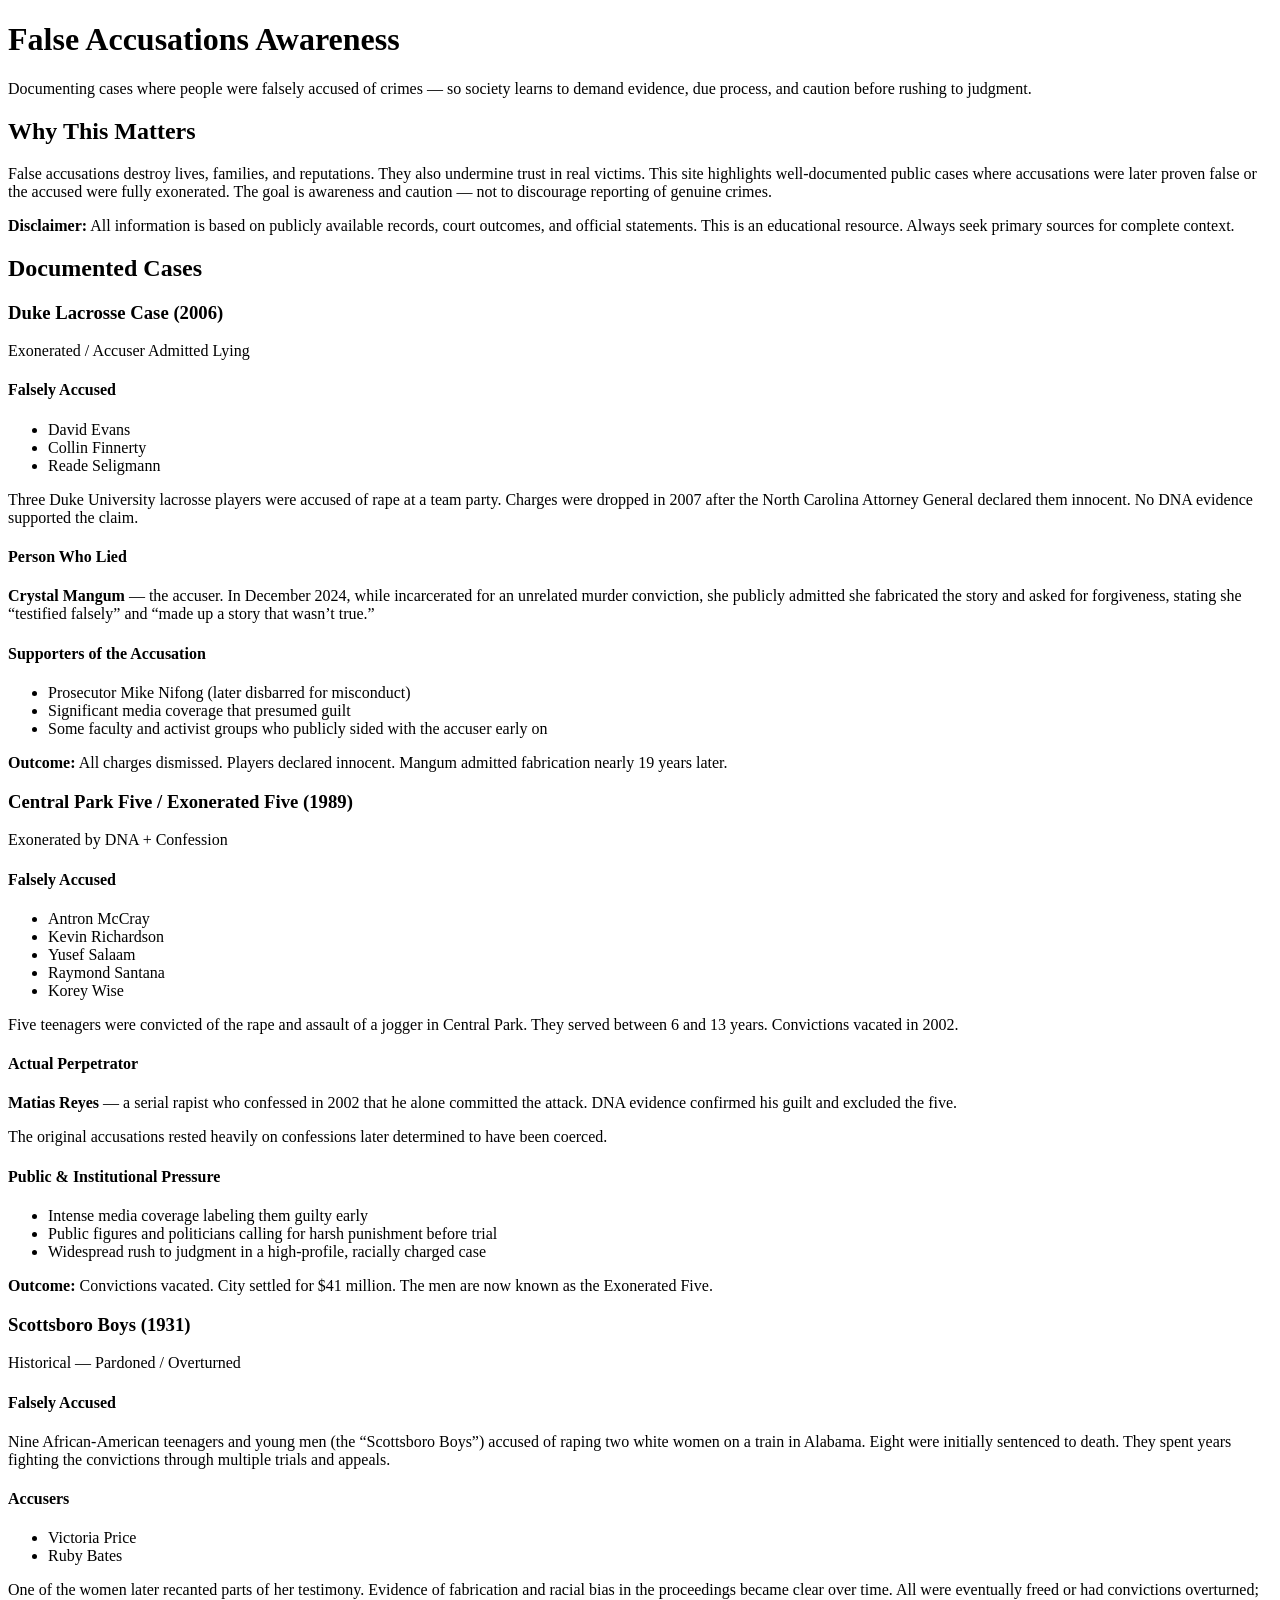
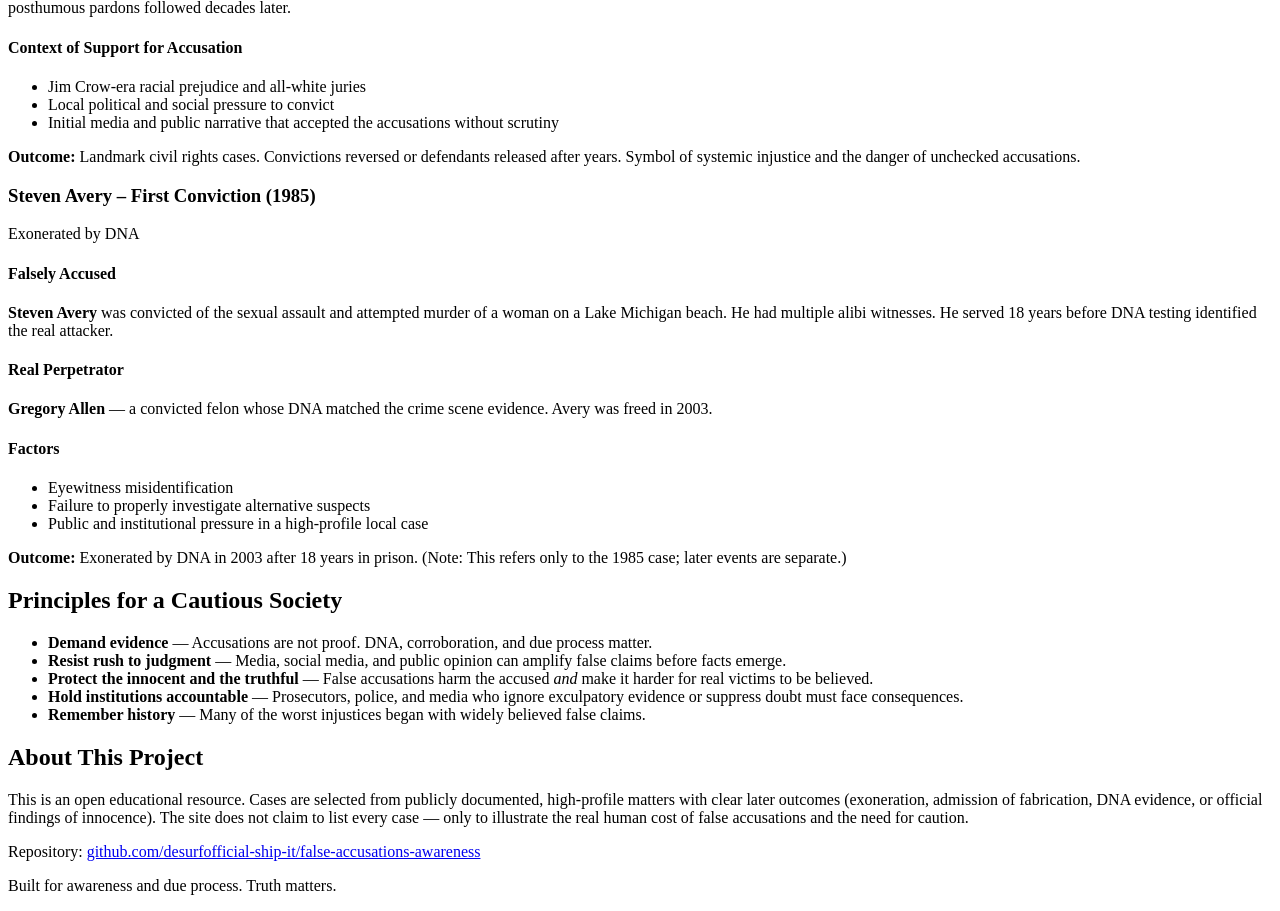
==== index.html @ ba989c05 "Add main website page with cases of false accusations" ====
<!DOCTYPE html>
<html lang="en">
<head>
  <meta charset="UTF-8">
  <meta name="viewport" content="width=device-width, initial-scale=1.0">
  <title>False Accusations Awareness</title>
  <link rel="stylesheet" href="styles.css">
  <link rel="preconnect" href="https://fonts.googleapis.com">
  <link href="https://fonts.googleapis.com/css2?family=Inter:wght@400;500;600;700&display=swap" rel="stylesheet">
</head>
<body>
  <header>
    <div class="container">
      <h1>False Accusations Awareness</h1>
      <p class="tagline">Documenting cases where people were falsely accused of crimes — so society learns to demand evidence, due process, and caution before rushing to judgment.</p>
    </div>
  </header>

  <main class="container">
    <section class="intro">
      <h2>Why This Matters</h2>
      <p>False accusations destroy lives, families, and reputations. They also undermine trust in real victims. This site highlights well-documented public cases where accusations were later proven false or the accused were fully exonerated. The goal is awareness and caution — not to discourage reporting of genuine crimes.</p>
      <div class="disclaimer">
        <strong>Disclaimer:</strong> All information is based on publicly available records, court outcomes, and official statements. This is an educational resource. Always seek primary sources for complete context.
      </div>
    </section>

    <section class="cases">
      <h2>Documented Cases</h2>

      <!-- Case 1: Duke Lacrosse -->
      <article class="case-card">
        <div class="case-header">
          <h3>Duke Lacrosse Case (2006)</h3>
          <span class="badge exonerated">Exonerated / Accuser Admitted Lying</span>
        </div>
        <div class="case-body">
          <div class="grid">
            <div>
              <h4>Falsely Accused</h4>
              <ul>
                <li>David Evans</li>
                <li>Collin Finnerty</li>
                <li>Reade Seligmann</li>
              </ul>
              <p>Three Duke University lacrosse players were accused of rape at a team party. Charges were dropped in 2007 after the North Carolina Attorney General declared them innocent. No DNA evidence supported the claim.</p>
            </div>
            <div>
              <h4>Person Who Lied</h4>
              <p><strong>Crystal Mangum</strong> — the accuser. In December 2024, while incarcerated for an unrelated murder conviction, she publicly admitted she fabricated the story and asked for forgiveness, stating she “testified falsely” and “made up a story that wasn’t true.”</p>
            </div>
            <div>
              <h4>Supporters of the Accusation</h4>
              <ul>
                <li>Prosecutor Mike Nifong (later disbarred for misconduct)</li>
                <li>Significant media coverage that presumed guilt</li>
                <li>Some faculty and activist groups who publicly sided with the accuser early on</li>
              </ul>
            </div>
          </div>
          <p class="outcome"><strong>Outcome:</strong> All charges dismissed. Players declared innocent. Mangum admitted fabrication nearly 19 years later.</p>
        </div>
      </article>

      <!-- Case 2: Central Park Five -->
      <article class="case-card">
        <div class="case-header">
          <h3>Central Park Five / Exonerated Five (1989)</h3>
          <span class="badge exonerated">Exonerated by DNA + Confession</span>
        </div>
        <div class="case-body">
          <div class="grid">
            <div>
              <h4>Falsely Accused</h4>
              <ul>
                <li>Antron McCray</li>
                <li>Kevin Richardson</li>
                <li>Yusef Salaam</li>
                <li>Raymond Santana</li>
                <li>Korey Wise</li>
              </ul>
              <p>Five teenagers were convicted of the rape and assault of a jogger in Central Park. They served between 6 and 13 years. Convictions vacated in 2002.</p>
            </div>
            <div>
              <h4>Actual Perpetrator</h4>
              <p><strong>Matias Reyes</strong> — a serial rapist who confessed in 2002 that he alone committed the attack. DNA evidence confirmed his guilt and excluded the five.</p>
              <p>The original accusations rested heavily on confessions later determined to have been coerced.</p>
            </div>
            <div>
              <h4>Public & Institutional Pressure</h4>
              <ul>
                <li>Intense media coverage labeling them guilty early</li>
                <li>Public figures and politicians calling for harsh punishment before trial</li>
                <li>Widespread rush to judgment in a high-profile, racially charged case</li>
              </ul>
            </div>
          </div>
          <p class="outcome"><strong>Outcome:</strong> Convictions vacated. City settled for $41 million. The men are now known as the Exonerated Five.</p>
        </div>
      </article>

      <!-- Case 3: Scottsboro Boys -->
      <article class="case-card">
        <div class="case-header">
          <h3>Scottsboro Boys (1931)</h3>
          <span class="badge historical">Historical — Pardoned / Overturned</span>
        </div>
        <div class="case-body">
          <div class="grid">
            <div>
              <h4>Falsely Accused</h4>
              <p>Nine African-American teenagers and young men (the “Scottsboro Boys”) accused of raping two white women on a train in Alabama. Eight were initially sentenced to death. They spent years fighting the convictions through multiple trials and appeals.</p>
            </div>
            <div>
              <h4>Accusers</h4>
              <ul>
                <li>Victoria Price</li>
                <li>Ruby Bates</li>
              </ul>
              <p>One of the women later recanted parts of her testimony. Evidence of fabrication and racial bias in the proceedings became clear over time. All were eventually freed or had convictions overturned; posthumous pardons followed decades later.</p>
            </div>
            <div>
              <h4>Context of Support for Accusation</h4>
              <ul>
                <li>Jim Crow-era racial prejudice and all-white juries</li>
                <li>Local political and social pressure to convict</li>
                <li>Initial media and public narrative that accepted the accusations without scrutiny</li>
              </ul>
            </div>
          </div>
          <p class="outcome"><strong>Outcome:</strong> Landmark civil rights cases. Convictions reversed or defendants released after years. Symbol of systemic injustice and the danger of unchecked accusations.</p>
        </div>
      </article>

      <!-- Case 4: Steven Avery (first conviction) -->
      <article class="case-card">
        <div class="case-header">
          <h3>Steven Avery – First Conviction (1985)</h3>
          <span class="badge exonerated">Exonerated by DNA</span>
        </div>
        <div class="case-body">
          <div class="grid">
            <div>
              <h4>Falsely Accused</h4>
              <p><strong>Steven Avery</strong> was convicted of the sexual assault and attempted murder of a woman on a Lake Michigan beach. He had multiple alibi witnesses. He served 18 years before DNA testing identified the real attacker.</p>
            </div>
            <div>
              <h4>Real Perpetrator</h4>
              <p><strong>Gregory Allen</strong> — a convicted felon whose DNA matched the crime scene evidence. Avery was freed in 2003.</p>
            </div>
            <div>
              <h4>Factors</h4>
              <ul>
                <li>Eyewitness misidentification</li>
                <li>Failure to properly investigate alternative suspects</li>
                <li>Public and institutional pressure in a high-profile local case</li>
              </ul>
            </div>
          </div>
          <p class="outcome"><strong>Outcome:</strong> Exonerated by DNA in 2003 after 18 years in prison. (Note: This refers only to the 1985 case; later events are separate.)</p>
        </div>
      </article>
    </section>

    <section class="principles">
      <h2>Principles for a Cautious Society</h2>
      <ul class="principles-list">
        <li><strong>Demand evidence</strong> — Accusations are not proof. DNA, corroboration, and due process matter.</li>
        <li><strong>Resist rush to judgment</strong> — Media, social media, and public opinion can amplify false claims before facts emerge.</li>
        <li><strong>Protect the innocent and the truthful</strong> — False accusations harm the accused <em>and</em> make it harder for real victims to be believed.</li>
        <li><strong>Hold institutions accountable</strong> — Prosecutors, police, and media who ignore exculpatory evidence or suppress doubt must face consequences.</li>
        <li><strong>Remember history</strong> — Many of the worst injustices began with widely believed false claims.</li>
      </ul>
    </section>

    <section class="contribute">
      <h2>About This Project</h2>
      <p>This is an open educational resource. Cases are selected from publicly documented, high-profile matters with clear later outcomes (exoneration, admission of fabrication, DNA evidence, or official findings of innocence). The site does not claim to list every case — only to illustrate the real human cost of false accusations and the need for caution.</p>
      <p>Repository: <a href="https://github.com/desurfofficial-ship-it/false-accusations-awareness" target="_blank" rel="noopener">github.com/desurfofficial-ship-it/false-accusations-awareness</a></p>
    </section>
  </main>

  <footer>
    <div class="container">
      <p>Built for awareness and due process. Truth matters.</p>
    </div>
  </footer>
</body>
</html>
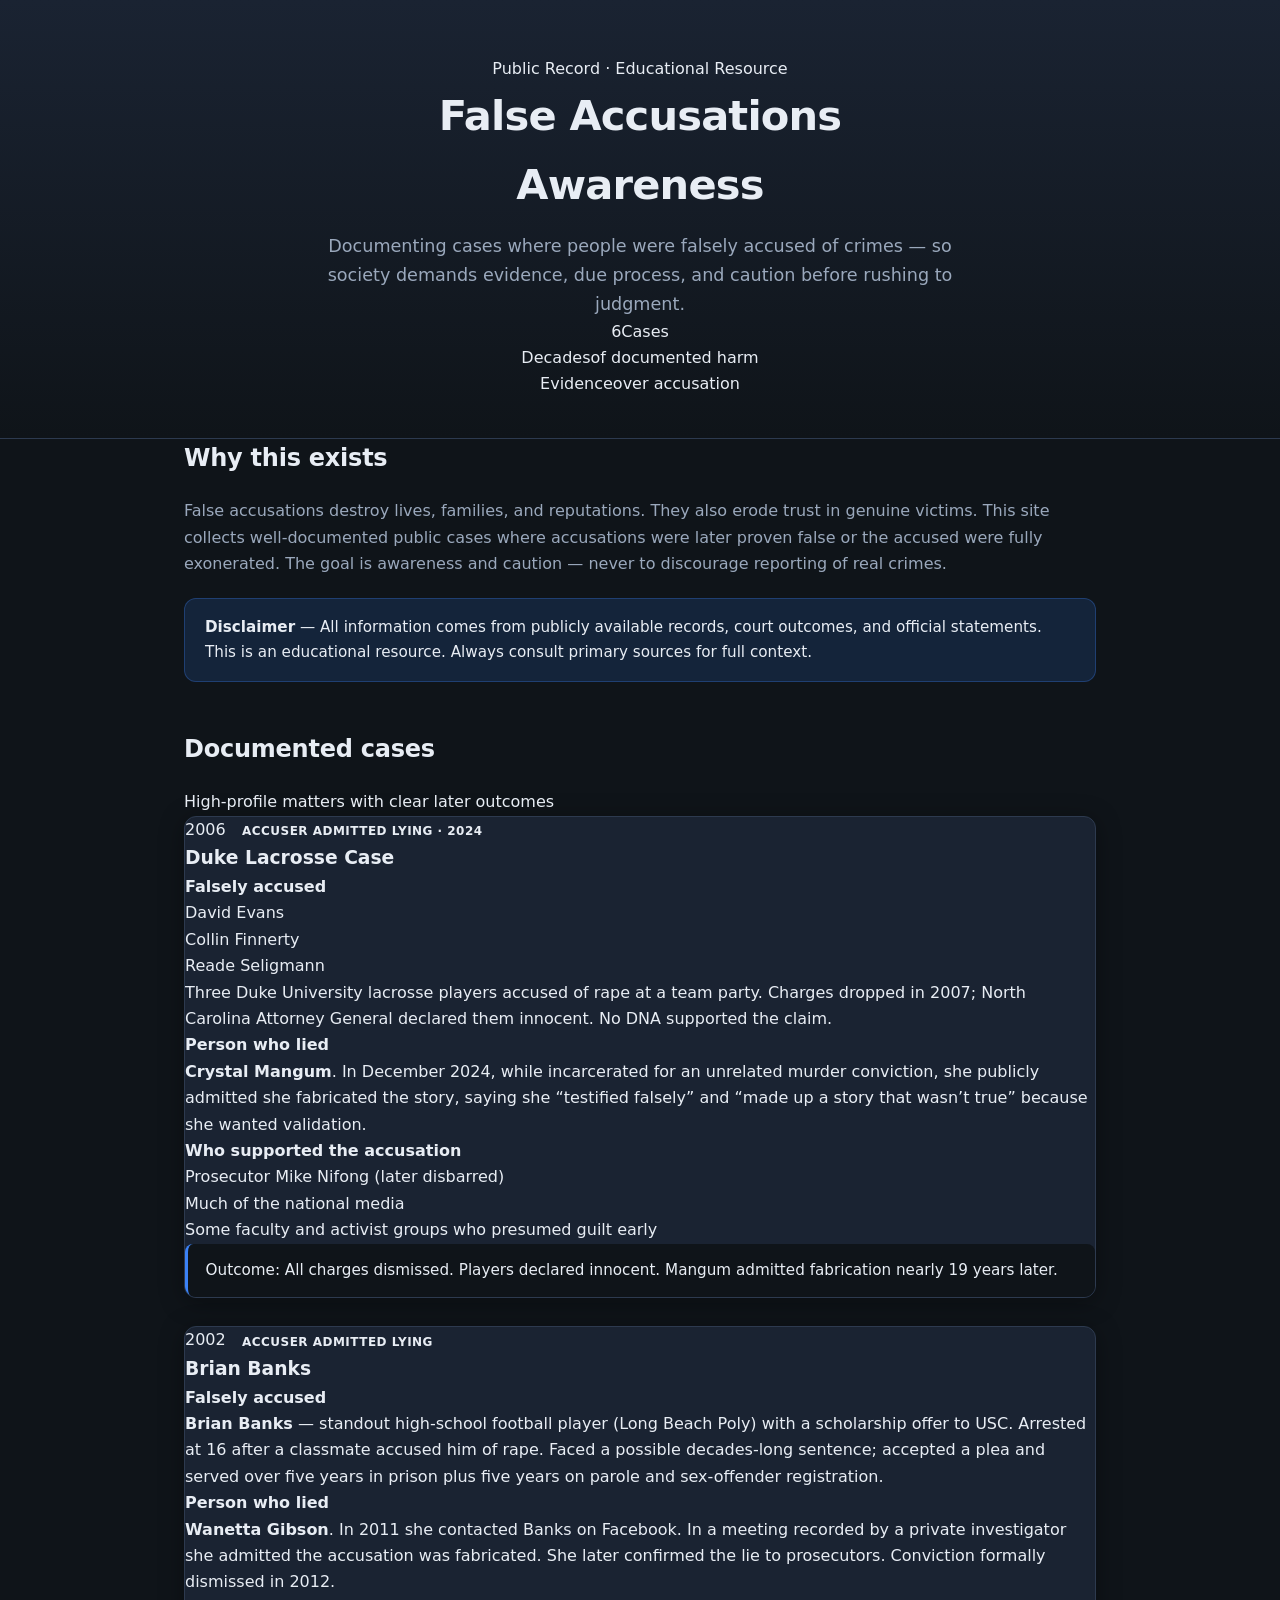
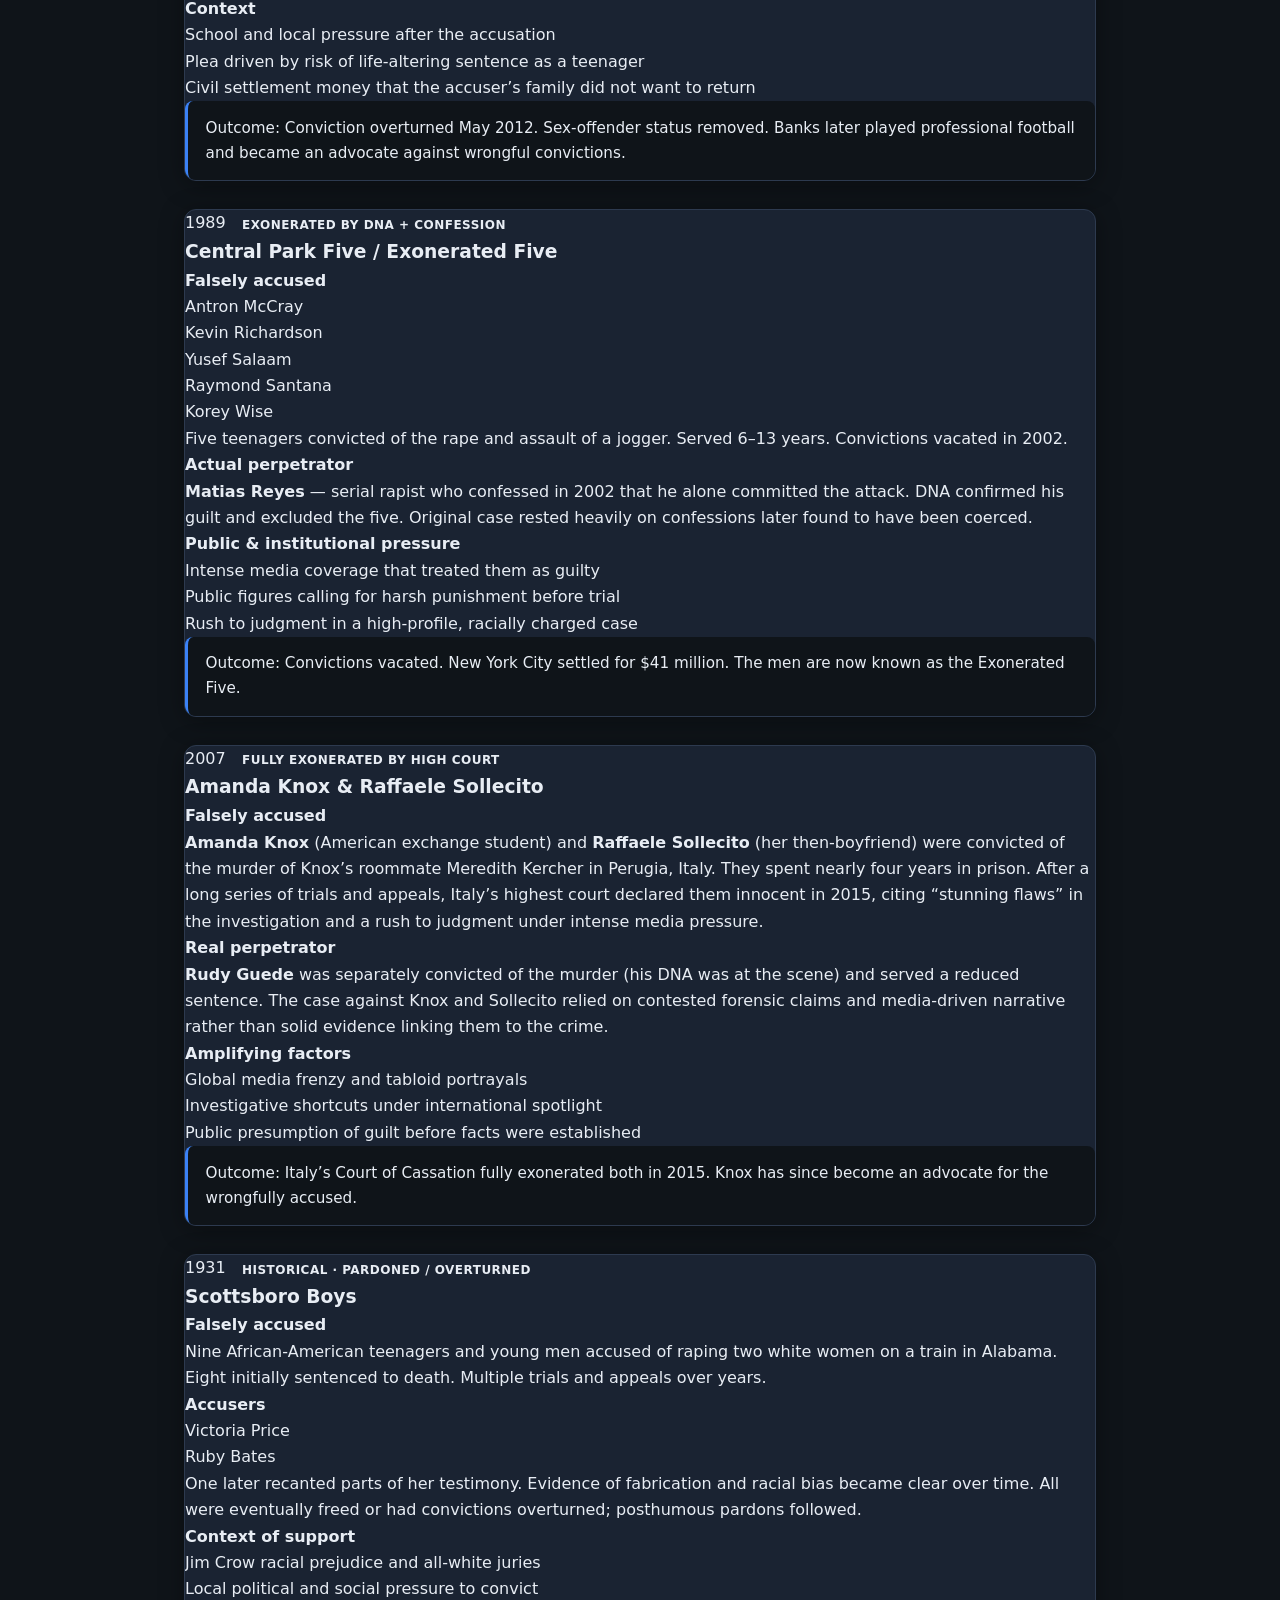
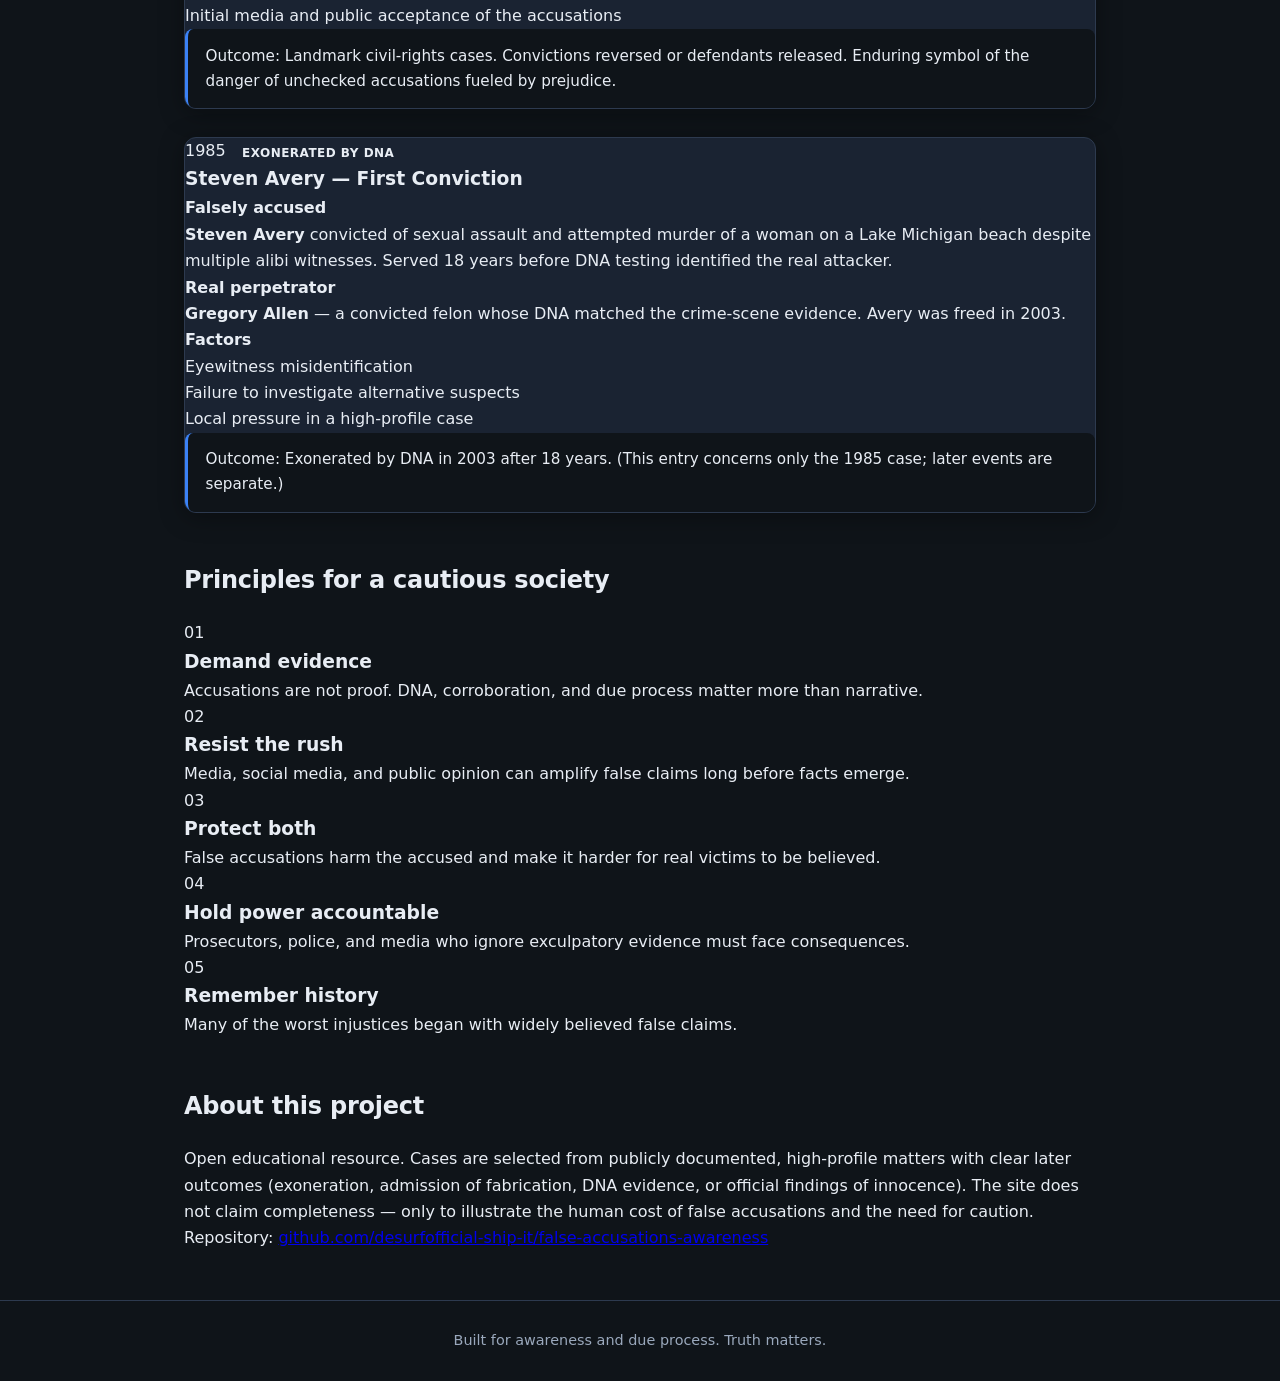
==== commit edb75ea9: "Redesign site + add Brian Banks and Amanda Knox cases" ====
--- a/index.html
+++ b/index.html
@@ -6,177 +6,259 @@
   <title>False Accusations Awareness</title>
   <link rel="stylesheet" href="styles.css">
   <link rel="preconnect" href="https://fonts.googleapis.com">
-  <link href="https://fonts.googleapis.com/css2?family=Inter:wght@400;500;600;700&display=swap" rel="stylesheet">
+  <link href="https://fonts.googleapis.com/css2?family=DM+Sans:ital,opsz,wght@0,9..40,400;0,9..40,500;0,9..40,600;0,9..40,700;1,9..40,400&family=Instrument+Serif:ital@0;1&display=swap" rel="stylesheet">
 </head>
 <body>
+  <div class="bg-glow"></div>
+
   <header>
     <div class="container">
-      <h1>False Accusations Awareness</h1>
-      <p class="tagline">Documenting cases where people were falsely accused of crimes — so society learns to demand evidence, due process, and caution before rushing to judgment.</p>
+      <p class="eyebrow">Public Record · Educational Resource</p>
+      <h1>False Accusations<br><span>Awareness</span></h1>
+      <p class="tagline">Documenting cases where people were falsely accused of crimes — so society demands evidence, due process, and caution before rushing to judgment.</p>
+      <div class="stats">
+        <div class="stat"><span class="num">6</span><span class="label">Cases</span></div>
+        <div class="stat"><span class="num">Decades</span><span class="label">of documented harm</span></div>
+        <div class="stat"><span class="num">Evidence</span><span class="label">over accusation</span></div>
+      </div>
     </div>
   </header>
 
   <main class="container">
     <section class="intro">
-      <h2>Why This Matters</h2>
-      <p>False accusations destroy lives, families, and reputations. They also undermine trust in real victims. This site highlights well-documented public cases where accusations were later proven false or the accused were fully exonerated. The goal is awareness and caution — not to discourage reporting of genuine crimes.</p>
+      <h2>Why this exists</h2>
+      <p>False accusations destroy lives, families, and reputations. They also erode trust in genuine victims. This site collects well-documented public cases where accusations were later proven false or the accused were fully exonerated. The goal is awareness and caution — never to discourage reporting of real crimes.</p>
       <div class="disclaimer">
-        <strong>Disclaimer:</strong> All information is based on publicly available records, court outcomes, and official statements. This is an educational resource. Always seek primary sources for complete context.
+        <strong>Disclaimer</strong> — All information comes from publicly available records, court outcomes, and official statements. This is an educational resource. Always consult primary sources for full context.
       </div>
     </section>
 
     <section class="cases">
-      <h2>Documented Cases</h2>
-
-      <!-- Case 1: Duke Lacrosse -->
-      <article class="case-card">
-        <div class="case-header">
-          <h3>Duke Lacrosse Case (2006)</h3>
-          <span class="badge exonerated">Exonerated / Accuser Admitted Lying</span>
-        </div>
-        <div class="case-body">
-          <div class="grid">
-            <div>
-              <h4>Falsely Accused</h4>
-              <ul>
-                <li>David Evans</li>
-                <li>Collin Finnerty</li>
-                <li>Reade Seligmann</li>
-              </ul>
-              <p>Three Duke University lacrosse players were accused of rape at a team party. Charges were dropped in 2007 after the North Carolina Attorney General declared them innocent. No DNA evidence supported the claim.</p>
-            </div>
-            <div>
-              <h4>Person Who Lied</h4>
-              <p><strong>Crystal Mangum</strong> — the accuser. In December 2024, while incarcerated for an unrelated murder conviction, she publicly admitted she fabricated the story and asked for forgiveness, stating she “testified falsely” and “made up a story that wasn’t true.”</p>
-            </div>
-            <div>
-              <h4>Supporters of the Accusation</h4>
-              <ul>
-                <li>Prosecutor Mike Nifong (later disbarred for misconduct)</li>
-                <li>Significant media coverage that presumed guilt</li>
-                <li>Some faculty and activist groups who publicly sided with the accuser early on</li>
-              </ul>
-            </div>
-          </div>
-          <p class="outcome"><strong>Outcome:</strong> All charges dismissed. Players declared innocent. Mangum admitted fabrication nearly 19 years later.</p>
-        </div>
-      </article>
-
-      <!-- Case 2: Central Park Five -->
-      <article class="case-card">
-        <div class="case-header">
-          <h3>Central Park Five / Exonerated Five (1989)</h3>
-          <span class="badge exonerated">Exonerated by DNA + Confession</span>
-        </div>
-        <div class="case-body">
-          <div class="grid">
-            <div>
-              <h4>Falsely Accused</h4>
-              <ul>
-                <li>Antron McCray</li>
-                <li>Kevin Richardson</li>
-                <li>Yusef Salaam</li>
-                <li>Raymond Santana</li>
-                <li>Korey Wise</li>
-              </ul>
-              <p>Five teenagers were convicted of the rape and assault of a jogger in Central Park. They served between 6 and 13 years. Convictions vacated in 2002.</p>
-            </div>
-            <div>
-              <h4>Actual Perpetrator</h4>
-              <p><strong>Matias Reyes</strong> — a serial rapist who confessed in 2002 that he alone committed the attack. DNA evidence confirmed his guilt and excluded the five.</p>
-              <p>The original accusations rested heavily on confessions later determined to have been coerced.</p>
-            </div>
-            <div>
-              <h4>Public & Institutional Pressure</h4>
-              <ul>
-                <li>Intense media coverage labeling them guilty early</li>
-                <li>Public figures and politicians calling for harsh punishment before trial</li>
-                <li>Widespread rush to judgment in a high-profile, racially charged case</li>
-              </ul>
-            </div>
-          </div>
-          <p class="outcome"><strong>Outcome:</strong> Convictions vacated. City settled for $41 million. The men are now known as the Exonerated Five.</p>
-        </div>
-      </article>
-
-      <!-- Case 3: Scottsboro Boys -->
-      <article class="case-card">
-        <div class="case-header">
-          <h3>Scottsboro Boys (1931)</h3>
-          <span class="badge historical">Historical — Pardoned / Overturned</span>
-        </div>
-        <div class="case-body">
-          <div class="grid">
-            <div>
-              <h4>Falsely Accused</h4>
-              <p>Nine African-American teenagers and young men (the “Scottsboro Boys”) accused of raping two white women on a train in Alabama. Eight were initially sentenced to death. They spent years fighting the convictions through multiple trials and appeals.</p>
-            </div>
-            <div>
-              <h4>Accusers</h4>
-              <ul>
-                <li>Victoria Price</li>
-                <li>Ruby Bates</li>
-              </ul>
-              <p>One of the women later recanted parts of her testimony. Evidence of fabrication and racial bias in the proceedings became clear over time. All were eventually freed or had convictions overturned; posthumous pardons followed decades later.</p>
-            </div>
-            <div>
-              <h4>Context of Support for Accusation</h4>
-              <ul>
-                <li>Jim Crow-era racial prejudice and all-white juries</li>
-                <li>Local political and social pressure to convict</li>
-                <li>Initial media and public narrative that accepted the accusations without scrutiny</li>
-              </ul>
-            </div>
-          </div>
-          <p class="outcome"><strong>Outcome:</strong> Landmark civil rights cases. Convictions reversed or defendants released after years. Symbol of systemic injustice and the danger of unchecked accusations.</p>
-        </div>
-      </article>
-
-      <!-- Case 4: Steven Avery (first conviction) -->
-      <article class="case-card">
-        <div class="case-header">
-          <h3>Steven Avery – First Conviction (1985)</h3>
-          <span class="badge exonerated">Exonerated by DNA</span>
-        </div>
-        <div class="case-body">
-          <div class="grid">
-            <div>
-              <h4>Falsely Accused</h4>
-              <p><strong>Steven Avery</strong> was convicted of the sexual assault and attempted murder of a woman on a Lake Michigan beach. He had multiple alibi witnesses. He served 18 years before DNA testing identified the real attacker.</p>
-            </div>
-            <div>
-              <h4>Real Perpetrator</h4>
-              <p><strong>Gregory Allen</strong> — a convicted felon whose DNA matched the crime scene evidence. Avery was freed in 2003.</p>
-            </div>
-            <div>
-              <h4>Factors</h4>
-              <ul>
-                <li>Eyewitness misidentification</li>
-                <li>Failure to properly investigate alternative suspects</li>
-                <li>Public and institutional pressure in a high-profile local case</li>
-              </ul>
-            </div>
-          </div>
-          <p class="outcome"><strong>Outcome:</strong> Exonerated by DNA in 2003 after 18 years in prison. (Note: This refers only to the 1985 case; later events are separate.)</p>
-        </div>
+      <div class="section-head">
+        <h2>Documented cases</h2>
+        <p class="section-sub">High-profile matters with clear later outcomes</p>
+      </div>
+
+      <!-- Duke Lacrosse -->
+      <article class="case-card">
+        <div class="case-meta">
+          <span class="year">2006</span>
+          <span class="badge success">Accuser admitted lying · 2024</span>
+        </div>
+        <h3>Duke Lacrosse Case</h3>
+        <div class="case-grid">
+          <div class="col">
+            <h4>Falsely accused</h4>
+            <ul>
+              <li>David Evans</li>
+              <li>Collin Finnerty</li>
+              <li>Reade Seligmann</li>
+            </ul>
+            <p>Three Duke University lacrosse players accused of rape at a team party. Charges dropped in 2007; North Carolina Attorney General declared them innocent. No DNA supported the claim.</p>
+          </div>
+          <div class="col">
+            <h4>Person who lied</h4>
+            <p><strong>Crystal Mangum</strong>. In December 2024, while incarcerated for an unrelated murder conviction, she publicly admitted she fabricated the story, saying she “testified falsely” and “made up a story that wasn’t true” because she wanted validation.</p>
+          </div>
+          <div class="col">
+            <h4>Who supported the accusation</h4>
+            <ul>
+              <li>Prosecutor Mike Nifong (later disbarred)</li>
+              <li>Much of the national media</li>
+              <li>Some faculty and activist groups who presumed guilt early</li>
+            </ul>
+          </div>
+        </div>
+        <div class="outcome">Outcome: All charges dismissed. Players declared innocent. Mangum admitted fabrication nearly 19 years later.</div>
+      </article>
+
+      <!-- Brian Banks -->
+      <article class="case-card">
+        <div class="case-meta">
+          <span class="year">2002</span>
+          <span class="badge success">Accuser admitted lying</span>
+        </div>
+        <h3>Brian Banks</h3>
+        <div class="case-grid">
+          <div class="col">
+            <h4>Falsely accused</h4>
+            <p><strong>Brian Banks</strong> — standout high-school football player (Long Beach Poly) with a scholarship offer to USC. Arrested at 16 after a classmate accused him of rape. Faced a possible decades-long sentence; accepted a plea and served over five years in prison plus five years on parole and sex-offender registration.</p>
+          </div>
+          <div class="col">
+            <h4>Person who lied</h4>
+            <p><strong>Wanetta Gibson</strong>. In 2011 she contacted Banks on Facebook. In a meeting recorded by a private investigator she admitted the accusation was fabricated. She later confirmed the lie to prosecutors. Conviction formally dismissed in 2012.</p>
+          </div>
+          <div class="col">
+            <h4>Context</h4>
+            <ul>
+              <li>School and local pressure after the accusation</li>
+              <li>Plea driven by risk of life-altering sentence as a teenager</li>
+              <li>Civil settlement money that the accuser’s family did not want to return</li>
+            </ul>
+          </div>
+        </div>
+        <div class="outcome">Outcome: Conviction overturned May 2012. Sex-offender status removed. Banks later played professional football and became an advocate against wrongful convictions.</div>
+      </article>
+
+      <!-- Central Park Five -->
+      <article class="case-card">
+        <div class="case-meta">
+          <span class="year">1989</span>
+          <span class="badge success">Exonerated by DNA + confession</span>
+        </div>
+        <h3>Central Park Five / Exonerated Five</h3>
+        <div class="case-grid">
+          <div class="col">
+            <h4>Falsely accused</h4>
+            <ul>
+              <li>Antron McCray</li>
+              <li>Kevin Richardson</li>
+              <li>Yusef Salaam</li>
+              <li>Raymond Santana</li>
+              <li>Korey Wise</li>
+            </ul>
+            <p>Five teenagers convicted of the rape and assault of a jogger. Served 6–13 years. Convictions vacated in 2002.</p>
+          </div>
+          <div class="col">
+            <h4>Actual perpetrator</h4>
+            <p><strong>Matias Reyes</strong> — serial rapist who confessed in 2002 that he alone committed the attack. DNA confirmed his guilt and excluded the five. Original case rested heavily on confessions later found to have been coerced.</p>
+          </div>
+          <div class="col">
+            <h4>Public & institutional pressure</h4>
+            <ul>
+              <li>Intense media coverage that treated them as guilty</li>
+              <li>Public figures calling for harsh punishment before trial</li>
+              <li>Rush to judgment in a high-profile, racially charged case</li>
+            </ul>
+          </div>
+        </div>
+        <div class="outcome">Outcome: Convictions vacated. New York City settled for $41 million. The men are now known as the Exonerated Five.</div>
+      </article>
+
+      <!-- Amanda Knox -->
+      <article class="case-card">
+        <div class="case-meta">
+          <span class="year">2007</span>
+          <span class="badge success">Fully exonerated by high court</span>
+        </div>
+        <h3>Amanda Knox & Raffaele Sollecito</h3>
+        <div class="case-grid">
+          <div class="col">
+            <h4>Falsely accused</h4>
+            <p><strong>Amanda Knox</strong> (American exchange student) and <strong>Raffaele Sollecito</strong> (her then-boyfriend) were convicted of the murder of Knox’s roommate Meredith Kercher in Perugia, Italy. They spent nearly four years in prison. After a long series of trials and appeals, Italy’s highest court declared them innocent in 2015, citing “stunning flaws” in the investigation and a rush to judgment under intense media pressure.</p>
+          </div>
+          <div class="col">
+            <h4>Real perpetrator</h4>
+            <p><strong>Rudy Guede</strong> was separately convicted of the murder (his DNA was at the scene) and served a reduced sentence. The case against Knox and Sollecito relied on contested forensic claims and media-driven narrative rather than solid evidence linking them to the crime.</p>
+          </div>
+          <div class="col">
+            <h4>Amplifying factors</h4>
+            <ul>
+              <li>Global media frenzy and tabloid portrayals</li>
+              <li>Investigative shortcuts under international spotlight</li>
+              <li>Public presumption of guilt before facts were established</li>
+            </ul>
+          </div>
+        </div>
+        <div class="outcome">Outcome: Italy’s Court of Cassation fully exonerated both in 2015. Knox has since become an advocate for the wrongfully accused.</div>
+      </article>
+
+      <!-- Scottsboro Boys -->
+      <article class="case-card">
+        <div class="case-meta">
+          <span class="year">1931</span>
+          <span class="badge warn">Historical · Pardoned / Overturned</span>
+        </div>
+        <h3>Scottsboro Boys</h3>
+        <div class="case-grid">
+          <div class="col">
+            <h4>Falsely accused</h4>
+            <p>Nine African-American teenagers and young men accused of raping two white women on a train in Alabama. Eight initially sentenced to death. Multiple trials and appeals over years.</p>
+          </div>
+          <div class="col">
+            <h4>Accusers</h4>
+            <ul>
+              <li>Victoria Price</li>
+              <li>Ruby Bates</li>
+            </ul>
+            <p>One later recanted parts of her testimony. Evidence of fabrication and racial bias became clear over time. All were eventually freed or had convictions overturned; posthumous pardons followed.</p>
+          </div>
+          <div class="col">
+            <h4>Context of support</h4>
+            <ul>
+              <li>Jim Crow racial prejudice and all-white juries</li>
+              <li>Local political and social pressure to convict</li>
+              <li>Initial media and public acceptance of the accusations</li>
+            </ul>
+          </div>
+        </div>
+        <div class="outcome">Outcome: Landmark civil-rights cases. Convictions reversed or defendants released. Enduring symbol of the danger of unchecked accusations fueled by prejudice.</div>
+      </article>
+
+      <!-- Steven Avery first case -->
+      <article class="case-card">
+        <div class="case-meta">
+          <span class="year">1985</span>
+          <span class="badge success">Exonerated by DNA</span>
+        </div>
+        <h3>Steven Avery — First Conviction</h3>
+        <div class="case-grid">
+          <div class="col">
+            <h4>Falsely accused</h4>
+            <p><strong>Steven Avery</strong> convicted of sexual assault and attempted murder of a woman on a Lake Michigan beach despite multiple alibi witnesses. Served 18 years before DNA testing identified the real attacker.</p>
+          </div>
+          <div class="col">
+            <h4>Real perpetrator</h4>
+            <p><strong>Gregory Allen</strong> — a convicted felon whose DNA matched the crime-scene evidence. Avery was freed in 2003.</p>
+          </div>
+          <div class="col">
+            <h4>Factors</h4>
+            <ul>
+              <li>Eyewitness misidentification</li>
+              <li>Failure to investigate alternative suspects</li>
+              <li>Local pressure in a high-profile case</li>
+            </ul>
+          </div>
+        </div>
+        <div class="outcome">Outcome: Exonerated by DNA in 2003 after 18 years. (This entry concerns only the 1985 case; later events are separate.)</div>
       </article>
     </section>
 
     <section class="principles">
-      <h2>Principles for a Cautious Society</h2>
-      <ul class="principles-list">
-        <li><strong>Demand evidence</strong> — Accusations are not proof. DNA, corroboration, and due process matter.</li>
-        <li><strong>Resist rush to judgment</strong> — Media, social media, and public opinion can amplify false claims before facts emerge.</li>
-        <li><strong>Protect the innocent and the truthful</strong> — False accusations harm the accused <em>and</em> make it harder for real victims to be believed.</li>
-        <li><strong>Hold institutions accountable</strong> — Prosecutors, police, and media who ignore exculpatory evidence or suppress doubt must face consequences.</li>
-        <li><strong>Remember history</strong> — Many of the worst injustices began with widely believed false claims.</li>
-      </ul>
-    </section>
-
-    <section class="contribute">
-      <h2>About This Project</h2>
-      <p>This is an open educational resource. Cases are selected from publicly documented, high-profile matters with clear later outcomes (exoneration, admission of fabrication, DNA evidence, or official findings of innocence). The site does not claim to list every case — only to illustrate the real human cost of false accusations and the need for caution.</p>
-      <p>Repository: <a href="https://github.com/desurfofficial-ship-it/false-accusations-awareness" target="_blank" rel="noopener">github.com/desurfofficial-ship-it/false-accusations-awareness</a></p>
+      <h2>Principles for a cautious society</h2>
+      <div class="principles-grid">
+        <div class="principle">
+          <span class="p-num">01</span>
+          <h3>Demand evidence</h3>
+          <p>Accusations are not proof. DNA, corroboration, and due process matter more than narrative.</p>
+        </div>
+        <div class="principle">
+          <span class="p-num">02</span>
+          <h3>Resist the rush</h3>
+          <p>Media, social media, and public opinion can amplify false claims long before facts emerge.</p>
+        </div>
+        <div class="principle">
+          <span class="p-num">03</span>
+          <h3>Protect both</h3>
+          <p>False accusations harm the accused and make it harder for real victims to be believed.</p>
+        </div>
+        <div class="principle">
+          <span class="p-num">04</span>
+          <h3>Hold power accountable</h3>
+          <p>Prosecutors, police, and media who ignore exculpatory evidence must face consequences.</p>
+        </div>
+        <div class="principle">
+          <span class="p-num">05</span>
+          <h3>Remember history</h3>
+          <p>Many of the worst injustices began with widely believed false claims.</p>
+        </div>
+      </div>
+    </section>
+
+    <section class="about">
+      <h2>About this project</h2>
+      <p>Open educational resource. Cases are selected from publicly documented, high-profile matters with clear later outcomes (exoneration, admission of fabrication, DNA evidence, or official findings of innocence). The site does not claim completeness — only to illustrate the human cost of false accusations and the need for caution.</p>
+      <p class="repo-link">Repository: <a href="https://github.com/desurfofficial-ship-it/false-accusations-awareness" target="_blank" rel="noopener">github.com/desurfofficial-ship-it/false-accusations-awareness</a></p>
     </section>
   </main>
 
--- a/styles.css
+++ b/styles.css
@@ -0,0 +1,226 @@
+:root {
+  --bg: #0f1419;
+  --surface: #1a2332;
+  --surface-2: #243044;
+  --text: #e8edf4;
+  --text-muted: #9aa8bc;
+  --accent: #3b82f6;
+  --accent-soft: rgba(59, 130, 246, 0.15);
+  --danger: #ef4444;
+  --success: #22c55e;
+  --warning: #f59e0b;
+  --border: #2d3a4f;
+  --radius: 12px;
+  --shadow: 0 4px 24px rgba(0, 0, 0, 0.35);
+}
+
+* {
+  box-sizing: border-box;
+  margin: 0;
+  padding: 0;
+}
+
+body {
+  font-family: 'Inter', system-ui, -apple-system, sans-serif;
+  background: var(--bg);
+  color: var(--text);
+  line-height: 1.65;
+  min-height: 100vh;
+}
+
+.container {
+  max-width: 960px;
+  margin: 0 auto;
+  padding: 0 1.5rem;
+}
+
+header {
+  background: linear-gradient(180deg, var(--surface) 0%, var(--bg) 100%);
+  padding: 3.5rem 0 2.5rem;
+  border-bottom: 1px solid var(--border);
+  text-align: center;
+}
+
+header h1 {
+  font-size: clamp(1.8rem, 4vw, 2.6rem);
+  font-weight: 700;
+  letter-spacing: -0.02em;
+  margin-bottom: 0.75rem;
+}
+
+.tagline {
+  color: var(--text-muted);
+  font-size: 1.1rem;
+  max-width: 640px;
+  margin: 0 auto;
+}
+
+main {
+  padding: 2.5rem 0 4rem;
+}
+
+section {
+  margin-bottom: 3rem;
+}
+
+h2 {
+  font-size: 1.5rem;
+  font-weight: 600;
+  margin-bottom: 1.25rem;
+  letter-spacing: -0.01em;
+}
+
+.intro p {
+  color: var(--text-muted);
+  margin-bottom: 1.25rem;
+}
+
+.disclaimer {
+  background: var(--accent-soft);
+  border: 1px solid rgba(59, 130, 246, 0.3);
+  border-radius: var(--radius);
+  padding: 1rem 1.25rem;
+  font-size: 0.95rem;
+  color: var(--text);
+}
+
+.case-card {
+  background: var(--surface);
+  border: 1px solid var(--border);
+  border-radius: var(--radius);
+  margin-bottom: 1.75rem;
+  overflow: hidden;
+  box-shadow: var(--shadow);
+}
+
+.case-header {
+  display: flex;
+  flex-wrap: wrap;
+  align-items: center;
+  justify-content: space-between;
+  gap: 0.75rem;
+  padding: 1.25rem 1.5rem;
+  background: var(--surface-2);
+  border-bottom: 1px solid var(--border);
+}
+
+.case-header h3 {
+  font-size: 1.2rem;
+  font-weight: 600;
+}
+
+.badge {
+  font-size: 0.75rem;
+  font-weight: 600;
+  text-transform: uppercase;
+  letter-spacing: 0.04em;
+  padding: 0.35rem 0.7rem;
+  border-radius: 999px;
+}
+
+.badge.exonerated {
+  background: rgba(34, 197, 94, 0.15);
+  color: var(--success);
+}
+
+.badge.historical {
+  background: rgba(245, 158, 11, 0.15);
+  color: var(--warning);
+}
+
+.case-body {
+  padding: 1.5rem;
+}
+
+.grid {
+  display: grid;
+  grid-template-columns: repeat(auto-fit, minmax(240px, 1fr));
+  gap: 1.5rem;
+  margin-bottom: 1.25rem;
+}
+
+.grid h4 {
+  font-size: 0.85rem;
+  font-weight: 600;
+  text-transform: uppercase;
+  letter-spacing: 0.05em;
+  color: var(--accent);
+  margin-bottom: 0.6rem;
+}
+
+.grid ul {
+  list-style: none;
+  margin-bottom: 0.75rem;
+}
+
+.grid ul li {
+  position: relative;
+  padding-left: 1rem;
+  margin-bottom: 0.3rem;
+  color: var(--text);
+}
+
+.grid ul li::before {
+  content: "•";
+  position: absolute;
+  left: 0;
+  color: var(--accent);
+}
+
+.grid p {
+  color: var(--text-muted);
+  font-size: 0.95rem;
+}
+
+.outcome {
+  background: var(--bg);
+  border-radius: 8px;
+  padding: 0.9rem 1.1rem;
+  font-size: 0.95rem;
+  border-left: 3px solid var(--accent);
+}
+
+.principles-list {
+  list-style: none;
+}
+
+.principles-list li {
+  background: var(--surface);
+  border: 1px solid var(--border);
+  border-radius: var(--radius);
+  padding: 1rem 1.25rem;
+  margin-bottom: 0.75rem;
+}
+
+.principles-list strong {
+  color: var(--accent);
+}
+
+.contribute p {
+  color: var(--text-muted);
+  margin-bottom: 0.75rem;
+}
+
+.contribute a {
+  color: var(--accent);
+  text-decoration: none;
+}
+
+.contribute a:hover {
+  text-decoration: underline;
+}
+
+footer {
+  border-top: 1px solid var(--border);
+  padding: 1.75rem 0;
+  text-align: center;
+  color: var(--text-muted);
+  font-size: 0.9rem;
+}
+
+@media (max-width: 600px) {
+  .case-header {
+    flex-direction: column;
+    align-items: flex-start;
+  }
+}
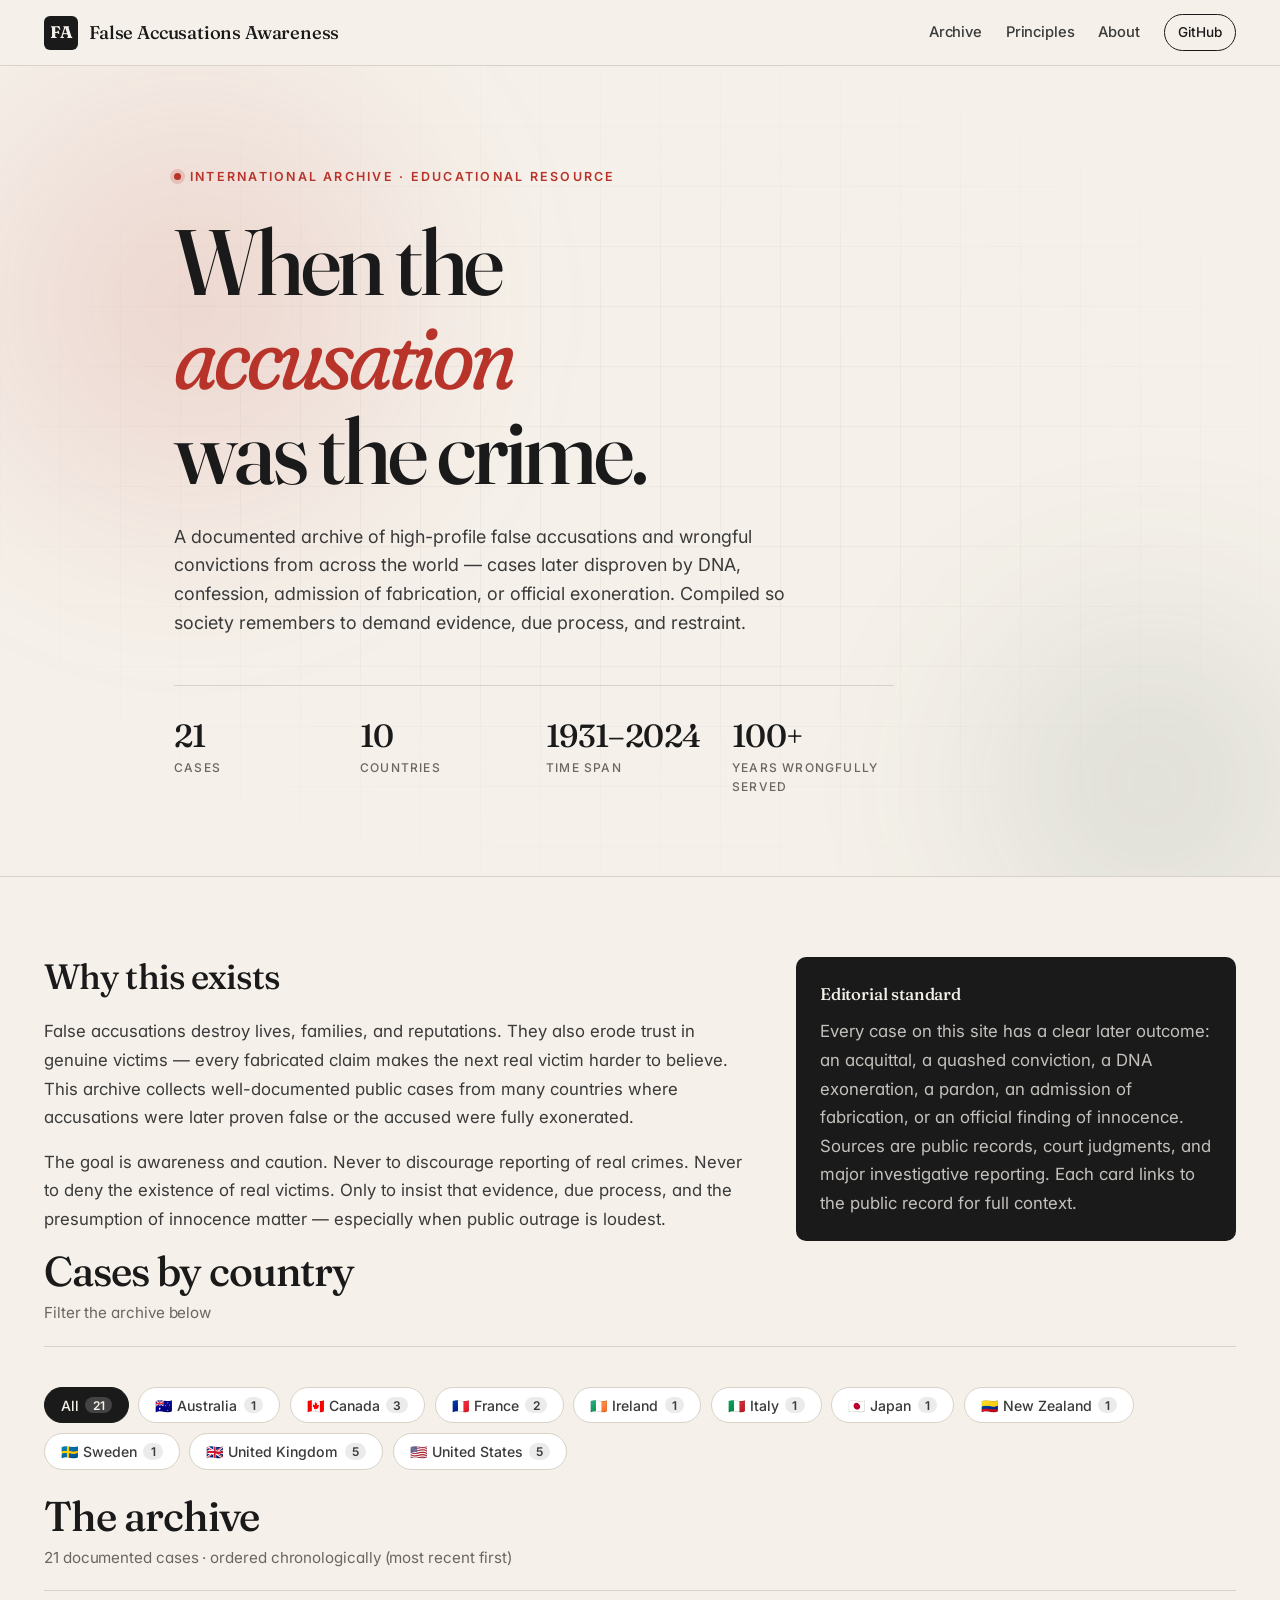
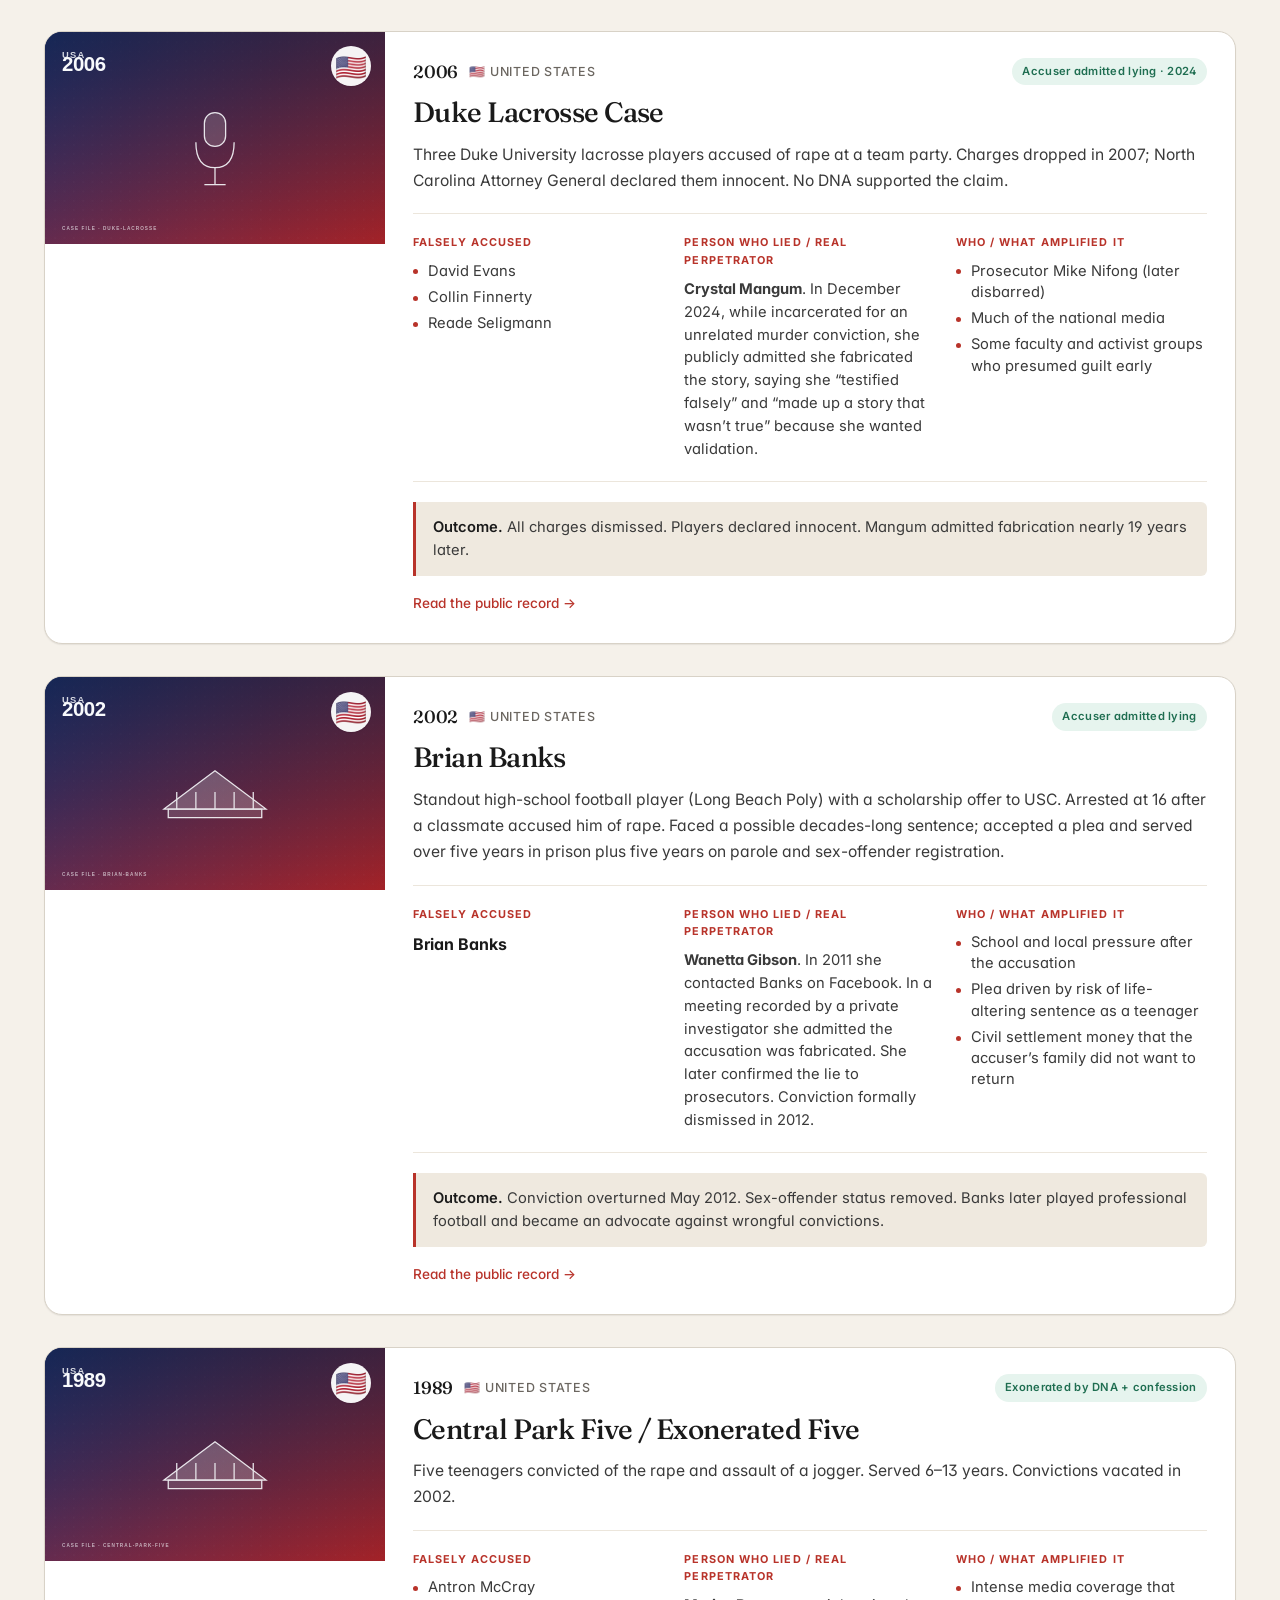
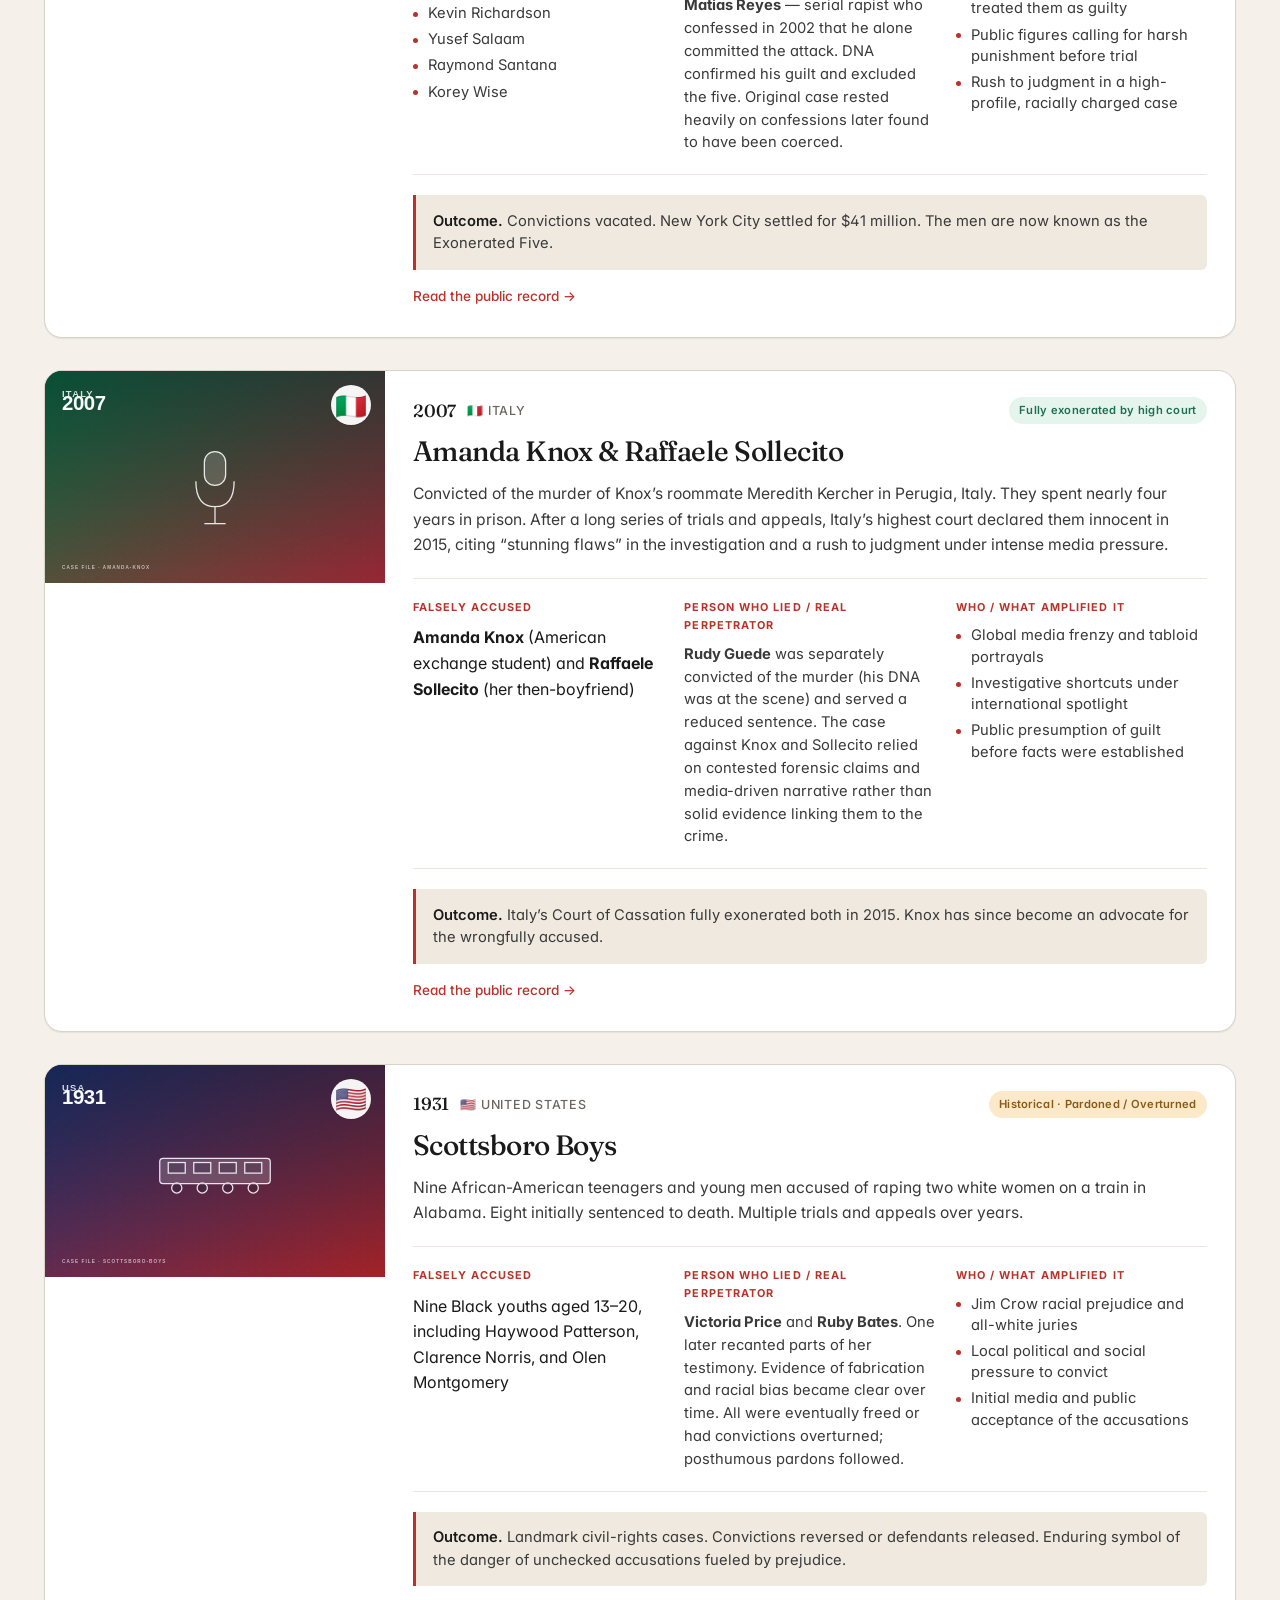
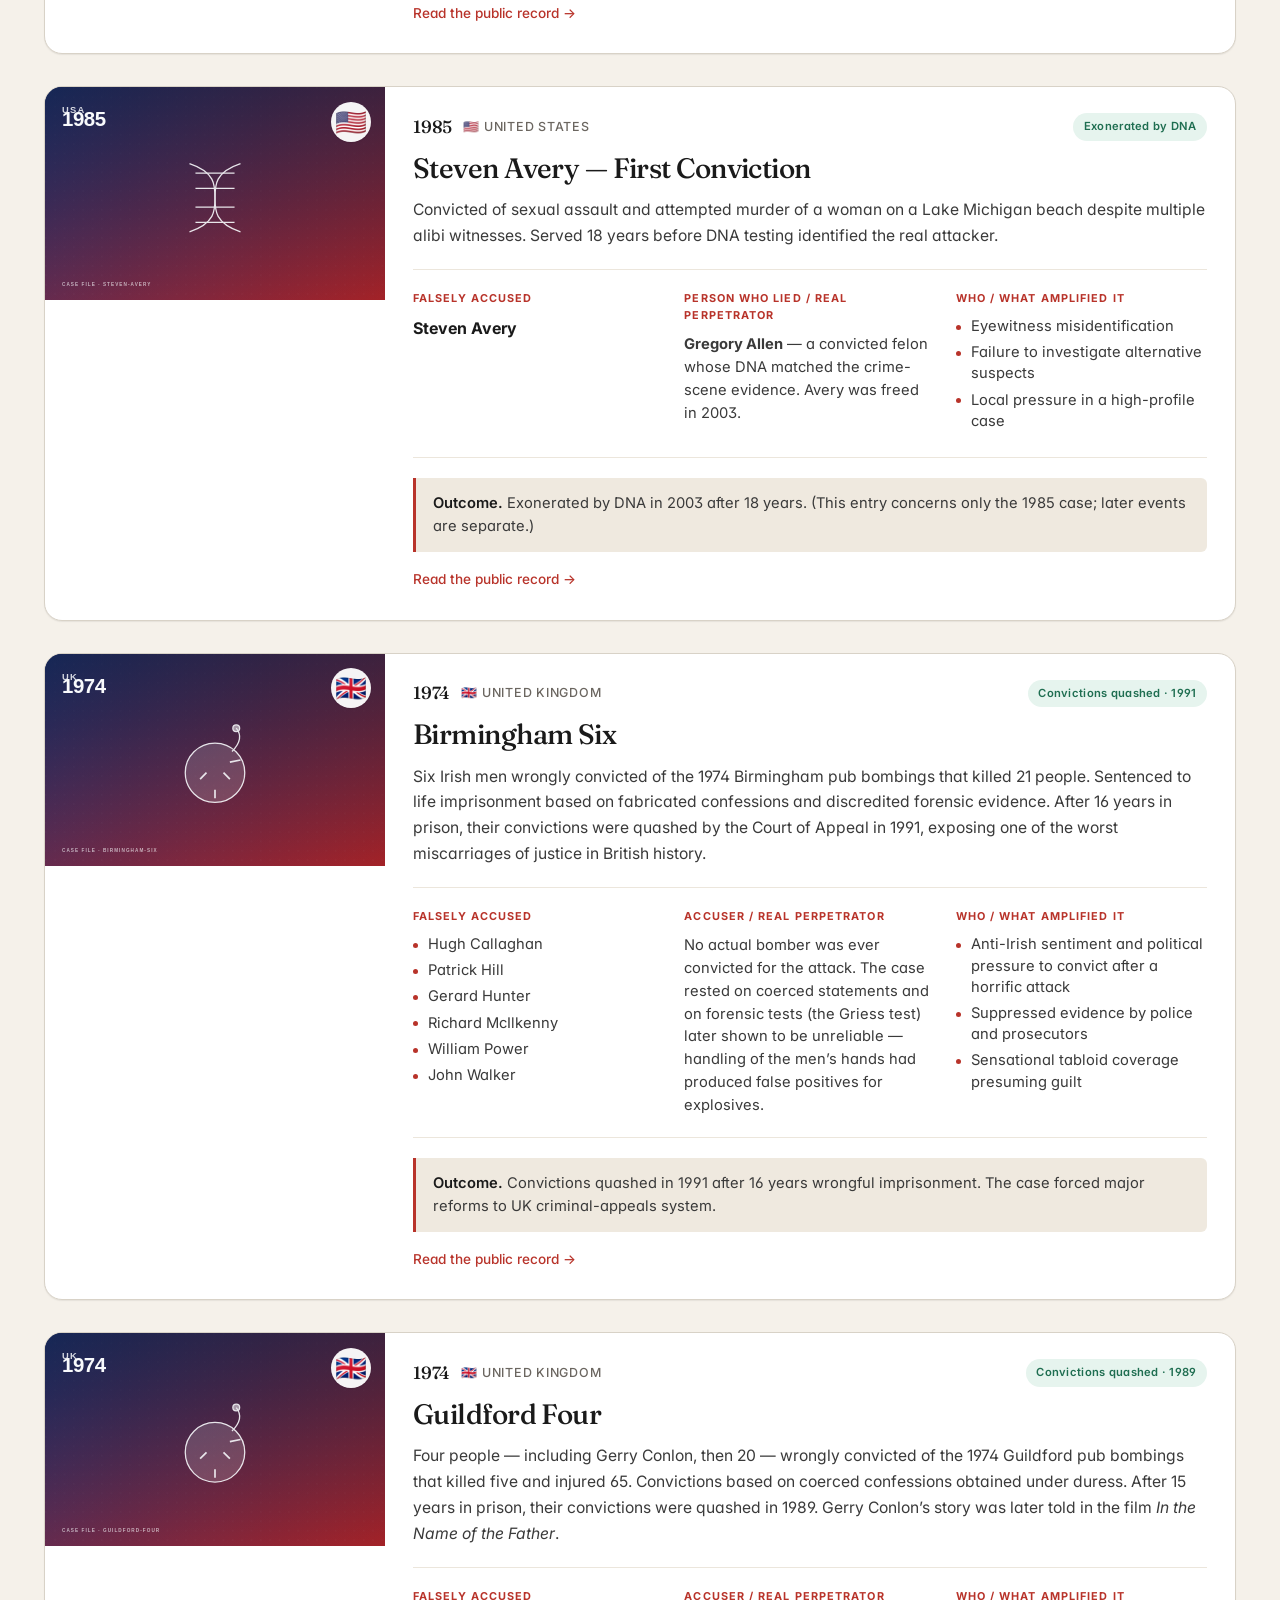
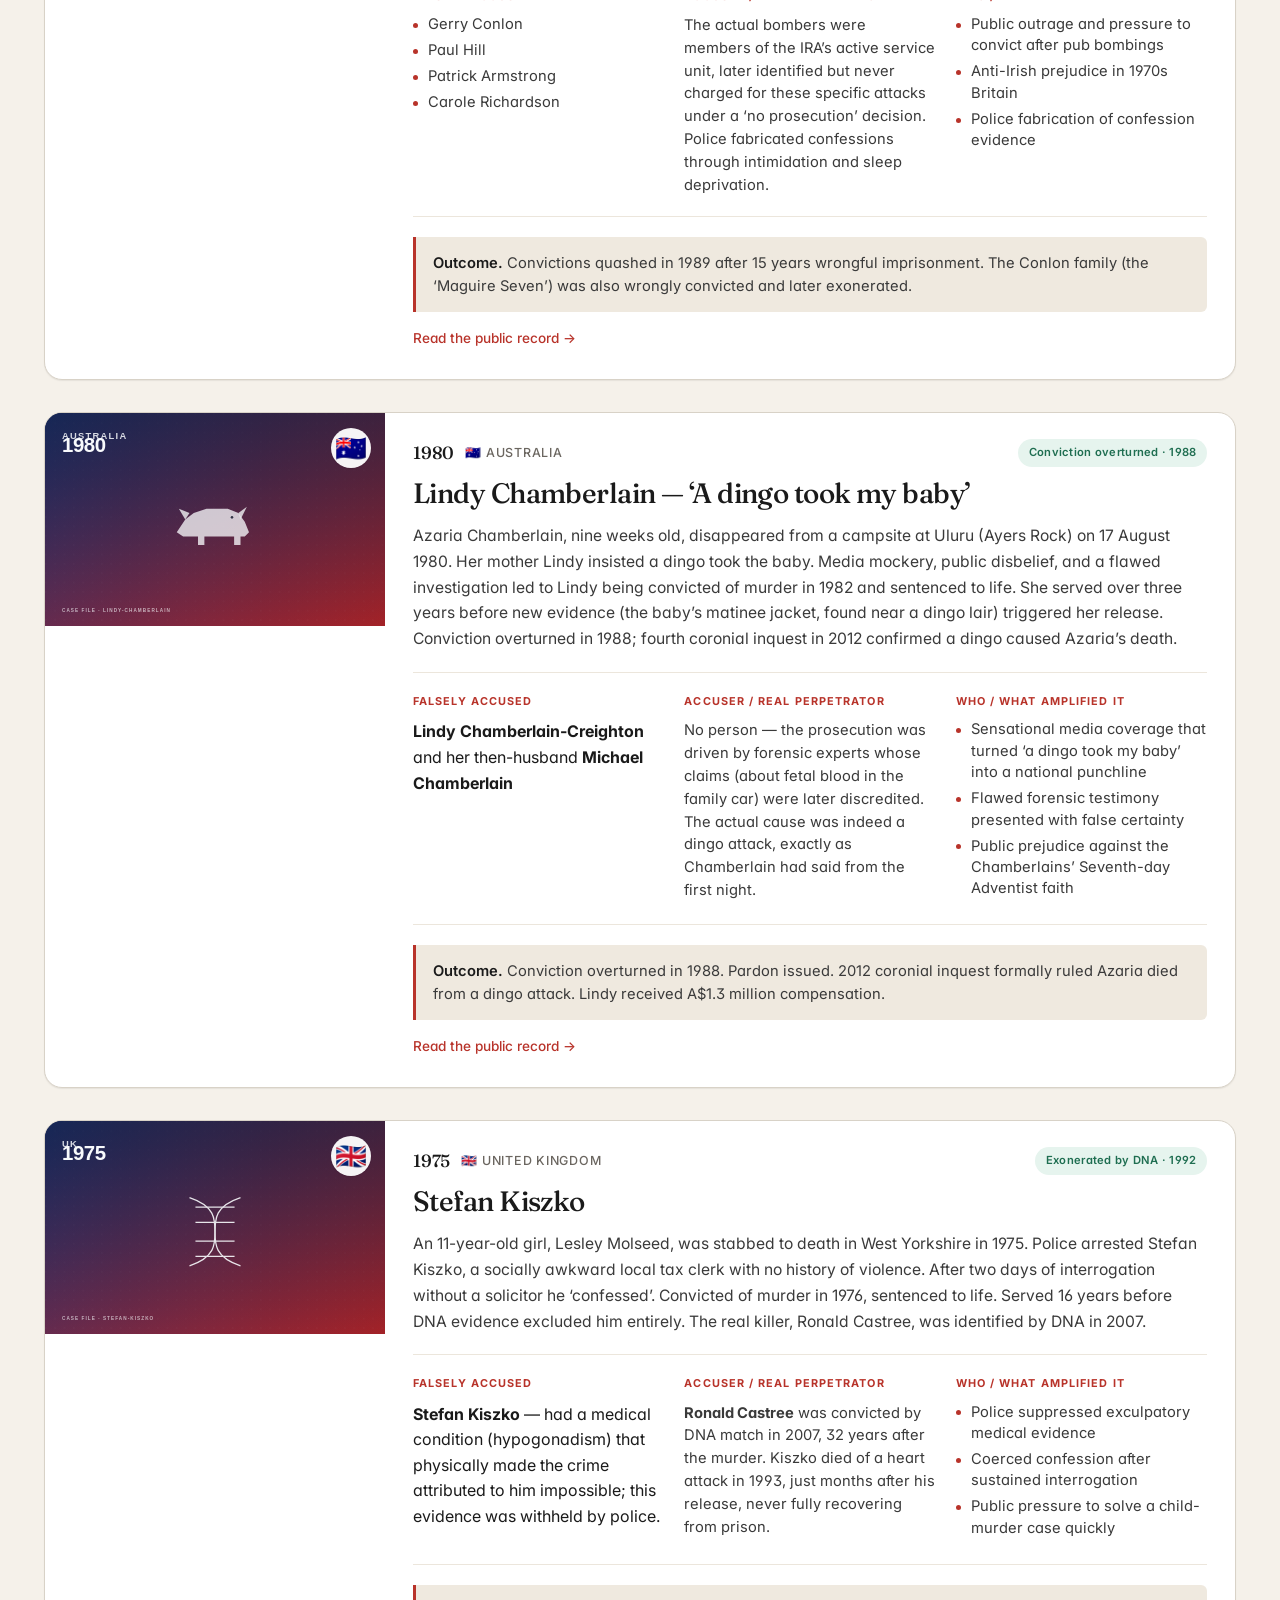
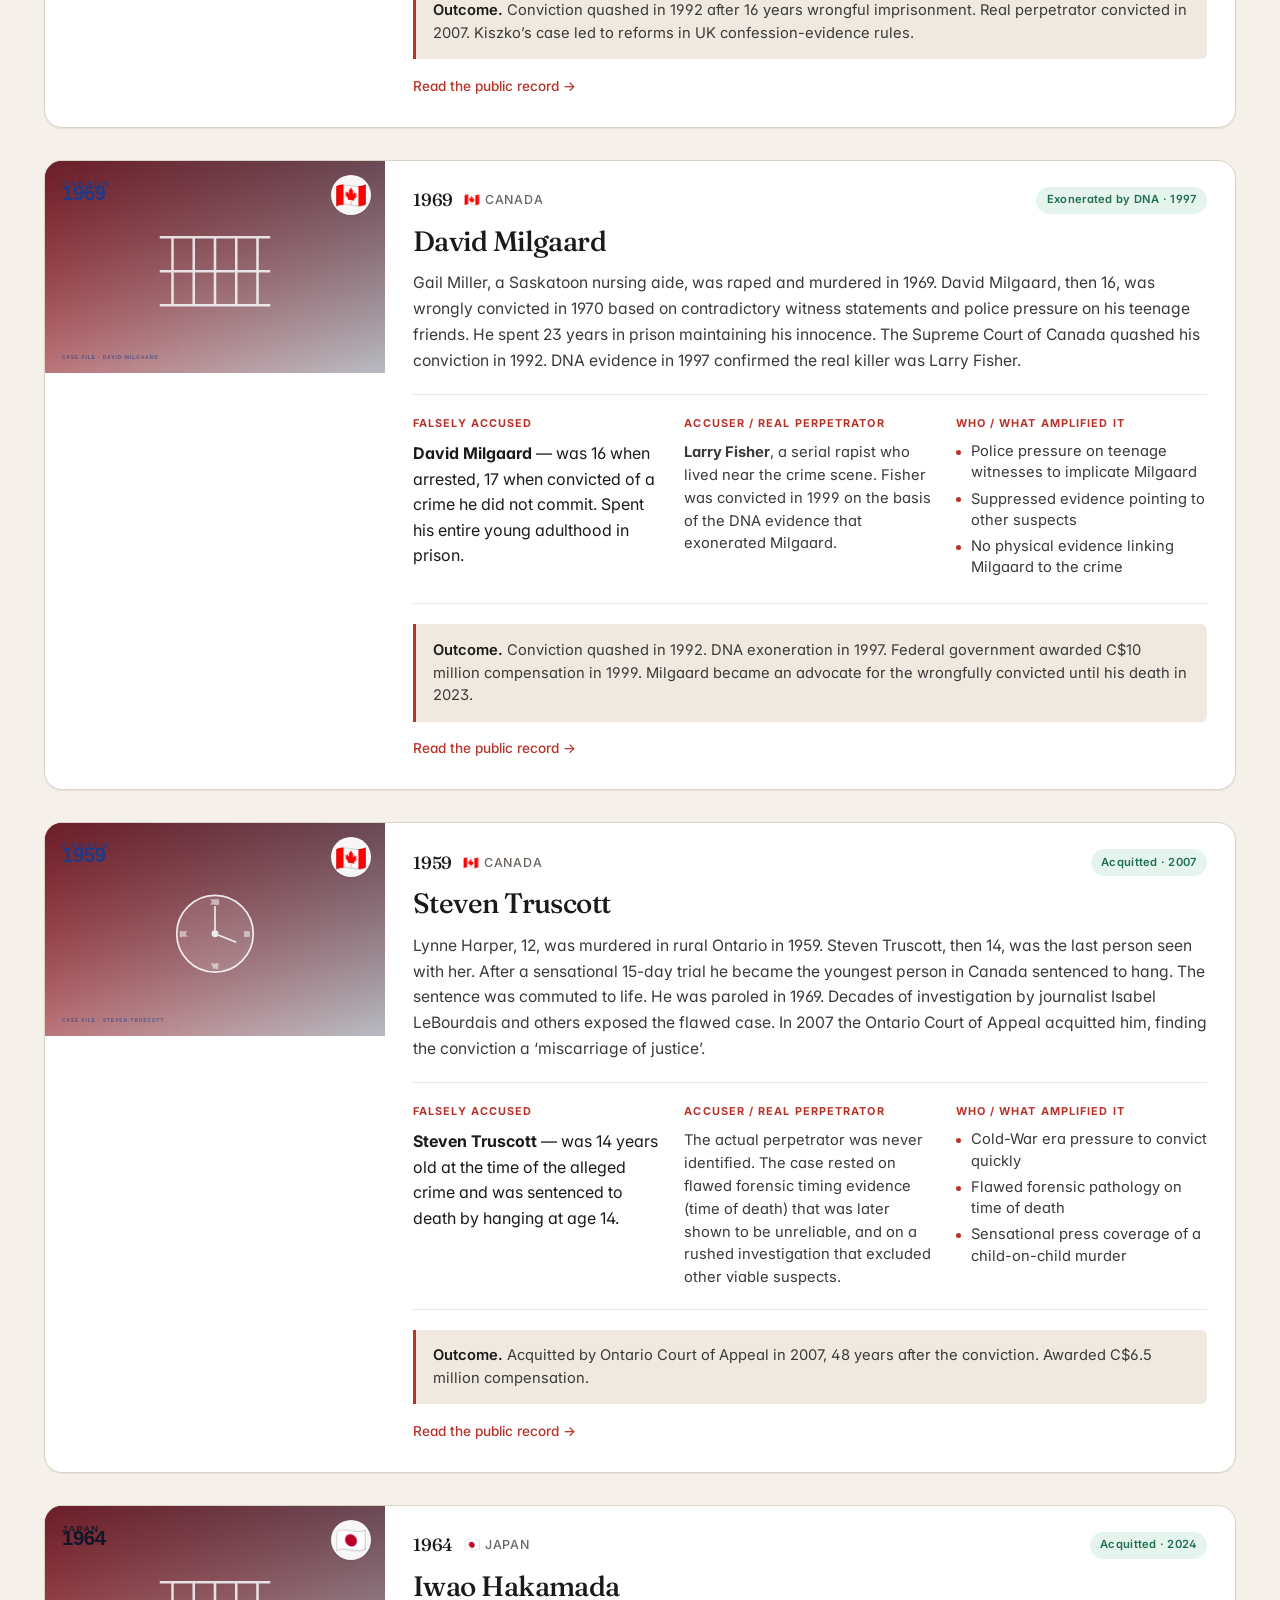
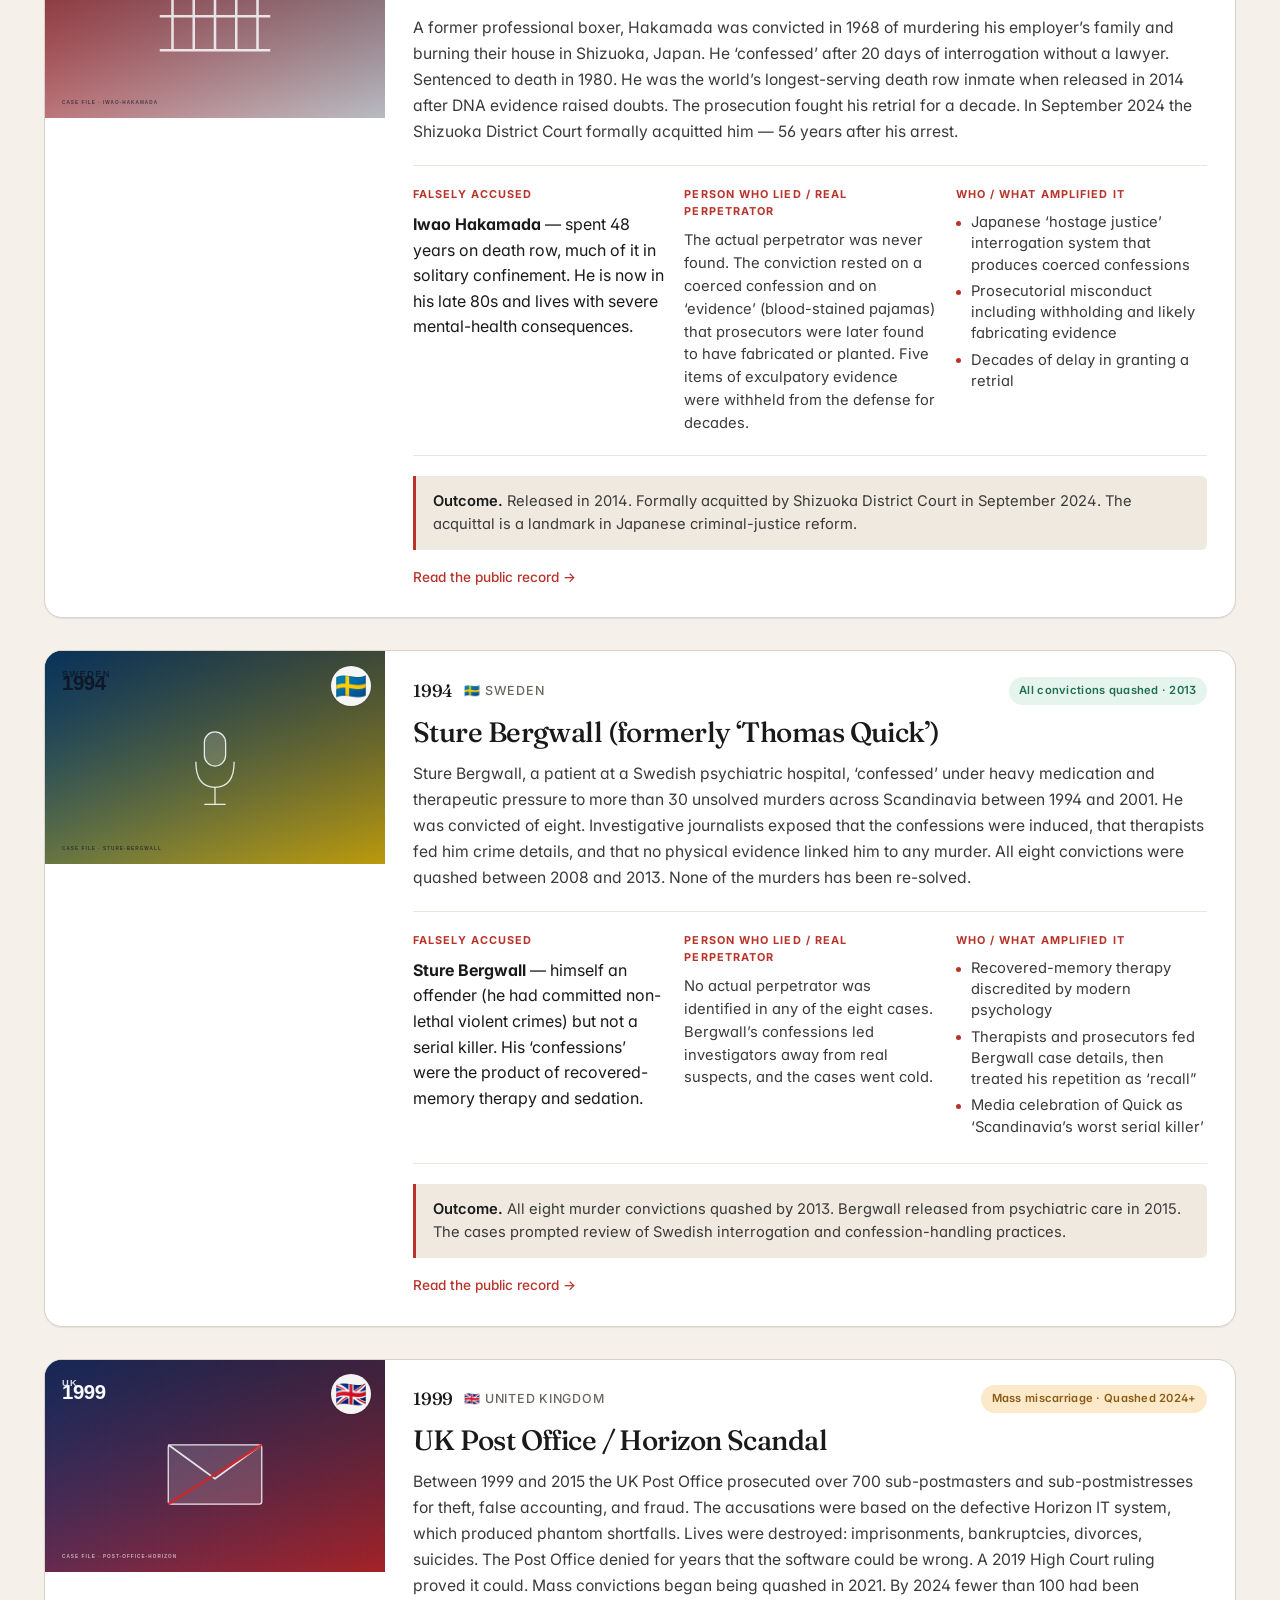
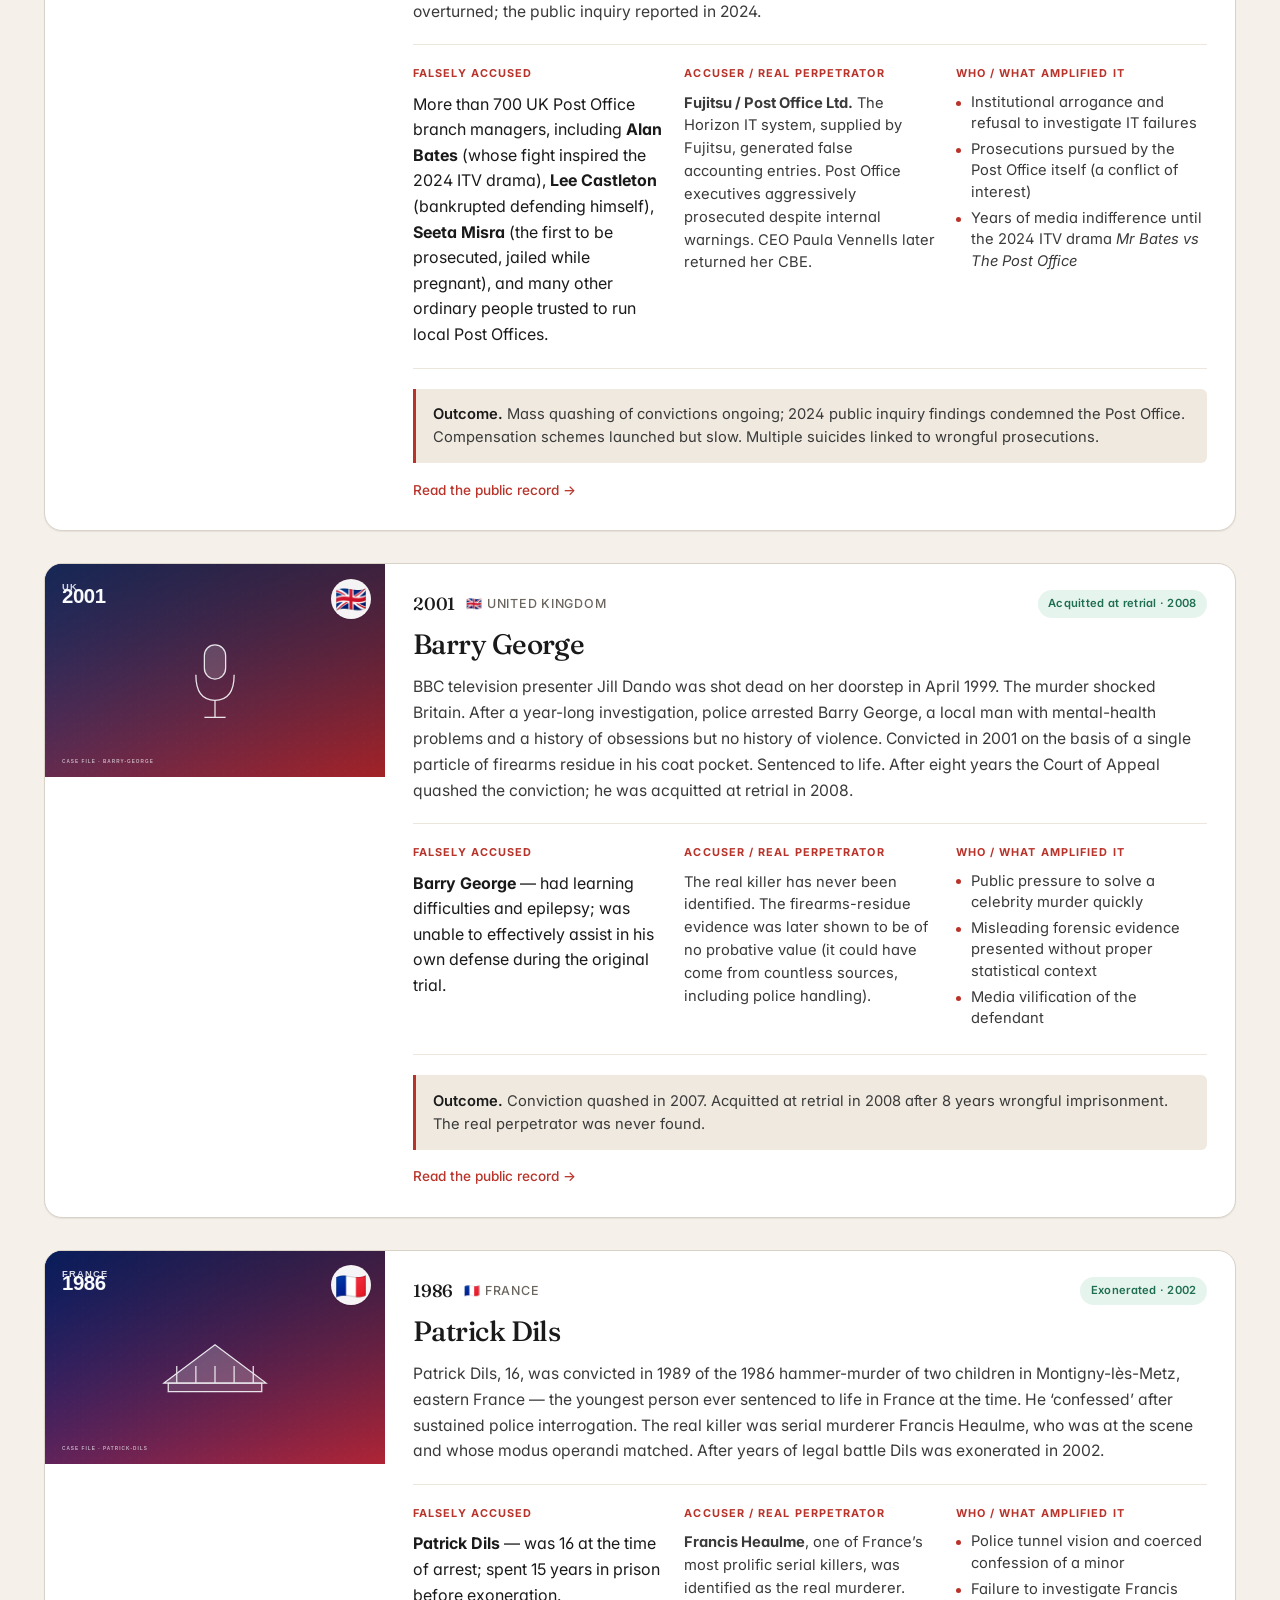
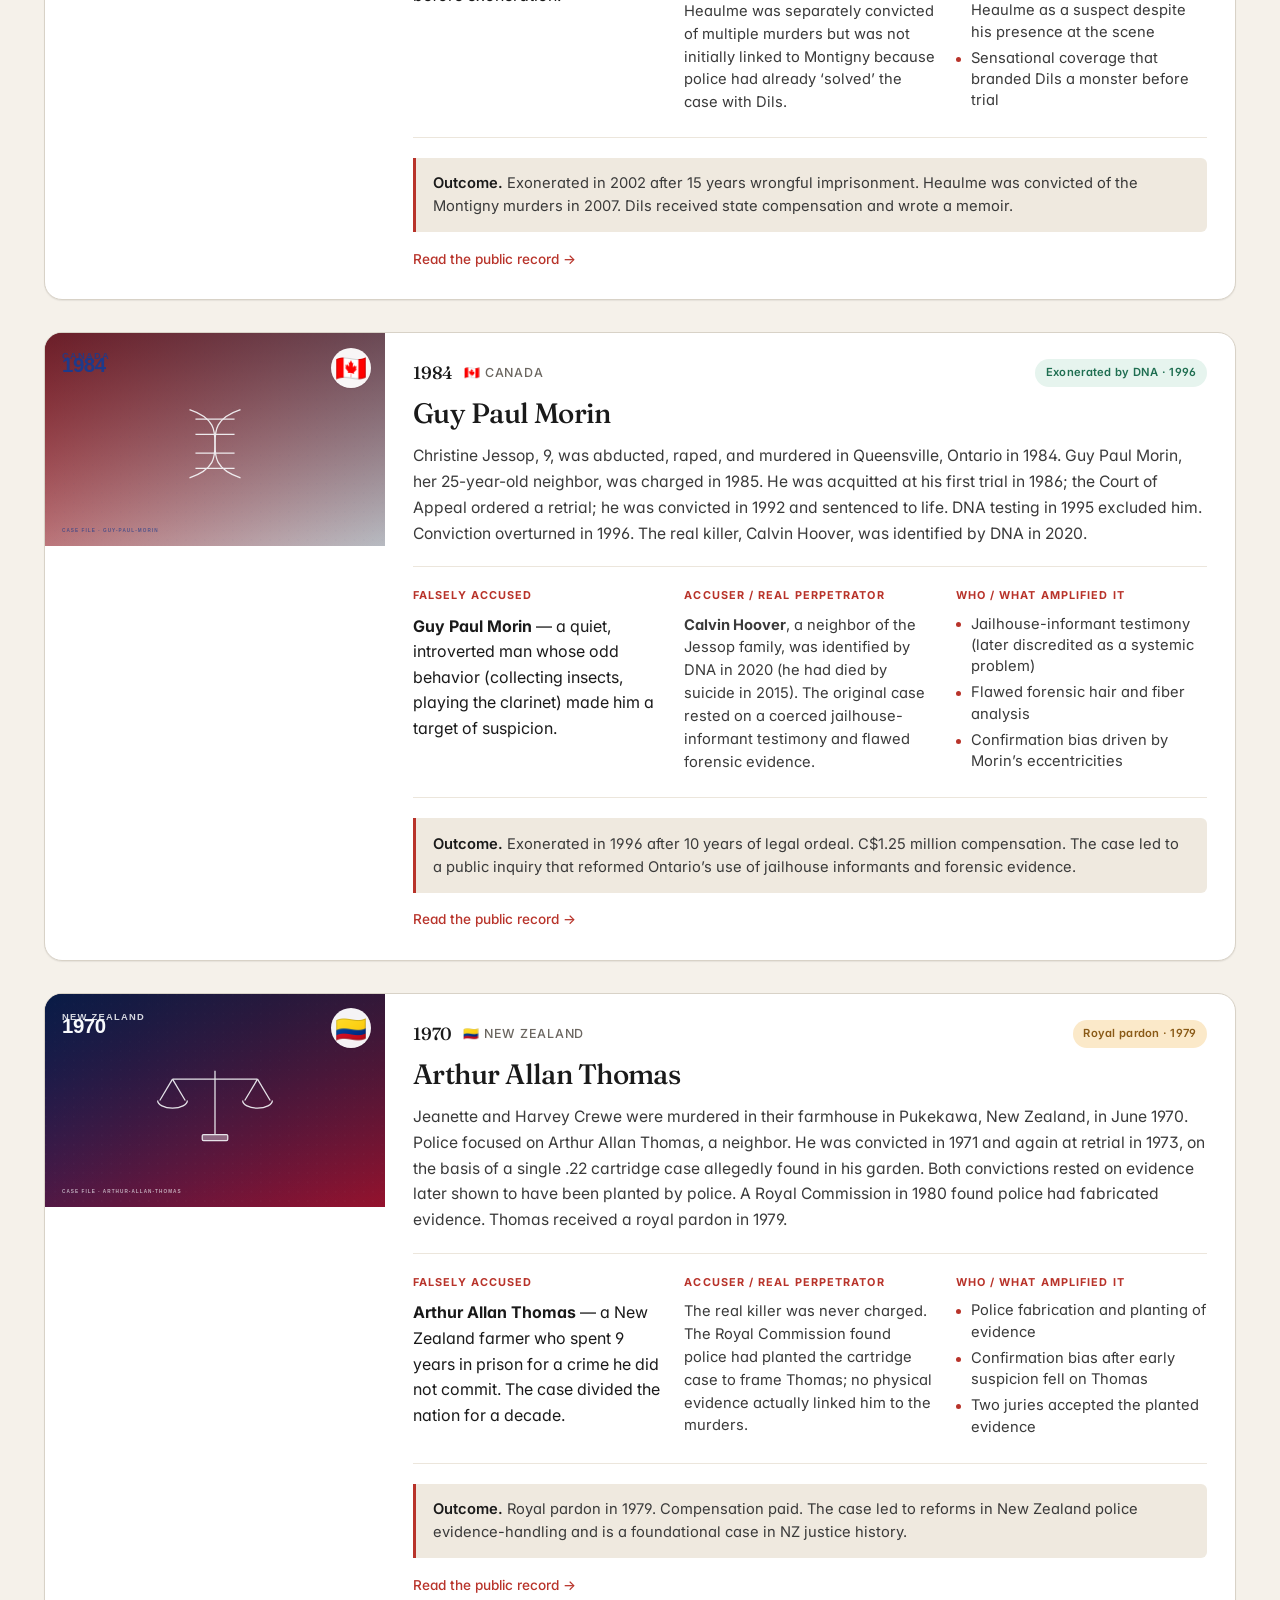
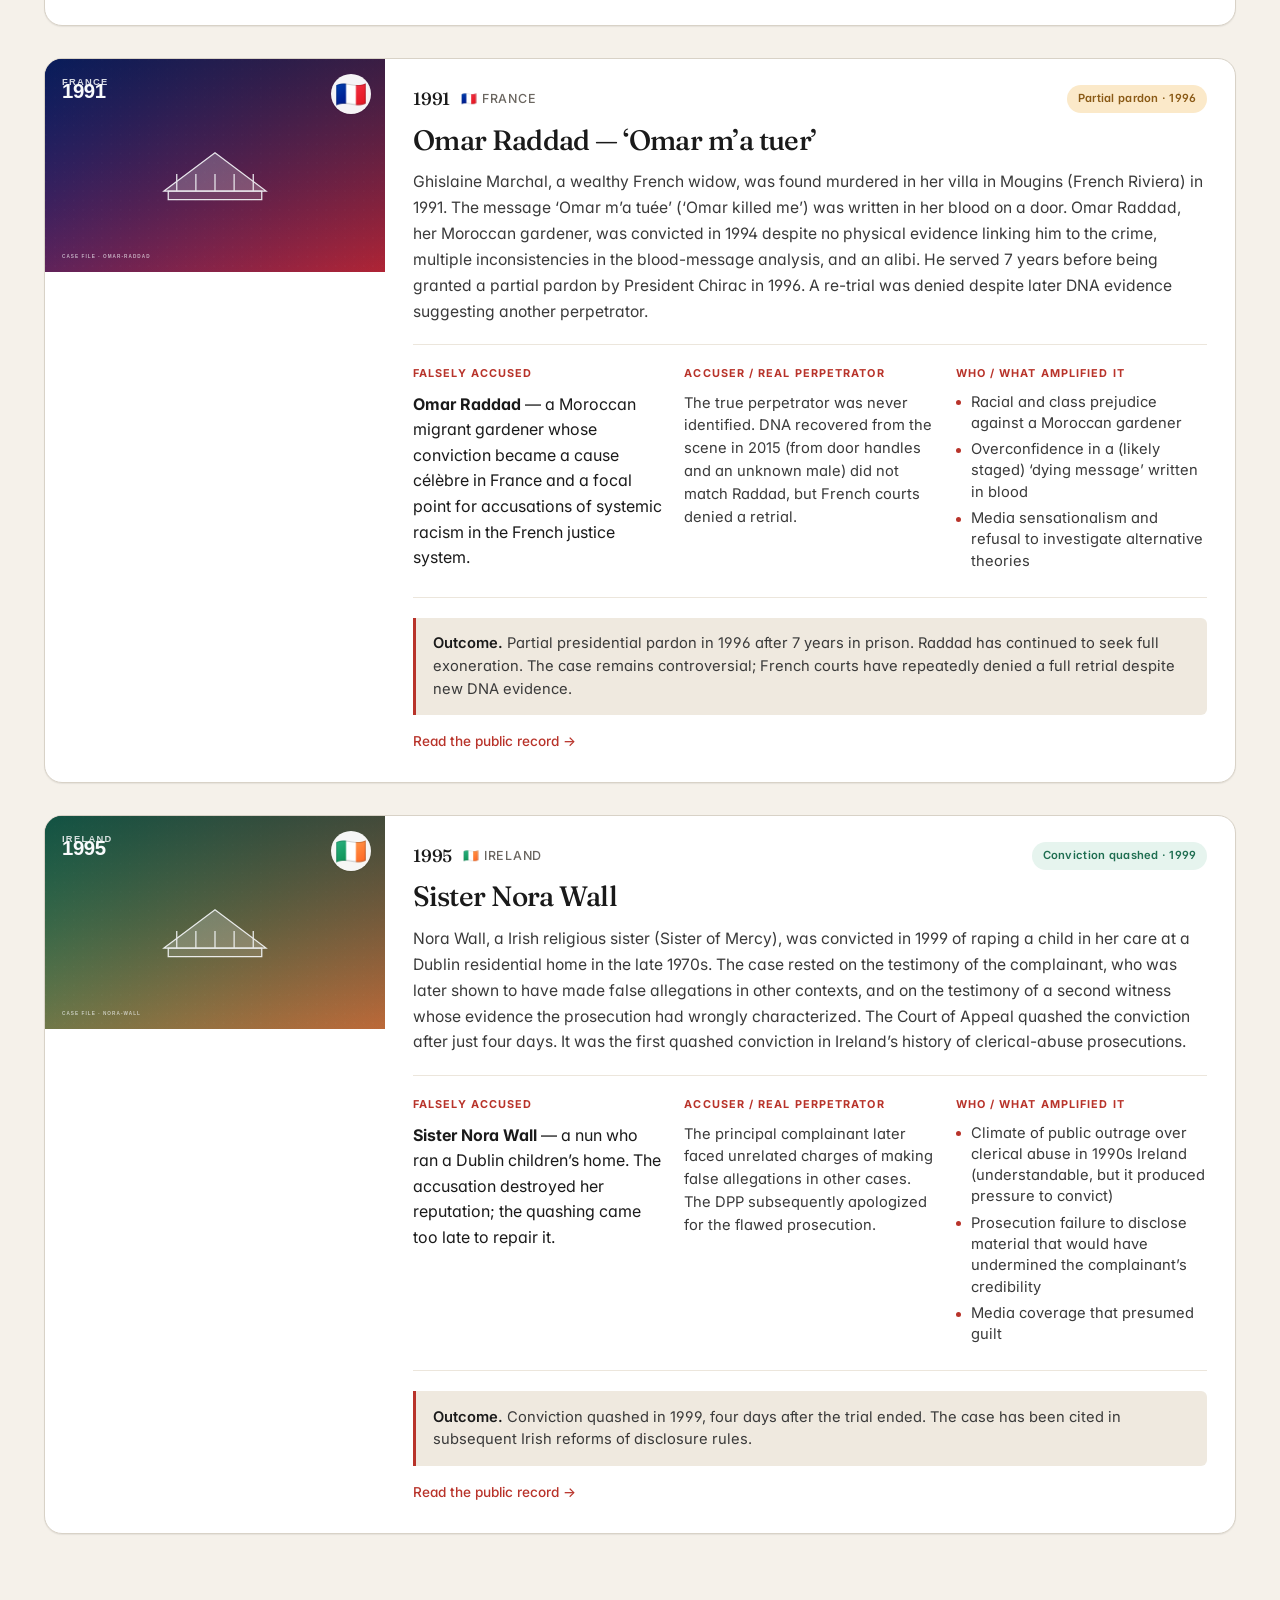
==== commit fad4de4a: "Expand archive: 21 international cases, editorial redesign, country filters Cases added (15 new): - " ====
--- a/index.html
+++ b/index.html
@@ -3,269 +3,869 @@
 <head>
   <meta charset="UTF-8">
   <meta name="viewport" content="width=device-width, initial-scale=1.0">
-  <title>False Accusations Awareness</title>
+  <title>False Accusations Awareness &mdash; International Case Archive</title>
+  <meta name="description" content="A documented archive of high-profile false-accusation and wrongful-conviction cases from around the world. Educational resource for evidence, due process, and caution.">
   <link rel="stylesheet" href="styles.css">
+  <link rel="icon" type="image/svg+xml" href="data:image/svg+xml,<svg xmlns='http://www.w3.org/2000/svg' viewBox='0 0 32 32'><rect width='32' height='32' rx='6' fill='%230f172a'/><text x='16' y='22' font-family='Georgia' font-size='18' fill='%23f8fafc' text-anchor='middle'>F</text></svg>">
   <link rel="preconnect" href="https://fonts.googleapis.com">
-  <link href="https://fonts.googleapis.com/css2?family=DM+Sans:ital,opsz,wght@0,9..40,400;0,9..40,500;0,9..40,600;0,9..40,700;1,9..40,400&family=Instrument+Serif:ital@0;1&display=swap" rel="stylesheet">
+  <link rel="preconnect" href="https://fonts.gstatic.com" crossorigin>
+  <link href="https://fonts.googleapis.com/css2?family=Fraunces:ital,opsz,wght@0,9..144,400;0,9..144,500;0,9..144,700;1,9..144,400&family=Inter:wght@400;500;600;700;800&display=swap" rel="stylesheet">
 </head>
 <body>
-  <div class="bg-glow"></div>
-
-  <header>
-    <div class="container">
-      <p class="eyebrow">Public Record · Educational Resource</p>
-      <h1>False Accusations<br><span>Awareness</span></h1>
-      <p class="tagline">Documenting cases where people were falsely accused of crimes — so society demands evidence, due process, and caution before rushing to judgment.</p>
-      <div class="stats">
-        <div class="stat"><span class="num">6</span><span class="label">Cases</span></div>
-        <div class="stat"><span class="num">Decades</span><span class="label">of documented harm</span></div>
-        <div class="stat"><span class="num">Evidence</span><span class="label">over accusation</span></div>
+
+  <a class="skip-link" href="#cases">Skip to case archive</a>
+
+  <!-- Top bar -->
+  <div class="topbar">
+    <div class="container topbar-inner">
+      <div class="brand">
+        <span class="brand-mark">FA</span>
+        <span class="brand-name">False Accusations Awareness</span>
+      </div>
+      <nav class="topnav">
+        <a href="#archive">Archive</a>
+        <a href="#principles">Principles</a>
+        <a href="#about">About</a>
+        <a class="ghost-btn" href="https://github.com/desurfofficial-ship-it/false-accusations-awareness" target="_blank" rel="noopener">GitHub</a>
+      </nav>
+    </div>
+  </div>
+
+  <!-- Hero -->
+  <header class="hero">
+    <div class="hero-bg" aria-hidden="true">
+      <div class="hero-blob hero-blob-a"></div>
+      <div class="hero-blob hero-blob-b"></div>
+      <div class="hero-grid-lines"></div>
+    </div>
+    <div class="container hero-inner">
+      <p class="eyebrow"><span class="eyebrow-dot"></span> International archive &middot; educational resource</p>
+      <h1>When the<br><em>accusation</em><br>was the crime.</h1>
+      <p class="tagline">A documented archive of high-profile false accusations and wrongful convictions from across the world &mdash; cases later disproven by DNA, confession, admission of fabrication, or official exoneration. Compiled so society remembers to demand evidence, due process, and restraint.</p>
+      <div class="hero-stats">
+        <div class="hstat"><span class="num">21</span><span class="label">Cases</span></div>
+        <div class="hstat"><span class="num">10</span><span class="label">Countries</span></div>
+        <div class="hstat"><span class="num">1931&ndash;2024</span><span class="label">Time span</span></div>
+        <div class="hstat"><span class="num">100+</span><span class="label">Years wrongfully served</span></div>
       </div>
     </div>
   </header>
 
-  <main class="container">
-    <section class="intro">
-      <h2>Why this exists</h2>
-      <p>False accusations destroy lives, families, and reputations. They also erode trust in genuine victims. This site collects well-documented public cases where accusations were later proven false or the accused were fully exonerated. The goal is awareness and caution — never to discourage reporting of real crimes.</p>
-      <div class="disclaimer">
-        <strong>Disclaimer</strong> — All information comes from publicly available records, court outcomes, and official statements. This is an educational resource. Always consult primary sources for full context.
+  <main>
+
+    <!-- Intro -->
+    <section class="intro container">
+      <div class="intro-grid">
+        <div>
+          <h2>Why this exists</h2>
+          <p>False accusations destroy lives, families, and reputations. They also erode trust in genuine victims &mdash; every fabricated claim makes the next real victim harder to believe. This archive collects well-documented public cases from many countries where accusations were later proven false or the accused were fully exonerated.</p>
+          <p>The goal is awareness and caution. Never to discourage reporting of real crimes. Never to deny the existence of real victims. Only to insist that evidence, due process, and the presumption of innocence matter &mdash; especially when public outrage is loudest.</p>
+        </div>
+        <aside class="disclaimer">
+          <strong>Editorial standard</strong>
+          <p>Every case on this site has a clear later outcome: an acquittal, a quashed conviction, a DNA exoneration, a pardon, an admission of fabrication, or an official finding of innocence. Sources are public records, court judgments, and major investigative reporting. Each card links to the public record for full context.</p>
+        </aside>
       </div>
     </section>
 
-    <section class="cases">
+    <!-- World map / country list -->
+    <section class="countries container">
       <div class="section-head">
-        <h2>Documented cases</h2>
-        <p class="section-sub">High-profile matters with clear later outcomes</p>
-      </div>
-
-      <!-- Duke Lacrosse -->
-      <article class="case-card">
-        <div class="case-meta">
-          <span class="year">2006</span>
-          <span class="badge success">Accuser admitted lying · 2024</span>
-        </div>
-        <h3>Duke Lacrosse Case</h3>
-        <div class="case-grid">
-          <div class="col">
-            <h4>Falsely accused</h4>
-            <ul>
-              <li>David Evans</li>
-              <li>Collin Finnerty</li>
-              <li>Reade Seligmann</li>
-            </ul>
-            <p>Three Duke University lacrosse players accused of rape at a team party. Charges dropped in 2007; North Carolina Attorney General declared them innocent. No DNA supported the claim.</p>
-          </div>
-          <div class="col">
-            <h4>Person who lied</h4>
-            <p><strong>Crystal Mangum</strong>. In December 2024, while incarcerated for an unrelated murder conviction, she publicly admitted she fabricated the story, saying she “testified falsely” and “made up a story that wasn’t true” because she wanted validation.</p>
-          </div>
-          <div class="col">
-            <h4>Who supported the accusation</h4>
-            <ul>
-              <li>Prosecutor Mike Nifong (later disbarred)</li>
-              <li>Much of the national media</li>
-              <li>Some faculty and activist groups who presumed guilt early</li>
-            </ul>
-          </div>
-        </div>
-        <div class="outcome">Outcome: All charges dismissed. Players declared innocent. Mangum admitted fabrication nearly 19 years later.</div>
-      </article>
-
-      <!-- Brian Banks -->
-      <article class="case-card">
-        <div class="case-meta">
-          <span class="year">2002</span>
-          <span class="badge success">Accuser admitted lying</span>
-        </div>
-        <h3>Brian Banks</h3>
-        <div class="case-grid">
-          <div class="col">
-            <h4>Falsely accused</h4>
-            <p><strong>Brian Banks</strong> — standout high-school football player (Long Beach Poly) with a scholarship offer to USC. Arrested at 16 after a classmate accused him of rape. Faced a possible decades-long sentence; accepted a plea and served over five years in prison plus five years on parole and sex-offender registration.</p>
-          </div>
-          <div class="col">
-            <h4>Person who lied</h4>
-            <p><strong>Wanetta Gibson</strong>. In 2011 she contacted Banks on Facebook. In a meeting recorded by a private investigator she admitted the accusation was fabricated. She later confirmed the lie to prosecutors. Conviction formally dismissed in 2012.</p>
-          </div>
-          <div class="col">
-            <h4>Context</h4>
-            <ul>
-              <li>School and local pressure after the accusation</li>
-              <li>Plea driven by risk of life-altering sentence as a teenager</li>
-              <li>Civil settlement money that the accuser’s family did not want to return</li>
-            </ul>
-          </div>
-        </div>
-        <div class="outcome">Outcome: Conviction overturned May 2012. Sex-offender status removed. Banks later played professional football and became an advocate against wrongful convictions.</div>
-      </article>
-
-      <!-- Central Park Five -->
-      <article class="case-card">
-        <div class="case-meta">
-          <span class="year">1989</span>
-          <span class="badge success">Exonerated by DNA + confession</span>
-        </div>
-        <h3>Central Park Five / Exonerated Five</h3>
-        <div class="case-grid">
-          <div class="col">
-            <h4>Falsely accused</h4>
-            <ul>
-              <li>Antron McCray</li>
-              <li>Kevin Richardson</li>
-              <li>Yusef Salaam</li>
-              <li>Raymond Santana</li>
-              <li>Korey Wise</li>
-            </ul>
-            <p>Five teenagers convicted of the rape and assault of a jogger. Served 6–13 years. Convictions vacated in 2002.</p>
-          </div>
-          <div class="col">
-            <h4>Actual perpetrator</h4>
-            <p><strong>Matias Reyes</strong> — serial rapist who confessed in 2002 that he alone committed the attack. DNA confirmed his guilt and excluded the five. Original case rested heavily on confessions later found to have been coerced.</p>
-          </div>
-          <div class="col">
-            <h4>Public & institutional pressure</h4>
-            <ul>
-              <li>Intense media coverage that treated them as guilty</li>
-              <li>Public figures calling for harsh punishment before trial</li>
-              <li>Rush to judgment in a high-profile, racially charged case</li>
-            </ul>
-          </div>
-        </div>
-        <div class="outcome">Outcome: Convictions vacated. New York City settled for $41 million. The men are now known as the Exonerated Five.</div>
-      </article>
-
-      <!-- Amanda Knox -->
-      <article class="case-card">
-        <div class="case-meta">
-          <span class="year">2007</span>
-          <span class="badge success">Fully exonerated by high court</span>
-        </div>
-        <h3>Amanda Knox & Raffaele Sollecito</h3>
-        <div class="case-grid">
-          <div class="col">
-            <h4>Falsely accused</h4>
-            <p><strong>Amanda Knox</strong> (American exchange student) and <strong>Raffaele Sollecito</strong> (her then-boyfriend) were convicted of the murder of Knox’s roommate Meredith Kercher in Perugia, Italy. They spent nearly four years in prison. After a long series of trials and appeals, Italy’s highest court declared them innocent in 2015, citing “stunning flaws” in the investigation and a rush to judgment under intense media pressure.</p>
-          </div>
-          <div class="col">
-            <h4>Real perpetrator</h4>
-            <p><strong>Rudy Guede</strong> was separately convicted of the murder (his DNA was at the scene) and served a reduced sentence. The case against Knox and Sollecito relied on contested forensic claims and media-driven narrative rather than solid evidence linking them to the crime.</p>
-          </div>
-          <div class="col">
-            <h4>Amplifying factors</h4>
-            <ul>
-              <li>Global media frenzy and tabloid portrayals</li>
-              <li>Investigative shortcuts under international spotlight</li>
-              <li>Public presumption of guilt before facts were established</li>
-            </ul>
-          </div>
-        </div>
-        <div class="outcome">Outcome: Italy’s Court of Cassation fully exonerated both in 2015. Knox has since become an advocate for the wrongfully accused.</div>
-      </article>
-
-      <!-- Scottsboro Boys -->
-      <article class="case-card">
-        <div class="case-meta">
-          <span class="year">1931</span>
-          <span class="badge warn">Historical · Pardoned / Overturned</span>
-        </div>
-        <h3>Scottsboro Boys</h3>
-        <div class="case-grid">
-          <div class="col">
-            <h4>Falsely accused</h4>
-            <p>Nine African-American teenagers and young men accused of raping two white women on a train in Alabama. Eight initially sentenced to death. Multiple trials and appeals over years.</p>
-          </div>
-          <div class="col">
-            <h4>Accusers</h4>
-            <ul>
-              <li>Victoria Price</li>
-              <li>Ruby Bates</li>
-            </ul>
-            <p>One later recanted parts of her testimony. Evidence of fabrication and racial bias became clear over time. All were eventually freed or had convictions overturned; posthumous pardons followed.</p>
-          </div>
-          <div class="col">
-            <h4>Context of support</h4>
-            <ul>
-              <li>Jim Crow racial prejudice and all-white juries</li>
-              <li>Local political and social pressure to convict</li>
-              <li>Initial media and public acceptance of the accusations</li>
-            </ul>
-          </div>
-        </div>
-        <div class="outcome">Outcome: Landmark civil-rights cases. Convictions reversed or defendants released. Enduring symbol of the danger of unchecked accusations fueled by prejudice.</div>
-      </article>
-
-      <!-- Steven Avery first case -->
-      <article class="case-card">
-        <div class="case-meta">
-          <span class="year">1985</span>
-          <span class="badge success">Exonerated by DNA</span>
-        </div>
-        <h3>Steven Avery — First Conviction</h3>
-        <div class="case-grid">
-          <div class="col">
-            <h4>Falsely accused</h4>
-            <p><strong>Steven Avery</strong> convicted of sexual assault and attempted murder of a woman on a Lake Michigan beach despite multiple alibi witnesses. Served 18 years before DNA testing identified the real attacker.</p>
-          </div>
-          <div class="col">
-            <h4>Real perpetrator</h4>
-            <p><strong>Gregory Allen</strong> — a convicted felon whose DNA matched the crime-scene evidence. Avery was freed in 2003.</p>
-          </div>
-          <div class="col">
-            <h4>Factors</h4>
-            <ul>
-              <li>Eyewitness misidentification</li>
-              <li>Failure to investigate alternative suspects</li>
-              <li>Local pressure in a high-profile case</li>
-            </ul>
-          </div>
-        </div>
-        <div class="outcome">Outcome: Exonerated by DNA in 2003 after 18 years. (This entry concerns only the 1985 case; later events are separate.)</div>
-      </article>
+        <h2>Cases by country</h2>
+        <p class="section-sub">Filter the archive below</p>
+      </div>
+      <div class="chips">
+        <button class="chip is-active" data-filter="all">All <span class="count">21</span></button>
+        <button class="chip" data-filter="AU">&#127462;&#127482; Australia <span class="count">1</span></button>
+        <button class="chip" data-filter="CA">&#127464;&#127462; Canada <span class="count">3</span></button>
+        <button class="chip" data-filter="FR">&#127467;&#127479; France <span class="count">2</span></button>
+        <button class="chip" data-filter="IE">&#127470;&#127466; Ireland <span class="count">1</span></button>
+        <button class="chip" data-filter="IT">&#127470;&#127481; Italy <span class="count">1</span></button>
+        <button class="chip" data-filter="JP">&#127471;&#127477; Japan <span class="count">1</span></button>
+        <button class="chip" data-filter="NZ">&#127464;&#127476; New Zealand <span class="count">1</span></button>
+        <button class="chip" data-filter="SE">&#127480;&#127466; Sweden <span class="count">1</span></button>
+        <button class="chip" data-filter="UK">&#127468;&#127463; United Kingdom <span class="count">5</span></button>
+        <button class="chip" data-filter="US">&#127482;&#127480; United States <span class="count">5</span></button>
+      </div>
     </section>
 
-    <section class="principles">
-      <h2>Principles for a cautious society</h2>
-      <div class="principles-grid">
-        <div class="principle">
-          <span class="p-num">01</span>
-          <h3>Demand evidence</h3>
-          <p>Accusations are not proof. DNA, corroboration, and due process matter more than narrative.</p>
-        </div>
-        <div class="principle">
-          <span class="p-num">02</span>
-          <h3>Resist the rush</h3>
-          <p>Media, social media, and public opinion can amplify false claims long before facts emerge.</p>
-        </div>
-        <div class="principle">
-          <span class="p-num">03</span>
-          <h3>Protect both</h3>
-          <p>False accusations harm the accused and make it harder for real victims to be believed.</p>
-        </div>
-        <div class="principle">
-          <span class="p-num">04</span>
-          <h3>Hold power accountable</h3>
-          <p>Prosecutors, police, and media who ignore exculpatory evidence must face consequences.</p>
-        </div>
-        <div class="principle">
-          <span class="p-num">05</span>
-          <h3>Remember history</h3>
-          <p>Many of the worst injustices began with widely believed false claims.</p>
-        </div>
+    <!-- Case archive -->
+    <section class="cases container" id="archive">
+      <div class="section-head">
+        <h2>The archive</h2>
+        <p class="section-sub">21 documented cases &middot; ordered chronologically (most recent first)</p>
+      </div>
+      <div class="case-list">
+              <article class="case-card" data-country="US" data-year="2006" id="duke-lacrosse">
+        <div class="case-media">
+          <img src="assets/img/duke-lacrosse.svg" alt="Case illustration: Duke Lacrosse Case" loading="lazy">
+          <div class="case-flag">&#127482;&#127480;</div>
+        </div>
+        <div class="case-body">
+          <div class="case-meta">
+            <span class="year">2006</span>
+            <span class="country">&#127482;&#127480; United States</span>
+            <span class="badge success">Accuser admitted lying · 2024</span>
+          </div>
+          <h3>Duke Lacrosse Case</h3>
+          <p class="case-blurb">Three Duke University lacrosse players accused of rape at a team party. Charges dropped in 2007; North Carolina Attorney General declared them innocent. No DNA supported the claim.</p>
+          <div class="case-grid">
+            <div class="col">
+              <h4>Falsely accused</h4>
+              <ul><li>David Evans</li><li>Collin Finnerty</li><li>Reade Seligmann</li></ul>
+            </div>
+            <div class="col">
+              <h4>Person who lied / Real perpetrator</h4>
+              <p><strong>Crystal Mangum</strong>. In December 2024, while incarcerated for an unrelated murder conviction, she publicly admitted she fabricated the story, saying she &ldquo;testified falsely&rdquo; and &ldquo;made up a story that wasn&rsquo;t true&rdquo; because she wanted validation.</p>
+            </div>
+            <div class="col">
+              <h4>Who / what amplified it</h4>
+              <ul><li>Prosecutor Mike Nifong (later disbarred)</li><li>Much of the national media</li><li>Some faculty and activist groups who presumed guilt early</li></ul>
+            </div>
+          </div>
+          <div class="outcome"><strong>Outcome.</strong> All charges dismissed. Players declared innocent. Mangum admitted fabrication nearly 19 years later.</div>
+          <a class="source-link" href="https://en.wikipedia.org/wiki/Duke_lacrosse_case" target="_blank" rel="noopener">Read the public record &rarr;</a>
+        </div>
+      </article>
+
+      <article class="case-card" data-country="US" data-year="2002" id="brian-banks">
+        <div class="case-media">
+          <img src="assets/img/brian-banks.svg" alt="Case illustration: Brian Banks" loading="lazy">
+          <div class="case-flag">&#127482;&#127480;</div>
+        </div>
+        <div class="case-body">
+          <div class="case-meta">
+            <span class="year">2002</span>
+            <span class="country">&#127482;&#127480; United States</span>
+            <span class="badge success">Accuser admitted lying</span>
+          </div>
+          <h3>Brian Banks</h3>
+          <p class="case-blurb">Standout high-school football player (Long Beach Poly) with a scholarship offer to USC. Arrested at 16 after a classmate accused him of rape. Faced a possible decades-long sentence; accepted a plea and served over five years in prison plus five years on parole and sex-offender registration.</p>
+          <div class="case-grid">
+            <div class="col">
+              <h4>Falsely accused</h4>
+              <ul><strong>Brian Banks</strong></ul>
+            </div>
+            <div class="col">
+              <h4>Person who lied / Real perpetrator</h4>
+              <p><strong>Wanetta Gibson</strong>. In 2011 she contacted Banks on Facebook. In a meeting recorded by a private investigator she admitted the accusation was fabricated. She later confirmed the lie to prosecutors. Conviction formally dismissed in 2012.</p>
+            </div>
+            <div class="col">
+              <h4>Who / what amplified it</h4>
+              <ul><li>School and local pressure after the accusation</li><li>Plea driven by risk of life-altering sentence as a teenager</li><li>Civil settlement money that the accuser&rsquo;s family did not want to return</li></ul>
+            </div>
+          </div>
+          <div class="outcome"><strong>Outcome.</strong> Conviction overturned May 2012. Sex-offender status removed. Banks later played professional football and became an advocate against wrongful convictions.</div>
+          <a class="source-link" href="https://en.wikipedia.org/wiki/Brian_Banks_(American_football)" target="_blank" rel="noopener">Read the public record &rarr;</a>
+        </div>
+      </article>
+
+      <article class="case-card" data-country="US" data-year="1989" id="central-park-five">
+        <div class="case-media">
+          <img src="assets/img/central-park-five.svg" alt="Case illustration: Central Park Five / Exonerated Five" loading="lazy">
+          <div class="case-flag">&#127482;&#127480;</div>
+        </div>
+        <div class="case-body">
+          <div class="case-meta">
+            <span class="year">1989</span>
+            <span class="country">&#127482;&#127480; United States</span>
+            <span class="badge success">Exonerated by DNA + confession</span>
+          </div>
+          <h3>Central Park Five / Exonerated Five</h3>
+          <p class="case-blurb">Five teenagers convicted of the rape and assault of a jogger. Served 6&ndash;13 years. Convictions vacated in 2002.</p>
+          <div class="case-grid">
+            <div class="col">
+              <h4>Falsely accused</h4>
+              <ul><li>Antron McCray</li><li>Kevin Richardson</li><li>Yusef Salaam</li><li>Raymond Santana</li><li>Korey Wise</li></ul>
+            </div>
+            <div class="col">
+              <h4>Person who lied / Real perpetrator</h4>
+              <p><strong>Matias Reyes</strong> &mdash; serial rapist who confessed in 2002 that he alone committed the attack. DNA confirmed his guilt and excluded the five. Original case rested heavily on confessions later found to have been coerced.</p>
+            </div>
+            <div class="col">
+              <h4>Who / what amplified it</h4>
+              <ul><li>Intense media coverage that treated them as guilty</li><li>Public figures calling for harsh punishment before trial</li><li>Rush to judgment in a high-profile, racially charged case</li></ul>
+            </div>
+          </div>
+          <div class="outcome"><strong>Outcome.</strong> Convictions vacated. New York City settled for $41 million. The men are now known as the Exonerated Five.</div>
+          <a class="source-link" href="https://en.wikipedia.org/wiki/Central_Park_Five" target="_blank" rel="noopener">Read the public record &rarr;</a>
+        </div>
+      </article>
+
+      <article class="case-card" data-country="IT" data-year="2007" id="amanda-knox">
+        <div class="case-media">
+          <img src="assets/img/amanda-knox.svg" alt="Case illustration: Amanda Knox &amp; Raffaele Sollecito" loading="lazy">
+          <div class="case-flag">&#127470;&#127481;</div>
+        </div>
+        <div class="case-body">
+          <div class="case-meta">
+            <span class="year">2007</span>
+            <span class="country">&#127470;&#127481; Italy</span>
+            <span class="badge success">Fully exonerated by high court</span>
+          </div>
+          <h3>Amanda Knox & Raffaele Sollecito</h3>
+          <p class="case-blurb">Convicted of the murder of Knox&rsquo;s roommate Meredith Kercher in Perugia, Italy. They spent nearly four years in prison. After a long series of trials and appeals, Italy&rsquo;s highest court declared them innocent in 2015, citing &ldquo;stunning flaws&rdquo; in the investigation and a rush to judgment under intense media pressure.</p>
+          <div class="case-grid">
+            <div class="col">
+              <h4>Falsely accused</h4>
+              <ul><strong>Amanda Knox</strong> (American exchange student) and <strong>Raffaele Sollecito</strong> (her then-boyfriend)</ul>
+            </div>
+            <div class="col">
+              <h4>Person who lied / Real perpetrator</h4>
+              <p><strong>Rudy Guede</strong> was separately convicted of the murder (his DNA was at the scene) and served a reduced sentence. The case against Knox and Sollecito relied on contested forensic claims and media-driven narrative rather than solid evidence linking them to the crime.</p>
+            </div>
+            <div class="col">
+              <h4>Who / what amplified it</h4>
+              <ul><li>Global media frenzy and tabloid portrayals</li><li>Investigative shortcuts under international spotlight</li><li>Public presumption of guilt before facts were established</li></ul>
+            </div>
+          </div>
+          <div class="outcome"><strong>Outcome.</strong> Italy&rsquo;s Court of Cassation fully exonerated both in 2015. Knox has since become an advocate for the wrongfully accused.</div>
+          <a class="source-link" href="https://en.wikipedia.org/wiki/Murder_of_Meredith_Kercher" target="_blank" rel="noopener">Read the public record &rarr;</a>
+        </div>
+      </article>
+
+      <article class="case-card" data-country="US" data-year="1931" id="scottsboro-boys">
+        <div class="case-media">
+          <img src="assets/img/scottsboro-boys.svg" alt="Case illustration: Scottsboro Boys" loading="lazy">
+          <div class="case-flag">&#127482;&#127480;</div>
+        </div>
+        <div class="case-body">
+          <div class="case-meta">
+            <span class="year">1931</span>
+            <span class="country">&#127482;&#127480; United States</span>
+            <span class="badge warn">Historical &middot; Pardoned / Overturned</span>
+          </div>
+          <h3>Scottsboro Boys</h3>
+          <p class="case-blurb">Nine African-American teenagers and young men accused of raping two white women on a train in Alabama. Eight initially sentenced to death. Multiple trials and appeals over years.</p>
+          <div class="case-grid">
+            <div class="col">
+              <h4>Falsely accused</h4>
+              <ul>Nine Black youths aged 13&ndash;20, including Haywood Patterson, Clarence Norris, and Olen Montgomery</ul>
+            </div>
+            <div class="col">
+              <h4>Person who lied / Real perpetrator</h4>
+              <p><strong>Victoria Price</strong> and <strong>Ruby Bates</strong>. One later recanted parts of her testimony. Evidence of fabrication and racial bias became clear over time. All were eventually freed or had convictions overturned; posthumous pardons followed.</p>
+            </div>
+            <div class="col">
+              <h4>Who / what amplified it</h4>
+              <ul><li>Jim Crow racial prejudice and all-white juries</li><li>Local political and social pressure to convict</li><li>Initial media and public acceptance of the accusations</li></ul>
+            </div>
+          </div>
+          <div class="outcome"><strong>Outcome.</strong> Landmark civil-rights cases. Convictions reversed or defendants released. Enduring symbol of the danger of unchecked accusations fueled by prejudice.</div>
+          <a class="source-link" href="https://en.wikipedia.org/wiki/Scottsboro_Boys" target="_blank" rel="noopener">Read the public record &rarr;</a>
+        </div>
+      </article>
+
+      <article class="case-card" data-country="US" data-year="1985" id="steven-avery">
+        <div class="case-media">
+          <img src="assets/img/steven-avery.svg" alt="Case illustration: Steven Avery &amp;mdash; First Conviction" loading="lazy">
+          <div class="case-flag">&#127482;&#127480;</div>
+        </div>
+        <div class="case-body">
+          <div class="case-meta">
+            <span class="year">1985</span>
+            <span class="country">&#127482;&#127480; United States</span>
+            <span class="badge success">Exonerated by DNA</span>
+          </div>
+          <h3>Steven Avery &mdash; First Conviction</h3>
+          <p class="case-blurb">Convicted of sexual assault and attempted murder of a woman on a Lake Michigan beach despite multiple alibi witnesses. Served 18 years before DNA testing identified the real attacker.</p>
+          <div class="case-grid">
+            <div class="col">
+              <h4>Falsely accused</h4>
+              <ul><strong>Steven Avery</strong></ul>
+            </div>
+            <div class="col">
+              <h4>Person who lied / Real perpetrator</h4>
+              <p><strong>Gregory Allen</strong> &mdash; a convicted felon whose DNA matched the crime-scene evidence. Avery was freed in 2003.</p>
+            </div>
+            <div class="col">
+              <h4>Who / what amplified it</h4>
+              <ul><li>Eyewitness misidentification</li><li>Failure to investigate alternative suspects</li><li>Local pressure in a high-profile case</li></ul>
+            </div>
+          </div>
+          <div class="outcome"><strong>Outcome.</strong> Exonerated by DNA in 2003 after 18 years. (This entry concerns only the 1985 case; later events are separate.)</div>
+          <a class="source-link" href="https://en.wikipedia.org/wiki/Steven_Avery" target="_blank" rel="noopener">Read the public record &rarr;</a>
+        </div>
+      </article>
+
+      <article class="case-card" data-country="UK" data-year="1974" id="birmingham-six">
+        <div class="case-media">
+          <img src="assets/img/birmingham-six.svg" alt="Case illustration: Birmingham Six" loading="lazy">
+          <div class="case-flag">&#127468;&#127463;</div>
+        </div>
+        <div class="case-body">
+          <div class="case-meta">
+            <span class="year">1974</span>
+            <span class="country">&#127468;&#127463; United Kingdom</span>
+            <span class="badge success">Convictions quashed · 1991</span>
+          </div>
+          <h3>Birmingham Six</h3>
+          <p class="case-blurb">Six Irish men wrongly convicted of the 1974 Birmingham pub bombings that killed 21 people. Sentenced to life imprisonment based on fabricated confessions and discredited forensic evidence. After 16 years in prison, their convictions were quashed by the Court of Appeal in 1991, exposing one of the worst miscarriages of justice in British history.</p>
+          <div class="case-grid">
+            <div class="col">
+              <h4>Falsely accused</h4>
+              <ul><li>Hugh Callaghan</li><li>Patrick Hill</li><li>Gerard Hunter</li><li>Richard McIlkenny</li><li>William Power</li><li>John Walker</li></ul>
+            </div>
+            <div class="col">
+              <h4>Accuser / Real perpetrator</h4>
+              <p>No actual bomber was ever convicted for the attack. The case rested on coerced statements and on forensic tests (the Griess test) later shown to be unreliable &mdash; handling of the men&rsquo;s hands had produced false positives for explosives.</p>
+            </div>
+            <div class="col">
+              <h4>Who / what amplified it</h4>
+              <ul><li>Anti-Irish sentiment and political pressure to convict after a horrific attack</li><li>Suppressed evidence by police and prosecutors</li><li>Sensational tabloid coverage presuming guilt</li></ul>
+            </div>
+          </div>
+          <div class="outcome"><strong>Outcome.</strong> Convictions quashed in 1991 after 16 years wrongful imprisonment. The case forced major reforms to UK criminal-appeals system.</div>
+          <a class="source-link" href="https://en.wikipedia.org/wiki/Birmingham_Six" target="_blank" rel="noopener">Read the public record &rarr;</a>
+        </div>
+      </article>
+
+      <article class="case-card" data-country="UK" data-year="1974" id="guildford-four">
+        <div class="case-media">
+          <img src="assets/img/guildford-four.svg" alt="Case illustration: Guildford Four" loading="lazy">
+          <div class="case-flag">&#127468;&#127463;</div>
+        </div>
+        <div class="case-body">
+          <div class="case-meta">
+            <span class="year">1974</span>
+            <span class="country">&#127468;&#127463; United Kingdom</span>
+            <span class="badge success">Convictions quashed · 1989</span>
+          </div>
+          <h3>Guildford Four</h3>
+          <p class="case-blurb">Four people &mdash; including Gerry Conlon, then 20 &mdash; wrongly convicted of the 1974 Guildford pub bombings that killed five and injured 65. Convictions based on coerced confessions obtained under duress. After 15 years in prison, their convictions were quashed in 1989. Gerry Conlon&rsquo;s story was later told in the film <em>In the Name of the Father</em>.</p>
+          <div class="case-grid">
+            <div class="col">
+              <h4>Falsely accused</h4>
+              <ul><li>Gerry Conlon</li><li>Paul Hill</li><li>Patrick Armstrong</li><li>Carole Richardson</li></ul>
+            </div>
+            <div class="col">
+              <h4>Accuser / Real perpetrator</h4>
+              <p>The actual bombers were members of the IRA&rsquo;s active service unit, later identified but never charged for these specific attacks under a &lsquo;no prosecution&rsquo; decision. Police fabricated confessions through intimidation and sleep deprivation.</p>
+            </div>
+            <div class="col">
+              <h4>Who / what amplified it</h4>
+              <ul><li>Public outrage and pressure to convict after pub bombings</li><li>Anti-Irish prejudice in 1970s Britain</li><li>Police fabrication of confession evidence</li></ul>
+            </div>
+          </div>
+          <div class="outcome"><strong>Outcome.</strong> Convictions quashed in 1989 after 15 years wrongful imprisonment. The Conlon family (the &lsquo;Maguire Seven&rsquo;) was also wrongly convicted and later exonerated.</div>
+          <a class="source-link" href="https://en.wikipedia.org/wiki/Guildford_Four" target="_blank" rel="noopener">Read the public record &rarr;</a>
+        </div>
+      </article>
+
+      <article class="case-card" data-country="AU" data-year="1980" id="lindy-chamberlain">
+        <div class="case-media">
+          <img src="assets/img/lindy-chamberlain.svg" alt="Case illustration: Lindy Chamberlain &amp;mdash; &amp;lsquo;A dingo took my baby&amp;rsquo;" loading="lazy">
+          <div class="case-flag">&#127462;&#127482;</div>
+        </div>
+        <div class="case-body">
+          <div class="case-meta">
+            <span class="year">1980</span>
+            <span class="country">&#127462;&#127482; Australia</span>
+            <span class="badge success">Conviction overturned · 1988</span>
+          </div>
+          <h3>Lindy Chamberlain &mdash; &lsquo;A dingo took my baby&rsquo;</h3>
+          <p class="case-blurb">Azaria Chamberlain, nine weeks old, disappeared from a campsite at Uluru (Ayers Rock) on 17 August 1980. Her mother Lindy insisted a dingo took the baby. Media mockery, public disbelief, and a flawed investigation led to Lindy being convicted of murder in 1982 and sentenced to life. She served over three years before new evidence (the baby&rsquo;s matinee jacket, found near a dingo lair) triggered her release. Conviction overturned in 1988; fourth coronial inquest in 2012 confirmed a dingo caused Azaria&rsquo;s death.</p>
+          <div class="case-grid">
+            <div class="col">
+              <h4>Falsely accused</h4>
+              <ul><strong>Lindy Chamberlain-Creighton</strong> and her then-husband <strong>Michael Chamberlain</strong></ul>
+            </div>
+            <div class="col">
+              <h4>Accuser / Real perpetrator</h4>
+              <p>No person &mdash; the prosecution was driven by forensic experts whose claims (about fetal blood in the family car) were later discredited. The actual cause was indeed a dingo attack, exactly as Chamberlain had said from the first night.</p>
+            </div>
+            <div class="col">
+              <h4>Who / what amplified it</h4>
+              <ul><li>Sensational media coverage that turned &lsquo;a dingo took my baby&rsquo; into a national punchline</li><li>Flawed forensic testimony presented with false certainty</li><li>Public prejudice against the Chamberlains&rsquo; Seventh-day Adventist faith</li></ul>
+            </div>
+          </div>
+          <div class="outcome"><strong>Outcome.</strong> Conviction overturned in 1988. Pardon issued. 2012 coronial inquest formally ruled Azaria died from a dingo attack. Lindy received A$1.3 million compensation.</div>
+          <a class="source-link" href="https://en.wikipedia.org/wiki/Death_of_Azaria_Chamberlain" target="_blank" rel="noopener">Read the public record &rarr;</a>
+        </div>
+      </article>
+
+      <article class="case-card" data-country="UK" data-year="1975" id="stefan-kiszko">
+        <div class="case-media">
+          <img src="assets/img/stefan-kiszko.svg" alt="Case illustration: Stefan Kiszko" loading="lazy">
+          <div class="case-flag">&#127468;&#127463;</div>
+        </div>
+        <div class="case-body">
+          <div class="case-meta">
+            <span class="year">1975</span>
+            <span class="country">&#127468;&#127463; United Kingdom</span>
+            <span class="badge success">Exonerated by DNA · 1992</span>
+          </div>
+          <h3>Stefan Kiszko</h3>
+          <p class="case-blurb">An 11-year-old girl, Lesley Molseed, was stabbed to death in West Yorkshire in 1975. Police arrested Stefan Kiszko, a socially awkward local tax clerk with no history of violence. After two days of interrogation without a solicitor he &lsquo;confessed&rsquo;. Convicted of murder in 1976, sentenced to life. Served 16 years before DNA evidence excluded him entirely. The real killer, Ronald Castree, was identified by DNA in 2007.</p>
+          <div class="case-grid">
+            <div class="col">
+              <h4>Falsely accused</h4>
+              <ul><strong>Stefan Kiszko</strong> &mdash; had a medical condition (hypogonadism) that physically made the crime attributed to him impossible; this evidence was withheld by police.</ul>
+            </div>
+            <div class="col">
+              <h4>Accuser / Real perpetrator</h4>
+              <p><strong>Ronald Castree</strong> was convicted by DNA match in 2007, 32 years after the murder. Kiszko died of a heart attack in 1993, just months after his release, never fully recovering from prison.</p>
+            </div>
+            <div class="col">
+              <h4>Who / what amplified it</h4>
+              <ul><li>Police suppressed exculpatory medical evidence</li><li>Coerced confession after sustained interrogation</li><li>Public pressure to solve a child-murder case quickly</li></ul>
+            </div>
+          </div>
+          <div class="outcome"><strong>Outcome.</strong> Conviction quashed in 1992 after 16 years wrongful imprisonment. Real perpetrator convicted in 2007. Kiszko&rsquo;s case led to reforms in UK confession-evidence rules.</div>
+          <a class="source-link" href="https://en.wikipedia.org/wiki/Murder_of_Lesley_Molseed" target="_blank" rel="noopener">Read the public record &rarr;</a>
+        </div>
+      </article>
+
+      <article class="case-card" data-country="CA" data-year="1969" id="david-milgaard">
+        <div class="case-media">
+          <img src="assets/img/david-milgaard.svg" alt="Case illustration: David Milgaard" loading="lazy">
+          <div class="case-flag">&#127464;&#127462;</div>
+        </div>
+        <div class="case-body">
+          <div class="case-meta">
+            <span class="year">1969</span>
+            <span class="country">&#127464;&#127462; Canada</span>
+            <span class="badge success">Exonerated by DNA · 1997</span>
+          </div>
+          <h3>David Milgaard</h3>
+          <p class="case-blurb">Gail Miller, a Saskatoon nursing aide, was raped and murdered in 1969. David Milgaard, then 16, was wrongly convicted in 1970 based on contradictory witness statements and police pressure on his teenage friends. He spent 23 years in prison maintaining his innocence. The Supreme Court of Canada quashed his conviction in 1992. DNA evidence in 1997 confirmed the real killer was Larry Fisher.</p>
+          <div class="case-grid">
+            <div class="col">
+              <h4>Falsely accused</h4>
+              <ul><strong>David Milgaard</strong> &mdash; was 16 when arrested, 17 when convicted of a crime he did not commit. Spent his entire young adulthood in prison.</ul>
+            </div>
+            <div class="col">
+              <h4>Accuser / Real perpetrator</h4>
+              <p><strong>Larry Fisher</strong>, a serial rapist who lived near the crime scene. Fisher was convicted in 1999 on the basis of the DNA evidence that exonerated Milgaard.</p>
+            </div>
+            <div class="col">
+              <h4>Who / what amplified it</h4>
+              <ul><li>Police pressure on teenage witnesses to implicate Milgaard</li><li>Suppressed evidence pointing to other suspects</li><li>No physical evidence linking Milgaard to the crime</li></ul>
+            </div>
+          </div>
+          <div class="outcome"><strong>Outcome.</strong> Conviction quashed in 1992. DNA exoneration in 1997. Federal government awarded C$10 million compensation in 1999. Milgaard became an advocate for the wrongfully convicted until his death in 2023.</div>
+          <a class="source-link" href="https://en.wikipedia.org/wiki/David_Milgaard" target="_blank" rel="noopener">Read the public record &rarr;</a>
+        </div>
+      </article>
+
+      <article class="case-card" data-country="CA" data-year="1959" id="steven-truscott">
+        <div class="case-media">
+          <img src="assets/img/steven-truscott.svg" alt="Case illustration: Steven Truscott" loading="lazy">
+          <div class="case-flag">&#127464;&#127462;</div>
+        </div>
+        <div class="case-body">
+          <div class="case-meta">
+            <span class="year">1959</span>
+            <span class="country">&#127464;&#127462; Canada</span>
+            <span class="badge success">Acquitted · 2007</span>
+          </div>
+          <h3>Steven Truscott</h3>
+          <p class="case-blurb">Lynne Harper, 12, was murdered in rural Ontario in 1959. Steven Truscott, then 14, was the last person seen with her. After a sensational 15-day trial he became the youngest person in Canada sentenced to hang. The sentence was commuted to life. He was paroled in 1969. Decades of investigation by journalist Isabel LeBourdais and others exposed the flawed case. In 2007 the Ontario Court of Appeal acquitted him, finding the conviction a &lsquo;miscarriage of justice&rsquo;.</p>
+          <div class="case-grid">
+            <div class="col">
+              <h4>Falsely accused</h4>
+              <ul><strong>Steven Truscott</strong> &mdash; was 14 years old at the time of the alleged crime and was sentenced to death by hanging at age 14.</ul>
+            </div>
+            <div class="col">
+              <h4>Accuser / Real perpetrator</h4>
+              <p>The actual perpetrator was never identified. The case rested on flawed forensic timing evidence (time of death) that was later shown to be unreliable, and on a rushed investigation that excluded other viable suspects.</p>
+            </div>
+            <div class="col">
+              <h4>Who / what amplified it</h4>
+              <ul><li>Cold-War era pressure to convict quickly</li><li>Flawed forensic pathology on time of death</li><li>Sensational press coverage of a child-on-child murder</li></ul>
+            </div>
+          </div>
+          <div class="outcome"><strong>Outcome.</strong> Acquitted by Ontario Court of Appeal in 2007, 48 years after the conviction. Awarded C$6.5 million compensation.</div>
+          <a class="source-link" href="https://en.wikipedia.org/wiki/Steven_Truscott" target="_blank" rel="noopener">Read the public record &rarr;</a>
+        </div>
+      </article>
+
+      <article class="case-card" data-country="JP" data-year="1964" id="iwao-hakamada">
+        <div class="case-media">
+          <img src="assets/img/iwao-hakamada.svg" alt="Case illustration: Iwao Hakamada" loading="lazy">
+          <div class="case-flag">&#127471;&#127477;</div>
+        </div>
+        <div class="case-body">
+          <div class="case-meta">
+            <span class="year">1964</span>
+            <span class="country">&#127471;&#127477; Japan</span>
+            <span class="badge success">Acquitted · 2024</span>
+          </div>
+          <h3>Iwao Hakamada</h3>
+          <p class="case-blurb">A former professional boxer, Hakamada was convicted in 1968 of murdering his employer&rsquo;s family and burning their house in Shizuoka, Japan. He &lsquo;confessed&rsquo; after 20 days of interrogation without a lawyer. Sentenced to death in 1980. He was the world&rsquo;s longest-serving death row inmate when released in 2014 after DNA evidence raised doubts. The prosecution fought his retrial for a decade. In September 2024 the Shizuoka District Court formally acquitted him &mdash; 56 years after his arrest.</p>
+          <div class="case-grid">
+            <div class="col">
+              <h4>Falsely accused</h4>
+              <ul><strong>Iwao Hakamada</strong> &mdash; spent 48 years on death row, much of it in solitary confinement. He is now in his late 80s and lives with severe mental-health consequences.</ul>
+            </div>
+            <div class="col">
+              <h4>Person who lied / Real perpetrator</h4>
+              <p>The actual perpetrator was never found. The conviction rested on a coerced confession and on &lsquo;evidence&rsquo; (blood-stained pajamas) that prosecutors were later found to have fabricated or planted. Five items of exculpatory evidence were withheld from the defense for decades.</p>
+            </div>
+            <div class="col">
+              <h4>Who / what amplified it</h4>
+              <ul><li>Japanese &lsquo;hostage justice&rsquo; interrogation system that produces coerced confessions</li><li>Prosecutorial misconduct including withholding and likely fabricating evidence</li><li>Decades of delay in granting a retrial</li></ul>
+            </div>
+          </div>
+          <div class="outcome"><strong>Outcome.</strong> Released in 2014. Formally acquitted by Shizuoka District Court in September 2024. The acquittal is a landmark in Japanese criminal-justice reform.</div>
+          <a class="source-link" href="https://en.wikipedia.org/wiki/Iwao_Hakamada" target="_blank" rel="noopener">Read the public record &rarr;</a>
+        </div>
+      </article>
+
+      <article class="case-card" data-country="SE" data-year="1994" id="sture-bergwall">
+        <div class="case-media">
+          <img src="assets/img/sture-bergwall.svg" alt="Case illustration: Sture Bergwall (formerly &amp;lsquo;Thomas Quick&amp;rsquo;)" loading="lazy">
+          <div class="case-flag">&#127480;&#127466;</div>
+        </div>
+        <div class="case-body">
+          <div class="case-meta">
+            <span class="year">1994</span>
+            <span class="country">&#127480;&#127466; Sweden</span>
+            <span class="badge success">All convictions quashed · 2013</span>
+          </div>
+          <h3>Sture Bergwall (formerly &lsquo;Thomas Quick&rsquo;)</h3>
+          <p class="case-blurb">Sture Bergwall, a patient at a Swedish psychiatric hospital, &lsquo;confessed&rsquo; under heavy medication and therapeutic pressure to more than 30 unsolved murders across Scandinavia between 1994 and 2001. He was convicted of eight. Investigative journalists exposed that the confessions were induced, that therapists fed him crime details, and that no physical evidence linked him to any murder. All eight convictions were quashed between 2008 and 2013. None of the murders has been re-solved.</p>
+          <div class="case-grid">
+            <div class="col">
+              <h4>Falsely accused</h4>
+              <ul><strong>Sture Bergwall</strong> &mdash; himself an offender (he had committed non-lethal violent crimes) but not a serial killer. His &lsquo;confessions&rsquo; were the product of recovered-memory therapy and sedation.</ul>
+            </div>
+            <div class="col">
+              <h4>Person who lied / Real perpetrator</h4>
+              <p>No actual perpetrator was identified in any of the eight cases. Bergwall&rsquo;s confessions led investigators away from real suspects, and the cases went cold.</p>
+            </div>
+            <div class="col">
+              <h4>Who / what amplified it</h4>
+              <ul><li>Recovered-memory therapy discredited by modern psychology</li><li>Therapists and prosecutors fed Bergwall case details, then treated his repetition as &lsquo;recall&rdquo;</li><li>Media celebration of Quick as &lsquo;Scandinavia&rsquo;s worst serial killer&rsquo;</li></ul>
+            </div>
+          </div>
+          <div class="outcome"><strong>Outcome.</strong> All eight murder convictions quashed by 2013. Bergwall released from psychiatric care in 2015. The cases prompted review of Swedish interrogation and confession-handling practices.</div>
+          <a class="source-link" href="https://en.wikipedia.org/wiki/Thomas_Quick" target="_blank" rel="noopener">Read the public record &rarr;</a>
+        </div>
+      </article>
+
+      <article class="case-card" data-country="UK" data-year="1999" id="post-office-horizon">
+        <div class="case-media">
+          <img src="assets/img/post-office-horizon.svg" alt="Case illustration: UK Post Office / Horizon Scandal" loading="lazy">
+          <div class="case-flag">&#127468;&#127463;</div>
+        </div>
+        <div class="case-body">
+          <div class="case-meta">
+            <span class="year">1999</span>
+            <span class="country">&#127468;&#127463; United Kingdom</span>
+            <span class="badge warn">Mass miscarriage · Quashed 2024+</span>
+          </div>
+          <h3>UK Post Office / Horizon Scandal</h3>
+          <p class="case-blurb">Between 1999 and 2015 the UK Post Office prosecuted over 700 sub-postmasters and sub-postmistresses for theft, false accounting, and fraud. The accusations were based on the defective Horizon IT system, which produced phantom shortfalls. Lives were destroyed: imprisonments, bankruptcies, divorces, suicides. The Post Office denied for years that the software could be wrong. A 2019 High Court ruling proved it could. Mass convictions began being quashed in 2021. By 2024 fewer than 100 had been overturned; the public inquiry reported in 2024.</p>
+          <div class="case-grid">
+            <div class="col">
+              <h4>Falsely accused</h4>
+              <ul>More than 700 UK Post Office branch managers, including <strong>Alan Bates</strong> (whose fight inspired the 2024 ITV drama), <strong>Lee Castleton</strong> (bankrupted defending himself), <strong>Seeta Misra</strong> (the first to be prosecuted, jailed while pregnant), and many other ordinary people trusted to run local Post Offices.</ul>
+            </div>
+            <div class="col">
+              <h4>Accuser / Real perpetrator</h4>
+              <p><strong>Fujitsu / Post Office Ltd.</strong> The Horizon IT system, supplied by Fujitsu, generated false accounting entries. Post Office executives aggressively prosecuted despite internal warnings. CEO Paula Vennells later returned her CBE.</p>
+            </div>
+            <div class="col">
+              <h4>Who / what amplified it</h4>
+              <ul><li>Institutional arrogance and refusal to investigate IT failures</li><li>Prosecutions pursued by the Post Office itself (a conflict of interest)</li><li>Years of media indifference until the 2024 ITV drama <em>Mr Bates vs The Post Office</em></li></ul>
+            </div>
+          </div>
+          <div class="outcome"><strong>Outcome.</strong> Mass quashing of convictions ongoing; 2024 public inquiry findings condemned the Post Office. Compensation schemes launched but slow. Multiple suicides linked to wrongful prosecutions.</div>
+          <a class="source-link" href="https://en.wikipedia.org/wiki/British_Post_Office_scandal" target="_blank" rel="noopener">Read the public record &rarr;</a>
+        </div>
+      </article>
+
+      <article class="case-card" data-country="UK" data-year="2001" id="barry-george">
+        <div class="case-media">
+          <img src="assets/img/barry-george.svg" alt="Case illustration: Barry George" loading="lazy">
+          <div class="case-flag">&#127468;&#127463;</div>
+        </div>
+        <div class="case-body">
+          <div class="case-meta">
+            <span class="year">2001</span>
+            <span class="country">&#127468;&#127463; United Kingdom</span>
+            <span class="badge success">Acquitted at retrial · 2008</span>
+          </div>
+          <h3>Barry George</h3>
+          <p class="case-blurb">BBC television presenter Jill Dando was shot dead on her doorstep in April 1999. The murder shocked Britain. After a year-long investigation, police arrested Barry George, a local man with mental-health problems and a history of obsessions but no history of violence. Convicted in 2001 on the basis of a single particle of firearms residue in his coat pocket. Sentenced to life. After eight years the Court of Appeal quashed the conviction; he was acquitted at retrial in 2008.</p>
+          <div class="case-grid">
+            <div class="col">
+              <h4>Falsely accused</h4>
+              <ul><strong>Barry George</strong> &mdash; had learning difficulties and epilepsy; was unable to effectively assist in his own defense during the original trial.</ul>
+            </div>
+            <div class="col">
+              <h4>Accuser / Real perpetrator</h4>
+              <p>The real killer has never been identified. The firearms-residue evidence was later shown to be of no probative value (it could have come from countless sources, including police handling).</p>
+            </div>
+            <div class="col">
+              <h4>Who / what amplified it</h4>
+              <ul><li>Public pressure to solve a celebrity murder quickly</li><li>Misleading forensic evidence presented without proper statistical context</li><li>Media vilification of the defendant</li></ul>
+            </div>
+          </div>
+          <div class="outcome"><strong>Outcome.</strong> Conviction quashed in 2007. Acquitted at retrial in 2008 after 8 years wrongful imprisonment. The real perpetrator was never found.</div>
+          <a class="source-link" href="https://en.wikipedia.org/wiki/Murder_of_Jill_Dando" target="_blank" rel="noopener">Read the public record &rarr;</a>
+        </div>
+      </article>
+
+      <article class="case-card" data-country="FR" data-year="1986" id="patrick-dils">
+        <div class="case-media">
+          <img src="assets/img/patrick-dils.svg" alt="Case illustration: Patrick Dils" loading="lazy">
+          <div class="case-flag">&#127467;&#127479;</div>
+        </div>
+        <div class="case-body">
+          <div class="case-meta">
+            <span class="year">1986</span>
+            <span class="country">&#127467;&#127479; France</span>
+            <span class="badge success">Exonerated · 2002</span>
+          </div>
+          <h3>Patrick Dils</h3>
+          <p class="case-blurb">Patrick Dils, 16, was convicted in 1989 of the 1986 hammer-murder of two children in Montigny-lès-Metz, eastern France &mdash; the youngest person ever sentenced to life in France at the time. He &lsquo;confessed&rsquo; after sustained police interrogation. The real killer was serial murderer Francis Heaulme, who was at the scene and whose modus operandi matched. After years of legal battle Dils was exonerated in 2002.</p>
+          <div class="case-grid">
+            <div class="col">
+              <h4>Falsely accused</h4>
+              <ul><strong>Patrick Dils</strong> &mdash; was 16 at the time of arrest; spent 15 years in prison before exoneration.</ul>
+            </div>
+            <div class="col">
+              <h4>Accuser / Real perpetrator</h4>
+              <p><strong>Francis Heaulme</strong>, one of France&rsquo;s most prolific serial killers, was identified as the real murderer. Heaulme was separately convicted of multiple murders but was not initially linked to Montigny because police had already &lsquo;solved&rsquo; the case with Dils.</p>
+            </div>
+            <div class="col">
+              <h4>Who / what amplified it</h4>
+              <ul><li>Police tunnel vision and coerced confession of a minor</li><li>Failure to investigate Francis Heaulme as a suspect despite his presence at the scene</li><li>Sensational coverage that branded Dils a monster before trial</li></ul>
+            </div>
+          </div>
+          <div class="outcome"><strong>Outcome.</strong> Exonerated in 2002 after 15 years wrongful imprisonment. Heaulme was convicted of the Montigny murders in 2007. Dils received state compensation and wrote a memoir.</div>
+          <a class="source-link" href="https://fr.wikipedia.org/wiki/Patrick_Dils" target="_blank" rel="noopener">Read the public record &rarr;</a>
+        </div>
+      </article>
+
+      <article class="case-card" data-country="CA" data-year="1984" id="guy-paul-morin">
+        <div class="case-media">
+          <img src="assets/img/guy-paul-morin.svg" alt="Case illustration: Guy Paul Morin" loading="lazy">
+          <div class="case-flag">&#127464;&#127462;</div>
+        </div>
+        <div class="case-body">
+          <div class="case-meta">
+            <span class="year">1984</span>
+            <span class="country">&#127464;&#127462; Canada</span>
+            <span class="badge success">Exonerated by DNA · 1996</span>
+          </div>
+          <h3>Guy Paul Morin</h3>
+          <p class="case-blurb">Christine Jessop, 9, was abducted, raped, and murdered in Queensville, Ontario in 1984. Guy Paul Morin, her 25-year-old neighbor, was charged in 1985. He was acquitted at his first trial in 1986; the Court of Appeal ordered a retrial; he was convicted in 1992 and sentenced to life. DNA testing in 1995 excluded him. Conviction overturned in 1996. The real killer, Calvin Hoover, was identified by DNA in 2020.</p>
+          <div class="case-grid">
+            <div class="col">
+              <h4>Falsely accused</h4>
+              <ul><strong>Guy Paul Morin</strong> &mdash; a quiet, introverted man whose odd behavior (collecting insects, playing the clarinet) made him a target of suspicion.</ul>
+            </div>
+            <div class="col">
+              <h4>Accuser / Real perpetrator</h4>
+              <p><strong>Calvin Hoover</strong>, a neighbor of the Jessop family, was identified by DNA in 2020 (he had died by suicide in 2015). The original case rested on a coerced jailhouse-informant testimony and flawed forensic evidence.</p>
+            </div>
+            <div class="col">
+              <h4>Who / what amplified it</h4>
+              <ul><li>Jailhouse-informant testimony (later discredited as a systemic problem)</li><li>Flawed forensic hair and fiber analysis</li><li>Confirmation bias driven by Morin&rsquo;s eccentricities</li></ul>
+            </div>
+          </div>
+          <div class="outcome"><strong>Outcome.</strong> Exonerated in 1996 after 10 years of legal ordeal. C$1.25 million compensation. The case led to a public inquiry that reformed Ontario&rsquo;s use of jailhouse informants and forensic evidence.</div>
+          <a class="source-link" href="https://en.wikipedia.org/wiki/Guy_Paul_Morin" target="_blank" rel="noopener">Read the public record &rarr;</a>
+        </div>
+      </article>
+
+      <article class="case-card" data-country="NZ" data-year="1970" id="arthur-allan-thomas">
+        <div class="case-media">
+          <img src="assets/img/arthur-allan-thomas.svg" alt="Case illustration: Arthur Allan Thomas" loading="lazy">
+          <div class="case-flag">&#127464;&#127476;</div>
+        </div>
+        <div class="case-body">
+          <div class="case-meta">
+            <span class="year">1970</span>
+            <span class="country">&#127464;&#127476; New Zealand</span>
+            <span class="badge warn">Royal pardon · 1979</span>
+          </div>
+          <h3>Arthur Allan Thomas</h3>
+          <p class="case-blurb">Jeanette and Harvey Crewe were murdered in their farmhouse in Pukekawa, New Zealand, in June 1970. Police focused on Arthur Allan Thomas, a neighbor. He was convicted in 1971 and again at retrial in 1973, on the basis of a single .22 cartridge case allegedly found in his garden. Both convictions rested on evidence later shown to have been planted by police. A Royal Commission in 1980 found police had fabricated evidence. Thomas received a royal pardon in 1979.</p>
+          <div class="case-grid">
+            <div class="col">
+              <h4>Falsely accused</h4>
+              <ul><strong>Arthur Allan Thomas</strong> &mdash; a New Zealand farmer who spent 9 years in prison for a crime he did not commit. The case divided the nation for a decade.</ul>
+            </div>
+            <div class="col">
+              <h4>Accuser / Real perpetrator</h4>
+              <p>The real killer was never charged. The Royal Commission found police had planted the cartridge case to frame Thomas; no physical evidence actually linked him to the murders.</p>
+            </div>
+            <div class="col">
+              <h4>Who / what amplified it</h4>
+              <ul><li>Police fabrication and planting of evidence</li><li>Confirmation bias after early suspicion fell on Thomas</li><li>Two juries accepted the planted evidence</li></ul>
+            </div>
+          </div>
+          <div class="outcome"><strong>Outcome.</strong> Royal pardon in 1979. Compensation paid. The case led to reforms in New Zealand police evidence-handling and is a foundational case in NZ justice history.</div>
+          <a class="source-link" href="https://en.wikipedia.org/wiki/Crewe_murders" target="_blank" rel="noopener">Read the public record &rarr;</a>
+        </div>
+      </article>
+
+      <article class="case-card" data-country="FR" data-year="1991" id="omar-raddad">
+        <div class="case-media">
+          <img src="assets/img/omar-raddad.svg" alt="Case illustration: Omar Raddad &amp;mdash; &amp;lsquo;Omar m&amp;rsquo;a tuer&amp;rsquo;" loading="lazy">
+          <div class="case-flag">&#127467;&#127479;</div>
+        </div>
+        <div class="case-body">
+          <div class="case-meta">
+            <span class="year">1991</span>
+            <span class="country">&#127467;&#127479; France</span>
+            <span class="badge warn">Partial pardon · 1996</span>
+          </div>
+          <h3>Omar Raddad &mdash; &lsquo;Omar m&rsquo;a tuer&rsquo;</h3>
+          <p class="case-blurb">Ghislaine Marchal, a wealthy French widow, was found murdered in her villa in Mougins (French Riviera) in 1991. The message &lsquo;Omar m&rsquo;a tu&eacute;e&rsquo; (&lsquo;Omar killed me&rsquo;) was written in her blood on a door. Omar Raddad, her Moroccan gardener, was convicted in 1994 despite no physical evidence linking him to the crime, multiple inconsistencies in the blood-message analysis, and an alibi. He served 7 years before being granted a partial pardon by President Chirac in 1996. A re-trial was denied despite later DNA evidence suggesting another perpetrator.</p>
+          <div class="case-grid">
+            <div class="col">
+              <h4>Falsely accused</h4>
+              <ul><strong>Omar Raddad</strong> &mdash; a Moroccan migrant gardener whose conviction became a cause c&eacute;lèbre in France and a focal point for accusations of systemic racism in the French justice system.</ul>
+            </div>
+            <div class="col">
+              <h4>Accuser / Real perpetrator</h4>
+              <p>The true perpetrator was never identified. DNA recovered from the scene in 2015 (from door handles and an unknown male) did not match Raddad, but French courts denied a retrial.</p>
+            </div>
+            <div class="col">
+              <h4>Who / what amplified it</h4>
+              <ul><li>Racial and class prejudice against a Moroccan gardener</li><li>Overconfidence in a (likely staged) &lsquo;dying message&rsquo; written in blood</li><li>Media sensationalism and refusal to investigate alternative theories</li></ul>
+            </div>
+          </div>
+          <div class="outcome"><strong>Outcome.</strong> Partial presidential pardon in 1996 after 7 years in prison. Raddad has continued to seek full exoneration. The case remains controversial; French courts have repeatedly denied a full retrial despite new DNA evidence.</div>
+          <a class="source-link" href="https://fr.wikipedia.org/wiki/Omar_Raddad" target="_blank" rel="noopener">Read the public record &rarr;</a>
+        </div>
+      </article>
+
+      <article class="case-card" data-country="IE" data-year="1995" id="nora-wall">
+        <div class="case-media">
+          <img src="assets/img/nora-wall.svg" alt="Case illustration: Sister Nora Wall" loading="lazy">
+          <div class="case-flag">&#127470;&#127466;</div>
+        </div>
+        <div class="case-body">
+          <div class="case-meta">
+            <span class="year">1995</span>
+            <span class="country">&#127470;&#127466; Ireland</span>
+            <span class="badge success">Conviction quashed · 1999</span>
+          </div>
+          <h3>Sister Nora Wall</h3>
+          <p class="case-blurb">Nora Wall, a Irish religious sister (Sister of Mercy), was convicted in 1999 of raping a child in her care at a Dublin residential home in the late 1970s. The case rested on the testimony of the complainant, who was later shown to have made false allegations in other contexts, and on the testimony of a second witness whose evidence the prosecution had wrongly characterized. The Court of Appeal quashed the conviction after just four days. It was the first quashed conviction in Ireland&rsquo;s history of clerical-abuse prosecutions.</p>
+          <div class="case-grid">
+            <div class="col">
+              <h4>Falsely accused</h4>
+              <ul><strong>Sister Nora Wall</strong> &mdash; a nun who ran a Dublin children&rsquo;s home. The accusation destroyed her reputation; the quashing came too late to repair it.</ul>
+            </div>
+            <div class="col">
+              <h4>Accuser / Real perpetrator</h4>
+              <p>The principal complainant later faced unrelated charges of making false allegations in other cases. The DPP subsequently apologized for the flawed prosecution.</p>
+            </div>
+            <div class="col">
+              <h4>Who / what amplified it</h4>
+              <ul><li>Climate of public outrage over clerical abuse in 1990s Ireland (understandable, but it produced pressure to convict)</li><li>Prosecution failure to disclose material that would have undermined the complainant&rsquo;s credibility</li><li>Media coverage that presumed guilt</li></ul>
+            </div>
+          </div>
+          <div class="outcome"><strong>Outcome.</strong> Conviction quashed in 1999, four days after the trial ended. The case has been cited in subsequent Irish reforms of disclosure rules.</div>
+          <a class="source-link" href="https://en.wikipedia.org/wiki/Nora_Wall" target="_blank" rel="noopener">Read the public record &rarr;</a>
+        </div>
+      </article>
       </div>
     </section>
 
-    <section class="about">
+    <!-- Principles -->
+    <section class="principles" id="principles">
+      <div class="container">
+        <div class="section-head">
+          <h2>Principles for a cautious society</h2>
+          <p class="section-sub">Five habits that prevent the next wrongful conviction</p>
+        </div>
+        <div class="principles-grid">
+          <div class="principle">
+            <span class="p-num">01</span>
+            <h3>Demand evidence</h3>
+            <p>Accusations are not proof. DNA, corroboration, and due process matter more than narrative. The most damaging false accusations spread because audiences confused a compelling story with a proven fact.</p>
+          </div>
+          <div class="principle">
+            <span class="p-num">02</span>
+            <h3>Resist the rush</h3>
+            <p>Media, social media, and public opinion can amplify false claims long before facts emerge. The cases in this archive show how public pressure bends investigations toward the convenient suspect, not the actual perpetrator.</p>
+          </div>
+          <div class="principle">
+            <span class="p-num">03</span>
+            <h3>Protect both</h3>
+            <p>False accusations harm the accused and make it harder for real victims to be believed. Treating every accusation critically is not victim-blaming &mdash; it is the only way to keep the system credible for genuine survivors.</p>
+          </div>
+          <div class="principle">
+            <span class="p-num">04</span>
+            <h3>Hold power accountable</h3>
+            <p>Prosecutors, police, and forensic analysts who suppress exculpatory evidence, fabricate confessions, or present junk science as fact must face consequences. Immunity without accountability breeds injustice.</p>
+          </div>
+          <div class="principle">
+            <span class="p-num">05</span>
+            <h3>Remember history</h3>
+            <p>Many of the worst injustices &mdash; the Scottsboro Boys, the Guildford Four, the Birmingham Six &mdash; began with widely believed false claims. Today&rsquo;s outrage is tomorrow&rsquo;s miscarriage of justice unless we remember.</p>
+          </div>
+        </div>
+      </div>
+    </section>
+
+    <!-- About -->
+    <section class="about container" id="about">
       <h2>About this project</h2>
-      <p>Open educational resource. Cases are selected from publicly documented, high-profile matters with clear later outcomes (exoneration, admission of fabrication, DNA evidence, or official findings of innocence). The site does not claim completeness — only to illustrate the human cost of false accusations and the need for caution.</p>
+      <p>This is an open educational resource. Cases are selected from publicly documented, high-profile matters with clear later outcomes (exoneration, admission of fabrication, DNA evidence, or official findings of innocence). The site does not claim completeness &mdash; only to illustrate the human cost of false accusations and the need for caution.</p>
+      <p>If you believe a case should be added, please open an issue or pull request on GitHub. Submissions should cite a clear, public, later outcome. The tone is factual; the goal is awareness.</p>
       <p class="repo-link">Repository: <a href="https://github.com/desurfofficial-ship-it/false-accusations-awareness" target="_blank" rel="noopener">github.com/desurfofficial-ship-it/false-accusations-awareness</a></p>
     </section>
+
   </main>
 
   <footer>
-    <div class="container">
-      <p>Built for awareness and due process. Truth matters.</p>
+    <div class="container footer-inner">
+      <div class="footer-left">
+        <span class="brand-mark">FA</span>
+        <div>
+          <strong>False Accusations Awareness</strong>
+          <p>Built for awareness and due process. Truth matters.</p>
+        </div>
+      </div>
+      <div class="footer-right">
+        <p>Educational use. All cases drawn from public records.</p>
+        <p class="footer-license">No claim of completeness. Always consult primary sources.</p>
+      </div>
     </div>
   </footer>
+
+  <script>
+    // Filter chips
+    const chips = document.querySelectorAll('.chip');
+    const cards = document.querySelectorAll('.case-card');
+    chips.forEach(chip => {
+      chip.addEventListener('click', () => {
+        const filter = chip.dataset.filter;
+        chips.forEach(c => c.classList.remove('is-active'));
+        chip.classList.add('is-active');
+        cards.forEach(card => {
+          const match = filter === 'all' || card.dataset.country === filter;
+          card.style.display = match ? '' : 'none';
+        });
+        // Smooth scroll to archive if filtering
+        if (filter !== 'all') {
+          document.getElementById('archive').scrollIntoView({ behavior: 'smooth', block: 'start' });
+        }
+      });
+    });
+
+    // Reveal-on-scroll animation
+    const io = new IntersectionObserver((entries) => {
+      entries.forEach(e => {
+        if (e.isIntersecting) {
+          e.target.classList.add('is-visible');
+          io.unobserve(e.target);
+        }
+      });
+    }, { threshold: 0.08 });
+    document.querySelectorAll('.case-card, .principle').forEach(el => {
+      el.classList.add('reveal');
+      io.observe(el);
+    });
+  </script>
 </body>
-</html>+</html>
--- a/styles.css
+++ b/styles.css
@@ -1,226 +1,625 @@
+/* ==========================================================================
+   False Accusations Awareness — editorial redesign
+   Style: light, magazine-style, country-coded case cards
+   Fonts: Fraunces (serif headlines) + Inter (UI/body)
+   ========================================================================== */
+
 :root {
-  --bg: #0f1419;
-  --surface: #1a2332;
-  --surface-2: #243044;
-  --text: #e8edf4;
-  --text-muted: #9aa8bc;
-  --accent: #3b82f6;
-  --accent-soft: rgba(59, 130, 246, 0.15);
-  --danger: #ef4444;
-  --success: #22c55e;
-  --warning: #f59e0b;
-  --border: #2d3a4f;
-  --radius: 12px;
-  --shadow: 0 4px 24px rgba(0, 0, 0, 0.35);
-}
-
-* {
-  box-sizing: border-box;
-  margin: 0;
-  padding: 0;
-}
-
+  /* Palette — warm editorial light */
+  --bg: #f5f1ea;            /* paper */
+  --bg-2: #efe9df;           /* darker paper */
+  --surface: #ffffff;
+  --surface-2: #faf7f2;
+  --ink: #1a1a1a;            /* main text */
+  --ink-2: #3a3a3a;          /* secondary */
+  --muted: #6b6660;          /* tertiary */
+  --line: #d8d2c7;           /* dividers */
+  --line-2: #ece6dc;
+  --accent: #b8332a;         /* deep editorial red */
+  --accent-2: #2d4a3e;       /* forest green */
+  --accent-3: #c98a2b;       /* ochre */
+  --ink-soft: rgba(26, 26, 26, 0.78);
+
+  /* Semantic */
+  --success-bg: #e6f4ee;
+  --success-fg: #1f6e51;
+  --warn-bg: #fbe9c9;
+  --warn-fg: #8a5a16;
+
+  /* Radius */
+  --r-sm: 6px;
+  --r-md: 10px;
+  --r-lg: 18px;
+  --r-xl: 28px;
+
+  /* Shadows */
+  --shadow-sm: 0 1px 2px rgba(0,0,0,0.04), 0 1px 1px rgba(0,0,0,0.03);
+  --shadow-md: 0 4px 14px -4px rgba(0,0,0,0.10), 0 2px 4px rgba(0,0,0,0.04);
+  --shadow-lg: 0 18px 50px -16px rgba(0,0,0,0.18), 0 4px 12px rgba(0,0,0,0.06);
+
+  /* Layout */
+  --maxw: 1240px;
+  --maxw-prose: 860px;
+}
+
+/* Reset */
+*, *::before, *::after { box-sizing: border-box; margin: 0; padding: 0; }
+html { scroll-behavior: smooth; }
 body {
-  font-family: 'Inter', system-ui, -apple-system, sans-serif;
+  font-family: 'Inter', system-ui, -apple-system, BlinkMacSystemFont, sans-serif;
+  font-feature-settings: 'ss01', 'cv11';
   background: var(--bg);
-  color: var(--text);
+  color: var(--ink);
+  line-height: 1.6;
+  -webkit-font-smoothing: antialiased;
+  -moz-osx-font-smoothing: grayscale;
+  text-rendering: optimizeLegibility;
+}
+img { max-width: 100%; display: block; }
+a { color: var(--accent); text-decoration: none; transition: color 0.15s; }
+a:hover { color: var(--ink); }
+
+/* Skip link */
+.skip-link {
+  position: absolute; left: -9999px;
+  background: var(--ink); color: #fff;
+  padding: 0.75rem 1rem; z-index: 1000;
+  font-size: 0.9rem;
+}
+.skip-link:focus { left: 0.5rem; top: 0.5rem; }
+
+/* Container */
+.container { max-width: var(--maxw); margin: 0 auto; padding: 0 1.5rem; }
+
+/* ==========================================================================
+   Top bar
+   ========================================================================== */
+.topbar {
+  position: sticky; top: 0; z-index: 100;
+  background: rgba(245, 241, 234, 0.85);
+  backdrop-filter: blur(10px);
+  -webkit-backdrop-filter: blur(10px);
+  border-bottom: 1px solid var(--line);
+}
+.topbar-inner {
+  display: flex; justify-content: space-between; align-items: center;
+  padding: 0.9rem 1.5rem;
+}
+.brand { display: flex; align-items: center; gap: 0.7rem; }
+.brand-mark {
+  display: inline-flex; align-items: center; justify-content: center;
+  width: 34px; height: 34px;
+  background: var(--ink); color: var(--bg);
+  font-family: 'Fraunces', Georgia, serif;
+  font-weight: 700; font-size: 1.05rem;
+  border-radius: var(--r-sm);
+}
+.brand-name {
+  font-family: 'Fraunces', Georgia, serif;
+  font-size: 1.15rem; font-weight: 500;
+  letter-spacing: -0.01em;
+}
+.topnav { display: flex; gap: 1.5rem; align-items: center; }
+.topnav a {
+  color: var(--ink-2); font-size: 0.92rem; font-weight: 500;
+  letter-spacing: -0.01em;
+}
+.topnav a:hover { color: var(--accent); }
+.ghost-btn {
+  border: 1px solid var(--ink) !important;
+  padding: 0.4rem 0.85rem;
+  border-radius: 999px !important;
+  font-size: 0.85rem !important;
+  color: var(--ink) !important;
+  transition: all 0.15s;
+}
+.ghost-btn:hover { background: var(--ink); color: var(--bg) !important; }
+
+@media (max-width: 720px) {
+  .brand-name { display: none; }
+  .topnav { gap: 1rem; }
+  .topnav a:not(.ghost-btn) { display: none; }
+}
+
+/* ==========================================================================
+   Hero
+   ========================================================================== */
+.hero {
+  position: relative;
+  padding: 6rem 0 5rem;
+  overflow: hidden;
+  border-bottom: 1px solid var(--line);
+}
+.hero-bg { position: absolute; inset: 0; pointer-events: none; z-index: 0; }
+.hero-blob {
+  position: absolute; border-radius: 50%; filter: blur(80px); opacity: 0.5;
+}
+.hero-blob-a {
+  top: -10%; left: -10%; width: 50vw; height: 50vw;
+  background: radial-gradient(circle, rgba(184,51,42,0.35), transparent 70%);
+}
+.hero-blob-b {
+  bottom: -20%; right: -10%; width: 40vw; height: 40vw;
+  background: radial-gradient(circle, rgba(45,74,62,0.30), transparent 70%);
+}
+.hero-grid-lines {
+  position: absolute; inset: 0;
+  background-image:
+    linear-gradient(to right, rgba(26,26,26,0.04) 1px, transparent 1px),
+    linear-gradient(to bottom, rgba(26,26,26,0.04) 1px, transparent 1px);
+  background-size: 60px 60px;
+  mask-image: radial-gradient(ellipse at center, black 30%, transparent 80%);
+  -webkit-mask-image: radial-gradient(ellipse at center, black 30%, transparent 80%);
+}
+.hero-inner { position: relative; z-index: 1; max-width: 980px; }
+.eyebrow {
+  display: inline-flex; align-items: center; gap: 0.55rem;
+  font-size: 0.78rem; font-weight: 600;
+  letter-spacing: 0.18em; text-transform: uppercase;
+  color: var(--accent);
+  margin-bottom: 1.75rem;
+}
+.eyebrow-dot {
+  width: 7px; height: 7px; border-radius: 50%;
+  background: var(--accent); display: inline-block;
+  box-shadow: 0 0 0 4px rgba(184, 51, 42, 0.18);
+}
+.hero h1 {
+  font-family: 'Fraunces', Georgia, serif;
+  font-size: clamp(3rem, 8vw, 5.8rem);
+  font-weight: 500;
+  line-height: 1.02;
+  letter-spacing: -0.035em;
+  margin-bottom: 1.5rem;
+  color: var(--ink);
+}
+.hero h1 em {
+  font-style: italic;
+  font-weight: 400;
+  color: var(--accent);
+  font-variation-settings: "SOFT" 100;
+}
+.tagline {
+  font-size: clamp(1rem, 1.4vw, 1.2rem);
+  color: var(--ink-2);
+  max-width: 640px;
+  line-height: 1.6;
+  margin-bottom: 3rem;
+}
+.hero-stats {
+  display: grid;
+  grid-template-columns: repeat(auto-fit, minmax(150px, 1fr));
+  gap: 1.5rem;
+  padding-top: 2rem;
+  border-top: 1px solid var(--line);
+  max-width: 720px;
+}
+.hstat { display: flex; flex-direction: column; gap: 0.25rem; }
+.hstat .num {
+  font-family: 'Fraunces', Georgia, serif;
+  font-size: clamp(1.5rem, 3vw, 2rem);
+  font-weight: 500;
+  color: var(--ink);
+  letter-spacing: -0.02em;
+  line-height: 1.1;
+}
+.hstat .label {
+  font-size: 0.75rem; color: var(--muted);
+  text-transform: uppercase; letter-spacing: 0.1em; font-weight: 500;
+}
+
+/* ==========================================================================
+   Main sections
+   ========================================================================== */
+main { padding: 5rem 0 4rem; }
+section { margin-bottom: 5rem; }
+
+.section-head {
+  display: flex; flex-direction: column; gap: 0.4rem;
+  margin-bottom: 2.5rem;
+  padding-bottom: 1.25rem;
+  border-bottom: 1px solid var(--line);
+}
+.section-head h2 {
+  font-family: 'Fraunces', Georgia, serif;
+  font-size: clamp(1.8rem, 3.5vw, 2.6rem);
+  font-weight: 500;
+  letter-spacing: -0.025em;
+  line-height: 1.1;
+}
+.section-sub {
+  color: var(--muted);
+  font-size: 0.95rem;
+  letter-spacing: -0.005em;
+}
+
+/* Intro */
+.intro-grid {
+  display: grid;
+  grid-template-columns: 1.6fr 1fr;
+  gap: 3rem;
+  align-items: start;
+}
+.intro h2 {
+  font-family: 'Fraunces', Georgia, serif;
+  font-size: 2.2rem; font-weight: 500;
+  letter-spacing: -0.025em; margin-bottom: 1.25rem;
+  line-height: 1.15;
+}
+.intro p {
+  color: var(--ink-2);
+  margin-bottom: 1rem;
+  font-size: 1.05rem;
+  line-height: 1.7;
+}
+.disclaimer {
+  background: var(--ink); color: var(--bg);
+  padding: 1.5rem 1.5rem;
+  border-radius: var(--r-md);
+  font-size: 0.9rem;
+  line-height: 1.6;
+}
+.disclaimer strong {
+  display: block;
+  font-family: 'Fraunces', Georgia, serif;
+  font-size: 1.05rem; font-weight: 500;
+  margin-bottom: 0.6rem;
+  color: var(--bg);
+  text-transform: none;
+  letter-spacing: -0.01em;
+}
+.disclaimer p { color: rgba(245, 241, 234, 0.78); margin: 0; }
+
+@media (max-width: 860px) {
+  .intro-grid { grid-template-columns: 1fr; }
+}
+
+/* ==========================================================================
+   Country filter chips
+   ========================================================================== */
+.countries { margin-bottom: 1.5rem; }
+.chips {
+  display: flex; flex-wrap: wrap; gap: 0.6rem;
+}
+.chip {
+  display: inline-flex; align-items: center; gap: 0.4rem;
+  padding: 0.55rem 1rem;
+  background: var(--surface);
+  border: 1px solid var(--line);
+  border-radius: 999px;
+  font-size: 0.88rem; font-weight: 500;
+  color: var(--ink-2); cursor: pointer;
+  transition: all 0.18s;
+  font-family: inherit;
+}
+.chip:hover { border-color: var(--ink-2); color: var(--ink); }
+.chip.is-active {
+  background: var(--ink); color: var(--bg);
+  border-color: var(--ink);
+}
+.chip .count {
+  background: rgba(0,0,0,0.08);
+  padding: 0.05rem 0.45rem;
+  border-radius: 999px;
+  font-size: 0.75rem; font-weight: 600;
+}
+.chip.is-active .count { background: rgba(255,255,255,0.18); color: var(--bg); }
+
+/* ==========================================================================
+   Case archive
+   ========================================================================== */
+.case-list {
+  display: grid;
+  gap: 2rem;
+}
+
+.case-card {
+  display: grid;
+  grid-template-columns: 340px 1fr;
+  background: var(--surface);
+  border: 1px solid var(--line);
+  border-radius: var(--r-lg);
+  overflow: hidden;
+  box-shadow: var(--shadow-sm);
+  transition: transform 0.25s, box-shadow 0.25s, border-color 0.25s;
+}
+
+.case-card:hover {
+  transform: translateY(-2px);
+  box-shadow: var(--shadow-lg);
+  border-color: var(--ink-2);
+}
+
+@media (max-width: 860px) {
+  .case-card { grid-template-columns: 1fr; }
+}
+
+/* Media (illustration) */
+.case-media {
+  position: relative;
+  aspect-ratio: 8 / 5;
+  background: #0f172a;
+  overflow: hidden;
+}
+.case-media img {
+  width: 100%; height: 100%;
+  object-fit: cover;
+  transition: transform 0.4s ease;
+}
+.case-card:hover .case-media img { transform: scale(1.04); }
+.case-flag {
+  position: absolute;
+  top: 0.9rem; right: 0.9rem;
+  font-size: 1.6rem;
+  background: rgba(255,255,255,0.95);
+  border-radius: 999px;
+  width: 2.5rem; height: 2.5rem;
+  display: flex; align-items: center; justify-content: center;
+  box-shadow: var(--shadow-sm);
+  line-height: 1;
+}
+
+/* Body */
+.case-body { padding: 1.6rem 1.75rem 1.75rem; }
+
+.case-meta {
+  display: flex; align-items: center; gap: 0.7rem;
+  flex-wrap: wrap;
+  margin-bottom: 0.65rem;
+  font-size: 0.8rem;
+}
+.case-meta .year {
+  font-family: 'Fraunces', Georgia, serif;
+  font-size: 1.1rem;
+  font-weight: 500;
+  color: var(--ink);
+  letter-spacing: -0.01em;
+}
+.case-meta .country {
+  color: var(--muted); font-weight: 500;
+  font-size: 0.78rem;
+  text-transform: uppercase;
+  letter-spacing: 0.06em;
+}
+.badge {
+  font-size: 0.7rem; font-weight: 600;
+  letter-spacing: 0.025em;
+  padding: 0.3rem 0.65rem;
+  border-radius: 999px;
+  margin-left: auto;
+}
+.badge.success { background: var(--success-bg); color: var(--success-fg); }
+.badge.warn { background: var(--warn-bg); color: var(--warn-fg); }
+
+.case-card h3 {
+  font-family: 'Fraunces', Georgia, serif;
+  font-size: clamp(1.4rem, 2.2vw, 1.75rem);
+  font-weight: 500;
+  letter-spacing: -0.02em;
+  line-height: 1.2;
+  margin-bottom: 0.75rem;
+  color: var(--ink);
+}
+
+.case-blurb {
+  color: var(--ink-2);
+  font-size: 0.98rem;
   line-height: 1.65;
-  min-height: 100vh;
-}
-
-.container {
-  max-width: 960px;
-  margin: 0 auto;
-  padding: 0 1.5rem;
-}
-
-header {
-  background: linear-gradient(180deg, var(--surface) 0%, var(--bg) 100%);
-  padding: 3.5rem 0 2.5rem;
-  border-bottom: 1px solid var(--border);
-  text-align: center;
-}
-
-header h1 {
-  font-size: clamp(1.8rem, 4vw, 2.6rem);
+  margin-bottom: 1.25rem;
+}
+
+.case-grid {
+  display: grid;
+  grid-template-columns: repeat(auto-fit, minmax(200px, 1fr));
+  gap: 1.25rem;
+  padding: 1.25rem 0;
+  margin-bottom: 1.25rem;
+  border-top: 1px solid var(--line-2);
+  border-bottom: 1px solid var(--line-2);
+}
+.col h4 {
+  font-size: 0.68rem;
   font-weight: 700;
-  letter-spacing: -0.02em;
-  margin-bottom: 0.75rem;
-}
-
-.tagline {
-  color: var(--text-muted);
-  font-size: 1.1rem;
-  max-width: 640px;
-  margin: 0 auto;
-}
-
-main {
-  padding: 2.5rem 0 4rem;
-}
-
-section {
-  margin-bottom: 3rem;
-}
-
-h2 {
-  font-size: 1.5rem;
+  text-transform: uppercase;
+  letter-spacing: 0.1em;
+  color: var(--accent);
+  margin-bottom: 0.55rem;
+}
+.col ul {
+  list-style: none;
+  margin-bottom: 0;
+}
+.col ul li {
+  position: relative;
+  padding-left: 0.95rem;
+  margin-bottom: 0.3rem;
+  font-size: 0.92rem;
+  color: var(--ink-2);
+  line-height: 1.45;
+}
+.col ul li::before {
+  content: "";
+  position: absolute;
+  left: 0; top: 0.6em;
+  width: 5px; height: 5px;
+  border-radius: 50%;
+  background: var(--accent);
+}
+.col p {
+  color: var(--ink-2);
+  font-size: 0.92rem;
+  line-height: 1.55;
+}
+
+.outcome {
+  background: var(--bg-2);
+  border-left: 3px solid var(--accent);
+  padding: 0.9rem 1.05rem;
+  border-radius: 0 var(--r-sm) var(--r-sm) 0;
+  font-size: 0.92rem;
+  color: var(--ink-2);
+  line-height: 1.55;
+  margin-bottom: 0.85rem;
+}
+.outcome strong {
+  color: var(--ink);
   font-weight: 600;
-  margin-bottom: 1.25rem;
-  letter-spacing: -0.01em;
-}
-
-.intro p {
-  color: var(--text-muted);
-  margin-bottom: 1.25rem;
-}
-
-.disclaimer {
-  background: var(--accent-soft);
-  border: 1px solid rgba(59, 130, 246, 0.3);
-  border-radius: var(--radius);
-  padding: 1rem 1.25rem;
-  font-size: 0.95rem;
-  color: var(--text);
-}
-
-.case-card {
-  background: var(--surface);
-  border: 1px solid var(--border);
-  border-radius: var(--radius);
-  margin-bottom: 1.75rem;
-  overflow: hidden;
-  box-shadow: var(--shadow);
-}
-
-.case-header {
-  display: flex;
-  flex-wrap: wrap;
-  align-items: center;
-  justify-content: space-between;
-  gap: 0.75rem;
-  padding: 1.25rem 1.5rem;
-  background: var(--surface-2);
-  border-bottom: 1px solid var(--border);
-}
-
-.case-header h3 {
-  font-size: 1.2rem;
-  font-weight: 600;
-}
-
-.badge {
-  font-size: 0.75rem;
-  font-weight: 600;
-  text-transform: uppercase;
-  letter-spacing: 0.04em;
-  padding: 0.35rem 0.7rem;
-  border-radius: 999px;
-}
-
-.badge.exonerated {
-  background: rgba(34, 197, 94, 0.15);
-  color: var(--success);
-}
-
-.badge.historical {
-  background: rgba(245, 158, 11, 0.15);
-  color: var(--warning);
-}
-
-.case-body {
-  padding: 1.5rem;
-}
-
-.grid {
+}
+
+.source-link {
+  display: inline-block;
+  font-size: 0.85rem;
+  font-weight: 500;
+  color: var(--accent);
+  border-bottom: 1px solid transparent;
+  transition: border-color 0.15s;
+}
+.source-link:hover { border-bottom-color: var(--accent); }
+
+/* ==========================================================================
+   Principles
+   ========================================================================== */
+.principles {
+  background: var(--ink);
+  color: var(--bg);
+  padding: 5rem 0;
+  margin: 5rem 0 0;
+}
+.principles .section-head { border-bottom-color: rgba(245,241,234,0.15); }
+.principles .section-head h2 { color: var(--bg); }
+.principles .section-sub { color: rgba(245,241,234,0.6); }
+
+.principles-grid {
   display: grid;
-  grid-template-columns: repeat(auto-fit, minmax(240px, 1fr));
-  gap: 1.5rem;
-  margin-bottom: 1.25rem;
-}
-
-.grid h4 {
+  grid-template-columns: repeat(auto-fit, minmax(280px, 1fr));
+  gap: 1.25rem;
+}
+.principle {
+  background: rgba(245,241,234,0.04);
+  border: 1px solid rgba(245,241,234,0.10);
+  border-radius: var(--r-md);
+  padding: 1.6rem 1.5rem;
+  transition: background 0.2s, border-color 0.2s;
+}
+.principle:hover {
+  background: rgba(245,241,234,0.08);
+  border-color: rgba(245,241,234,0.22);
+}
+.p-num {
+  display: inline-block;
+  font-family: 'Fraunces', Georgia, serif;
   font-size: 0.85rem;
   font-weight: 600;
-  text-transform: uppercase;
-  letter-spacing: 0.05em;
-  color: var(--accent);
-  margin-bottom: 0.6rem;
-}
-
-.grid ul {
-  list-style: none;
-  margin-bottom: 0.75rem;
-}
-
-.grid ul li {
-  position: relative;
-  padding-left: 1rem;
-  margin-bottom: 0.3rem;
-  color: var(--text);
-}
-
-.grid ul li::before {
-  content: "•";
-  position: absolute;
-  left: 0;
-  color: var(--accent);
-}
-
-.grid p {
-  color: var(--text-muted);
-  font-size: 0.95rem;
-}
-
-.outcome {
-  background: var(--bg);
-  border-radius: 8px;
-  padding: 0.9rem 1.1rem;
-  font-size: 0.95rem;
-  border-left: 3px solid var(--accent);
-}
-
-.principles-list {
-  list-style: none;
-}
-
-.principles-list li {
-  background: var(--surface);
-  border: 1px solid var(--border);
-  border-radius: var(--radius);
-  padding: 1rem 1.25rem;
-  margin-bottom: 0.75rem;
-}
-
-.principles-list strong {
-  color: var(--accent);
-}
-
-.contribute p {
-  color: var(--text-muted);
-  margin-bottom: 0.75rem;
-}
-
-.contribute a {
-  color: var(--accent);
-  text-decoration: none;
-}
-
-.contribute a:hover {
-  text-decoration: underline;
-}
-
+  color: var(--accent-3);
+  letter-spacing: 0.08em;
+  margin-bottom: 0.7rem;
+}
+.principle h3 {
+  font-family: 'Fraunces', Georgia, serif;
+  font-size: 1.35rem;
+  font-weight: 500;
+  letter-spacing: -0.015em;
+  margin-bottom: 0.55rem;
+  color: var(--bg);
+}
+.principle p {
+  color: rgba(245,241,234,0.72);
+  font-size: 0.94rem;
+  line-height: 1.6;
+}
+
+/* ==========================================================================
+   About
+   ========================================================================== */
+.about {
+  max-width: var(--maxw-prose);
+  padding: 5rem 1.5rem 0;
+  margin: 0 auto;
+}
+.about h2 {
+  font-family: 'Fraunces', Georgia, serif;
+  font-size: 2.2rem;
+  font-weight: 500;
+  letter-spacing: -0.025em;
+  margin-bottom: 1.25rem;
+}
+.about p {
+  color: var(--ink-2);
+  font-size: 1.05rem;
+  line-height: 1.7;
+  margin-bottom: 1rem;
+}
+.repo-link a {
+  font-weight: 600;
+  border-bottom: 1px solid var(--accent);
+}
+
+/* ==========================================================================
+   Footer
+   ========================================================================== */
 footer {
-  border-top: 1px solid var(--border);
-  padding: 1.75rem 0;
-  text-align: center;
-  color: var(--text-muted);
-  font-size: 0.9rem;
-}
-
+  background: var(--ink);
+  color: var(--bg);
+  padding: 2.5rem 0;
+  margin-top: 5rem;
+}
+.footer-inner {
+  display: flex; justify-content: space-between; align-items: flex-start;
+  gap: 2rem; flex-wrap: wrap;
+}
+.footer-left {
+  display: flex; gap: 1rem; align-items: center;
+}
+.footer-left .brand-mark {
+  background: var(--bg); color: var(--ink);
+  width: 40px; height: 40px;
+}
+.footer-left strong {
+  display: block;
+  font-family: 'Fraunces', Georgia, serif;
+  font-size: 1.1rem; font-weight: 500;
+  margin-bottom: 0.15rem;
+}
+.footer-left p {
+  font-size: 0.85rem; color: rgba(245,241,234,0.65);
+}
+.footer-right { text-align: right; }
+.footer-right p {
+  font-size: 0.85rem; color: rgba(245,241,234,0.65);
+  margin-bottom: 0.25rem;
+}
+.footer-right .footer-license { font-size: 0.78rem; opacity: 0.7; }
+
+/* ==========================================================================
+   Reveal-on-scroll
+   ========================================================================== */
+.reveal {
+  opacity: 0;
+  transform: translateY(20px);
+  transition: opacity 0.55s ease, transform 0.55s ease;
+}
+.reveal.is-visible { opacity: 1; transform: none; }
+
+/* Respect reduced motion */
+@media (prefers-reduced-motion: reduce) {
+  *, *::before, *::after {
+    animation-duration: 0.01ms !important;
+    transition-duration: 0.01ms !important;
+    scroll-behavior: auto !important;
+  }
+  .reveal { opacity: 1; transform: none; }
+}
+
+/* ==========================================================================
+   Small screens
+   ========================================================================== */
 @media (max-width: 600px) {
-  .case-header {
-    flex-direction: column;
-    align-items: flex-start;
-  }
-}+  main { padding: 3.5rem 0 3rem; }
+  section { margin-bottom: 3.5rem; }
+  .hero { padding: 4rem 0 3.5rem; }
+  .case-body { padding: 1.3rem 1.4rem 1.4rem; }
+  .case-meta .badge { margin-left: 0; }
+  .principles { padding: 3.5rem 0; }
+  .footer-inner { flex-direction: column; }
+  .footer-right { text-align: left; }
+}
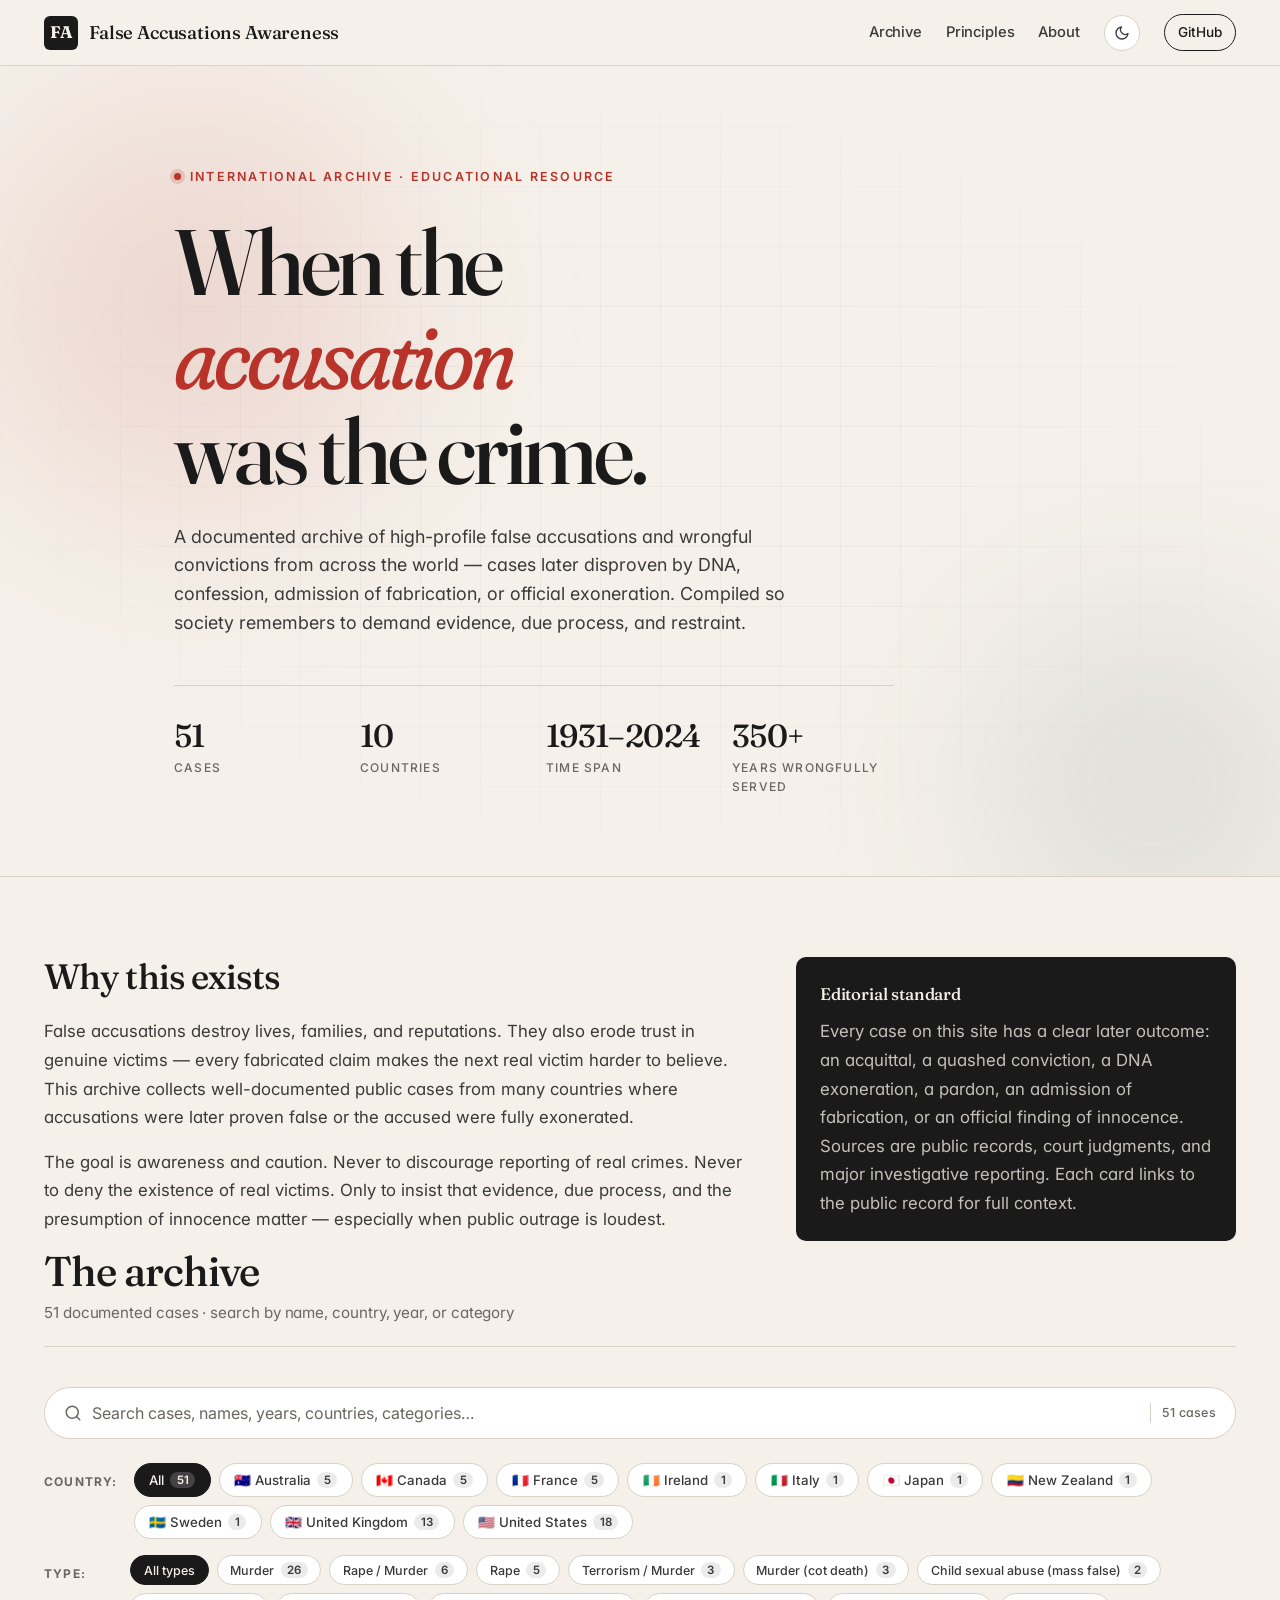
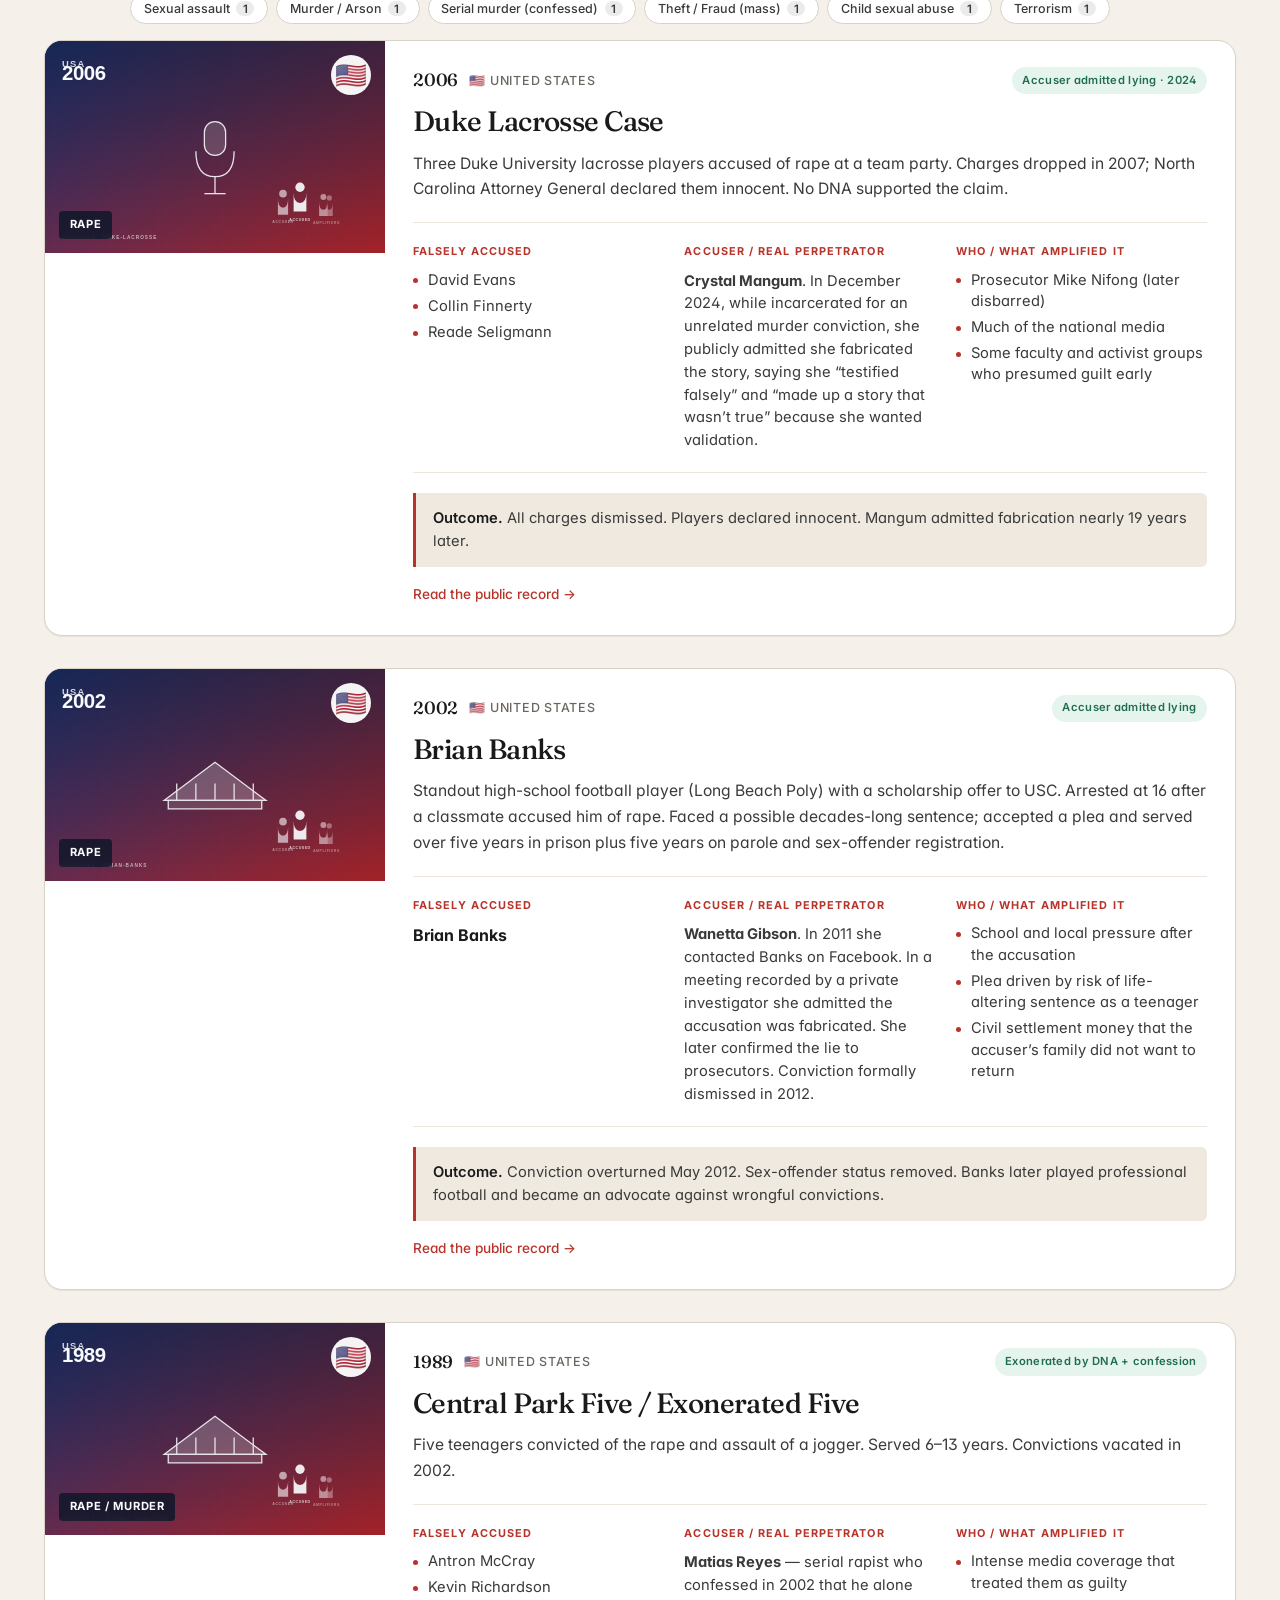
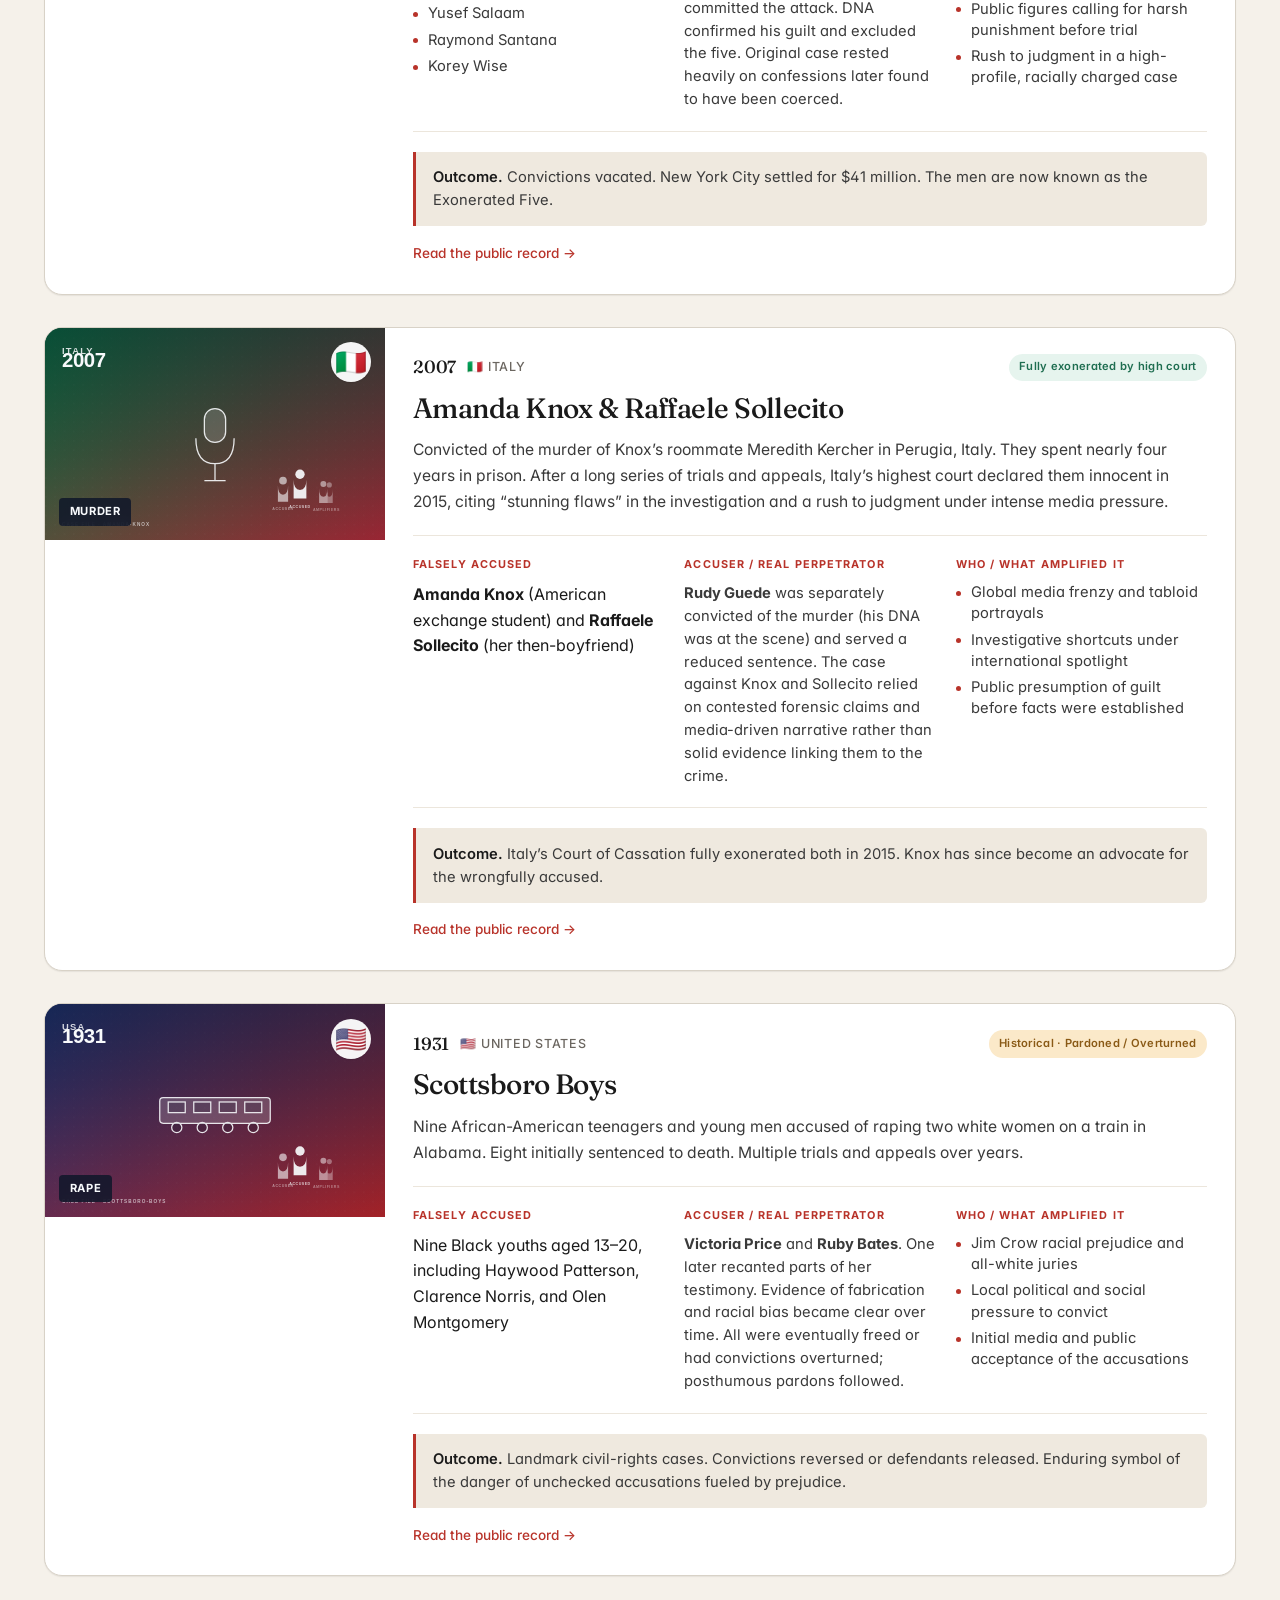
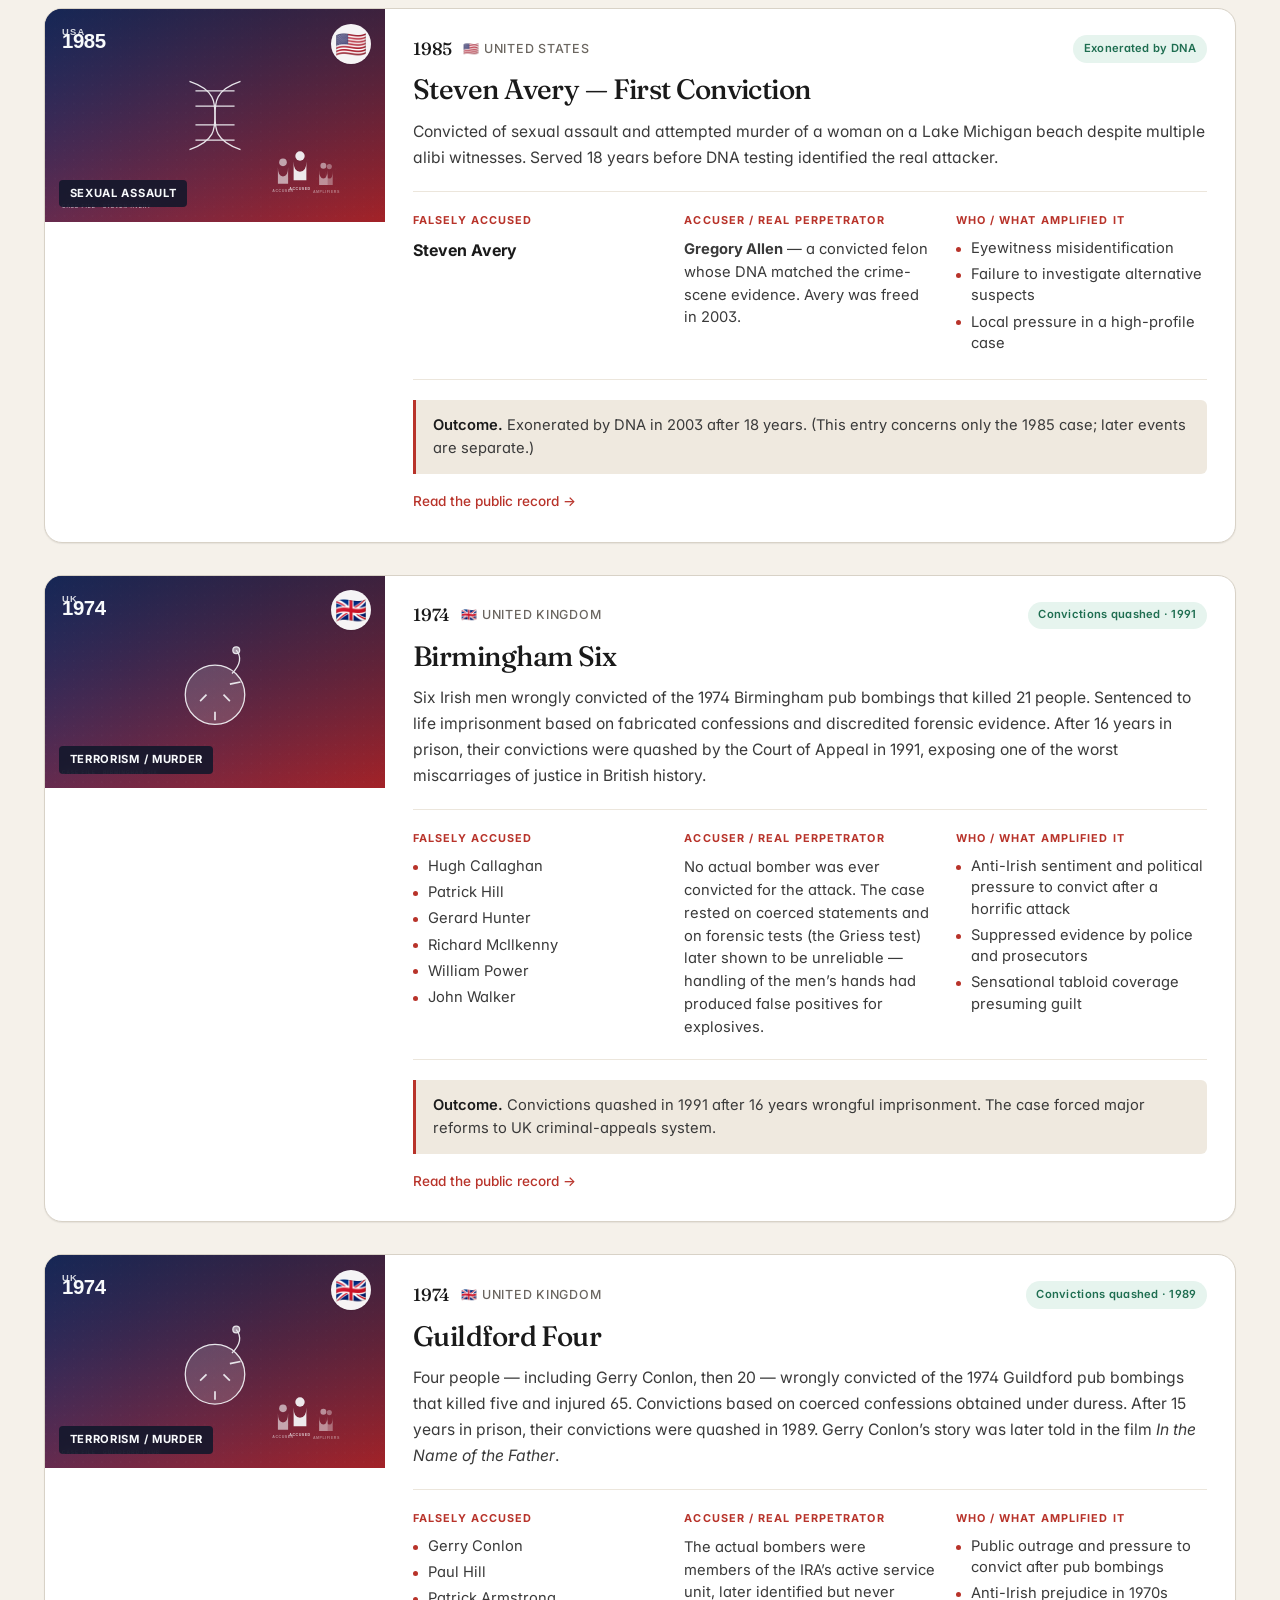
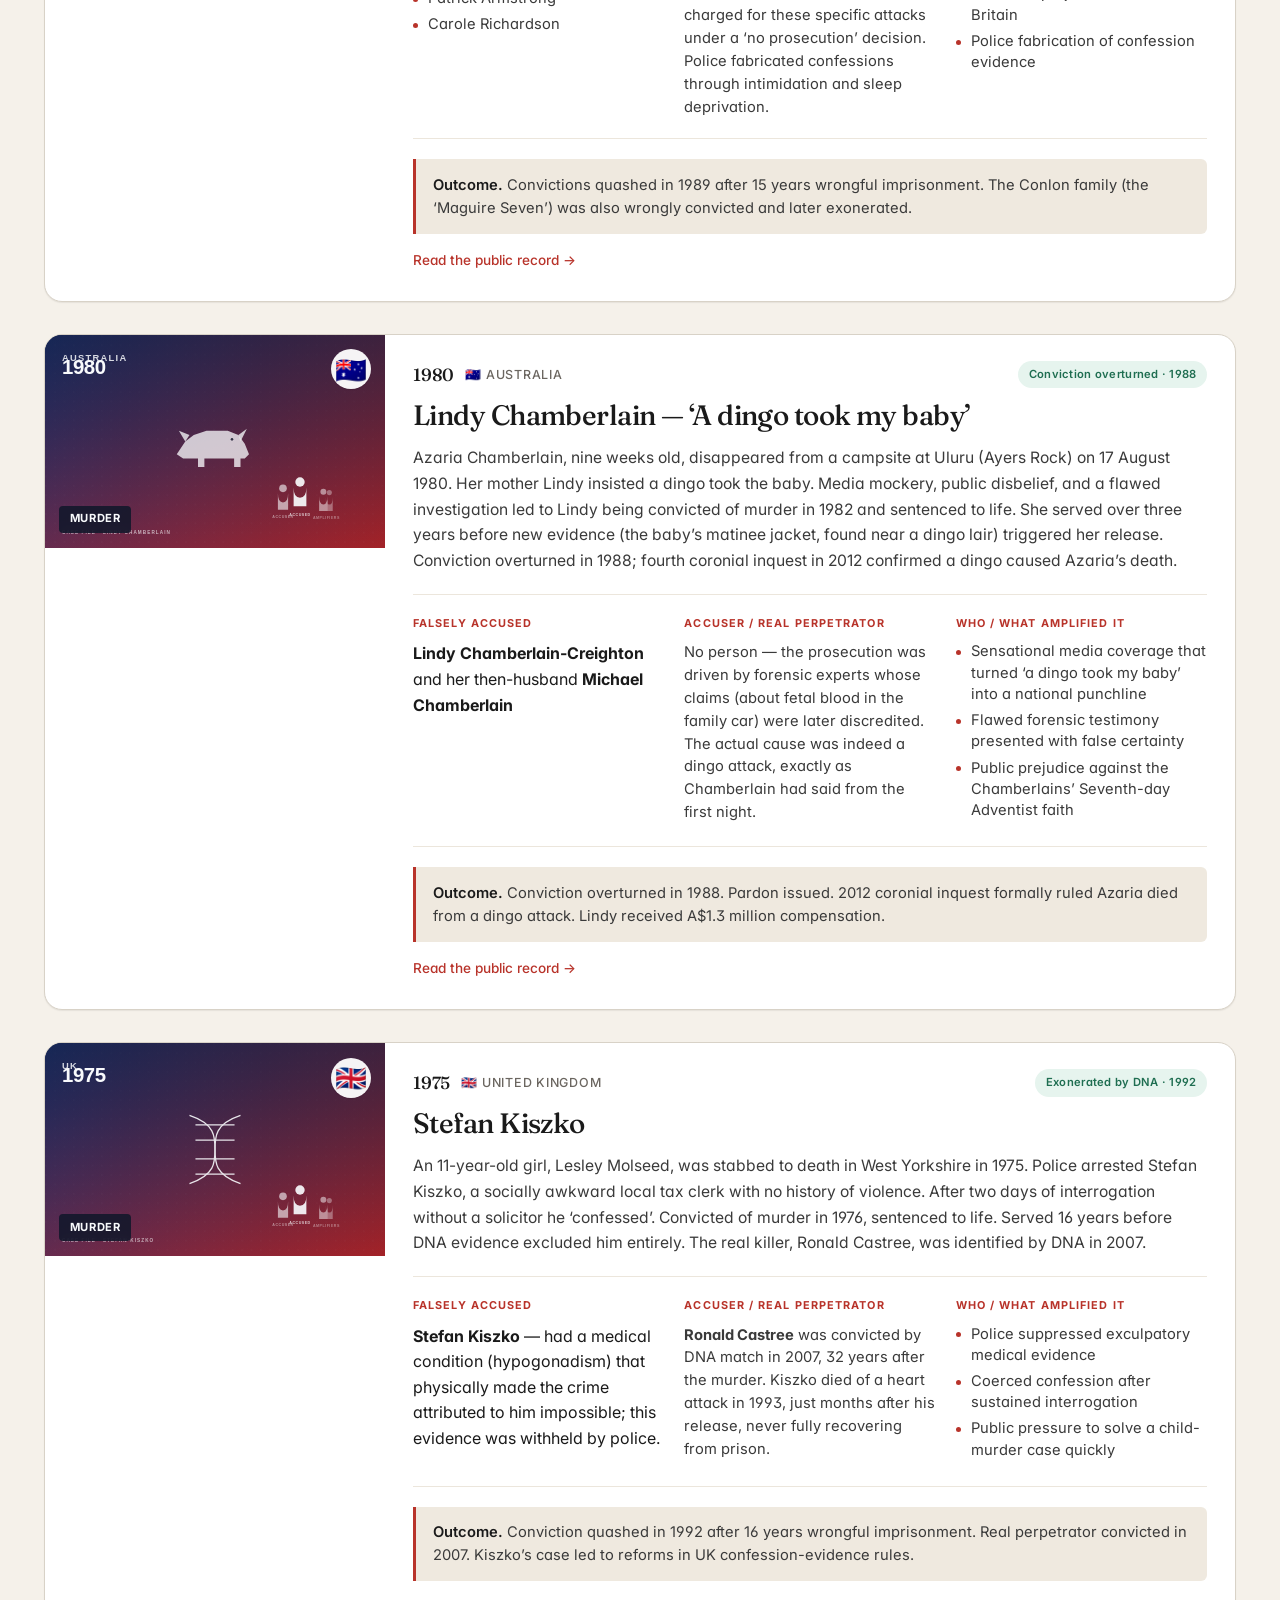
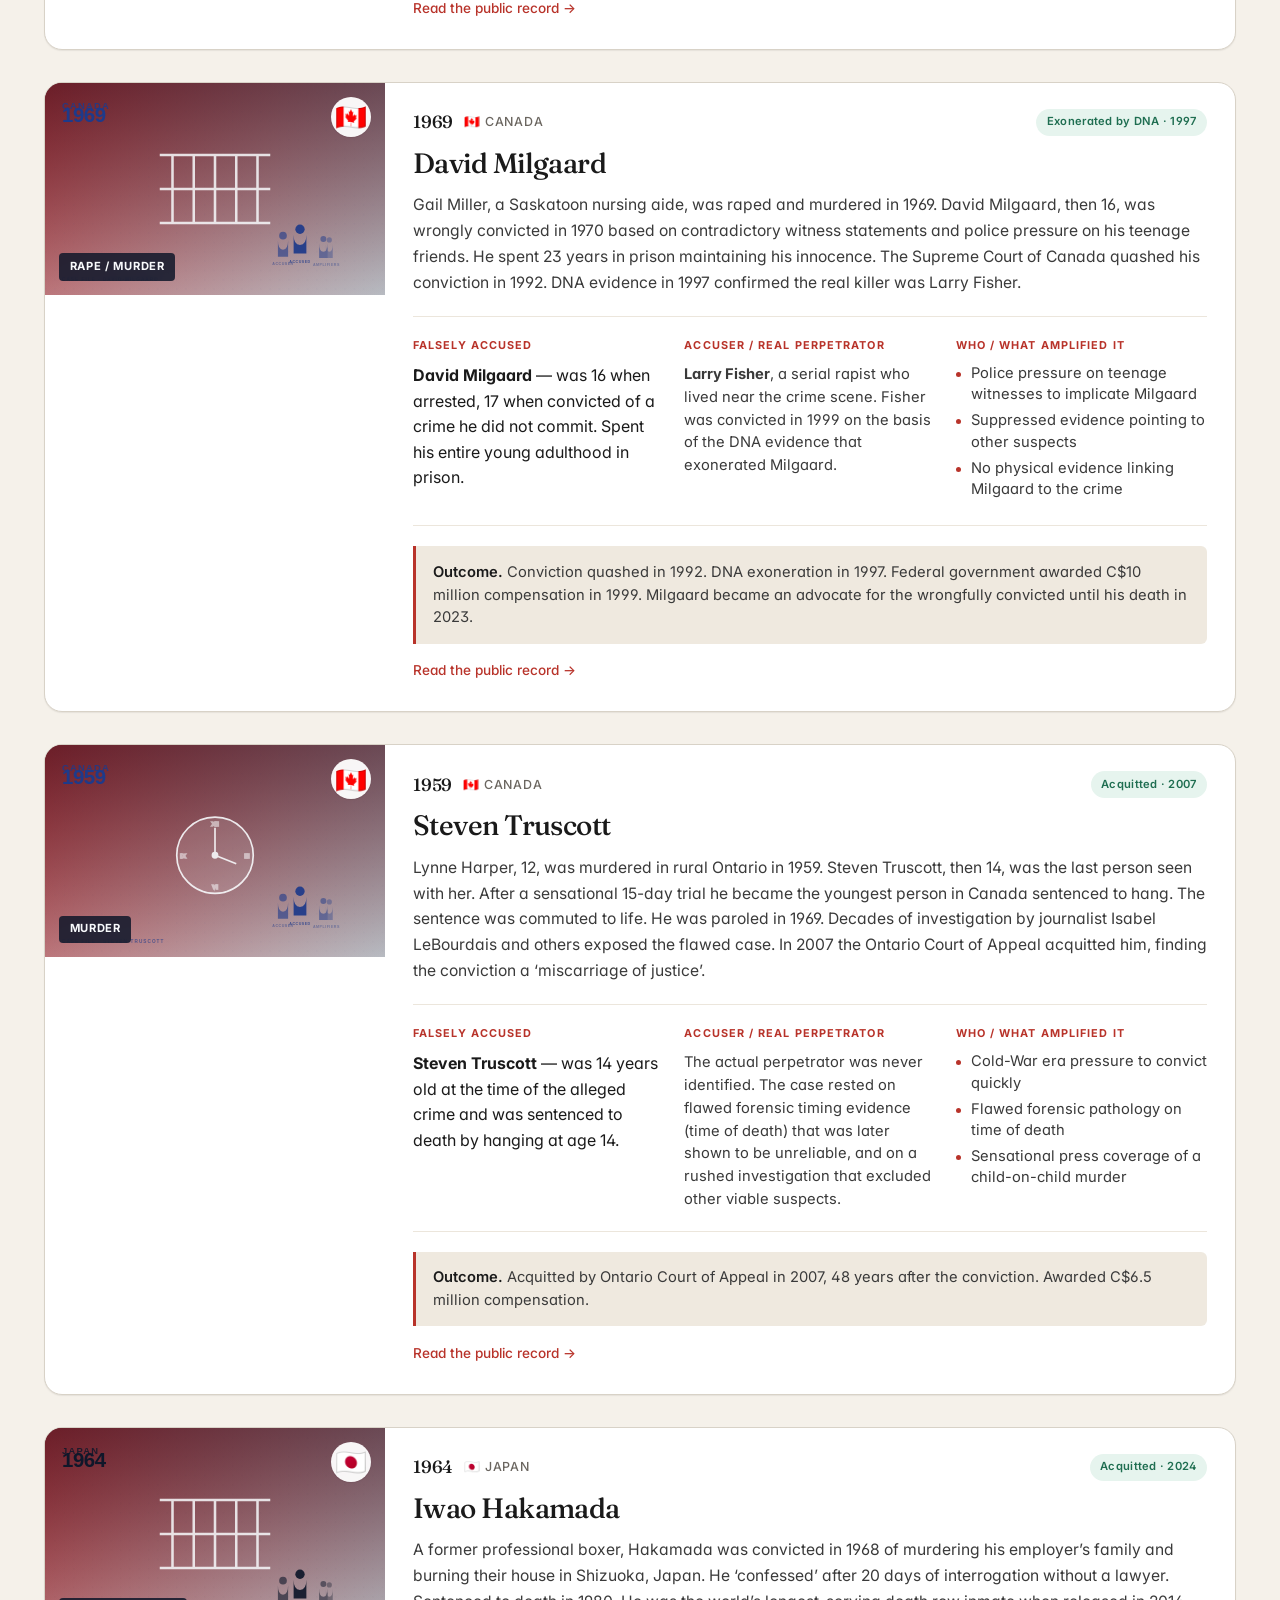
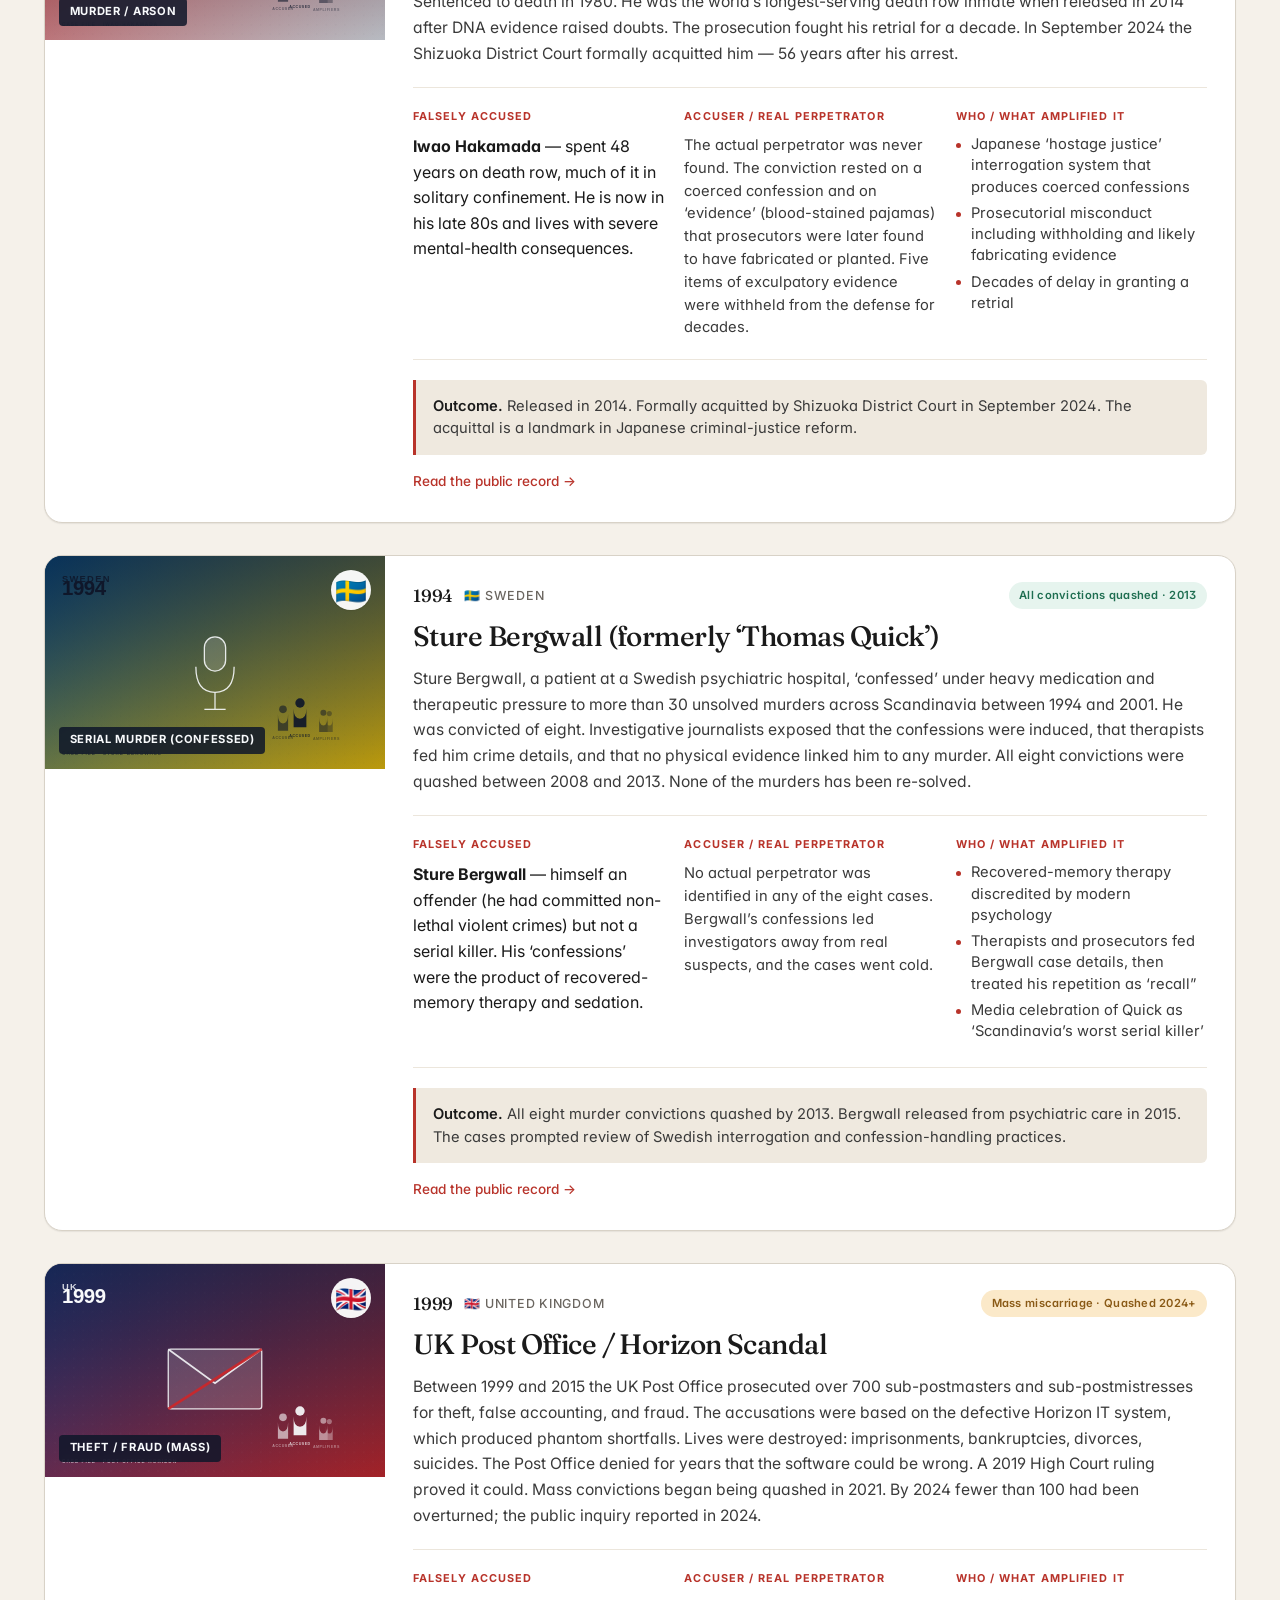
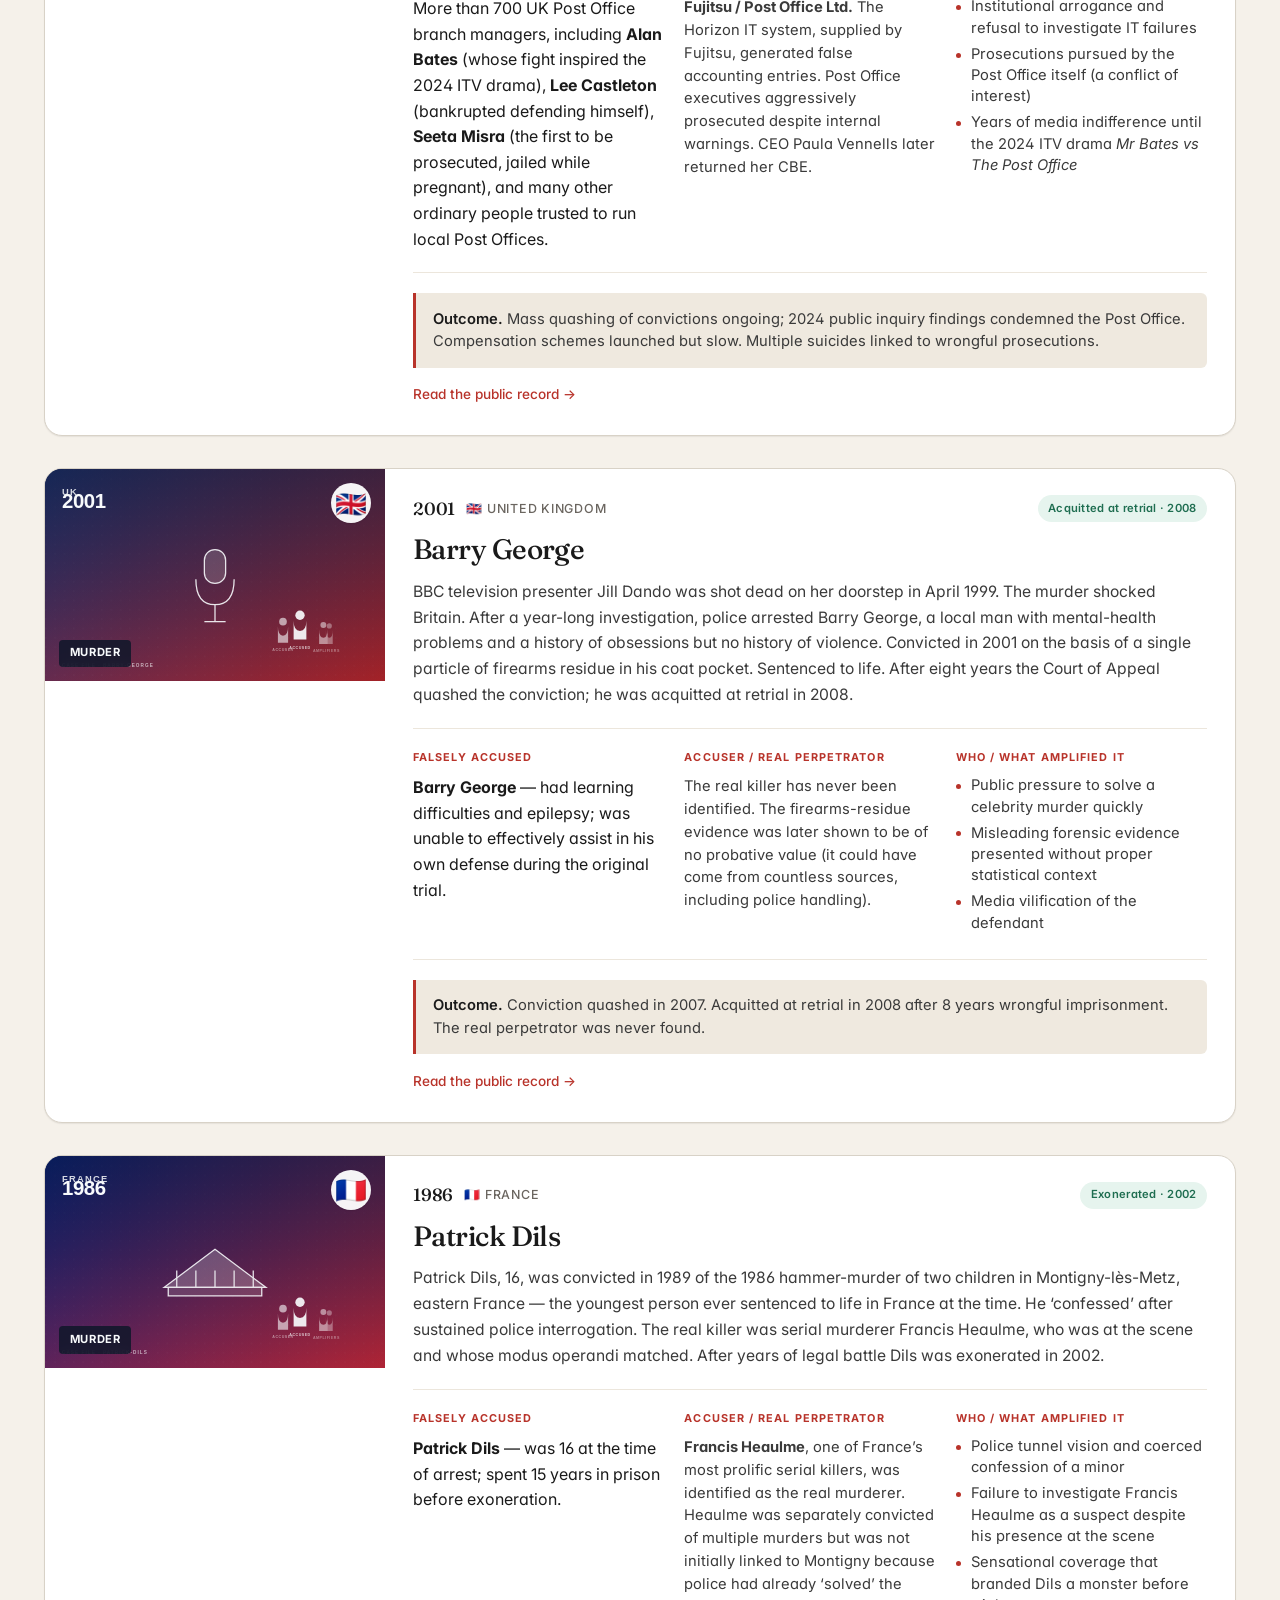
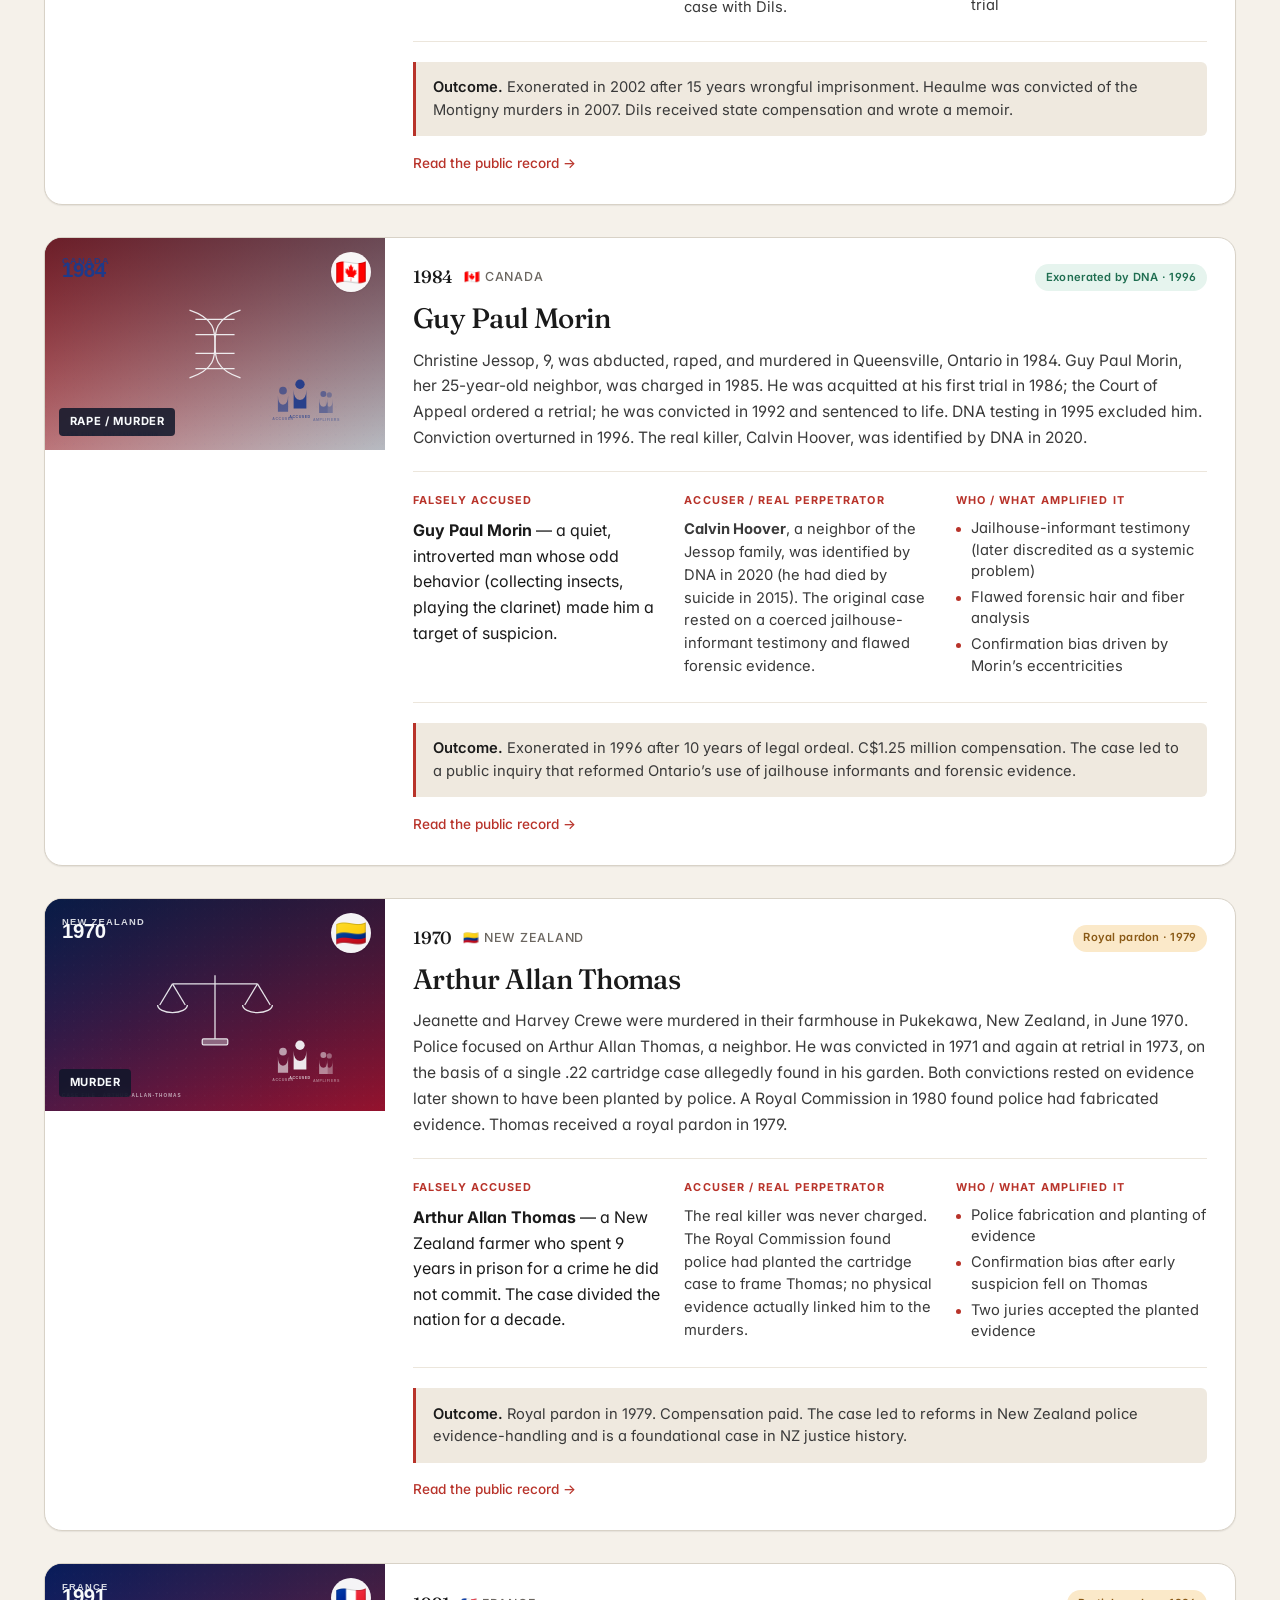
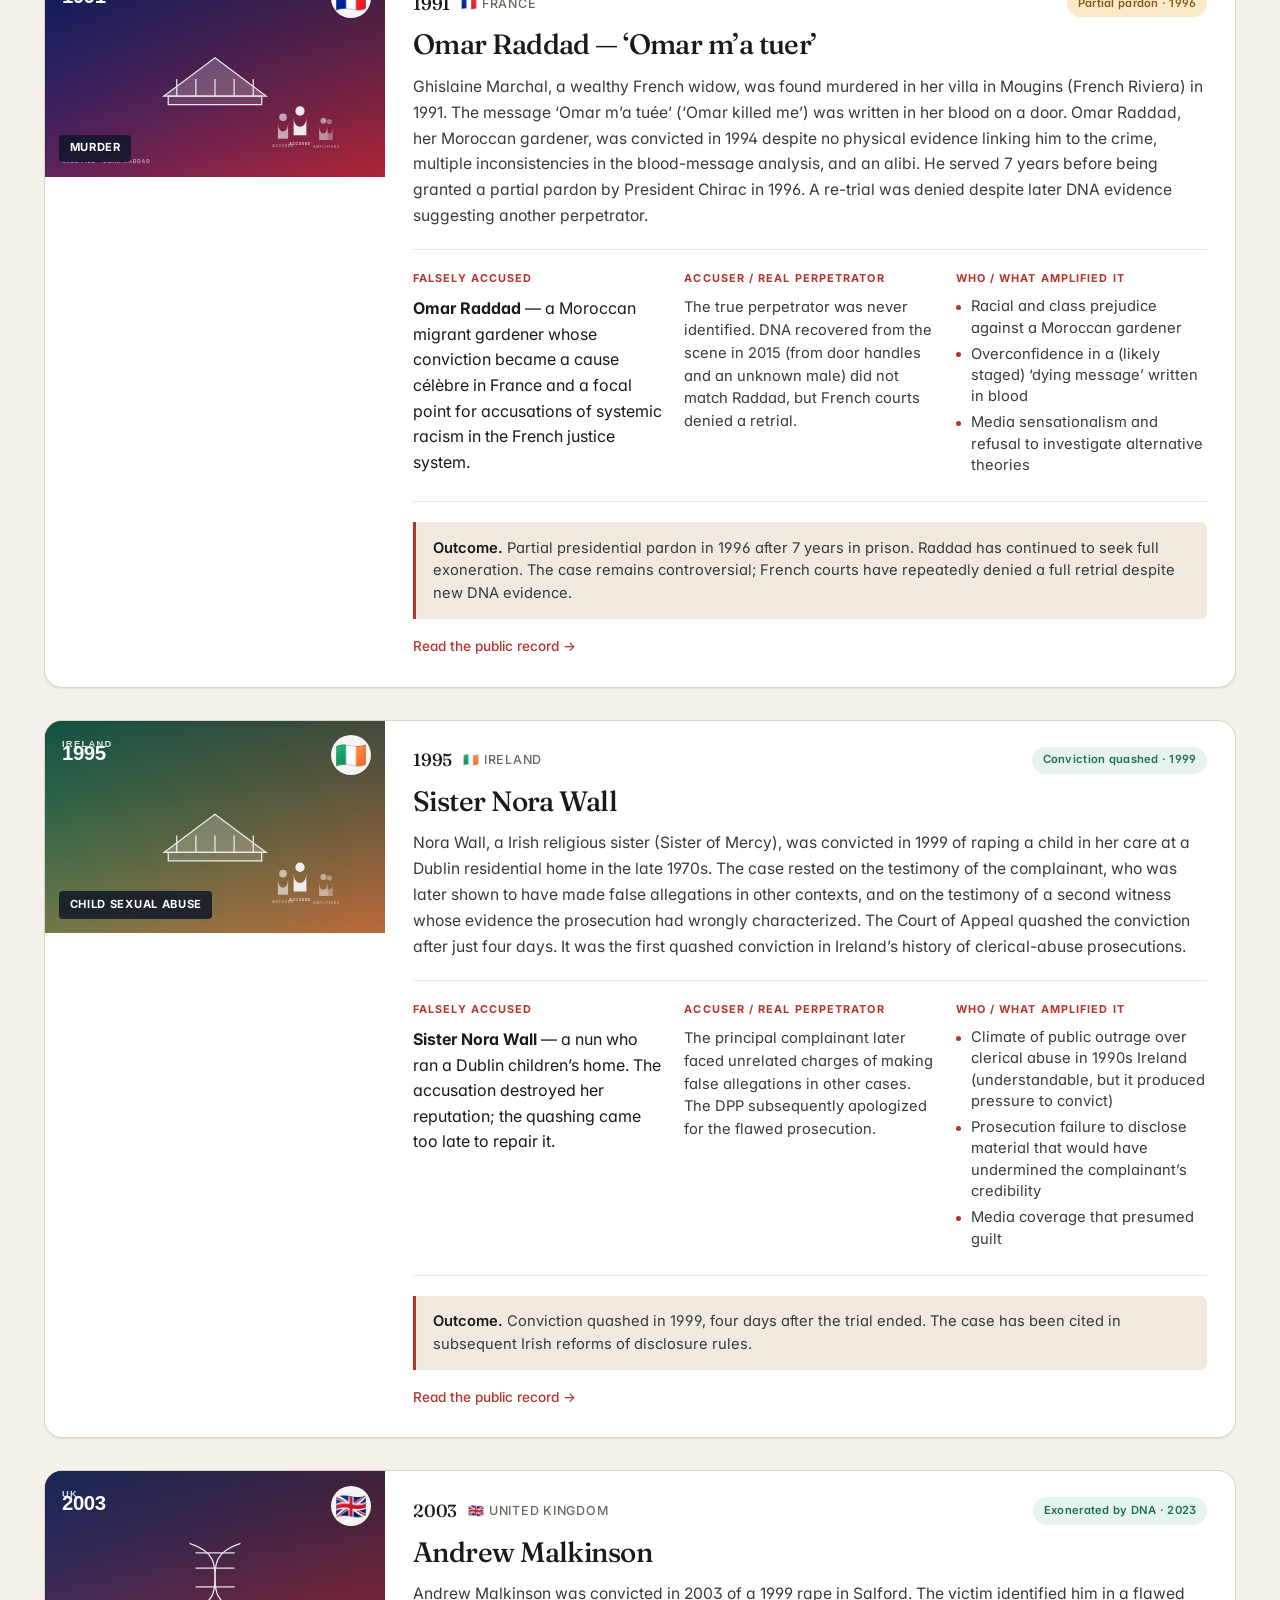
==== commit bcfec61d: "Expand to 51 cases + dark mode + search 30 new recent international cases (rape, murder, terror, the" ====
--- a/index.html
+++ b/index.html
@@ -1,5 +1,5 @@
 <!DOCTYPE html>
-<html lang="en">
+<html lang="en" data-theme="light">
 <head>
   <meta charset="UTF-8">
   <meta name="viewport" content="width=device-width, initial-scale=1.0">
@@ -10,10 +10,19 @@
   <link rel="preconnect" href="https://fonts.googleapis.com">
   <link rel="preconnect" href="https://fonts.gstatic.com" crossorigin>
   <link href="https://fonts.googleapis.com/css2?family=Fraunces:ital,opsz,wght@0,9..144,400;0,9..144,500;0,9..144,700;1,9..144,400&family=Inter:wght@400;500;600;700;800&display=swap" rel="stylesheet">
+  <script>
+    // Apply saved theme before paint to prevent flash
+    (function() {
+      try {
+        var t = localStorage.getItem('fa-theme') || 'light';
+        document.documentElement.setAttribute('data-theme', t);
+      } catch (e) {}
+    })();
+  </script>
 </head>
 <body>
 
-  <a class="skip-link" href="#cases">Skip to case archive</a>
+  <a class="skip-link" href="#archive">Skip to case archive</a>
 
   <!-- Top bar -->
   <div class="topbar">
@@ -26,6 +35,10 @@
         <a href="#archive">Archive</a>
         <a href="#principles">Principles</a>
         <a href="#about">About</a>
+        <button id="theme-toggle" class="theme-toggle" aria-label="Toggle dark mode" title="Toggle dark mode">
+          <svg class="icon-sun" width="16" height="16" viewBox="0 0 24 24" fill="none" stroke="currentColor" stroke-width="2" stroke-linecap="round" stroke-linejoin="round"><circle cx="12" cy="12" r="5"/><line x1="12" y1="1" x2="12" y2="3"/><line x1="12" y1="21" x2="12" y2="23"/><line x1="4.22" y1="4.22" x2="5.64" y2="5.64"/><line x1="18.36" y1="18.36" x2="19.78" y2="19.78"/><line x1="1" y1="12" x2="3" y2="12"/><line x1="21" y1="12" x2="23" y2="12"/><line x1="4.22" y1="19.78" x2="5.64" y2="18.36"/><line x1="18.36" y1="5.64" x2="19.78" y2="4.22"/></svg>
+          <svg class="icon-moon" width="16" height="16" viewBox="0 0 24 24" fill="none" stroke="currentColor" stroke-width="2" stroke-linecap="round" stroke-linejoin="round"><path d="M21 12.79A9 9 0 1 1 11.21 3 7 7 0 0 0 21 12.79z"/></svg>
+        </button>
         <a class="ghost-btn" href="https://github.com/desurfofficial-ship-it/false-accusations-awareness" target="_blank" rel="noopener">GitHub</a>
       </nav>
     </div>
@@ -43,10 +56,10 @@
       <h1>When the<br><em>accusation</em><br>was the crime.</h1>
       <p class="tagline">A documented archive of high-profile false accusations and wrongful convictions from across the world &mdash; cases later disproven by DNA, confession, admission of fabrication, or official exoneration. Compiled so society remembers to demand evidence, due process, and restraint.</p>
       <div class="hero-stats">
-        <div class="hstat"><span class="num">21</span><span class="label">Cases</span></div>
+        <div class="hstat"><span class="num">51</span><span class="label">Cases</span></div>
         <div class="hstat"><span class="num">10</span><span class="label">Countries</span></div>
         <div class="hstat"><span class="num">1931&ndash;2024</span><span class="label">Time span</span></div>
-        <div class="hstat"><span class="num">100+</span><span class="label">Years wrongfully served</span></div>
+        <div class="hstat"><span class="num">350+</span><span class="label">Years wrongfully served</span></div>
       </div>
     </div>
   </header>
@@ -68,38 +81,65 @@
       </div>
     </section>
 
-    <!-- World map / country list -->
-    <section class="countries container">
+    <!-- Search + filter controls -->
+    <section class="controls container" id="archive">
       <div class="section-head">
-        <h2>Cases by country</h2>
-        <p class="section-sub">Filter the archive below</p>
+        <h2>The archive</h2>
+        <p class="section-sub">51 documented cases &middot; search by name, country, year, or category</p>
       </div>
-      <div class="chips">
-        <button class="chip is-active" data-filter="all">All <span class="count">21</span></button>
-        <button class="chip" data-filter="AU">&#127462;&#127482; Australia <span class="count">1</span></button>
-        <button class="chip" data-filter="CA">&#127464;&#127462; Canada <span class="count">3</span></button>
-        <button class="chip" data-filter="FR">&#127467;&#127479; France <span class="count">2</span></button>
+
+      <div class="search-wrap">
+        <svg class="search-icon" width="18" height="18" viewBox="0 0 24 24" fill="none" stroke="currentColor" stroke-width="2" stroke-linecap="round" stroke-linejoin="round"><circle cx="11" cy="11" r="8"/><line x1="21" y1="21" x2="16.65" y2="16.65"/></svg>
+        <input type="search" id="search-input" placeholder="Search cases, names, years, countries, categories&hellip;" autocomplete="off" aria-label="Search the case archive">
+        <button id="search-clear" class="search-clear" aria-label="Clear search">&times;</button>
+        <span id="result-count" class="result-count">51 cases</span>
+      </div>
+
+      <div class="filter-row">
+        <span class="filter-label">Country:</span>
+        <div class="chips">
+          <button class="chip is-active" data-filter="all">All <span class="count">51</span></button>
+        <button class="chip" data-filter="AU">&#127462;&#127482; Australia <span class="count">5</span></button>
+        <button class="chip" data-filter="CA">&#127464;&#127462; Canada <span class="count">5</span></button>
+        <button class="chip" data-filter="FR">&#127467;&#127479; France <span class="count">5</span></button>
         <button class="chip" data-filter="IE">&#127470;&#127466; Ireland <span class="count">1</span></button>
         <button class="chip" data-filter="IT">&#127470;&#127481; Italy <span class="count">1</span></button>
         <button class="chip" data-filter="JP">&#127471;&#127477; Japan <span class="count">1</span></button>
         <button class="chip" data-filter="NZ">&#127464;&#127476; New Zealand <span class="count">1</span></button>
         <button class="chip" data-filter="SE">&#127480;&#127466; Sweden <span class="count">1</span></button>
-        <button class="chip" data-filter="UK">&#127468;&#127463; United Kingdom <span class="count">5</span></button>
-        <button class="chip" data-filter="US">&#127482;&#127480; United States <span class="count">5</span></button>
+        <button class="chip" data-filter="UK">&#127468;&#127463; United Kingdom <span class="count">13</span></button>
+        <button class="chip" data-filter="US">&#127482;&#127480; United States <span class="count">18</span></button>
+        </div>
+      </div>
+
+      <div class="filter-row">
+        <span class="filter-label">Type:</span>
+        <div class="chips">
+          <button class="chip cat-chip is-active" data-cat="all">All types</button>
+        <button class="chip cat-chip" data-cat="Murder">Murder <span class="count">26</span></button>
+        <button class="chip cat-chip" data-cat="Rape / Murder">Rape / Murder <span class="count">6</span></button>
+        <button class="chip cat-chip" data-cat="Rape">Rape <span class="count">5</span></button>
+        <button class="chip cat-chip" data-cat="Terrorism / Murder">Terrorism / Murder <span class="count">3</span></button>
+        <button class="chip cat-chip" data-cat="Murder (cot death)">Murder (cot death) <span class="count">3</span></button>
+        <button class="chip cat-chip" data-cat="Child sexual abuse (mass false)">Child sexual abuse (mass false) <span class="count">2</span></button>
+        <button class="chip cat-chip" data-cat="Sexual assault">Sexual assault <span class="count">1</span></button>
+        <button class="chip cat-chip" data-cat="Murder / Arson">Murder / Arson <span class="count">1</span></button>
+        <button class="chip cat-chip" data-cat="Serial murder (confessed)">Serial murder (confessed) <span class="count">1</span></button>
+        <button class="chip cat-chip" data-cat="Theft / Fraud (mass)">Theft / Fraud (mass) <span class="count">1</span></button>
+        <button class="chip cat-chip" data-cat="Child sexual abuse">Child sexual abuse <span class="count">1</span></button>
+        <button class="chip cat-chip" data-cat="Terrorism">Terrorism <span class="count">1</span></button>
+        </div>
       </div>
     </section>
 
     <!-- Case archive -->
-    <section class="cases container" id="archive">
-      <div class="section-head">
-        <h2>The archive</h2>
-        <p class="section-sub">21 documented cases &middot; ordered chronologically (most recent first)</p>
-      </div>
-      <div class="case-list">
-              <article class="case-card" data-country="US" data-year="2006" id="duke-lacrosse">
+    <section class="cases container">
+      <div class="case-list" id="case-list">
+              <article class="case-card" data-country="US" data-year="2006" data-category="Rape" data-search="duke lacrosse case united states 2006 rape three duke university lacrosse players accused of rape at a team party. charges dropped in 2007; north carolina attorney general declared them innocent. no dna supported the claim. david evans collin finnerty reade seligmann crystal mangum. in december 2024, while incarcerated for an unrelated murder conviction, she publicly admitted she fabricated the story, saying she &amp;ldquo;testified falsely&amp;rdquo; and &amp;ldquo;made up a story that wasn&amp;rsquo;t true&amp;rdquo; because she wanted validation." id="duke-lacrosse">
         <div class="case-media">
           <img src="assets/img/duke-lacrosse.svg" alt="Case illustration: Duke Lacrosse Case" loading="lazy">
           <div class="case-flag">&#127482;&#127480;</div>
+          <div class="case-cat">Rape</div>
         </div>
         <div class="case-body">
           <div class="case-meta">
@@ -115,7 +155,7 @@
               <ul><li>David Evans</li><li>Collin Finnerty</li><li>Reade Seligmann</li></ul>
             </div>
             <div class="col">
-              <h4>Person who lied / Real perpetrator</h4>
+              <h4>Accuser / Real perpetrator</h4>
               <p><strong>Crystal Mangum</strong>. In December 2024, while incarcerated for an unrelated murder conviction, she publicly admitted she fabricated the story, saying she &ldquo;testified falsely&rdquo; and &ldquo;made up a story that wasn&rsquo;t true&rdquo; because she wanted validation.</p>
             </div>
             <div class="col">
@@ -128,10 +168,11 @@
         </div>
       </article>
 
-      <article class="case-card" data-country="US" data-year="2002" id="brian-banks">
+      <article class="case-card" data-country="US" data-year="2002" data-category="Rape" data-search="brian banks united states 2002 rape standout high-school football player (long beach poly) with a scholarship offer to usc. arrested at 16 after a classmate accused him of rape. faced a possible decades-long sentence; accepted a plea and served over five years in prison plus five years on parole and sex-offender registration. brian banks wanetta gibson. in 2011 she contacted banks on facebook. in a meeting recorded by a private investigator she admitted the accusation was fabricated. she later confirmed the lie to prosecutors. conviction formally dismissed in 2012." id="brian-banks">
         <div class="case-media">
           <img src="assets/img/brian-banks.svg" alt="Case illustration: Brian Banks" loading="lazy">
           <div class="case-flag">&#127482;&#127480;</div>
+          <div class="case-cat">Rape</div>
         </div>
         <div class="case-body">
           <div class="case-meta">
@@ -147,7 +188,7 @@
               <ul><strong>Brian Banks</strong></ul>
             </div>
             <div class="col">
-              <h4>Person who lied / Real perpetrator</h4>
+              <h4>Accuser / Real perpetrator</h4>
               <p><strong>Wanetta Gibson</strong>. In 2011 she contacted Banks on Facebook. In a meeting recorded by a private investigator she admitted the accusation was fabricated. She later confirmed the lie to prosecutors. Conviction formally dismissed in 2012.</p>
             </div>
             <div class="col">
@@ -160,10 +201,11 @@
         </div>
       </article>
 
-      <article class="case-card" data-country="US" data-year="1989" id="central-park-five">
+      <article class="case-card" data-country="US" data-year="1989" data-category="Rape / Murder" data-search="central park five / exonerated five united states 1989 rape / murder five teenagers convicted of the rape and assault of a jogger. served 6&amp;ndash;13 years. convictions vacated in 2002. antron mccray kevin richardson yusef salaam raymond santana korey wise matias reyes &amp;mdash; serial rapist who confessed in 2002 that he alone committed the attack. dna confirmed his guilt and excluded the five. original case rested heavily on confessions later found to have been coerced." id="central-park-five">
         <div class="case-media">
           <img src="assets/img/central-park-five.svg" alt="Case illustration: Central Park Five / Exonerated Five" loading="lazy">
           <div class="case-flag">&#127482;&#127480;</div>
+          <div class="case-cat">Rape / Murder</div>
         </div>
         <div class="case-body">
           <div class="case-meta">
@@ -179,7 +221,7 @@
               <ul><li>Antron McCray</li><li>Kevin Richardson</li><li>Yusef Salaam</li><li>Raymond Santana</li><li>Korey Wise</li></ul>
             </div>
             <div class="col">
-              <h4>Person who lied / Real perpetrator</h4>
+              <h4>Accuser / Real perpetrator</h4>
               <p><strong>Matias Reyes</strong> &mdash; serial rapist who confessed in 2002 that he alone committed the attack. DNA confirmed his guilt and excluded the five. Original case rested heavily on confessions later found to have been coerced.</p>
             </div>
             <div class="col">
@@ -192,10 +234,11 @@
         </div>
       </article>
 
-      <article class="case-card" data-country="IT" data-year="2007" id="amanda-knox">
+      <article class="case-card" data-country="IT" data-year="2007" data-category="Murder" data-search="amanda knox &amp; raffaele sollecito italy 2007 murder convicted of the murder of knox&amp;rsquo;s roommate meredith kercher in perugia, italy. they spent nearly four years in prison. after a long series of trials and appeals, italy&amp;rsquo;s highest court declared them innocent in 2015, citing &amp;ldquo;stunning flaws&amp;rdquo; in the investigation and a rush to judgment under intense media pressure. amanda knox (american exchange student) and raffaele sollecito (her then-boyfriend) rudy guede was separately convicted of the murder (his dna was at the scene) and served a reduced sentence. the case against knox and sollecito relied on contested forensic claims and media-driven narrative rather than solid evidence linking them to the crime." id="amanda-knox">
         <div class="case-media">
           <img src="assets/img/amanda-knox.svg" alt="Case illustration: Amanda Knox &amp; Raffaele Sollecito" loading="lazy">
           <div class="case-flag">&#127470;&#127481;</div>
+          <div class="case-cat">Murder</div>
         </div>
         <div class="case-body">
           <div class="case-meta">
@@ -211,7 +254,7 @@
               <ul><strong>Amanda Knox</strong> (American exchange student) and <strong>Raffaele Sollecito</strong> (her then-boyfriend)</ul>
             </div>
             <div class="col">
-              <h4>Person who lied / Real perpetrator</h4>
+              <h4>Accuser / Real perpetrator</h4>
               <p><strong>Rudy Guede</strong> was separately convicted of the murder (his DNA was at the scene) and served a reduced sentence. The case against Knox and Sollecito relied on contested forensic claims and media-driven narrative rather than solid evidence linking them to the crime.</p>
             </div>
             <div class="col">
@@ -224,10 +267,11 @@
         </div>
       </article>
 
-      <article class="case-card" data-country="US" data-year="1931" id="scottsboro-boys">
+      <article class="case-card" data-country="US" data-year="1931" data-category="Rape" data-search="scottsboro boys united states 1931 rape nine african-american teenagers and young men accused of raping two white women on a train in alabama. eight initially sentenced to death. multiple trials and appeals over years. nine black youths aged 13&amp;ndash;20, including haywood patterson, clarence norris, and olen montgomery victoria price and ruby bates. one later recanted parts of her testimony. evidence of fabrication and racial bias became clear over time. all were eventually freed or had convictions overturned; posthumous pardons followed." id="scottsboro-boys">
         <div class="case-media">
           <img src="assets/img/scottsboro-boys.svg" alt="Case illustration: Scottsboro Boys" loading="lazy">
           <div class="case-flag">&#127482;&#127480;</div>
+          <div class="case-cat">Rape</div>
         </div>
         <div class="case-body">
           <div class="case-meta">
@@ -243,7 +287,7 @@
               <ul>Nine Black youths aged 13&ndash;20, including Haywood Patterson, Clarence Norris, and Olen Montgomery</ul>
             </div>
             <div class="col">
-              <h4>Person who lied / Real perpetrator</h4>
+              <h4>Accuser / Real perpetrator</h4>
               <p><strong>Victoria Price</strong> and <strong>Ruby Bates</strong>. One later recanted parts of her testimony. Evidence of fabrication and racial bias became clear over time. All were eventually freed or had convictions overturned; posthumous pardons followed.</p>
             </div>
             <div class="col">
@@ -256,10 +300,11 @@
         </div>
       </article>
 
-      <article class="case-card" data-country="US" data-year="1985" id="steven-avery">
+      <article class="case-card" data-country="US" data-year="1985" data-category="Sexual assault" data-search="steven avery &amp;mdash; first conviction united states 1985 sexual assault convicted of sexual assault and attempted murder of a woman on a lake michigan beach despite multiple alibi witnesses. served 18 years before dna testing identified the real attacker. steven avery gregory allen &amp;mdash; a convicted felon whose dna matched the crime-scene evidence. avery was freed in 2003." id="steven-avery">
         <div class="case-media">
           <img src="assets/img/steven-avery.svg" alt="Case illustration: Steven Avery &amp;mdash; First Conviction" loading="lazy">
           <div class="case-flag">&#127482;&#127480;</div>
+          <div class="case-cat">Sexual assault</div>
         </div>
         <div class="case-body">
           <div class="case-meta">
@@ -275,7 +320,7 @@
               <ul><strong>Steven Avery</strong></ul>
             </div>
             <div class="col">
-              <h4>Person who lied / Real perpetrator</h4>
+              <h4>Accuser / Real perpetrator</h4>
               <p><strong>Gregory Allen</strong> &mdash; a convicted felon whose DNA matched the crime-scene evidence. Avery was freed in 2003.</p>
             </div>
             <div class="col">
@@ -288,10 +333,11 @@
         </div>
       </article>
 
-      <article class="case-card" data-country="UK" data-year="1974" id="birmingham-six">
+      <article class="case-card" data-country="UK" data-year="1974" data-category="Terrorism / Murder" data-search="birmingham six united kingdom 1974 terrorism / murder six irish men wrongly convicted of the 1974 birmingham pub bombings that killed 21 people. sentenced to life imprisonment based on fabricated confessions and discredited forensic evidence. after 16 years in prison, their convictions were quashed by the court of appeal in 1991, exposing one of the worst miscarriages of justice in british history. hugh callaghan patrick hill gerard hunter richard mcilkenny william power john walker no actual bomber was ever convicted for the attack. the case rested on coerced statements and on forensic tests (the griess test) later shown to be unreliable &amp;mdash; handling of the men&amp;rsquo;s hands had produced false positives for explosives." id="birmingham-six">
         <div class="case-media">
           <img src="assets/img/birmingham-six.svg" alt="Case illustration: Birmingham Six" loading="lazy">
           <div class="case-flag">&#127468;&#127463;</div>
+          <div class="case-cat">Terrorism / Murder</div>
         </div>
         <div class="case-body">
           <div class="case-meta">
@@ -320,10 +366,11 @@
         </div>
       </article>
 
-      <article class="case-card" data-country="UK" data-year="1974" id="guildford-four">
+      <article class="case-card" data-country="UK" data-year="1974" data-category="Terrorism / Murder" data-search="guildford four united kingdom 1974 terrorism / murder four people &amp;mdash; including gerry conlon, then 20 &amp;mdash; wrongly convicted of the 1974 guildford pub bombings that killed five and injured 65. convictions based on coerced confessions obtained under duress. after 15 years in prison, their convictions were quashed in 1989. gerry conlon&amp;rsquo;s story was later told in the film in the name of the father. gerry conlon paul hill patrick armstrong carole richardson the actual bombers were members of the ira&amp;rsquo;s active service unit, later identified but never charged for these specific attacks under a &amp;lsquo;no prosecution&amp;rsquo; decision. police fabricated confessions through intimidation and sleep deprivation." id="guildford-four">
         <div class="case-media">
           <img src="assets/img/guildford-four.svg" alt="Case illustration: Guildford Four" loading="lazy">
           <div class="case-flag">&#127468;&#127463;</div>
+          <div class="case-cat">Terrorism / Murder</div>
         </div>
         <div class="case-body">
           <div class="case-meta">
@@ -352,10 +399,11 @@
         </div>
       </article>
 
-      <article class="case-card" data-country="AU" data-year="1980" id="lindy-chamberlain">
+      <article class="case-card" data-country="AU" data-year="1980" data-category="Murder" data-search="lindy chamberlain &amp;mdash; &amp;lsquo;a dingo took my baby&amp;rsquo; australia 1980 murder azaria chamberlain, nine weeks old, disappeared from a campsite at uluru (ayers rock) on 17 august 1980. her mother lindy insisted a dingo took the baby. media mockery, public disbelief, and a flawed investigation led to lindy being convicted of murder in 1982 and sentenced to life. she served over three years before new evidence (the baby&amp;rsquo;s matinee jacket, found near a dingo lair) triggered her release. conviction overturned in 1988; fourth coronial inquest in 2012 confirmed a dingo caused azaria&amp;rsquo;s death. lindy chamberlain-creighton and her then-husband michael chamberlain no person &amp;mdash; the prosecution was driven by forensic experts whose claims (about fetal blood in the family car) were later discredited. the actual cause was indeed a dingo attack, exactly as chamberlain had said from the first night." id="lindy-chamberlain">
         <div class="case-media">
           <img src="assets/img/lindy-chamberlain.svg" alt="Case illustration: Lindy Chamberlain &amp;mdash; &amp;lsquo;A dingo took my baby&amp;rsquo;" loading="lazy">
           <div class="case-flag">&#127462;&#127482;</div>
+          <div class="case-cat">Murder</div>
         </div>
         <div class="case-body">
           <div class="case-meta">
@@ -384,10 +432,11 @@
         </div>
       </article>
 
-      <article class="case-card" data-country="UK" data-year="1975" id="stefan-kiszko">
+      <article class="case-card" data-country="UK" data-year="1975" data-category="Murder" data-search="stefan kiszko united kingdom 1975 murder an 11-year-old girl, lesley molseed, was stabbed to death in west yorkshire in 1975. police arrested stefan kiszko, a socially awkward local tax clerk with no history of violence. after two days of interrogation without a solicitor he &amp;lsquo;confessed&amp;rsquo;. convicted of murder in 1976, sentenced to life. served 16 years before dna evidence excluded him entirely. the real killer, ronald castree, was identified by dna in 2007. stefan kiszko &amp;mdash; had a medical condition (hypogonadism) that physically made the crime attributed to him impossible; this evidence was withheld by police. ronald castree was convicted by dna match in 2007, 32 years after the murder. kiszko died of a heart attack in 1993, just months after his release, never fully recovering from prison." id="stefan-kiszko">
         <div class="case-media">
           <img src="assets/img/stefan-kiszko.svg" alt="Case illustration: Stefan Kiszko" loading="lazy">
           <div class="case-flag">&#127468;&#127463;</div>
+          <div class="case-cat">Murder</div>
         </div>
         <div class="case-body">
           <div class="case-meta">
@@ -416,10 +465,11 @@
         </div>
       </article>
 
-      <article class="case-card" data-country="CA" data-year="1969" id="david-milgaard">
+      <article class="case-card" data-country="CA" data-year="1969" data-category="Rape / Murder" data-search="david milgaard canada 1969 rape / murder gail miller, a saskatoon nursing aide, was raped and murdered in 1969. david milgaard, then 16, was wrongly convicted in 1970 based on contradictory witness statements and police pressure on his teenage friends. he spent 23 years in prison maintaining his innocence. the supreme court of canada quashed his conviction in 1992. dna evidence in 1997 confirmed the real killer was larry fisher. david milgaard &amp;mdash; was 16 when arrested, 17 when convicted of a crime he did not commit. spent his entire young adulthood in prison. larry fisher, a serial rapist who lived near the crime scene. fisher was convicted in 1999 on the basis of the dna evidence that exonerated milgaard." id="david-milgaard">
         <div class="case-media">
           <img src="assets/img/david-milgaard.svg" alt="Case illustration: David Milgaard" loading="lazy">
           <div class="case-flag">&#127464;&#127462;</div>
+          <div class="case-cat">Rape / Murder</div>
         </div>
         <div class="case-body">
           <div class="case-meta">
@@ -448,10 +498,11 @@
         </div>
       </article>
 
-      <article class="case-card" data-country="CA" data-year="1959" id="steven-truscott">
+      <article class="case-card" data-country="CA" data-year="1959" data-category="Murder" data-search="steven truscott canada 1959 murder lynne harper, 12, was murdered in rural ontario in 1959. steven truscott, then 14, was the last person seen with her. after a sensational 15-day trial he became the youngest person in canada sentenced to hang. the sentence was commuted to life. he was paroled in 1969. decades of investigation by journalist isabel lebourdais and others exposed the flawed case. in 2007 the ontario court of appeal acquitted him, finding the conviction a &amp;lsquo;miscarriage of justice&amp;rsquo;. steven truscott &amp;mdash; was 14 years old at the time of the alleged crime and was sentenced to death by hanging at age 14. the actual perpetrator was never identified. the case rested on flawed forensic timing evidence (time of death) that was later shown to be unreliable, and on a rushed investigation that excluded other viable suspects." id="steven-truscott">
         <div class="case-media">
           <img src="assets/img/steven-truscott.svg" alt="Case illustration: Steven Truscott" loading="lazy">
           <div class="case-flag">&#127464;&#127462;</div>
+          <div class="case-cat">Murder</div>
         </div>
         <div class="case-body">
           <div class="case-meta">
@@ -480,10 +531,11 @@
         </div>
       </article>
 
-      <article class="case-card" data-country="JP" data-year="1964" id="iwao-hakamada">
+      <article class="case-card" data-country="JP" data-year="1964" data-category="Murder / Arson" data-search="iwao hakamada japan 1964 murder / arson a former professional boxer, hakamada was convicted in 1968 of murdering his employer&amp;rsquo;s family and burning their house in shizuoka, japan. he &amp;lsquo;confessed&amp;rsquo; after 20 days of interrogation without a lawyer. sentenced to death in 1980. he was the world&amp;rsquo;s longest-serving death row inmate when released in 2014 after dna evidence raised doubts. the prosecution fought his retrial for a decade. in september 2024 the shizuoka district court formally acquitted him &amp;mdash; 56 years after his arrest. iwao hakamada &amp;mdash; spent 48 years on death row, much of it in solitary confinement. he is now in his late 80s and lives with severe mental-health consequences. the actual perpetrator was never found. the conviction rested on a coerced confession and on &amp;lsquo;evidence&amp;rsquo; (blood-stained pajamas) that prosecutors were later found to have fabricated or planted. five items of exculpatory evidence were withheld from the defense for decades." id="iwao-hakamada">
         <div class="case-media">
           <img src="assets/img/iwao-hakamada.svg" alt="Case illustration: Iwao Hakamada" loading="lazy">
           <div class="case-flag">&#127471;&#127477;</div>
+          <div class="case-cat">Murder / Arson</div>
         </div>
         <div class="case-body">
           <div class="case-meta">
@@ -499,7 +551,7 @@
               <ul><strong>Iwao Hakamada</strong> &mdash; spent 48 years on death row, much of it in solitary confinement. He is now in his late 80s and lives with severe mental-health consequences.</ul>
             </div>
             <div class="col">
-              <h4>Person who lied / Real perpetrator</h4>
+              <h4>Accuser / Real perpetrator</h4>
               <p>The actual perpetrator was never found. The conviction rested on a coerced confession and on &lsquo;evidence&rsquo; (blood-stained pajamas) that prosecutors were later found to have fabricated or planted. Five items of exculpatory evidence were withheld from the defense for decades.</p>
             </div>
             <div class="col">
@@ -512,10 +564,11 @@
         </div>
       </article>
 
-      <article class="case-card" data-country="SE" data-year="1994" id="sture-bergwall">
+      <article class="case-card" data-country="SE" data-year="1994" data-category="Serial murder (confessed)" data-search="sture bergwall (formerly &amp;lsquo;thomas quick&amp;rsquo;) sweden 1994 serial murder (confessed) sture bergwall, a patient at a swedish psychiatric hospital, &amp;lsquo;confessed&amp;rsquo; under heavy medication and therapeutic pressure to more than 30 unsolved murders across scandinavia between 1994 and 2001. he was convicted of eight. investigative journalists exposed that the confessions were induced, that therapists fed him crime details, and that no physical evidence linked him to any murder. all eight convictions were quashed between 2008 and 2013. none of the murders has been re-solved. sture bergwall &amp;mdash; himself an offender (he had committed non-lethal violent crimes) but not a serial killer. his &amp;lsquo;confessions&amp;rsquo; were the product of recovered-memory therapy and sedation. no actual perpetrator was identified in any of the eight cases. bergwall&amp;rsquo;s confessions led investigators away from real suspects, and the cases went cold." id="sture-bergwall">
         <div class="case-media">
           <img src="assets/img/sture-bergwall.svg" alt="Case illustration: Sture Bergwall (formerly &amp;lsquo;Thomas Quick&amp;rsquo;)" loading="lazy">
           <div class="case-flag">&#127480;&#127466;</div>
+          <div class="case-cat">Serial murder (confessed)</div>
         </div>
         <div class="case-body">
           <div class="case-meta">
@@ -531,7 +584,7 @@
               <ul><strong>Sture Bergwall</strong> &mdash; himself an offender (he had committed non-lethal violent crimes) but not a serial killer. His &lsquo;confessions&rsquo; were the product of recovered-memory therapy and sedation.</ul>
             </div>
             <div class="col">
-              <h4>Person who lied / Real perpetrator</h4>
+              <h4>Accuser / Real perpetrator</h4>
               <p>No actual perpetrator was identified in any of the eight cases. Bergwall&rsquo;s confessions led investigators away from real suspects, and the cases went cold.</p>
             </div>
             <div class="col">
@@ -544,10 +597,11 @@
         </div>
       </article>
 
-      <article class="case-card" data-country="UK" data-year="1999" id="post-office-horizon">
+      <article class="case-card" data-country="UK" data-year="1999" data-category="Theft / Fraud (mass)" data-search="uk post office / horizon scandal united kingdom 1999 theft / fraud (mass) between 1999 and 2015 the uk post office prosecuted over 700 sub-postmasters and sub-postmistresses for theft, false accounting, and fraud. the accusations were based on the defective horizon it system, which produced phantom shortfalls. lives were destroyed: imprisonments, bankruptcies, divorces, suicides. the post office denied for years that the software could be wrong. a 2019 high court ruling proved it could. mass convictions began being quashed in 2021. by 2024 fewer than 100 had been overturned; the public inquiry reported in 2024. more than 700 uk post office branch managers, including alan bates (whose fight inspired the 2024 itv drama), lee castleton (bankrupted defending himself), seeta misra (the first to be prosecuted, jailed while pregnant), and many other ordinary people trusted to run local post offices. fujitsu / post office ltd. the horizon it system, supplied by fujitsu, generated false accounting entries. post office executives aggressively prosecuted despite internal warnings. ceo paula vennells later returned her cbe." id="post-office-horizon">
         <div class="case-media">
           <img src="assets/img/post-office-horizon.svg" alt="Case illustration: UK Post Office / Horizon Scandal" loading="lazy">
           <div class="case-flag">&#127468;&#127463;</div>
+          <div class="case-cat">Theft / Fraud (mass)</div>
         </div>
         <div class="case-body">
           <div class="case-meta">
@@ -576,10 +630,11 @@
         </div>
       </article>
 
-      <article class="case-card" data-country="UK" data-year="2001" id="barry-george">
+      <article class="case-card" data-country="UK" data-year="2001" data-category="Murder" data-search="barry george united kingdom 2001 murder bbc television presenter jill dando was shot dead on her doorstep in april 1999. the murder shocked britain. after a year-long investigation, police arrested barry george, a local man with mental-health problems and a history of obsessions but no history of violence. convicted in 2001 on the basis of a single particle of firearms residue in his coat pocket. sentenced to life. after eight years the court of appeal quashed the conviction; he was acquitted at retrial in 2008. barry george &amp;mdash; had learning difficulties and epilepsy; was unable to effectively assist in his own defense during the original trial. the real killer has never been identified. the firearms-residue evidence was later shown to be of no probative value (it could have come from countless sources, including police handling)." id="barry-george">
         <div class="case-media">
           <img src="assets/img/barry-george.svg" alt="Case illustration: Barry George" loading="lazy">
           <div class="case-flag">&#127468;&#127463;</div>
+          <div class="case-cat">Murder</div>
         </div>
         <div class="case-body">
           <div class="case-meta">
@@ -608,10 +663,11 @@
         </div>
       </article>
 
-      <article class="case-card" data-country="FR" data-year="1986" id="patrick-dils">
+      <article class="case-card" data-country="FR" data-year="1986" data-category="Murder" data-search="patrick dils france 1986 murder patrick dils, 16, was convicted in 1989 of the 1986 hammer-murder of two children in montigny-lès-metz, eastern france &amp;mdash; the youngest person ever sentenced to life in france at the time. he &amp;lsquo;confessed&amp;rsquo; after sustained police interrogation. the real killer was serial murderer francis heaulme, who was at the scene and whose modus operandi matched. after years of legal battle dils was exonerated in 2002. patrick dils &amp;mdash; was 16 at the time of arrest; spent 15 years in prison before exoneration. francis heaulme, one of france&amp;rsquo;s most prolific serial killers, was identified as the real murderer. heaulme was separately convicted of multiple murders but was not initially linked to montigny because police had already &amp;lsquo;solved&amp;rsquo; the case with dils." id="patrick-dils">
         <div class="case-media">
           <img src="assets/img/patrick-dils.svg" alt="Case illustration: Patrick Dils" loading="lazy">
           <div class="case-flag">&#127467;&#127479;</div>
+          <div class="case-cat">Murder</div>
         </div>
         <div class="case-body">
           <div class="case-meta">
@@ -640,10 +696,11 @@
         </div>
       </article>
 
-      <article class="case-card" data-country="CA" data-year="1984" id="guy-paul-morin">
+      <article class="case-card" data-country="CA" data-year="1984" data-category="Rape / Murder" data-search="guy paul morin canada 1984 rape / murder christine jessop, 9, was abducted, raped, and murdered in queensville, ontario in 1984. guy paul morin, her 25-year-old neighbor, was charged in 1985. he was acquitted at his first trial in 1986; the court of appeal ordered a retrial; he was convicted in 1992 and sentenced to life. dna testing in 1995 excluded him. conviction overturned in 1996. the real killer, calvin hoover, was identified by dna in 2020. guy paul morin &amp;mdash; a quiet, introverted man whose odd behavior (collecting insects, playing the clarinet) made him a target of suspicion. calvin hoover, a neighbor of the jessop family, was identified by dna in 2020 (he had died by suicide in 2015). the original case rested on a coerced jailhouse-informant testimony and flawed forensic evidence." id="guy-paul-morin">
         <div class="case-media">
           <img src="assets/img/guy-paul-morin.svg" alt="Case illustration: Guy Paul Morin" loading="lazy">
           <div class="case-flag">&#127464;&#127462;</div>
+          <div class="case-cat">Rape / Murder</div>
         </div>
         <div class="case-body">
           <div class="case-meta">
@@ -672,10 +729,11 @@
         </div>
       </article>
 
-      <article class="case-card" data-country="NZ" data-year="1970" id="arthur-allan-thomas">
+      <article class="case-card" data-country="NZ" data-year="1970" data-category="Murder" data-search="arthur allan thomas new zealand 1970 murder jeanette and harvey crewe were murdered in their farmhouse in pukekawa, new zealand, in june 1970. police focused on arthur allan thomas, a neighbor. he was convicted in 1971 and again at retrial in 1973, on the basis of a single .22 cartridge case allegedly found in his garden. both convictions rested on evidence later shown to have been planted by police. a royal commission in 1980 found police had fabricated evidence. thomas received a royal pardon in 1979. arthur allan thomas &amp;mdash; a new zealand farmer who spent 9 years in prison for a crime he did not commit. the case divided the nation for a decade. the real killer was never charged. the royal commission found police had planted the cartridge case to frame thomas; no physical evidence actually linked him to the murders." id="arthur-allan-thomas">
         <div class="case-media">
           <img src="assets/img/arthur-allan-thomas.svg" alt="Case illustration: Arthur Allan Thomas" loading="lazy">
           <div class="case-flag">&#127464;&#127476;</div>
+          <div class="case-cat">Murder</div>
         </div>
         <div class="case-body">
           <div class="case-meta">
@@ -704,10 +762,11 @@
         </div>
       </article>
 
-      <article class="case-card" data-country="FR" data-year="1991" id="omar-raddad">
+      <article class="case-card" data-country="FR" data-year="1991" data-category="Murder" data-search="omar raddad &amp;mdash; &amp;lsquo;omar m&amp;rsquo;a tuer&amp;rsquo; france 1991 murder ghislaine marchal, a wealthy french widow, was found murdered in her villa in mougins (french riviera) in 1991. the message &amp;lsquo;omar m&amp;rsquo;a tu&amp;eacute;e&amp;rsquo; (&amp;lsquo;omar killed me&amp;rsquo;) was written in her blood on a door. omar raddad, her moroccan gardener, was convicted in 1994 despite no physical evidence linking him to the crime, multiple inconsistencies in the blood-message analysis, and an alibi. he served 7 years before being granted a partial pardon by president chirac in 1996. a re-trial was denied despite later dna evidence suggesting another perpetrator. omar raddad &amp;mdash; a moroccan migrant gardener whose conviction became a cause c&amp;eacute;lèbre in france and a focal point for accusations of systemic racism in the french justice system. the true perpetrator was never identified. dna recovered from the scene in 2015 (from door handles and an unknown male) did not match raddad, but french courts denied a retrial." id="omar-raddad">
         <div class="case-media">
           <img src="assets/img/omar-raddad.svg" alt="Case illustration: Omar Raddad &amp;mdash; &amp;lsquo;Omar m&amp;rsquo;a tuer&amp;rsquo;" loading="lazy">
           <div class="case-flag">&#127467;&#127479;</div>
+          <div class="case-cat">Murder</div>
         </div>
         <div class="case-body">
           <div class="case-meta">
@@ -736,10 +795,11 @@
         </div>
       </article>
 
-      <article class="case-card" data-country="IE" data-year="1995" id="nora-wall">
+      <article class="case-card" data-country="IE" data-year="1995" data-category="Child sexual abuse" data-search="sister nora wall ireland 1995 child sexual abuse nora wall, a irish religious sister (sister of mercy), was convicted in 1999 of raping a child in her care at a dublin residential home in the late 1970s. the case rested on the testimony of the complainant, who was later shown to have made false allegations in other contexts, and on the testimony of a second witness whose evidence the prosecution had wrongly characterized. the court of appeal quashed the conviction after just four days. it was the first quashed conviction in ireland&amp;rsquo;s history of clerical-abuse prosecutions. sister nora wall &amp;mdash; a nun who ran a dublin children&amp;rsquo;s home. the accusation destroyed her reputation; the quashing came too late to repair it. the principal complainant later faced unrelated charges of making false allegations in other cases. the dpp subsequently apologized for the flawed prosecution." id="nora-wall">
         <div class="case-media">
           <img src="assets/img/nora-wall.svg" alt="Case illustration: Sister Nora Wall" loading="lazy">
           <div class="case-flag">&#127470;&#127466;</div>
+          <div class="case-cat">Child sexual abuse</div>
         </div>
         <div class="case-body">
           <div class="case-meta">
@@ -767,6 +827,999 @@
           <a class="source-link" href="https://en.wikipedia.org/wiki/Nora_Wall" target="_blank" rel="noopener">Read the public record &rarr;</a>
         </div>
       </article>
+
+      <article class="case-card" data-country="UK" data-year="2003" data-category="Rape" data-search="andrew malkinson united kingdom 2003 rape andrew malkinson was convicted in 2003 of a 1999 rape in salford. the victim identified him in a flawed identification procedure; no forensic evidence linked him. he refused to admit guilt and was denied parole multiple times as a result. after 17 years in prison, dna testing in 2023 matched another man (peter mcfadden, deceased). the court of appeal quashed his conviction in july 2023. a 2024 investigation found greater manchester police had withheld crucial evidence. andrew malkinson &amp;mdash; spent 17 years in prison, refused parole because he would not admit guilt. maintained innocence throughout. peter mcfadden, identified by dna in 2023, was a serial sex offender who had died in 2021. he had never been a suspect in the original investigation." id="andrew-malkinson">
+        <div class="case-media">
+          <img src="assets/img/andrew-malkinson.svg" alt="Case illustration: Andrew Malkinson" loading="lazy">
+          <div class="case-flag">&#127468;&#127463;</div>
+          <div class="case-cat">Rape</div>
+        </div>
+        <div class="case-body">
+          <div class="case-meta">
+            <span class="year">2003</span>
+            <span class="country">&#127468;&#127463; United Kingdom</span>
+            <span class="badge success">Exonerated by DNA · 2023</span>
+          </div>
+          <h3>Andrew Malkinson</h3>
+          <p class="case-blurb">Andrew Malkinson was convicted in 2003 of a 1999 rape in Salford. The victim identified him in a flawed identification procedure; no forensic evidence linked him. He refused to admit guilt and was denied parole multiple times as a result. After 17 years in prison, DNA testing in 2023 matched another man (Peter McFadden, deceased). The Court of Appeal quashed his conviction in July 2023. A 2024 investigation found Greater Manchester Police had withheld crucial evidence.</p>
+          <div class="case-grid">
+            <div class="col">
+              <h4>Falsely accused</h4>
+              <ul><strong>Andrew Malkinson</strong> &mdash; spent 17 years in prison, refused parole because he would not admit guilt. Maintained innocence throughout.</ul>
+            </div>
+            <div class="col">
+              <h4>Accuser / Real perpetrator</h4>
+              <p><strong>Peter McFadden</strong>, identified by DNA in 2023, was a serial sex offender who had died in 2021. He had never been a suspect in the original investigation.</p>
+            </div>
+            <div class="col">
+              <h4>Who / what amplified it</h4>
+              <ul><li>Flawed eyewitness identification</li><li>Greater Manchester Police withheld exculpatory evidence</li><li>Parole system punished him for maintaining innocence</li></ul>
+            </div>
+          </div>
+          <div class="outcome"><strong>Outcome.</strong> Conviction quashed July 2023 after 17 years. UK government announced compensation review. Police referred to watchdog for investigation.</div>
+          <a class="source-link" href="https://en.wikipedia.org/wiki/Andrew_Malkinson" target="_blank" rel="noopener">Read the public record &rarr;</a>
+        </div>
+      </article>
+
+      <article class="case-card" data-country="US" data-year="1997" data-category="Rape / Murder" data-search="norfolk four united states 1997 rape / murder four us navy sailors &amp;mdash; danial williams, joseph dick, derek tice, and eric wilson &amp;mdash; were convicted of the 1997 rape and murder of michelle moore-bosko in norfolk, virginia. all four &amp;lsquo;confessed&amp;rsquo; after aggressive police interrogation despite no physical evidence linking them. the real perpetrator, omar ballard, later confessed and his dna matched. he was convicted but the four remained convicted. three received full pardons from virginia governor terry mcauliffe in 2017&amp;ndash;2020. dick had entered a plea that prevented full pardon until 2024. danial williams joseph dick derek tice eric wilson omar ballard &amp;mdash; his dna matched the crime scene, and he confessed to acting alone. he was convicted but the four sailors remained convicted for two more decades." id="norfolk-four">
+        <div class="case-media">
+          <img src="assets/img/norfolk-four.svg" alt="Case illustration: Norfolk Four" loading="lazy">
+          <div class="case-flag">&#127482;&#127480;</div>
+          <div class="case-cat">Rape / Murder</div>
+        </div>
+        <div class="case-body">
+          <div class="case-meta">
+            <span class="year">1997</span>
+            <span class="country">&#127482;&#127480; United States</span>
+            <span class="badge success">Pardoned · 2017&ndash;2020</span>
+          </div>
+          <h3>Norfolk Four</h3>
+          <p class="case-blurb">Four US Navy sailors &mdash; Danial Williams, Joseph Dick, Derek Tice, and Eric Wilson &mdash; were convicted of the 1997 rape and murder of Michelle Moore-Bosko in Norfolk, Virginia. All four &lsquo;confessed&rsquo; after aggressive police interrogation despite no physical evidence linking them. The real perpetrator, Omar Ballard, later confessed and his DNA matched. He was convicted but the four remained convicted. Three received full pardons from Virginia Governor Terry McAuliffe in 2017&ndash;2020. Dick had entered a plea that prevented full pardon until 2024.</p>
+          <div class="case-grid">
+            <div class="col">
+              <h4>Falsely accused</h4>
+              <ul><li>Danial Williams</li><li>Joseph Dick</li><li>Derek Tice</li><li>Eric Wilson</li></ul>
+            </div>
+            <div class="col">
+              <h4>Accuser / Real perpetrator</h4>
+              <p><strong>Omar Ballard</strong> &mdash; his DNA matched the crime scene, and he confessed to acting alone. He was convicted but the four sailors remained convicted for two more decades.</p>
+            </div>
+            <div class="col">
+              <h4>Who / what amplified it</h4>
+              <ul><li>Reid-technique police interrogations producing false confessions</li><li>Prosecutors continued to pursue the four even after Ballard&rsquo;s DNA match</li><li>Navy pressure on the sailors to cooperate with civilian investigators</li></ul>
+            </div>
+          </div>
+          <div class="outcome"><strong>Outcome.</strong> Three pardoned in 2017 by Governor McAuliffe. Final pardon for Dick in 2024. The case is cited in false-confession research worldwide.</div>
+          <a class="source-link" href="https://en.wikipedia.org/wiki/Norfolk_Four" target="_blank" rel="noopener">Read the public record &rarr;</a>
+        </div>
+      </article>
+
+      <article class="case-card" data-country="US" data-year="1982" data-category="Rape" data-search="marvin anderson united states 1982 rape marvin anderson, an 18-year-old black man in hanover county, virginia, was convicted in 1982 of the rape of a young white woman. the victim identified him from a photo array assembled by an officer who already suspected him. no physical evidence. sentenced to 210 years. after 15 years in prison and 4 on parole, dna testing in 2001 excluded him and matched the actual perpetrator, john ashley otis lincoln. anderson was the first virginia inmate exonerated by dna under the 2001 post-conviction dna statute. marvin anderson &amp;mdash; convicted at 18; spent 15 years in prison and 4 more on sex-offender registry before exoneration. john ashley otis lincoln &amp;mdash; identified by dna in 2001. he had been a suspect in the original investigation but had been cleared on flawed grounds." id="marvin-anderson">
+        <div class="case-media">
+          <img src="assets/img/marvin-anderson.svg" alt="Case illustration: Marvin Anderson" loading="lazy">
+          <div class="case-flag">&#127482;&#127480;</div>
+          <div class="case-cat">Rape</div>
+        </div>
+        <div class="case-body">
+          <div class="case-meta">
+            <span class="year">1982</span>
+            <span class="country">&#127482;&#127480; United States</span>
+            <span class="badge success">Exonerated by DNA · 2001</span>
+          </div>
+          <h3>Marvin Anderson</h3>
+          <p class="case-blurb">Marvin Anderson, an 18-year-old Black man in Hanover County, Virginia, was convicted in 1982 of the rape of a young white woman. The victim identified him from a photo array assembled by an officer who already suspected him. No physical evidence. Sentenced to 210 years. After 15 years in prison and 4 on parole, DNA testing in 2001 excluded him and matched the actual perpetrator, John Ashley Otis Lincoln. Anderson was the first Virginia inmate exonerated by DNA under the 2001 post-conviction DNA statute.</p>
+          <div class="case-grid">
+            <div class="col">
+              <h4>Falsely accused</h4>
+              <ul><strong>Marvin Anderson</strong> &mdash; convicted at 18; spent 15 years in prison and 4 more on sex-offender registry before exoneration.</ul>
+            </div>
+            <div class="col">
+              <h4>Accuser / Real perpetrator</h4>
+              <p><strong>John Ashley Otis Lincoln</strong> &mdash; identified by DNA in 2001. He had been a suspect in the original investigation but had been cleared on flawed grounds.</p>
+            </div>
+            <div class="col">
+              <h4>Who / what amplified it</h4>
+              <ul><li>Cross-racial eyewitness misidentification</li><li>Confirmation bias by the investigating officer</li><li>All-white jury in 1982 rural Virginia</li></ul>
+            </div>
+          </div>
+          <div class="outcome"><strong>Outcome.</strong> Exonerated by DNA in 2001. Received a governor&rsquo;s pardon in 2002 and $1.2 million state compensation. Works today as a truck driver and Innocence Project advocate.</div>
+          <a class="source-link" href="https://en.wikipedia.org/wiki/Marvin_Anderson" target="_blank" rel="noopener">Read the public record &rarr;</a>
+        </div>
+      </article>
+
+      <article class="case-card" data-country="US" data-year="2002" data-category="Murder" data-search="kirstin blaise lobato united states 2002 murder kirstin lobato, an 18-year-old in las vegas, was convicted in 2002 of the 2001 murder and sexual mutilation of a homeless man, despite being 150 miles away at the time. convicted on the basis of her own statements about defending herself against a separate attempted rape (statements that were twisted into a &amp;lsquo;confession&amp;rsquo;). sentenced to 13&amp;ndash;35 years. after 16 years, the nevada supreme court overturned her conviction in 2017, citing ineffective counsel and actual-innocence evidence including a time-stamped receipt proving she was elsewhere. kirstin blaise lobato &amp;mdash; was 18 at the time of arrest; spent 16 years in nevada prison before exoneration. the actual perpetrator was never identified. the case against lobato rested entirely on misinterpreted statements she made about a separate incident. no physical evidence linked her." id="kirstin-lobato">
+        <div class="case-media">
+          <img src="assets/img/kirstin-lobato.svg" alt="Case illustration: Kirstin Blaise Lobato" loading="lazy">
+          <div class="case-flag">&#127482;&#127480;</div>
+          <div class="case-cat">Murder</div>
+        </div>
+        <div class="case-body">
+          <div class="case-meta">
+            <span class="year">2002</span>
+            <span class="country">&#127482;&#127480; United States</span>
+            <span class="badge success">Exonerated · 2017</span>
+          </div>
+          <h3>Kirstin Blaise Lobato</h3>
+          <p class="case-blurb">Kirstin Lobato, an 18-year-old in Las Vegas, was convicted in 2002 of the 2001 murder and sexual mutilation of a homeless man, despite being 150 miles away at the time. Convicted on the basis of her own statements about defending herself against a separate attempted rape (statements that were twisted into a &lsquo;confession&rsquo;). Sentenced to 13&ndash;35 years. After 16 years, the Nevada Supreme Court overturned her conviction in 2017, citing ineffective counsel and actual-innocence evidence including a time-stamped receipt proving she was elsewhere.</p>
+          <div class="case-grid">
+            <div class="col">
+              <h4>Falsely accused</h4>
+              <ul><strong>Kirstin Blaise Lobato</strong> &mdash; was 18 at the time of arrest; spent 16 years in Nevada prison before exoneration.</ul>
+            </div>
+            <div class="col">
+              <h4>Accuser / Real perpetrator</h4>
+              <p>The actual perpetrator was never identified. The case against Lobato rested entirely on misinterpreted statements she made about a separate incident. No physical evidence linked her.</p>
+            </div>
+            <div class="col">
+              <h4>Who / what amplified it</h4>
+              <ul><li>Police mischaracterization of her statements as a &lsquo;confession&rsquo;</li><li>Ineffective trial counsel</li><li>Time-stamped receipt proving her alibi was not investigated</li></ul>
+            </div>
+          </div>
+          <div class="outcome"><strong>Outcome.</strong> Conviction overturned in 2017. Lobato released in December 2017 after 16 years. Received a certificate of innocence from the court.</div>
+          <a class="source-link" href="https://en.wikipedia.org/wiki/Kirstin_Blaise_Lobato" target="_blank" rel="noopener">Read the public record &rarr;</a>
+        </div>
+      </article>
+
+      <article class="case-card" data-country="US" data-year="1985" data-category="Rape / Murder" data-search="beatrice six united states 1985 rape / murder helen wilson, 68, was raped and murdered in beatrice, nebraska in 1985. six people &amp;mdash; joseph white, ada joann taylor, debra shelden, kathy gonzalez, james dean, and thomas winslow &amp;mdash; were convicted. five had &amp;lsquo;confessed&amp;rsquo; and pled guilty; white went to trial and was convicted. all six were innocent. dna testing in 2009 matched a different man (bruce allen smith, deceased). the six collectively served over 75 years in prison. the case is one of the worst mass false-confession cases in us history. joseph white ada joann taylor debra shelden kathy gonzalez james dean thomas winslow bruce allen smith &amp;mdash; his dna matched the crime scene. he had been a suspect in 1985 but had been cleared on flawed serology. he died in 1992." id="beatrice-six">
+        <div class="case-media">
+          <img src="assets/img/beatrice-six.svg" alt="Case illustration: Beatrice Six" loading="lazy">
+          <div class="case-flag">&#127482;&#127480;</div>
+          <div class="case-cat">Rape / Murder</div>
+        </div>
+        <div class="case-body">
+          <div class="case-meta">
+            <span class="year">1985</span>
+            <span class="country">&#127482;&#127480; United States</span>
+            <span class="badge success">Exonerated by DNA · 2009</span>
+          </div>
+          <h3>Beatrice Six</h3>
+          <p class="case-blurb">Helen Wilson, 68, was raped and murdered in Beatrice, Nebraska in 1985. Six people &mdash; Joseph White, Ada JoAnn Taylor, Debra Shelden, Kathy Gonzalez, James Dean, and Thomas Winslow &mdash; were convicted. Five had &lsquo;confessed&rsquo; and pled guilty; White went to trial and was convicted. All six were innocent. DNA testing in 2009 matched a different man (Bruce Allen Smith, deceased). The six collectively served over 75 years in prison. The case is one of the worst mass false-confession cases in US history.</p>
+          <div class="case-grid">
+            <div class="col">
+              <h4>Falsely accused</h4>
+              <ul><li>Joseph White</li><li>Ada JoAnn Taylor</li><li>Debra Shelden</li><li>Kathy Gonzalez</li><li>James Dean</li><li>Thomas Winslow</li></ul>
+            </div>
+            <div class="col">
+              <h4>Accuser / Real perpetrator</h4>
+              <p><strong>Bruce Allen Smith</strong> &mdash; his DNA matched the crime scene. He had been a suspect in 1985 but had been cleared on flawed serology. He died in 1992.</p>
+            </div>
+            <div class="col">
+              <h4>Who / what amplified it</h4>
+              <ul><li>Reid-technque interrogation producing false confessions from five of the six</li><li>Gossip and rumor treated as evidence in a small town</li><li>Prosecutorial reliance on the &lsquo;confessions&rsquo; even after they were contradicted by physical evidence</li></ul>
+            </div>
+          </div>
+          <div class="outcome"><strong>Outcome.</strong> All six exonerated by DNA in 2009. The State of Nebraska paid $28 million in settlements. The case is studied as a textbook mass false-confession case.</div>
+          <a class="source-link" href="https://en.wikipedia.org/wiki/Beatrice_Six" target="_blank" rel="noopener">Read the public record &rarr;</a>
+        </div>
+      </article>
+
+      <article class="case-card" data-country="US" data-year="1978" data-category="Murder" data-search="craig coley united states 1978 murder craig coley, a 31-year-old vietnam veteran, was convicted in 1980 of the 1978 double-murder of his ex-girlfriend rhonda wicht and her 4-year-old son donald in simi valley, california. convicted on circumstantial evidence and flawed forensics. sentenced to life without parole. after 39 years in prison, dna testing in 2017 excluded him and matched an unknown male. simi valley police had preserved evidence that the original investigators had ignored. governor jerry brown pardoned him in 2017. craig coley &amp;mdash; spent 39 years in prison for the murder of his ex-girlfriend and her young son. was 70 when released. the actual perpetrator has not been identified. dna from the crime scene matched an unknown male in 2017, fully excluding coley." id="craig-coley">
+        <div class="case-media">
+          <img src="assets/img/craig-coley.svg" alt="Case illustration: Craig Coley" loading="lazy">
+          <div class="case-flag">&#127482;&#127480;</div>
+          <div class="case-cat">Murder</div>
+        </div>
+        <div class="case-body">
+          <div class="case-meta">
+            <span class="year">1978</span>
+            <span class="country">&#127482;&#127480; United States</span>
+            <span class="badge success">Exonerated by DNA · 2017</span>
+          </div>
+          <h3>Craig Coley</h3>
+          <p class="case-blurb">Craig Coley, a 31-year-old Vietnam veteran, was convicted in 1980 of the 1978 double-murder of his ex-girlfriend Rhonda Wicht and her 4-year-old son Donald in Simi Valley, California. Convicted on circumstantial evidence and flawed forensics. Sentenced to life without parole. After 39 years in prison, DNA testing in 2017 excluded him and matched an unknown male. Simi Valley police had preserved evidence that the original investigators had ignored. Governor Jerry Brown pardoned him in 2017.</p>
+          <div class="case-grid">
+            <div class="col">
+              <h4>Falsely accused</h4>
+              <ul><strong>Craig Coley</strong> &mdash; spent 39 years in prison for the murder of his ex-girlfriend and her young son. Was 70 when released.</ul>
+            </div>
+            <div class="col">
+              <h4>Accuser / Real perpetrator</h4>
+              <p>The actual perpetrator has not been identified. DNA from the crime scene matched an unknown male in 2017, fully excluding Coley.</p>
+            </div>
+            <div class="col">
+              <h4>Who / what amplified it</h4>
+              <ul><li>Flawed serology evidence presented as definitive</li><li>Investigator tunnel vision after a high-profile double murder</li><li>Suppressed evidence pointing to other suspects</li></ul>
+            </div>
+          </div>
+          <div class="outcome"><strong>Outcome.</strong> Pardoned by Governor Brown in 2017. Received $21 million from the City of Simi Valley in 2019 &mdash; among the largest wrongful-conviction settlements in US history.</div>
+          <a class="source-link" href="https://en.wikipedia.org/wiki/Craig_Coley" target="_blank" rel="noopener">Read the public record &rarr;</a>
+        </div>
+      </article>
+
+      <article class="case-card" data-country="US" data-year="1986" data-category="Murder" data-search="michael morton united states 1986 murder michael morton was convicted in 1987 of beating his wife christine to death in their williamson county, texas home in 1986. sentenced to life. the prosecution had withheld crucial evidence: a neighbor had seen a man casing the house; christine&amp;rsquo;s credit card was used by another man days after the murder; morton&amp;rsquo;s 3-year-old son had witnessed the attack and named a different man. after 25 years, dna testing of a bandana found near the scene matched mark alan norwood, who was convicted in 2013. the original prosecutor, ken anderson, was jailed for contempt. michael morton &amp;mdash; spent nearly 25 years in prison for the murder of his wife. his 3-year-old son eric was present during the murder. mark alan norwood &amp;mdash; a serial burglar whose dna matched the bandana. he was convicted of christine&amp;rsquo;s murder in 2013 and is a suspect in other murders." id="michael-morton">
+        <div class="case-media">
+          <img src="assets/img/michael-morton.svg" alt="Case illustration: Michael Morton" loading="lazy">
+          <div class="case-flag">&#127482;&#127480;</div>
+          <div class="case-cat">Murder</div>
+        </div>
+        <div class="case-body">
+          <div class="case-meta">
+            <span class="year">1986</span>
+            <span class="country">&#127482;&#127480; United States</span>
+            <span class="badge success">Exonerated by DNA · 2011</span>
+          </div>
+          <h3>Michael Morton</h3>
+          <p class="case-blurb">Michael Morton was convicted in 1987 of beating his wife Christine to death in their Williamson County, Texas home in 1986. Sentenced to life. The prosecution had withheld crucial evidence: a neighbor had seen a man casing the house; Christine&rsquo;s credit card was used by another man days after the murder; Morton&rsquo;s 3-year-old son had witnessed the attack and named a different man. After 25 years, DNA testing of a bandana found near the scene matched Mark Alan Norwood, who was convicted in 2013. The original prosecutor, Ken Anderson, was jailed for contempt.</p>
+          <div class="case-grid">
+            <div class="col">
+              <h4>Falsely accused</h4>
+              <ul><strong>Michael Morton</strong> &mdash; spent nearly 25 years in prison for the murder of his wife. His 3-year-old son Eric was present during the murder.</ul>
+            </div>
+            <div class="col">
+              <h4>Accuser / Real perpetrator</h4>
+              <p><strong>Mark Alan Norwood</strong> &mdash; a serial burglar whose DNA matched the bandana. He was convicted of Christine&rsquo;s murder in 2013 and is a suspect in other murders.</p>
+            </div>
+            <div class="col">
+              <h4>Who / what amplified it</h4>
+              <ul><li>Prosecutorial misconduct by DA Ken Anderson (later jailed for contempt)</li><li>Withheld evidence including the son&rsquo;s witness statement</li><li>Sensational &lsquo;husband did it&rsquo; narrative</li></ul>
+            </div>
+          </div>
+          <div class="outcome"><strong>Outcome.</strong> Exonerated by DNA in 2011. Norwood convicted in 2013. Anderson became the first US prosecutor jailed for withholding evidence. Michael Morton Act (2013) reformed Texas discovery rules.</div>
+          <a class="source-link" href="https://en.wikipedia.org/wiki/Michael_Morton_(wrongful_conviction)" target="_blank" rel="noopener">Read the public record &rarr;</a>
+        </div>
+      </article>
+
+      <article class="case-card" data-country="FR" data-year="2001" data-category="Child sexual abuse (mass false)" data-search="the outreau trial france 2001 child sexual abuse (mass false) between 2001 and 2005, 17 adults in outreau, northern france, were prosecuted on allegations of operating a child-sex-abuse ring. the allegations came largely from a single complainant and her children, supported by an over-eager investigating magistrate. four children were taken into state care. by the end of the trial in 2005, 13 of the 17 were acquitted; six of those acquitted had spent up to three years in pre-trial detention. one defendant, dominique wiel, committed suicide during the investigation. the case is france&amp;rsquo;s most notorious modern mass false-accusation scandal. 17 people, including a priest (father dominique wiel, who died by suicide), a bailiff, taxi drivers, and parents. 13 were acquitted at trial; six had served years in pre-trial detention. the principal complainant and her children made allegations that were later shown to be unreliable and in some cases fabricated. the investigating magistrate, fabrice burgaud, was later disciplined for misconduct." id="outreau-trial">
+        <div class="case-media">
+          <img src="assets/img/outreau-trial.svg" alt="Case illustration: The Outreau Trial" loading="lazy">
+          <div class="case-flag">&#127467;&#127479;</div>
+          <div class="case-cat">Child sexual abuse (mass false)</div>
+        </div>
+        <div class="case-body">
+          <div class="case-meta">
+            <span class="year">2001</span>
+            <span class="country">&#127467;&#127479; France</span>
+            <span class="badge warn">13 of 17 acquitted · 2005</span>
+          </div>
+          <h3>The Outreau Trial</h3>
+          <p class="case-blurb">Between 2001 and 2005, 17 adults in Outreau, northern France, were prosecuted on allegations of operating a child-sex-abuse ring. The allegations came largely from a single complainant and her children, supported by an over-eager investigating magistrate. Four children were taken into state care. By the end of the trial in 2005, 13 of the 17 were acquitted; six of those acquitted had spent up to three years in pre-trial detention. One defendant, Dominique Wiel, committed suicide during the investigation. The case is France&rsquo;s most notorious modern mass false-accusation scandal.</p>
+          <div class="case-grid">
+            <div class="col">
+              <h4>Falsely accused</h4>
+              <ul>17 people, including a priest (Father Dominique Wiel, who died by suicide), a bailiff, taxi drivers, and parents. 13 were acquitted at trial; six had served years in pre-trial detention.</ul>
+            </div>
+            <div class="col">
+              <h4>Accuser / Real perpetrator</h4>
+              <p>The principal complainant and her children made allegations that were later shown to be unreliable and in some cases fabricated. The investigating magistrate, Fabrice Burgaud, was later disciplined for misconduct.</p>
+            </div>
+            <div class="col">
+              <h4>Who / what amplified it</h4>
+              <ul><li>Investigating magistrate treated uncorroborated allegations as fact</li><li>Children taken into care, pressuring the accused to confess</li><li>Media pre-judgment of a &lsquo;pedophile ring&rsquo;</li></ul>
+            </div>
+          </div>
+          <div class="outcome"><strong>Outcome.</strong> 13 of 17 acquitted in 2005. The case led to major French legal reforms in 2007 (reforming investigating magistrates and pre-trial detention). Burgaud was disciplined but cleared of misconduct.</div>
+          <a class="source-link" href="https://en.wikipedia.org/wiki/Outreau_trial" target="_blank" rel="noopener">Read the public record &rarr;</a>
+        </div>
+      </article>
+
+      <article class="case-card" data-country="US" data-year="1994" data-category="Child sexual abuse (mass false)" data-search="wenatchee child sex ring united states 1994 child sexual abuse (mass false) in 1994&amp;ndash;1995, wenatchee, washington police arrested 43 adults on allegations of operating a multi-generation child-sex-abuse ring. 28,000 police contacts. five children placed in care. the investigation was led by detective bob perez, who had himself fostered two of the children whose allegations drove the case. 18 convictions were obtained, all later overturned on appeal. the city of wenatchee paid over $100 million in civil settlements. the case is one of the worst mass false-accusation cases in us history. 43 adults were arrested. 18 were convicted. all 18 convictions were eventually overturned. pastors, teachers, parents, and migrant workers were among the accused. a small group of foster children, interviewed by detective perez (their own foster parent) using techniques later discredited as suggestive and coercive. no physical evidence ever supported any allegation." id="wenatchee-ring">
+        <div class="case-media">
+          <img src="assets/img/wenatchee-ring.svg" alt="Case illustration: Wenatchee Child Sex Ring" loading="lazy">
+          <div class="case-flag">&#127482;&#127480;</div>
+          <div class="case-cat">Child sexual abuse (mass false)</div>
+        </div>
+        <div class="case-body">
+          <div class="case-meta">
+            <span class="year">1994</span>
+            <span class="country">&#127482;&#127480; United States</span>
+            <span class="badge warn">All convictions overturned · 2000s</span>
+          </div>
+          <h3>Wenatchee Child Sex Ring</h3>
+          <p class="case-blurb">In 1994&ndash;1995, Wenatchee, Washington police arrested 43 adults on allegations of operating a multi-generation child-sex-abuse ring. 28,000 police contacts. Five children placed in care. The investigation was led by detective Bob Perez, who had himself fostered two of the children whose allegations drove the case. 18 convictions were obtained, all later overturned on appeal. The City of Wenatchee paid over $100 million in civil settlements. The case is one of the worst mass false-accusation cases in US history.</p>
+          <div class="case-grid">
+            <div class="col">
+              <h4>Falsely accused</h4>
+              <ul>43 adults were arrested. 18 were convicted. All 18 convictions were eventually overturned. Pastors, teachers, parents, and migrant workers were among the accused.</ul>
+            </div>
+            <div class="col">
+              <h4>Accuser / Real perpetrator</h4>
+              <p>A small group of foster children, interviewed by detective Perez (their own foster parent) using techniques later discredited as suggestive and coercive. No physical evidence ever supported any allegation.</p>
+            </div>
+            <div class="col">
+              <h4>Who / what amplified it</h4>
+              <ul><li>Detective Bob Perez was both investigator and foster parent of the principal complainants (massive conflict of interest)</li><li>Suggestive and coercive child-interview techniques later discredited</li><li>Satanic-panic atmosphere of the 1990s</li></ul>
+            </div>
+          </div>
+          <div class="outcome"><strong>Outcome.</strong> All 18 convictions overturned on appeal between 1995 and 2000. $100M+ in civil settlements. The case is studied alongside the McMartin Preschool case as a Satanic-panic textbook example.</div>
+          <a class="source-link" href="https://en.wikipedia.org/wiki/Wenatchee_child_abuse_prosecutions" target="_blank" rel="noopener">Read the public record &rarr;</a>
+        </div>
+      </article>
+
+      <article class="case-card" data-country="UK" data-year="1999" data-category="Murder (cot death)" data-search="sally clark united kingdom 1999 murder (cot death) sally clark, a british solicitor, was convicted in 1999 of murdering her two infant sons (who died in 1996 and 1998 at 11 and 8 weeks old). the prosecution relied on pediatrician professor roy meadow&amp;rsquo;s now-discredited &amp;lsquo;meadow&amp;rsquo;s law&amp;rsquo;: &amp;lsquo;one sudden infant death is tragedy, two is suspicious, three is murder&amp;rsquo;. meadow told the jury the chance of two cot deaths in one family was 1 in 73 million (statistically wrong). conviction quashed in 2003. sally clark died of alcohol poisoning in 2007, never recovering from the ordeal. sally clark &amp;mdash; a solicitor and mother who lost two babies to natural causes, then was prosecuted for murdering them. she spent 3 years in prison and died 4 years after release. no actual perpetrator. the deaths were natural sudden infant death syndrome (sids). roy meadow&amp;rsquo;s statistical testimony was later discredited by the royal statistical society." id="sally-clark">
+        <div class="case-media">
+          <img src="assets/img/sally-clark.svg" alt="Case illustration: Sally Clark" loading="lazy">
+          <div class="case-flag">&#127468;&#127463;</div>
+          <div class="case-cat">Murder (cot death)</div>
+        </div>
+        <div class="case-body">
+          <div class="case-meta">
+            <span class="year">1999</span>
+            <span class="country">&#127468;&#127463; United Kingdom</span>
+            <span class="badge success">Conviction quashed · 2003</span>
+          </div>
+          <h3>Sally Clark</h3>
+          <p class="case-blurb">Sally Clark, a British solicitor, was convicted in 1999 of murdering her two infant sons (who died in 1996 and 1998 at 11 and 8 weeks old). The prosecution relied on pediatrician Professor Roy Meadow&rsquo;s now-discredited &lsquo;Meadow&rsquo;s Law&rsquo;: &lsquo;one sudden infant death is tragedy, two is suspicious, three is murder&rsquo;. Meadow told the jury the chance of two cot deaths in one family was 1 in 73 million (statistically wrong). Conviction quashed in 2003. Sally Clark died of alcohol poisoning in 2007, never recovering from the ordeal.</p>
+          <div class="case-grid">
+            <div class="col">
+              <h4>Falsely accused</h4>
+              <ul><strong>Sally Clark</strong> &mdash; a solicitor and mother who lost two babies to natural causes, then was prosecuted for murdering them. She spent 3 years in prison and died 4 years after release.</ul>
+            </div>
+            <div class="col">
+              <h4>Accuser / Real perpetrator</h4>
+              <p>No actual perpetrator. The deaths were natural sudden infant death syndrome (SIDS). Roy Meadow&rsquo;s statistical testimony was later discredited by the Royal Statistical Society.</p>
+            </div>
+            <div class="col">
+              <h4>Who / what amplified it</h4>
+              <ul><li>Roy Meadow&rsquo;s flawed statistical testimony (1 in 73 million)</li><li>Meadow&rsquo;s Law presented as scientific when it was speculation</li><li>Failure to disclose microbiology evidence suggesting natural infection</li></ul>
+            </div>
+          </div>
+          <div class="outcome"><strong>Outcome.</strong> Conviction quashed in 2003. Sally Clark died in 2007. Meadow was struck off by the General Medical Council in 2005. The case transformed UK expert-testimony rules.</div>
+          <a class="source-link" href="https://en.wikipedia.org/wiki/Sally_Clark" target="_blank" rel="noopener">Read the public record &rarr;</a>
+        </div>
+      </article>
+
+      <article class="case-card" data-country="UK" data-year="2002" data-category="Murder (cot death)" data-search="angela cannings united kingdom 2002 murder (cot death) angela cannings was convicted in 2002 of murdering her two infant sons (who died in 1991 and 1999). her first daughter had also died in 1989; the prosecution used all three deaths. convicted on roy meadow&amp;rsquo;s &amp;lsquo;meadow&amp;rsquo;s law&amp;rsquo; testimony &amp;mdash; the same flawed reasoning that convicted sally clark. sentenced to life. conviction quashed in 2003 after the sally clark appeal. cannings had a family history of sids (genetic). her case led the uk attorney general to order a review of all 258 similar convictions. angela cannings &amp;mdash; lost three children to natural causes, then was convicted of murdering two of them. spent 19 months in prison. no actual perpetrator. the deaths were natural sids. cannings&amp;rsquo;s family had a genetic history of sids, evidence that was not presented at trial." id="angela-cannings">
+        <div class="case-media">
+          <img src="assets/img/angela-cannings.svg" alt="Case illustration: Angela Cannings" loading="lazy">
+          <div class="case-flag">&#127468;&#127463;</div>
+          <div class="case-cat">Murder (cot death)</div>
+        </div>
+        <div class="case-body">
+          <div class="case-meta">
+            <span class="year">2002</span>
+            <span class="country">&#127468;&#127463; United Kingdom</span>
+            <span class="badge success">Conviction quashed · 2003</span>
+          </div>
+          <h3>Angela Cannings</h3>
+          <p class="case-blurb">Angela Cannings was convicted in 2002 of murdering her two infant sons (who died in 1991 and 1999). Her first daughter had also died in 1989; the prosecution used all three deaths. Convicted on Roy Meadow&rsquo;s &lsquo;Meadow&rsquo;s Law&rsquo; testimony &mdash; the same flawed reasoning that convicted Sally Clark. Sentenced to life. Conviction quashed in 2003 after the Sally Clark appeal. Cannings had a family history of SIDS (genetic). Her case led the UK Attorney General to order a review of all 258 similar convictions.</p>
+          <div class="case-grid">
+            <div class="col">
+              <h4>Falsely accused</h4>
+              <ul><strong>Angela Cannings</strong> &mdash; lost three children to natural causes, then was convicted of murdering two of them. Spent 19 months in prison.</ul>
+            </div>
+            <div class="col">
+              <h4>Accuser / Real perpetrator</h4>
+              <p>No actual perpetrator. The deaths were natural SIDS. Cannings&rsquo;s family had a genetic history of SIDS, evidence that was not presented at trial.</p>
+            </div>
+            <div class="col">
+              <h4>Who / what amplified it</h4>
+              <ul><li>Roy Meadow&rsquo;s &lsquo;Meadow&rsquo;s Law&rsquo; testimony</li><li>Failure to investigate family history of SIDS</li><li>Confirmation bias after Sally Clark conviction</li></ul>
+            </div>
+          </div>
+          <div class="outcome"><strong>Outcome.</strong> Conviction quashed in 2003. The case triggered review of 258 UK cot-death convictions and led to new rules on expert testimony. Cannings received compensation.</div>
+          <a class="source-link" href="https://en.wikipedia.org/wiki/Angela_Cannings" target="_blank" rel="noopener">Read the public record &rarr;</a>
+        </div>
+      </article>
+
+      <article class="case-card" data-country="US" data-year="2001" data-category="Murder" data-search="ryan ferguson united states 2001 murder ryan ferguson, 17, was convicted in 2005 of the 2001 murder of columbia, missouri sports editor kent heitholt. the conviction rested entirely on the testimony of his friend chuck erickson, who had &amp;lsquo;recovered&amp;rsquo; repressed memories of the murder after reading about it &amp;mdash; and whose story changed repeatedly. no physical evidence linked ferguson. after 10 years in prison, the conviction was overturned in 2013 when erickson and the sole eyewitness recanted their testimony. ferguson was released in 2013. ryan ferguson &amp;mdash; was 17 at the time of arrest, 21 at conviction. spent nearly 10 years in prison. no actual perpetrator was identified. the original &amp;lsquo;witness&amp;rsquo; (chuck erickson) had false repressed memories and later recanted. the actual killer was never found." id="ryan-ferguson">
+        <div class="case-media">
+          <img src="assets/img/ryan-ferguson.svg" alt="Case illustration: Ryan Ferguson" loading="lazy">
+          <div class="case-flag">&#127482;&#127480;</div>
+          <div class="case-cat">Murder</div>
+        </div>
+        <div class="case-body">
+          <div class="case-meta">
+            <span class="year">2001</span>
+            <span class="country">&#127482;&#127480; United States</span>
+            <span class="badge success">Conviction overturned · 2013</span>
+          </div>
+          <h3>Ryan Ferguson</h3>
+          <p class="case-blurb">Ryan Ferguson, 17, was convicted in 2005 of the 2001 murder of Columbia, Missouri sports editor Kent Heitholt. The conviction rested entirely on the testimony of his friend Chuck Erickson, who had &lsquo;recovered&rsquo; repressed memories of the murder after reading about it &mdash; and whose story changed repeatedly. No physical evidence linked Ferguson. After 10 years in prison, the conviction was overturned in 2013 when Erickson and the sole eyewitness recanted their testimony. Ferguson was released in 2013.</p>
+          <div class="case-grid">
+            <div class="col">
+              <h4>Falsely accused</h4>
+              <ul><strong>Ryan Ferguson</strong> &mdash; was 17 at the time of arrest, 21 at conviction. Spent nearly 10 years in prison.</ul>
+            </div>
+            <div class="col">
+              <h4>Accuser / Real perpetrator</h4>
+              <p>No actual perpetrator was identified. The original &lsquo;witness&rsquo; (Chuck Erickson) had false repressed memories and later recanted. The actual killer was never found.</p>
+            </div>
+            <div class="col">
+              <h4>Who / what amplified it</h4>
+              <ul><li>Repressed-memory testimony (later discredited)</li><li>Chuck Erickson&rsquo;s false confession under pressure</li><li>Erickson received a reduced sentence in exchange for testimony</li></ul>
+            </div>
+          </div>
+          <div class="outcome"><strong>Outcome.</strong> Conviction overturned November 2013. Ferguson released after 10 years. Received $11 million in civil settlements. Became a wrongful-conviction advocate and podcast host.</div>
+          <a class="source-link" href="https://en.wikipedia.org/wiki/Ryan_Ferguson" target="_blank" rel="noopener">Read the public record &rarr;</a>
+        </div>
+      </article>
+
+      <article class="case-card" data-country="US" data-year="1977" data-category="Murder" data-search="dewey bozella united states 1977 murder dewey bozella was convicted in 1983 of the 1977 murder of 92-year-old emma crapser in poughkeepsie, new york. the case rested on the testimony of witnesses with severe credibility problems (including two criminals given deals for their testimony). bozella refused to admit guilt and was denied parole five times. after 32 years in prison, the innocence project uncovered suppressed evidence pointing to another suspect. conviction overturned in 2009. bozella became a professional boxer at age 52, fighting one bout in 2011. dewey bozella &amp;mdash; spent 32 years in prison. refused parole five times because he would not admit guilt. was 18 at the time of the crime, 50 at release. the actual perpetrator was identified in 2009 as donald wise (who had been convicted of similar murders). original investigators had concealed evidence pointing to wise." id="dewey-bozella">
+        <div class="case-media">
+          <img src="assets/img/dewey-bozella.svg" alt="Case illustration: Dewey Bozella" loading="lazy">
+          <div class="case-flag">&#127482;&#127480;</div>
+          <div class="case-cat">Murder</div>
+        </div>
+        <div class="case-body">
+          <div class="case-meta">
+            <span class="year">1977</span>
+            <span class="country">&#127482;&#127480; United States</span>
+            <span class="badge success">Exonerated · 2009</span>
+          </div>
+          <h3>Dewey Bozella</h3>
+          <p class="case-blurb">Dewey Bozella was convicted in 1983 of the 1977 murder of 92-year-old Emma Crapser in Poughkeepsie, New York. The case rested on the testimony of witnesses with severe credibility problems (including two criminals given deals for their testimony). Bozella refused to admit guilt and was denied parole five times. After 32 years in prison, the Innocence Project uncovered suppressed evidence pointing to another suspect. Conviction overturned in 2009. Bozella became a professional boxer at age 52, fighting one bout in 2011.</p>
+          <div class="case-grid">
+            <div class="col">
+              <h4>Falsely accused</h4>
+              <ul><strong>Dewey Bozella</strong> &mdash; spent 32 years in prison. Refused parole five times because he would not admit guilt. Was 18 at the time of the crime, 50 at release.</ul>
+            </div>
+            <div class="col">
+              <h4>Accuser / Real perpetrator</h4>
+              <p>The actual perpetrator was identified in 2009 as Donald Wise (who had been convicted of similar murders). Original investigators had concealed evidence pointing to Wise.</p>
+            </div>
+            <div class="col">
+              <h4>Who / what amplified it</h4>
+              <ul><li>Witness testimony bought with prosecutorial deals</li><li>Suppressed evidence pointing to Donald Wise</li><li>Parole system punished him for maintaining innocence</li></ul>
+            </div>
+          </div>
+          <div class="outcome"><strong>Outcome.</strong> Conviction overturned in 2009 after 32 years. Received the Arthur Ashe Courage Award at the 2011 ESPYs. Bozella fought one professional boxing match in 2011, winning by unanimous decision.</div>
+          <a class="source-link" href="https://en.wikipedia.org/wiki/Dewey_Bozella" target="_blank" rel="noopener">Read the public record &rarr;</a>
+        </div>
+      </article>
+
+      <article class="case-card" data-country="US" data-year="1971" data-category="Murder" data-search="richard phillips united states 1971 murder richard phillips was convicted in 1972 of a 1971 murder in detroit, on the testimony of a single witness (co-defendant richard palombo, who got a deal). no physical evidence. sentenced to life without parole. after 45 years in prison &amp;mdash; the longest wrongful sentence served in the us at the time &amp;mdash; the conviction was overturned in 2018. the university of michigan innocence clinic took his case after he wrote to them from prison. phillips was 71 when released. richard phillips &amp;mdash; spent 45 years in prison, the longest wrongful sentence served in the us at the time of his release. was 26 at arrest, 71 at release. richard palombo, the co-defendant who got a deal to testify against phillips. palombo later admitted he had lied. no physical evidence ever linked phillips." id="richard-phillips">
+        <div class="case-media">
+          <img src="assets/img/richard-phillips.svg" alt="Case illustration: Richard Phillips" loading="lazy">
+          <div class="case-flag">&#127482;&#127480;</div>
+          <div class="case-cat">Murder</div>
+        </div>
+        <div class="case-body">
+          <div class="case-meta">
+            <span class="year">1971</span>
+            <span class="country">&#127482;&#127480; United States</span>
+            <span class="badge success">Exonerated · 2018</span>
+          </div>
+          <h3>Richard Phillips</h3>
+          <p class="case-blurb">Richard Phillips was convicted in 1972 of a 1971 murder in Detroit, on the testimony of a single witness (co-defendant Richard Palombo, who got a deal). No physical evidence. Sentenced to life without parole. After 45 years in prison &mdash; the longest wrongful sentence served in the US at the time &mdash; the conviction was overturned in 2018. The University of Michigan Innocence Clinic took his case after he wrote to them from prison. Phillips was 71 when released.</p>
+          <div class="case-grid">
+            <div class="col">
+              <h4>Falsely accused</h4>
+              <ul><strong>Richard Phillips</strong> &mdash; spent 45 years in prison, the longest wrongful sentence served in the US at the time of his release. Was 26 at arrest, 71 at release.</ul>
+            </div>
+            <div class="col">
+              <h4>Accuser / Real perpetrator</h4>
+              <p>Richard Palombo, the co-defendant who got a deal to testify against Phillips. Palombo later admitted he had lied. No physical evidence ever linked Phillips.</p>
+            </div>
+            <div class="col">
+              <h4>Who / what amplified it</h4>
+              <ul><li>Single witness testimony bought with a prosecutorial deal</li><li>No physical evidence</li><li>Decades of failed appeals before the University of Michigan Innocence Clinic took the case</li></ul>
+            </div>
+          </div>
+          <div class="outcome"><strong>Outcome.</strong> Conviction overturned in 2018. Charges dropped in 2019. Michigan awarded $2.5M compensation; federal lawsuit pending. Phillips paints watercolors and speaks about his case.</div>
+          <a class="source-link" href="https://en.wikipedia.org/wiki/Richard_Phillips_(wrongful_conviction)" target="_blank" rel="noopener">Read the public record &rarr;</a>
+        </div>
+      </article>
+
+      <article class="case-card" data-country="US" data-year="1993" data-category="Murder" data-search="west memphis three united states 1993 murder three teenagers &amp;mdash; damien echols, jason baldwin, and jessie misskelley &amp;mdash; were convicted in 1994 of the 1993 murders of three 8-year-old boys in west memphis, arkansas. the case rested on misskelley&amp;rsquo;s coerced false confession (he is intellectually disabled), &amp;lsquo;satanic panic&amp;rsquo; hysteria, and the teenagers&amp;rsquo; goth appearance. echols was sentenced to death. after 18 years, new dna evidence pointed to another suspect (terry hobbs, stepfather of one victim). in 2011 the three entered alford pleas (maintaining innocence while acknowledging prosecutors had enough to convict) and were released for time served. damien echols (sentenced to death) jason baldwin (sentenced to life) jessie misskelley (sentenced to life plus 20 years) dna evidence in 2007 pointed to terry hobbs, stepfather of victim stevie branch, but he has never been charged. the original case rested on misskelley&amp;rsquo;s coerced, false confession." id="west-memphis-three">
+        <div class="case-media">
+          <img src="assets/img/west-memphis-three.svg" alt="Case illustration: West Memphis Three" loading="lazy">
+          <div class="case-flag">&#127482;&#127480;</div>
+          <div class="case-cat">Murder</div>
+        </div>
+        <div class="case-body">
+          <div class="case-meta">
+            <span class="year">1993</span>
+            <span class="country">&#127482;&#127480; United States</span>
+            <span class="badge warn">Freed via Alford plea · 2011</span>
+          </div>
+          <h3>West Memphis Three</h3>
+          <p class="case-blurb">Three teenagers &mdash; Damien Echols, Jason Baldwin, and Jessie Misskelley &mdash; were convicted in 1994 of the 1993 murders of three 8-year-old boys in West Memphis, Arkansas. The case rested on Misskelley&rsquo;s coerced false confession (he is intellectually disabled), &lsquo;Satanic panic&rsquo; hysteria, and the teenagers&rsquo; goth appearance. Echols was sentenced to death. After 18 years, new DNA evidence pointed to another suspect (Terry Hobbs, stepfather of one victim). In 2011 the three entered Alford pleas (maintaining innocence while acknowledging prosecutors had enough to convict) and were released for time served.</p>
+          <div class="case-grid">
+            <div class="col">
+              <h4>Falsely accused</h4>
+              <ul><li>Damien Echols (sentenced to death)</li><li>Jason Baldwin (sentenced to life)</li><li>Jessie Misskelley (sentenced to life plus 20 years)</li></ul>
+            </div>
+            <div class="col">
+              <h4>Accuser / Real perpetrator</h4>
+              <p>DNA evidence in 2007 pointed to <strong>Terry Hobbs</strong>, stepfather of victim Stevie Branch, but he has never been charged. The original case rested on Misskelley&rsquo;s coerced, false confession.</p>
+            </div>
+            <div class="col">
+              <h4>Who / what amplified it</h4>
+              <ul><li>1990s &lsquo;Satanic panic&rsquo; hysteria</li><li>Coerced confession from intellectually disabled Misskelley</li><li>Media pre-judgment based on the teenagers&rsquo; appearance and music tastes</li></ul>
+            </div>
+          </div>
+          <div class="outcome"><strong>Outcome.</strong> Released in 2011 after 18 years via Alford pleas. Echols published a memoir. The case remains controversial: no full exoneration, no new prosecution, $18M settlement documentary.</div>
+          <a class="source-link" href="https://en.wikipedia.org/wiki/West_Memphis_Three" target="_blank" rel="noopener">Read the public record &rarr;</a>
+        </div>
+      </article>
+
+      <article class="case-card" data-country="US" data-year="1966" data-category="Murder" data-search="rubin &amp;lsquo;hurricane&amp;rsquo; carter united states 1966 murder rubin &amp;lsquo;hurricane&amp;rsquo; carter, a top middleweight boxing contender, and john artis were convicted in 1967 of a 1966 triple-murder at the lafayette bar &amp; grill in paterson, nj. the case rested on two witnesses (both of whom were criminals and later recanted) and racial bias. carter was sentenced to three life terms. after 19 years in prison, federal judge h. lee sarokin overturned the convictions in 1985, finding prosecutors had committed &amp;lsquo;grave constitutional violations&amp;rsquo;. bob dylan&amp;rsquo;s &amp;lsquo;hurricane&amp;rsquo; and a 1999 denzel washington film told his story. rubin &amp;lsquo;hurricane&amp;rsquo; carter and john artis &amp;mdash; carter was a contender for the world middleweight title at the time of arrest. spent 19 years in prison. the actual perpetrators were never identified. the two witnesses whose testimony convicted carter and artis were themselves burglars seeking leniency, and both later recanted." id="hurricane-carter">
+        <div class="case-media">
+          <img src="assets/img/hurricane-carter.svg" alt="Case illustration: Rubin &amp;lsquo;Hurricane&amp;rsquo; Carter" loading="lazy">
+          <div class="case-flag">&#127482;&#127480;</div>
+          <div class="case-cat">Murder</div>
+        </div>
+        <div class="case-body">
+          <div class="case-meta">
+            <span class="year">1966</span>
+            <span class="country">&#127482;&#127480; United States</span>
+            <span class="badge success">Convictions overturned · 1985</span>
+          </div>
+          <h3>Rubin &lsquo;Hurricane&rsquo; Carter</h3>
+          <p class="case-blurb">Rubin &lsquo;Hurricane&rsquo; Carter, a top middleweight boxing contender, and John Artis were convicted in 1967 of a 1966 triple-murder at the Lafayette Bar & Grill in Paterson, NJ. The case rested on two witnesses (both of whom were criminals and later recanted) and racial bias. Carter was sentenced to three life terms. After 19 years in prison, federal judge H. Lee Sarokin overturned the convictions in 1985, finding prosecutors had committed &lsquo;grave constitutional violations&rsquo;. Bob Dylan&rsquo;s &lsquo;Hurricane&rsquo; and a 1999 Denzel Washington film told his story.</p>
+          <div class="case-grid">
+            <div class="col">
+              <h4>Falsely accused</h4>
+              <ul><strong>Rubin &lsquo;Hurricane&rsquo; Carter</strong> and <strong>John Artis</strong> &mdash; Carter was a contender for the world middleweight title at the time of arrest. Spent 19 years in prison.</ul>
+            </div>
+            <div class="col">
+              <h4>Accuser / Real perpetrator</h4>
+              <p>The actual perpetrators were never identified. The two witnesses whose testimony convicted Carter and Artis were themselves burglars seeking leniency, and both later recanted.</p>
+            </div>
+            <div class="col">
+              <h4>Who / what amplified it</h4>
+              <ul><li>Racial bias in 1960s New Jersey</li><li>Witness testimony bought with prosecutorial deals</li><li>Media pre-judgment in a high-profile case</li></ul>
+            </div>
+          </div>
+          <div class="outcome"><strong>Outcome.</strong> Convictions overturned by federal judge in 1985 after 19 years. Carter became an advocate for the wrongfully convicted in Canada until his death in 2014.</div>
+          <a class="source-link" href="https://en.wikipedia.org/wiki/Rubin_Carter" target="_blank" rel="noopener">Read the public record &rarr;</a>
+        </div>
+      </article>
+
+      <article class="case-card" data-country="US" data-year="1967" data-category="Murder" data-search="james richardson united states 1967 murder james richardson, a black migrant worker in arcadia, florida, was convicted in 1968 of poisoning his seven children with parathion in 1967. the prosecution suggested he killed them for life-insurance money (there was no policy). convicted on the testimony of a neighbor (betsy reese, who was later suspected of the crime) and a mentally disabled cellmate who said richardson confessed. sentenced to death. after 21 years, the conviction was overturned in 1989. richardson had been on death row three times facing execution dates. james richardson &amp;mdash; spent 21 years in prison (much on death row) for the murder of his seven children. was 31 at arrest, 52 at release. betsy reese, the neighbor who reported the deaths and testified against richardson, was later suspected of the crime. reese had a violent history and was the last person with the children." id="james-richardson">
+        <div class="case-media">
+          <img src="assets/img/james-richardson.svg" alt="Case illustration: James Richardson" loading="lazy">
+          <div class="case-flag">&#127482;&#127480;</div>
+          <div class="case-cat">Murder</div>
+        </div>
+        <div class="case-body">
+          <div class="case-meta">
+            <span class="year">1967</span>
+            <span class="country">&#127482;&#127480; United States</span>
+            <span class="badge success">Conviction overturned · 1989</span>
+          </div>
+          <h3>James Richardson</h3>
+          <p class="case-blurb">James Richardson, a Black migrant worker in Arcadia, Florida, was convicted in 1968 of poisoning his seven children with parathion in 1967. The prosecution suggested he killed them for life-insurance money (there was no policy). Convicted on the testimony of a neighbor (Betsy Reese, who was later suspected of the crime) and a mentally disabled cellmate who said Richardson confessed. Sentenced to death. After 21 years, the conviction was overturned in 1989. Richardson had been on death row three times facing execution dates.</p>
+          <div class="case-grid">
+            <div class="col">
+              <h4>Falsely accused</h4>
+              <ul><strong>James Richardson</strong> &mdash; spent 21 years in prison (much on death row) for the murder of his seven children. Was 31 at arrest, 52 at release.</ul>
+            </div>
+            <div class="col">
+              <h4>Accuser / Real perpetrator</h4>
+              <p>Betsy Reese, the neighbor who reported the deaths and testified against Richardson, was later suspected of the crime. Reese had a violent history and was the last person with the children.</p>
+            </div>
+            <div class="col">
+              <h4>Who / what amplified it</h4>
+              <ul><li>Racial bias in 1960s Florida</li><li>False testimony from a mentally disabled cellmate (bought with prosecutorial favors)</li><li>Media narrative of an &lsquo;insurance murder&rsquo; when no policy existed</li></ul>
+            </div>
+          </div>
+          <div class="outcome"><strong>Outcome.</strong> Conviction overturned in 1989. Charges dropped in 1990. Received $1M+ settlement. Richardson lived with his surviving family in Massachusetts until his death in 2015.</div>
+          <a class="source-link" href="https://en.wikipedia.org/wiki/James_Richardson_(wrongful_conviction)" target="_blank" rel="noopener">Read the public record &rarr;</a>
+        </div>
+      </article>
+
+      <article class="case-card" data-country="UK" data-year="1974" data-category="Terrorism" data-search="maguire seven united kingdom 1974 terrorism seven members of the maguire family &amp;mdash; including 13-year-old patrick and 64-year-old giuseppe (who died in prison) &amp;mdash; were convicted in 1976 of possessing explosives. they were arrested after the guildford bombings. the conviction rested on the griess test, which produced false positives because they had been handling playing cards (which contain nitroglycerin traces). convictions quashed in 1991. the case is closely tied to the guildford four (giuseppe maguire was gerry conlon&amp;rsquo;s father). annie maguire patrick maguire (age 13) sean maguire michael maguire vincent maguire giuseppe conlon patrick o&amp;rsquo;neill no actual terrorist was convicted. the griess test, later shown to be unreliable, was the sole &amp;lsquo;evidence&amp;rsquo;. giuseppe conlon died in prison in 1980." id="maguire-seven">
+        <div class="case-media">
+          <img src="assets/img/maguire-seven.svg" alt="Case illustration: Maguire Seven" loading="lazy">
+          <div class="case-flag">&#127468;&#127463;</div>
+          <div class="case-cat">Terrorism</div>
+        </div>
+        <div class="case-body">
+          <div class="case-meta">
+            <span class="year">1974</span>
+            <span class="country">&#127468;&#127463; United Kingdom</span>
+            <span class="badge success">Convictions quashed · 1991</span>
+          </div>
+          <h3>Maguire Seven</h3>
+          <p class="case-blurb">Seven members of the Maguire family &mdash; including 13-year-old Patrick and 64-year-old Giuseppe (who died in prison) &mdash; were convicted in 1976 of possessing explosives. They were arrested after the Guildford bombings. The conviction rested on the Griess test, which produced false positives because they had been handling playing cards (which contain nitroglycerin traces). Convictions quashed in 1991. The case is closely tied to the Guildford Four (Giuseppe Maguire was Gerry Conlon&rsquo;s father).</p>
+          <div class="case-grid">
+            <div class="col">
+              <h4>Falsely accused</h4>
+              <ul><li>Annie Maguire</li><li>Patrick Maguire (age 13)</li><li>Sean Maguire</li><li>Michael Maguire</li><li>Vincent Maguire</li><li>Giuseppe Conlon</li><li>Patrick O&rsquo;Neill</li></ul>
+            </div>
+            <div class="col">
+              <h4>Accuser / Real perpetrator</h4>
+              <p>No actual terrorist was convicted. The Griess test, later shown to be unreliable, was the sole &lsquo;evidence&rsquo;. Giuseppe Conlon died in prison in 1980.</p>
+            </div>
+            <div class="col">
+              <h4>Who / what amplified it</h4>
+              <ul><li>Anti-Irish sentiment in 1970s Britain</li><li>Discredited forensic test (Griess) presented as definitive</li><li>Pressure to convict after the Guildford bombings</li></ul>
+            </div>
+          </div>
+          <div class="outcome"><strong>Outcome.</strong> Convictions quashed in 1991. Compensation paid. The case, with the Guildford Four and Birmingham Six, forced major UK criminal-justice reforms in the 1990s.</div>
+          <a class="source-link" href="https://en.wikipedia.org/wiki/Maguire_Seven" target="_blank" rel="noopener">Read the public record &rarr;</a>
+        </div>
+      </article>
+
+      <article class="case-card" data-country="UK" data-year="1973" data-category="Terrorism / Murder" data-search="judith ward united kingdom 1973 terrorism / murder judith ward was convicted in 1974 of the 1973 m62 coach bombing that killed 12 (including 9 soldiers) and injured 38. ward, an ira sympathizer with mental-health issues, &amp;lsquo;confessed&amp;rsquo; after sustained interrogation. convicted on her confession and discredited forensic evidence. after 18 years in prison, the conviction was quashed in 1992, with the court of appeal ruling the conviction was &amp;lsquo;unsafe&amp;rsquo; due to non-disclosure of psychiatric evidence about ward&amp;rsquo;s mental state. judith ward &amp;mdash; spent 18 years in prison. had a documented history of personality disorder and confabulation that was withheld from the defense. the actual bombers were ira members, never identified. ward&amp;rsquo;s &amp;lsquo;confession&amp;rsquo; was the product of her mental-health condition and interrogation pressure." id="judith-ward">
+        <div class="case-media">
+          <img src="assets/img/judith-ward.svg" alt="Case illustration: Judith Ward" loading="lazy">
+          <div class="case-flag">&#127468;&#127463;</div>
+          <div class="case-cat">Terrorism / Murder</div>
+        </div>
+        <div class="case-body">
+          <div class="case-meta">
+            <span class="year">1973</span>
+            <span class="country">&#127468;&#127463; United Kingdom</span>
+            <span class="badge success">Conviction quashed · 1992</span>
+          </div>
+          <h3>Judith Ward</h3>
+          <p class="case-blurb">Judith Ward was convicted in 1974 of the 1973 M62 coach bombing that killed 12 (including 9 soldiers) and injured 38. Ward, an IRA sympathizer with mental-health issues, &lsquo;confessed&rsquo; after sustained interrogation. Convicted on her confession and discredited forensic evidence. After 18 years in prison, the conviction was quashed in 1992, with the Court of Appeal ruling the conviction was &lsquo;unsafe&rsquo; due to non-disclosure of psychiatric evidence about Ward&rsquo;s mental state.</p>
+          <div class="case-grid">
+            <div class="col">
+              <h4>Falsely accused</h4>
+              <ul><strong>Judith Ward</strong> &mdash; spent 18 years in prison. Had a documented history of personality disorder and confabulation that was withheld from the defense.</ul>
+            </div>
+            <div class="col">
+              <h4>Accuser / Real perpetrator</h4>
+              <p>The actual bombers were IRA members, never identified. Ward&rsquo;s &lsquo;confession&rsquo; was the product of her mental-health condition and interrogation pressure.</p>
+            </div>
+            <div class="col">
+              <h4>Who / what amplified it</h4>
+              <ul><li>Coerced confession from a person with documented mental illness</li><li>Withheld psychiatric evidence</li><li>Public pressure to convict after a mass-casualty bombing</li></ul>
+            </div>
+          </div>
+          <div class="outcome"><strong>Outcome.</strong> Conviction quashed in 1992 after 18 years. The case is one of three major IRA-era UK miscarriages (with Guildford Four and Birmingham Six) that forced 1990s reforms.</div>
+          <a class="source-link" href="https://en.wikipedia.org/wiki/Judith_Ward" target="_blank" rel="noopener">Read the public record &rarr;</a>
+        </div>
+      </article>
+
+      <article class="case-card" data-country="UK" data-year="1988" data-category="Murder" data-search="cardiff three united kingdom 1988 murder five people &amp;mdash; three convicted (the &amp;lsquo;cardiff three&amp;rsquo;) plus two who turned queen&amp;rsquo;s evidence &amp;mdash; were prosecuted for the 1988 murder of lynette white in cardiff&amp;rsquo;s docklands. three were convicted in 1990 on the basis of coerced confessions and the testimony of the two witnesses (who later recanted). convictions quashed in 1992. the real killer, jeffrey gafoor, was identified by dna in 2003 and convicted. the case exposed systemic problems in south wales police interrogation practices. steven miller tony paris yusef abdullahi jeffrey gafoor &amp;mdash; a security guard whose dna matched the crime scene in 2003, 15 years after the murder. gafoor pleaded guilty and was sentenced to life." id="cardiff-three">
+        <div class="case-media">
+          <img src="assets/img/cardiff-three.svg" alt="Case illustration: Cardiff Three" loading="lazy">
+          <div class="case-flag">&#127468;&#127463;</div>
+          <div class="case-cat">Murder</div>
+        </div>
+        <div class="case-body">
+          <div class="case-meta">
+            <span class="year">1988</span>
+            <span class="country">&#127468;&#127463; United Kingdom</span>
+            <span class="badge success">Convictions quashed · 1992</span>
+          </div>
+          <h3>Cardiff Three</h3>
+          <p class="case-blurb">Five people &mdash; three convicted (the &lsquo;Cardiff Three&rsquo;) plus two who turned Queen&rsquo;s Evidence &mdash; were prosecuted for the 1988 murder of Lynette White in Cardiff&rsquo;s docklands. Three were convicted in 1990 on the basis of coerced confessions and the testimony of the two witnesses (who later recanted). Convictions quashed in 1992. The real killer, Jeffrey Gafoor, was identified by DNA in 2003 and convicted. The case exposed systemic problems in South Wales Police interrogation practices.</p>
+          <div class="case-grid">
+            <div class="col">
+              <h4>Falsely accused</h4>
+              <ul><li>Steven Miller</li><li>Tony Paris</li><li>Yusef Abdullahi</li></ul>
+            </div>
+            <div class="col">
+              <h4>Accuser / Real perpetrator</h4>
+              <p><strong>Jeffrey Gafoor</strong> &mdash; a security guard whose DNA matched the crime scene in 2003, 15 years after the murder. Gafoor pleaded guilty and was sentenced to life.</p>
+            </div>
+            <div class="col">
+              <h4>Who / what amplified it</h4>
+              <ul><li>Coerced confessions (Miller had learning difficulties)</li><li>Witness testimony bought with prosecutorial deals</li><li>Sensational coverage of a &lsquo;Satanic&rsquo; murder</li></ul>
+            </div>
+          </div>
+          <div class="outcome"><strong>Outcome.</strong> Convictions quashed in 1992. Real perpetrator convicted in 2003. South Wales Police paid compensation. The case led to reforms in UK police interview recording.</div>
+          <a class="source-link" href="https://en.wikipedia.org/wiki/Cardiff_Three" target="_blank" rel="noopener">Read the public record &rarr;</a>
+        </div>
+      </article>
+
+      <article class="case-card" data-country="UK" data-year="1970" data-category="Murder" data-search="stephen downing united kingdom 1970 murder stephen downing, 17, a gardener at bakewell cemetery in derbyshire, was convicted in 1970 of murdering wendy sewell, a legal secretary, in the cemetery. downing had learning difficulties. he &amp;lsquo;confessed&amp;rsquo; after hours of interrogation without a solicitor, then immediately retracted. convicted on the confession. after 27 years in prison, the conviction was quashed in 2002 following a long campaign by the local matlock mercury newspaper. the case is one of the longest miscarriages of justice in uk legal history. stephen downing &amp;mdash; spent 27 years in prison, much of it maintaining innocence and being denied parole as a result. was 17 at the time of arrest, 45 at release. the actual perpetrator was never identified. the case against downing rested entirely on his &amp;lsquo;confession&amp;rsquo; given under duress to a person with learning difficulties." id="stephen-downing">
+        <div class="case-media">
+          <img src="assets/img/stephen-downing.svg" alt="Case illustration: Stephen Downing" loading="lazy">
+          <div class="case-flag">&#127468;&#127463;</div>
+          <div class="case-cat">Murder</div>
+        </div>
+        <div class="case-body">
+          <div class="case-meta">
+            <span class="year">1970</span>
+            <span class="country">&#127468;&#127463; United Kingdom</span>
+            <span class="badge success">Conviction quashed · 2002</span>
+          </div>
+          <h3>Stephen Downing</h3>
+          <p class="case-blurb">Stephen Downing, 17, a gardener at Bakewell cemetery in Derbyshire, was convicted in 1970 of murdering Wendy Sewell, a legal secretary, in the cemetery. Downing had learning difficulties. He &lsquo;confessed&rsquo; after hours of interrogation without a solicitor, then immediately retracted. Convicted on the confession. After 27 years in prison, the conviction was quashed in 2002 following a long campaign by the local Matlock Mercury newspaper. The case is one of the longest miscarriages of justice in UK legal history.</p>
+          <div class="case-grid">
+            <div class="col">
+              <h4>Falsely accused</h4>
+              <ul><strong>Stephen Downing</strong> &mdash; spent 27 years in prison, much of it maintaining innocence and being denied parole as a result. Was 17 at the time of arrest, 45 at release.</ul>
+            </div>
+            <div class="col">
+              <h4>Accuser / Real perpetrator</h4>
+              <p>The actual perpetrator was never identified. The case against Downing rested entirely on his &lsquo;confession&rsquo; given under duress to a person with learning difficulties.</p>
+            </div>
+            <div class="col">
+              <h4>Who / what amplified it</h4>
+              <ul><li>Coerced confession from a person with learning difficulties</li><li>Interrogation without a solicitor</li><li>Local newspaper (Matlock Mercury) campaign eventually forced the appeal</li></ul>
+            </div>
+          </div>
+          <div class="outcome"><strong>Outcome.</strong> Conviction quashed in 2002. Downing received compensation. The case is the longest UK miscarriage of justice and was made into a TV drama.</div>
+          <a class="source-link" href="https://en.wikipedia.org/wiki/Stephen_Downing_case" target="_blank" rel="noopener">Read the public record &rarr;</a>
+        </div>
+      </article>
+
+      <article class="case-card" data-country="UK" data-year="1972" data-category="Murder" data-search="andrew evans united kingdom 1972 murder andrew evans, a 17-year-old cadet, was convicted in 1973 of the 1972 murder of 14-year-old judith roberts in tamworth, staffordshire. he &amp;lsquo;confessed&amp;rsquo; after a dream he reported to police (who treated it as a confession). convicted on the basis of this &amp;lsquo;dream confession&amp;rsquo; and his mental-health history. after 25 years in prison, the conviction was quashed in 1997. evans had been diagnosed with personality disorder; his confession was the product of his mental illness and police suggestion. andrew evans &amp;mdash; was 17 at arrest, 42 at release. spent 25 years in prison based on a &amp;lsquo;confession&amp;rsquo; that was a reported dream. the actual perpetrator was never identified. the &amp;lsquo;confession&amp;rsquo; was a reported dream that police treated as fact." id="andrew-evans">
+        <div class="case-media">
+          <img src="assets/img/andrew-evans.svg" alt="Case illustration: Andrew Evans" loading="lazy">
+          <div class="case-flag">&#127468;&#127463;</div>
+          <div class="case-cat">Murder</div>
+        </div>
+        <div class="case-body">
+          <div class="case-meta">
+            <span class="year">1972</span>
+            <span class="country">&#127468;&#127463; United Kingdom</span>
+            <span class="badge success">Conviction quashed · 1997</span>
+          </div>
+          <h3>Andrew Evans</h3>
+          <p class="case-blurb">Andrew Evans, a 17-year-old cadet, was convicted in 1973 of the 1972 murder of 14-year-old Judith Roberts in Tamworth, Staffordshire. He &lsquo;confessed&rsquo; after a dream he reported to police (who treated it as a confession). Convicted on the basis of this &lsquo;dream confession&rsquo; and his mental-health history. After 25 years in prison, the conviction was quashed in 1997. Evans had been diagnosed with personality disorder; his confession was the product of his mental illness and police suggestion.</p>
+          <div class="case-grid">
+            <div class="col">
+              <h4>Falsely accused</h4>
+              <ul><strong>Andrew Evans</strong> &mdash; was 17 at arrest, 42 at release. Spent 25 years in prison based on a &lsquo;confession&rsquo; that was a reported dream.</ul>
+            </div>
+            <div class="col">
+              <h4>Accuser / Real perpetrator</h4>
+              <p>The actual perpetrator was never identified. The &lsquo;confession&rsquo; was a reported dream that police treated as fact.</p>
+            </div>
+            <div class="col">
+              <h4>Who / what amplified it</h4>
+              <ul><li>&lsquo;Confession&rsquo; based on a dream (not an actual statement of memory)</li><li>Mental-health vulnerability exploited by interrogators</li><li>No physical evidence linking Evans</li></ul>
+            </div>
+          </div>
+          <div class="outcome"><strong>Outcome.</strong> Conviction quashed in 1997. Evans received compensation. The case is studied in UK false-confession research.</div>
+          <a class="source-link" href="https://en.wikipedia.org/wiki/Murder_of_Judith_Roberts" target="_blank" rel="noopener">Read the public record &rarr;</a>
+        </div>
+      </article>
+
+      <article class="case-card" data-country="AU" data-year="1994" data-category="Murder" data-search="henry keogh australia 1994 murder henry keogh was convicted in 1995 of the 1994 murder of his fiancée anna jane cheney in their adelaide home. the prosecution alleged he drowned her in the bath for life-insurance money. the conviction rested on forensic pathologist dr colin manock&amp;rsquo;s testimony, later discredited. after 20 years in prison, the south australian court of appeal quashed the conviction in 2013 and ordered a retrial; in 2015 the charges were dropped. keogh became an advocate for forensic-science reform in australia. henry keogh &amp;mdash; an adelaide financial advisor. spent 20 years in prison. maintained innocence throughout. no actual perpetrator was identified. manock&amp;rsquo;s forensic testimony was later discredited; the &amp;lsquo;life insurance motive&amp;rsquo; was also shown to be overstated." id="henry-keogh">
+        <div class="case-media">
+          <img src="assets/img/henry-keogh.svg" alt="Case illustration: Henry Keogh" loading="lazy">
+          <div class="case-flag">&#127462;&#127482;</div>
+          <div class="case-cat">Murder</div>
+        </div>
+        <div class="case-body">
+          <div class="case-meta">
+            <span class="year">1994</span>
+            <span class="country">&#127462;&#127482; Australia</span>
+            <span class="badge success">Conviction quashed · 2014</span>
+          </div>
+          <h3>Henry Keogh</h3>
+          <p class="case-blurb">Henry Keogh was convicted in 1995 of the 1994 murder of his fiancée Anna Jane Cheney in their Adelaide home. The prosecution alleged he drowned her in the bath for life-insurance money. The conviction rested on forensic pathologist Dr Colin Manock&rsquo;s testimony, later discredited. After 20 years in prison, the South Australian Court of Appeal quashed the conviction in 2013 and ordered a retrial; in 2015 the charges were dropped. Keogh became an advocate for forensic-science reform in Australia.</p>
+          <div class="case-grid">
+            <div class="col">
+              <h4>Falsely accused</h4>
+              <ul><strong>Henry Keogh</strong> &mdash; an Adelaide financial advisor. Spent 20 years in prison. Maintained innocence throughout.</ul>
+            </div>
+            <div class="col">
+              <h4>Accuser / Real perpetrator</h4>
+              <p>No actual perpetrator was identified. Manock&rsquo;s forensic testimony was later discredited; the &lsquo;life insurance motive&rsquo; was also shown to be overstated.</p>
+            </div>
+            <div class="col">
+              <h4>Who / what amplified it</h4>
+              <ul><li>Flawed forensic pathology by Dr Colin Manock (later discredited across multiple cases)</li><li>Overstated &lsquo;life insurance&rsquo; motive</li><li>Sensational coverage of an &lsquo;engagement murder&rsquo;</li></ul>
+            </div>
+          </div>
+          <div class="outcome"><strong>Outcome.</strong> Conviction quashed in 2013. Charges dropped in 2015. Keogh received compensation. The case prompted review of Manock&rsquo;s career casework.</div>
+          <a class="source-link" href="https://en.wikipedia.org/wiki/Henry_Keogh" target="_blank" rel="noopener">Read the public record &rarr;</a>
+        </div>
+      </article>
+
+      <article class="case-card" data-country="AU" data-year="1994" data-category="Murder" data-search="andrew mallard australia 1994 murder andrew mallard was convicted in 1995 of the 1994 murder of pamela lawrence in her perth jewelry shop. the prosecution relied on a coerced confession (mallard had mental-health issues) and on flawed forensics. after 12 years in prison, the high court of australia quashed the conviction in 2005. dna evidence in 2006 identified the real killer as simon rochford, who was already in prison for another murder. rochford confessed and then killed himself. mallard received a$3.25m compensation. andrew mallard &amp;mdash; had bipolar disorder; his confession was the product of his mental illness and interrogation pressure. spent 12 years in prison. simon rochford &amp;mdash; already serving life for the murder of his girlfriend, was identified by dna in 2006. he confessed to lawrence&amp;rsquo;s murder, then committed suicide." id="andrew-mallard">
+        <div class="case-media">
+          <img src="assets/img/andrew-mallard.svg" alt="Case illustration: Andrew Mallard" loading="lazy">
+          <div class="case-flag">&#127462;&#127482;</div>
+          <div class="case-cat">Murder</div>
+        </div>
+        <div class="case-body">
+          <div class="case-meta">
+            <span class="year">1994</span>
+            <span class="country">&#127462;&#127482; Australia</span>
+            <span class="badge success">Exonerated · 2005</span>
+          </div>
+          <h3>Andrew Mallard</h3>
+          <p class="case-blurb">Andrew Mallard was convicted in 1995 of the 1994 murder of Pamela Lawrence in her Perth jewelry shop. The prosecution relied on a coerced confession (Mallard had mental-health issues) and on flawed forensics. After 12 years in prison, the High Court of Australia quashed the conviction in 2005. DNA evidence in 2006 identified the real killer as Simon Rochford, who was already in prison for another murder. Rochford confessed and then killed himself. Mallard received A$3.25M compensation.</p>
+          <div class="case-grid">
+            <div class="col">
+              <h4>Falsely accused</h4>
+              <ul><strong>Andrew Mallard</strong> &mdash; had bipolar disorder; his confession was the product of his mental illness and interrogation pressure. Spent 12 years in prison.</ul>
+            </div>
+            <div class="col">
+              <h4>Accuser / Real perpetrator</h4>
+              <p><strong>Simon Rochford</strong> &mdash; already serving life for the murder of his girlfriend, was identified by DNA in 2006. He confessed to Lawrence&rsquo;s murder, then committed suicide.</p>
+            </div>
+            <div class="col">
+              <h4>Who / what amplified it</h4>
+              <ul><li>Coerced confession from a person with bipolar disorder</li><li>Flawed forensic evidence (a &lsquo;weapon&rsquo; that didn&rsquo;t match the wounds)</li><li>Western Australia police suppressed evidence</li></ul>
+            </div>
+          </div>
+          <div class="outcome"><strong>Outcome.</strong> Conviction quashed 2005. Mallard exonerated 2006 after Rochford identified. Received A$3.25M compensation. The case led to reforms in WA police evidence-handling.</div>
+          <a class="source-link" href="https://en.wikipedia.org/wiki/Andrew_Mallard" target="_blank" rel="noopener">Read the public record &rarr;</a>
+        </div>
+      </article>
+
+      <article class="case-card" data-country="AU" data-year="1995" data-category="Murder" data-search="gordon wood australia 1995 murder gordon wood was convicted in 2008 of the 1995 murder of his girlfriend caroline byrne, a model found at the base of the gap cliff in sydney. the prosecution alleged wood threw her off the cliff because she knew about his boss&amp;rsquo;s financial fraud. convicted on the basis of flawed &amp;lsquo;physics&amp;rsquo; testimony about how far she could have fallen. after 3 years in prison, the nsw court of appeal quashed the conviction in 2012, citing unreliable expert testimony. wood was acquitted at retrial. gordon wood &amp;mdash; chauffeur to financier rene rivkin. spent 3 years in prison before acquittal. the actual cause of caroline byrne&amp;rsquo;s death remains disputed. wood&amp;rsquo;s acquittal does not formally identify another perpetrator." id="gordon-wood">
+        <div class="case-media">
+          <img src="assets/img/gordon-wood.svg" alt="Case illustration: Gordon Wood" loading="lazy">
+          <div class="case-flag">&#127462;&#127482;</div>
+          <div class="case-cat">Murder</div>
+        </div>
+        <div class="case-body">
+          <div class="case-meta">
+            <span class="year">1995</span>
+            <span class="country">&#127462;&#127482; Australia</span>
+            <span class="badge success">Acquitted · 2012</span>
+          </div>
+          <h3>Gordon Wood</h3>
+          <p class="case-blurb">Gordon Wood was convicted in 2008 of the 1995 murder of his girlfriend Caroline Byrne, a model found at the base of The Gap cliff in Sydney. The prosecution alleged Wood threw her off the cliff because she knew about his boss&rsquo;s financial fraud. Convicted on the basis of flawed &lsquo;physics&rsquo; testimony about how far she could have fallen. After 3 years in prison, the NSW Court of Appeal quashed the conviction in 2012, citing unreliable expert testimony. Wood was acquitted at retrial.</p>
+          <div class="case-grid">
+            <div class="col">
+              <h4>Falsely accused</h4>
+              <ul><strong>Gordon Wood</strong> &mdash; chauffeur to financier Rene Rivkin. Spent 3 years in prison before acquittal.</ul>
+            </div>
+            <div class="col">
+              <h4>Accuser / Real perpetrator</h4>
+              <p>The actual cause of Caroline Byrne&rsquo;s death remains disputed. Wood&rsquo;s acquittal does not formally identify another perpetrator.</p>
+            </div>
+            <div class="col">
+              <h4>Who / what amplified it</h4>
+              <ul><li>Flawed &lsquo;physics&rsquo; testimony about cliff trajectory</li><li>Sensational coverage of a model&rsquo;s death</li><li>Connection to the Rene Rivkin financial scandal</li></ul>
+            </div>
+          </div>
+          <div class="outcome"><strong>Outcome.</strong> Conviction quashed 2012. Acquitted at retrial 2012. Wood received A$9M+ in compensation from NSW. The case prompted review of expert-testimony standards in NSW.</div>
+          <a class="source-link" href="https://en.wikipedia.org/wiki/Gordon_Wood_(Australian)" target="_blank" rel="noopener">Read the public record &rarr;</a>
+        </div>
+      </article>
+
+      <article class="case-card" data-country="AU" data-year="2010" data-category="Murder" data-search="gene gibson australia 2010 murder gene gibson, an indigenous australian man from a remote western australia community, was convicted in 2012 of the 2010 murder of josh warnecke in broome. gibson &amp;lsquo;confessed&amp;rsquo; after a 7-hour interrogation conducted in circumstances later found to be unlawful &amp;mdash; he was intoxicated, had limited english, and was not properly offered an interpreter. after 5 years in prison, the wa court of appeal quashed the conviction in 2017. police had failed to disclose that another man had confessed. gene gibson &amp;mdash; an indigenous man with limited english, interrogated while intoxicated. spent 5 years in prison. another man had confessed to the murder, but police suppressed this. the real perpetrator was never formally identified." id="gene-gibson">
+        <div class="case-media">
+          <img src="assets/img/gene-gibson.svg" alt="Case illustration: Gene Gibson" loading="lazy">
+          <div class="case-flag">&#127462;&#127482;</div>
+          <div class="case-cat">Murder</div>
+        </div>
+        <div class="case-body">
+          <div class="case-meta">
+            <span class="year">2010</span>
+            <span class="country">&#127462;&#127482; Australia</span>
+            <span class="badge success">Conviction quashed · 2017</span>
+          </div>
+          <h3>Gene Gibson</h3>
+          <p class="case-blurb">Gene Gibson, an Indigenous Australian man from a remote Western Australia community, was convicted in 2012 of the 2010 murder of Josh Warnecke in Broome. Gibson &lsquo;confessed&rsquo; after a 7-hour interrogation conducted in circumstances later found to be unlawful &mdash; he was intoxicated, had limited English, and was not properly offered an interpreter. After 5 years in prison, the WA Court of Appeal quashed the conviction in 2017. Police had failed to disclose that another man had confessed.</p>
+          <div class="case-grid">
+            <div class="col">
+              <h4>Falsely accused</h4>
+              <ul><strong>Gene Gibson</strong> &mdash; an Indigenous man with limited English, interrogated while intoxicated. Spent 5 years in prison.</ul>
+            </div>
+            <div class="col">
+              <h4>Accuser / Real perpetrator</h4>
+              <p>Another man had confessed to the murder, but police suppressed this. The real perpetrator was never formally identified.</p>
+            </div>
+            <div class="col">
+              <h4>Who / what amplified it</h4>
+              <ul><li>Unlawful interrogation (no interpreter, intoxicated suspect)</li><li>Suppressed confession by another suspect</li><li>Systemic issues with Indigenous-suspect interrogation in WA</li></ul>
+            </div>
+          </div>
+          <div class="outcome"><strong>Outcome.</strong> Conviction quashed 2017. Charges dropped. Gibson received A$1.5M compensation. The case prompted WA review of Indigenous interrogation procedures.</div>
+          <a class="source-link" href="https://en.wikipedia.org/wiki/Gene_Gibson" target="_blank" rel="noopener">Read the public record &rarr;</a>
+        </div>
+      </article>
+
+      <article class="case-card" data-country="CA" data-year="1993" data-category="Rape / Murder" data-search="william mullins-johnson canada 1993 rape / murder william mullins-johnson was convicted in 1994 of the 1993 rape and murder of his 4-year-old niece valin in sault ste. marie, ontario. the conviction rested entirely on the testimony of disgraced pediatric pathologist dr charles smith, who claimed valin had been strangled and sexually assaulted. after 12 years in prison, a review found smith&amp;rsquo;s testimony was wrong; valin had died of natural causes (a febrile seizure). conviction overturned in 2007, fully exonerated in 2008. william mullins-johnson &amp;mdash; spent 12 years in prison. was 24 at arrest. his niece had died of natural causes &amp;mdash; there was no crime. dr charles smith, the disgraced pediatric pathologist whose testimony was later found to have contributed to at least 13 wrongful convictions in ontario. there was no actual perpetrator &amp;mdash; valin died naturally." id="william-mullins-johnson">
+        <div class="case-media">
+          <img src="assets/img/william-mullins-johnson.svg" alt="Case illustration: William Mullins-Johnson" loading="lazy">
+          <div class="case-flag">&#127464;&#127462;</div>
+          <div class="case-cat">Rape / Murder</div>
+        </div>
+        <div class="case-body">
+          <div class="case-meta">
+            <span class="year">1993</span>
+            <span class="country">&#127464;&#127462; Canada</span>
+            <span class="badge success">Exonerated · 2008</span>
+          </div>
+          <h3>William Mullins-Johnson</h3>
+          <p class="case-blurb">William Mullins-Johnson was convicted in 1994 of the 1993 rape and murder of his 4-year-old niece Valin in Sault Ste. Marie, Ontario. The conviction rested entirely on the testimony of disgraced pediatric pathologist Dr Charles Smith, who claimed Valin had been strangled and sexually assaulted. After 12 years in prison, a review found Smith&rsquo;s testimony was wrong; Valin had died of natural causes (a febrile seizure). Conviction overturned in 2007, fully exonerated in 2008.</p>
+          <div class="case-grid">
+            <div class="col">
+              <h4>Falsely accused</h4>
+              <ul><strong>William Mullins-Johnson</strong> &mdash; spent 12 years in prison. Was 24 at arrest. His niece had died of natural causes &mdash; there was no crime.</ul>
+            </div>
+            <div class="col">
+              <h4>Accuser / Real perpetrator</h4>
+              <p>Dr Charles Smith, the disgraced pediatric pathologist whose testimony was later found to have contributed to at least 13 wrongful convictions in Ontario. There was no actual perpetrator &mdash; Valin died naturally.</p>
+            </div>
+            <div class="col">
+              <h4>Who / what amplified it</h4>
+              <ul><li>Dr Charles Smith&rsquo;s flawed pathology (he was later found responsible for 13+ wrongful convictions)</li><li>Confirmation bias toward family members as suspects</li><li>Pediatric death treated as suspicious without justification</li></ul>
+            </div>
+          </div>
+          <div class="outcome"><strong>Outcome.</strong> Conviction overturned 2007, exonerated 2008. Received C$4.25M compensation. The case led to the Goudge Inquiry into Ontario pediatric pathology (2008).</div>
+          <a class="source-link" href="https://en.wikipedia.org/wiki/William_Mullins-Johnson" target="_blank" rel="noopener">Read the public record &rarr;</a>
+        </div>
+      </article>
+
+      <article class="case-card" data-country="CA" data-year="1993" data-category="Murder (cot death)" data-search="tammy marquardt canada 1993 murder (cot death) tammy marquardt was convicted in 1995 of the 1993 murder of her 2-and-a-half-year-old son kenneth in oshawa, ontario. the conviction rested on dr charles smith&amp;rsquo;s testimony that kenneth had been strangled. after 14 years in prison, the ontario court of appeal overturned the conviction in 2011, finding smith&amp;rsquo;s testimony was unreliable. kenneth&amp;rsquo;s death was reclassified as natural (sids / seizure disorder). marquardt is one of several mothers wrongfully convicted on smith&amp;rsquo;s testimony. tammy marquardt &amp;mdash; spent 14 years in prison for the murder of her toddler son, who had died of natural causes. dr charles smith, the same disgraced pathologist whose testimony drove the mullins-johnson conviction. there was no actual perpetrator &amp;mdash; kenneth died naturally." id="tammy-marquardt">
+        <div class="case-media">
+          <img src="assets/img/tammy-marquardt.svg" alt="Case illustration: Tammy Marquardt" loading="lazy">
+          <div class="case-flag">&#127464;&#127462;</div>
+          <div class="case-cat">Murder (cot death)</div>
+        </div>
+        <div class="case-body">
+          <div class="case-meta">
+            <span class="year">1993</span>
+            <span class="country">&#127464;&#127462; Canada</span>
+            <span class="badge success">Exonerated · 2011</span>
+          </div>
+          <h3>Tammy Marquardt</h3>
+          <p class="case-blurb">Tammy Marquardt was convicted in 1995 of the 1993 murder of her 2-and-a-half-year-old son Kenneth in Oshawa, Ontario. The conviction rested on Dr Charles Smith&rsquo;s testimony that Kenneth had been strangled. After 14 years in prison, the Ontario Court of Appeal overturned the conviction in 2011, finding Smith&rsquo;s testimony was unreliable. Kenneth&rsquo;s death was reclassified as natural (SIDS / seizure disorder). Marquardt is one of several mothers wrongfully convicted on Smith&rsquo;s testimony.</p>
+          <div class="case-grid">
+            <div class="col">
+              <h4>Falsely accused</h4>
+              <ul><strong>Tammy Marquardt</strong> &mdash; spent 14 years in prison for the murder of her toddler son, who had died of natural causes.</ul>
+            </div>
+            <div class="col">
+              <h4>Accuser / Real perpetrator</h4>
+              <p>Dr Charles Smith, the same disgraced pathologist whose testimony drove the Mullins-Johnson conviction. There was no actual perpetrator &mdash; Kenneth died naturally.</p>
+            </div>
+            <div class="col">
+              <h4>Who / what amplified it</h4>
+              <ul><li>Dr Charles Smith&rsquo;s flawed pathology</li><li>&lsquo;Meadow&rsquo;s Law&rsquo;-style suspicion of multiple child deaths in a family</li><li>Pressure on juries to convict a mother accused of killing her child</li></ul>
+            </div>
+          </div>
+          <div class="outcome"><strong>Outcome.</strong> Conviction overturned 2011, exonerated 2011. Received C$7M compensation. Part of the Goudge Inquiry into Ontario pediatric pathology.</div>
+          <a class="source-link" href="https://en.wikipedia.org/wiki/Tammy_Marquardt" target="_blank" rel="noopener">Read the public record &rarr;</a>
+        </div>
+      </article>
+
+      <article class="case-card" data-country="FR" data-year="2001" data-category="Murder" data-search="marc machin france 2001 murder marc machin, 19, was convicted in 2004 of the 2001 murder of marie-agnès bedot on the île de la jatte in neuilly-sur-seine, near paris. convicted on the basis of flawed witness testimony and his own statements under pressure. sentenced to 18 years. after 8 years in prison, dna testing in 2012 matched another man, jean-claude narcy, who confessed. machin was exonerated and released in 2012. the case exposed continuing flaws in french investigation practices. marc machin &amp;mdash; was 19 at arrest. spent 8 years in prison for a murder he did not commit. jean-claude narcy &amp;mdash; identified by dna in 2012. he confessed and was convicted. machin&amp;rsquo;s false confession had been extracted under pressure." id="marc-machin">
+        <div class="case-media">
+          <img src="assets/img/marc-machin.svg" alt="Case illustration: Marc Machin" loading="lazy">
+          <div class="case-flag">&#127467;&#127479;</div>
+          <div class="case-cat">Murder</div>
+        </div>
+        <div class="case-body">
+          <div class="case-meta">
+            <span class="year">2001</span>
+            <span class="country">&#127467;&#127479; France</span>
+            <span class="badge success">Exonerated by DNA · 2012</span>
+          </div>
+          <h3>Marc Machin</h3>
+          <p class="case-blurb">Marc Machin, 19, was convicted in 2004 of the 2001 murder of Marie-Agnès Bedot on the Île de la Jatte in Neuilly-sur-Seine, near Paris. Convicted on the basis of flawed witness testimony and his own statements under pressure. Sentenced to 18 years. After 8 years in prison, DNA testing in 2012 matched another man, Jean-Claude Narcy, who confessed. Machin was exonerated and released in 2012. The case exposed continuing flaws in French investigation practices.</p>
+          <div class="case-grid">
+            <div class="col">
+              <h4>Falsely accused</h4>
+              <ul><strong>Marc Machin</strong> &mdash; was 19 at arrest. Spent 8 years in prison for a murder he did not commit.</ul>
+            </div>
+            <div class="col">
+              <h4>Accuser / Real perpetrator</h4>
+              <p><strong>Jean-Claude Narcy</strong> &mdash; identified by DNA in 2012. He confessed and was convicted. Machin&rsquo;s false confession had been extracted under pressure.</p>
+            </div>
+            <div class="col">
+              <h4>Who / what amplified it</h4>
+              <ul><li>Flawed eyewitness testimony</li><li>Coerced statements treated as confession</li><li>Slow French adoption of post-conviction DNA testing</li></ul>
+            </div>
+          </div>
+          <div class="outcome"><strong>Outcome.</strong> Exonerated by DNA in 2012 after 8 years. Received €1.2M compensation. The case is one of several recent French DNA exonerations.</div>
+          <a class="source-link" href="https://fr.wikipedia.org/wiki/Affaire_Marc_Machin" target="_blank" rel="noopener">Read the public record &rarr;</a>
+        </div>
+      </article>
+
+      <article class="case-card" data-country="FR" data-year="2000" data-category="Murder" data-search="jacques viguier france 2000 murder jacques viguier, a toulouse law professor, was convicted in 2002 of the 2000 murder of his wife suavet, who disappeared and was never found. the prosecution rested on circumstantial evidence and the testimony of a single witness (a former student of viguier&amp;rsquo;s, who was later found to have fabricated evidence). sentenced to 18 years. after 8 years, the court of appeal ordered a retrial; he was acquitted in 2018. the body was never found. the case became a french cause célèbre about presumption of innocence. jacques viguier &amp;mdash; a toulouse law professor. spent 8 years in prison for the alleged murder of his wife, whose body was never found. no actual perpetrator was identified. the witness whose testimony convicted viguier was later found to have fabricated evidence; the prosecution&amp;rsquo;s circumstantial case collapsed." id="jacques-viguier">
+        <div class="case-media">
+          <img src="assets/img/jacques-viguier.svg" alt="Case illustration: Jacques Viguier" loading="lazy">
+          <div class="case-flag">&#127467;&#127479;</div>
+          <div class="case-cat">Murder</div>
+        </div>
+        <div class="case-body">
+          <div class="case-meta">
+            <span class="year">2000</span>
+            <span class="country">&#127467;&#127479; France</span>
+            <span class="badge success">Acquitted at retrial · 2018</span>
+          </div>
+          <h3>Jacques Viguier</h3>
+          <p class="case-blurb">Jacques Viguier, a Toulouse law professor, was convicted in 2002 of the 2000 murder of his wife Suavet, who disappeared and was never found. The prosecution rested on circumstantial evidence and the testimony of a single witness (a former student of Viguier&rsquo;s, who was later found to have fabricated evidence). Sentenced to 18 years. After 8 years, the Court of Appeal ordered a retrial; he was acquitted in 2018. The body was never found. The case became a French cause célèbre about presumption of innocence.</p>
+          <div class="case-grid">
+            <div class="col">
+              <h4>Falsely accused</h4>
+              <ul><strong>Jacques Viguier</strong> &mdash; a Toulouse law professor. Spent 8 years in prison for the alleged murder of his wife, whose body was never found.</ul>
+            </div>
+            <div class="col">
+              <h4>Accuser / Real perpetrator</h4>
+              <p>No actual perpetrator was identified. The witness whose testimony convicted Viguier was later found to have fabricated evidence; the prosecution&rsquo;s circumstantial case collapsed.</p>
+            </div>
+            <div class="col">
+              <h4>Who / what amplified it</h4>
+              <ul><li>Single witness testimony (later found fabricated)</li><li>Media pre-judgment of a &lsquo;professor murders wife&rsquo; narrative</li><li>Conviction obtained without a body</li></ul>
+            </div>
+          </div>
+          <div class="outcome"><strong>Outcome.</strong> Acquitted at retrial in 2018 after 8 years in prison. Viguier returned to teaching. The case prompted French debate about circumstantial-evidence standards.</div>
+          <a class="source-link" href="https://fr.wikipedia.org/wiki/Affaire_Viguier" target="_blank" rel="noopener">Read the public record &rarr;</a>
+        </div>
+      </article>
+      </div>
+      <div id="no-results" class="no-results" style="display:none;">
+        <p>No cases match your search. <button id="reset-filters" class="link-btn">Reset filters</button></p>
       </div>
     </section>
 
@@ -834,38 +1887,132 @@
   </footer>
 
   <script>
-    // Filter chips
-    const chips = document.querySelectorAll('.chip');
-    const cards = document.querySelectorAll('.case-card');
-    chips.forEach(chip => {
-      chip.addEventListener('click', () => {
-        const filter = chip.dataset.filter;
-        chips.forEach(c => c.classList.remove('is-active'));
-        chip.classList.add('is-active');
-        cards.forEach(card => {
-          const match = filter === 'all' || card.dataset.country === filter;
-          card.style.display = match ? '' : 'none';
+    // ============================================================
+    // Theme toggle
+    // ============================================================
+    (function() {
+      var root = document.documentElement;
+      var btn = document.getElementById('theme-toggle');
+      function setTheme(t) {
+        root.setAttribute('data-theme', t);
+        try { localStorage.setItem('fa-theme', t); } catch (e) {}
+      }
+      btn.addEventListener('click', function() {
+        var cur = root.getAttribute('data-theme') || 'light';
+        setTheme(cur === 'light' ? 'dark' : 'light');
+      });
+    })();
+
+    // ============================================================
+    // Filter + search
+    // ============================================================
+    (function() {
+      var cards = Array.from(document.querySelectorAll('.case-card'));
+      var chips = document.querySelectorAll('.chip[data-filter]');
+      var catChips = document.querySelectorAll('.cat-chip');
+      var searchInput = document.getElementById('search-input');
+      var searchClear = document.getElementById('search-clear');
+      var resultCount = document.getElementById('result-count');
+      var noResults = document.getElementById('no-results');
+      var resetBtn = document.getElementById('reset-filters');
+
+      var state = { country: 'all', category: 'all', query: '' };
+
+      function applyFilters() {
+        var visibleCount = 0;
+        cards.forEach(function(card) {
+          var countryOK = state.country === 'all' || card.dataset.country === state.country;
+          var categoryOK = state.category === 'all' || card.dataset.category === state.category;
+          var q = state.query.trim().toLowerCase();
+          var searchOK = !q || card.dataset.search.indexOf(q) !== -1;
+          var show = countryOK && categoryOK && searchOK;
+          card.style.display = show ? '' : 'none';
+          if (show) visibleCount++;
         });
-        // Smooth scroll to archive if filtering
-        if (filter !== 'all') {
-          document.getElementById('archive').scrollIntoView({ behavior: 'smooth', block: 'start' });
+        resultCount.textContent = visibleCount + (visibleCount === 1 ? ' case' : ' cases');
+        noResults.style.display = visibleCount === 0 ? '' : 'none';
+      }
+
+      // Country chips
+      chips.forEach(function(chip) {
+        chip.addEventListener('click', function() {
+          chips.forEach(function(c) { c.classList.remove('is-active'); });
+          chip.classList.add('is-active');
+          state.country = chip.dataset.filter;
+          applyFilters();
+        });
+      });
+
+      // Category chips
+      catChips.forEach(function(chip) {
+        chip.addEventListener('click', function() {
+          catChips.forEach(function(c) { c.classList.remove('is-active'); });
+          chip.classList.add('is-active');
+          state.category = chip.dataset.cat;
+          applyFilters();
+        });
+      });
+
+      // Search
+      var searchTimeout;
+      searchInput.addEventListener('input', function() {
+        clearTimeout(searchTimeout);
+        searchTimeout = setTimeout(function() {
+          state.query = searchInput.value;
+          searchClear.style.display = state.query ? '' : 'none';
+          applyFilters();
+        }, 120);
+      });
+      searchClear.addEventListener('click', function() {
+        searchInput.value = '';
+        state.query = '';
+        searchClear.style.display = 'none';
+        applyFilters();
+        searchInput.focus();
+      });
+      resetBtn.addEventListener('click', function() {
+        state = { country: 'all', category: 'all', query: '' };
+        searchInput.value = '';
+        searchClear.style.display = 'none';
+        chips.forEach(function(c) { c.classList.toggle('is-active', c.dataset.filter === 'all'); });
+        catChips.forEach(function(c) { c.classList.toggle('is-active', c.dataset.cat === 'all'); });
+        applyFilters();
+      });
+
+      // Keyboard shortcut: '/' to focus search
+      document.addEventListener('keydown', function(e) {
+        if (e.key === '/' && document.activeElement !== searchInput) {
+          e.preventDefault();
+          searchInput.focus();
+        }
+        if (e.key === 'Escape' && document.activeElement === searchInput) {
+          searchInput.value = '';
+          state.query = '';
+          searchClear.style.display = 'none';
+          applyFilters();
+          searchInput.blur();
         }
       });
-    });
-
-    // Reveal-on-scroll animation
-    const io = new IntersectionObserver((entries) => {
-      entries.forEach(e => {
-        if (e.isIntersecting) {
-          e.target.classList.add('is-visible');
-          io.unobserve(e.target);
-        }
+    })();
+
+    // ============================================================
+    // Reveal-on-scroll
+    // ============================================================
+    (function() {
+      if (!('IntersectionObserver' in window)) return;
+      var io = new IntersectionObserver(function(entries) {
+        entries.forEach(function(e) {
+          if (e.isIntersecting) {
+            e.target.classList.add('is-visible');
+            io.unobserve(e.target);
+          }
+        });
+      }, { threshold: 0.06 });
+      document.querySelectorAll('.case-card, .principle').forEach(function(el) {
+        el.classList.add('reveal');
+        io.observe(el);
       });
-    }, { threshold: 0.08 });
-    document.querySelectorAll('.case-card, .principle').forEach(el => {
-      el.classList.add('reveal');
-      io.observe(el);
-    });
+    })();
   </script>
 </body>
 </html>
--- a/styles.css
+++ b/styles.css
@@ -1,45 +1,86 @@
 /* ==========================================================================
-   False Accusations Awareness — editorial redesign
-   Style: light, magazine-style, country-coded case cards
+   False Accusations Awareness — editorial redesign with dark mode
+   Style: light + dark, magazine-style, country-coded case cards
    Fonts: Fraunces (serif headlines) + Inter (UI/body)
    ========================================================================== */
 
-:root {
-  /* Palette — warm editorial light */
-  --bg: #f5f1ea;            /* paper */
-  --bg-2: #efe9df;           /* darker paper */
+/* ----- LIGHT THEME (default) ----- */
+:root,
+[data-theme="light"] {
+  --bg: #f5f1ea;
+  --bg-2: #efe9df;
   --surface: #ffffff;
   --surface-2: #faf7f2;
-  --ink: #1a1a1a;            /* main text */
-  --ink-2: #3a3a3a;          /* secondary */
-  --muted: #6b6660;          /* tertiary */
-  --line: #d8d2c7;           /* dividers */
+  --ink: #1a1a1a;
+  --ink-2: #3a3a3a;
+  --muted: #6b6660;
+  --line: #d8d2c7;
   --line-2: #ece6dc;
-  --accent: #b8332a;         /* deep editorial red */
-  --accent-2: #2d4a3e;       /* forest green */
-  --accent-3: #c98a2b;       /* ochre */
-  --ink-soft: rgba(26, 26, 26, 0.78);
-
-  /* Semantic */
+  --accent: #b8332a;
+  --accent-2: #2d4a3e;
+  --accent-3: #c98a2b;
   --success-bg: #e6f4ee;
   --success-fg: #1f6e51;
   --warn-bg: #fbe9c9;
   --warn-fg: #8a5a16;
-
-  /* Radius */
-  --r-sm: 6px;
-  --r-md: 10px;
-  --r-lg: 18px;
-  --r-xl: 28px;
-
-  /* Shadows */
   --shadow-sm: 0 1px 2px rgba(0,0,0,0.04), 0 1px 1px rgba(0,0,0,0.03);
   --shadow-md: 0 4px 14px -4px rgba(0,0,0,0.10), 0 2px 4px rgba(0,0,0,0.04);
   --shadow-lg: 0 18px 50px -16px rgba(0,0,0,0.18), 0 4px 12px rgba(0,0,0,0.06);
-
-  /* Layout */
-  --maxw: 1240px;
-  --maxw-prose: 860px;
+  --topbar-bg: rgba(245, 241, 234, 0.85);
+  --blob-a: rgba(184, 51, 42, 0.35);
+  --blob-b: rgba(45, 74, 62, 0.30);
+  --grid-line: rgba(26,26,26,0.04);
+  --principle-bg: #1a1a1a;
+  --principle-fg: #f5f1ea;
+  --principle-card-bg: rgba(245,241,234,0.04);
+  --principle-card-border: rgba(245,241,234,0.10);
+  --principle-card-hover: rgba(245,241,234,0.08);
+  --footer-bg: #1a1a1a;
+  --footer-fg: #f5f1ea;
+  --footer-muted: rgba(245,241,234,0.65);
+  --search-bg: var(--surface);
+  --search-border: var(--line);
+  --chip-hover-border: var(--ink-2);
+  --no-results-bg: var(--surface-2);
+}
+
+/* ----- DARK THEME ----- */
+[data-theme="dark"] {
+  --bg: #0d0f14;
+  --bg-2: #15181f;
+  --surface: #1a1d24;
+  --surface-2: #20242c;
+  --ink: #f0f2f5;
+  --ink-2: #c5cad3;
+  --muted: #8b95a8;
+  --line: #2a2f3a;
+  --line-2: #232830;
+  --accent: #e8786c;
+  --accent-2: #7ec99c;
+  --accent-3: #e1b063;
+  --success-bg: #1c3a2d;
+  --success-fg: #7ec99c;
+  --warn-bg: #3a2f1c;
+  --warn-fg: #e1b063;
+  --shadow-sm: 0 1px 2px rgba(0,0,0,0.30), 0 1px 1px rgba(0,0,0,0.20);
+  --shadow-md: 0 4px 14px -4px rgba(0,0,0,0.40), 0 2px 4px rgba(0,0,0,0.20);
+  --shadow-lg: 0 18px 50px -16px rgba(0,0,0,0.55), 0 4px 12px rgba(0,0,0,0.25);
+  --topbar-bg: rgba(13, 15, 20, 0.85);
+  --blob-a: rgba(232, 120, 108, 0.25);
+  --blob-b: rgba(126, 201, 156, 0.20);
+  --grid-line: rgba(240,242,245,0.04);
+  --principle-bg: #08090c;
+  --principle-fg: #f0f2f5;
+  --principle-card-bg: rgba(240,242,245,0.04);
+  --principle-card-border: rgba(240,242,245,0.10);
+  --principle-card-hover: rgba(240,242,245,0.08);
+  --footer-bg: #08090c;
+  --footer-fg: #f0f2f5;
+  --footer-muted: rgba(240,242,245,0.55);
+  --search-bg: var(--surface);
+  --search-border: var(--line);
+  --chip-hover-border: var(--ink-2);
+  --no-results-bg: var(--surface-2);
 }
 
 /* Reset */
@@ -54,6 +95,7 @@
   -webkit-font-smoothing: antialiased;
   -moz-osx-font-smoothing: grayscale;
   text-rendering: optimizeLegibility;
+  transition: background-color 0.3s ease, color 0.3s ease;
 }
 img { max-width: 100%; display: block; }
 a { color: var(--accent); text-decoration: none; transition: color 0.15s; }
@@ -62,7 +104,7 @@
 /* Skip link */
 .skip-link {
   position: absolute; left: -9999px;
-  background: var(--ink); color: #fff;
+  background: var(--ink); color: var(--bg);
   padding: 0.75rem 1rem; z-index: 1000;
   font-size: 0.9rem;
 }
@@ -70,13 +112,14 @@
 
 /* Container */
 .container { max-width: var(--maxw); margin: 0 auto; padding: 0 1.5rem; }
+:root { --maxw: 1240px; --maxw-prose: 860px; }
 
 /* ==========================================================================
    Top bar
    ========================================================================== */
 .topbar {
   position: sticky; top: 0; z-index: 100;
-  background: rgba(245, 241, 234, 0.85);
+  background: var(--topbar-bg);
   backdrop-filter: blur(10px);
   -webkit-backdrop-filter: blur(10px);
   border-bottom: 1px solid var(--line);
@@ -92,7 +135,7 @@
   background: var(--ink); color: var(--bg);
   font-family: 'Fraunces', Georgia, serif;
   font-weight: 700; font-size: 1.05rem;
-  border-radius: var(--r-sm);
+  border-radius: 6px;
 }
 .brand-name {
   font-family: 'Fraunces', Georgia, serif;
@@ -105,6 +148,27 @@
   letter-spacing: -0.01em;
 }
 .topnav a:hover { color: var(--accent); }
+
+/* Theme toggle button */
+.theme-toggle {
+  display: inline-flex; align-items: center; justify-content: center;
+  width: 36px; height: 36px;
+  border: 1px solid var(--line);
+  background: var(--surface);
+  border-radius: 999px;
+  cursor: pointer;
+  color: var(--ink-2);
+  transition: all 0.2s;
+}
+.theme-toggle:hover {
+  border-color: var(--ink-2);
+  color: var(--ink);
+}
+.theme-toggle .icon-sun { display: none; }
+.theme-toggle .icon-moon { display: block; }
+[data-theme="dark"] .theme-toggle .icon-sun { display: block; }
+[data-theme="dark"] .theme-toggle .icon-moon { display: none; }
+
 .ghost-btn {
   border: 1px solid var(--ink) !important;
   padding: 0.4rem 0.85rem;
@@ -117,7 +181,7 @@
 
 @media (max-width: 720px) {
   .brand-name { display: none; }
-  .topnav { gap: 1rem; }
+  .topnav { gap: 0.8rem; }
   .topnav a:not(.ghost-btn) { display: none; }
 }
 
@@ -136,17 +200,17 @@
 }
 .hero-blob-a {
   top: -10%; left: -10%; width: 50vw; height: 50vw;
-  background: radial-gradient(circle, rgba(184,51,42,0.35), transparent 70%);
+  background: radial-gradient(circle, var(--blob-a), transparent 70%);
 }
 .hero-blob-b {
   bottom: -20%; right: -10%; width: 40vw; height: 40vw;
-  background: radial-gradient(circle, rgba(45,74,62,0.30), transparent 70%);
+  background: radial-gradient(circle, var(--blob-b), transparent 70%);
 }
 .hero-grid-lines {
   position: absolute; inset: 0;
   background-image:
-    linear-gradient(to right, rgba(26,26,26,0.04) 1px, transparent 1px),
-    linear-gradient(to bottom, rgba(26,26,26,0.04) 1px, transparent 1px);
+    linear-gradient(to right, var(--grid-line) 1px, transparent 1px),
+    linear-gradient(to bottom, var(--grid-line) 1px, transparent 1px);
   background-size: 60px 60px;
   mask-image: radial-gradient(ellipse at center, black 30%, transparent 80%);
   -webkit-mask-image: radial-gradient(ellipse at center, black 30%, transparent 80%);
@@ -255,7 +319,7 @@
 .disclaimer {
   background: var(--ink); color: var(--bg);
   padding: 1.5rem 1.5rem;
-  border-radius: var(--r-md);
+  border-radius: 10px;
   font-size: 0.9rem;
   line-height: 1.6;
 }
@@ -269,41 +333,145 @@
   letter-spacing: -0.01em;
 }
 .disclaimer p { color: rgba(245, 241, 234, 0.78); margin: 0; }
+[data-theme="dark"] .disclaimer p { color: rgba(15, 23, 42, 0.78); }
+[data-theme="dark"] .disclaimer { background: #f0f2f5; color: #0d0f14; }
+[data-theme="dark"] .disclaimer strong { color: #0d0f14; }
 
 @media (max-width: 860px) {
   .intro-grid { grid-template-columns: 1fr; }
 }
 
 /* ==========================================================================
-   Country filter chips
-   ========================================================================== */
-.countries { margin-bottom: 1.5rem; }
+   Controls (search + filters)
+   ========================================================================== */
+.controls { margin-bottom: 1rem; }
+
+.search-wrap {
+  position: relative;
+  display: flex;
+  align-items: center;
+  margin-bottom: 1.5rem;
+  background: var(--search-bg);
+  border: 1px solid var(--search-border);
+  border-radius: 999px;
+  padding: 0.55rem 1.2rem;
+  transition: border-color 0.2s, box-shadow 0.2s;
+}
+.search-wrap:focus-within {
+  border-color: var(--accent);
+  box-shadow: 0 0 0 4px rgba(184, 51, 42, 0.12);
+}
+.search-icon {
+  color: var(--muted);
+  flex-shrink: 0;
+  margin-right: 0.6rem;
+}
+#search-input {
+  flex: 1;
+  border: none;
+  outline: none;
+  background: transparent;
+  color: var(--ink);
+  font-family: inherit;
+  font-size: 1rem;
+  padding: 0.4rem 0;
+}
+#search-input::placeholder { color: var(--muted); }
+.search-clear {
+  display: none;
+  background: transparent;
+  border: none;
+  color: var(--muted);
+  font-size: 1.5rem;
+  cursor: pointer;
+  padding: 0 0.4rem;
+  line-height: 1;
+  transition: color 0.15s;
+}
+.search-clear:hover { color: var(--ink); }
+.result-count {
+  font-size: 0.78rem;
+  color: var(--muted);
+  font-weight: 500;
+  letter-spacing: 0.02em;
+  margin-left: 0.7rem;
+  white-space: nowrap;
+  padding-left: 0.7rem;
+  border-left: 1px solid var(--line);
+}
+
+.filter-row {
+  display: flex;
+  align-items: flex-start;
+  gap: 1rem;
+  margin-bottom: 1rem;
+  flex-wrap: wrap;
+}
+.filter-label {
+  font-size: 0.75rem;
+  font-weight: 700;
+  text-transform: uppercase;
+  letter-spacing: 0.1em;
+  color: var(--muted);
+  padding: 0.55rem 0;
+  flex-shrink: 0;
+  min-width: 70px;
+}
+
 .chips {
-  display: flex; flex-wrap: wrap; gap: 0.6rem;
+  display: flex; flex-wrap: wrap; gap: 0.5rem;
+  flex: 1;
 }
 .chip {
   display: inline-flex; align-items: center; gap: 0.4rem;
-  padding: 0.55rem 1rem;
+  padding: 0.5rem 0.9rem;
   background: var(--surface);
   border: 1px solid var(--line);
   border-radius: 999px;
-  font-size: 0.88rem; font-weight: 500;
+  font-size: 0.83rem; font-weight: 500;
   color: var(--ink-2); cursor: pointer;
   transition: all 0.18s;
   font-family: inherit;
 }
-.chip:hover { border-color: var(--ink-2); color: var(--ink); }
+.chip:hover { border-color: var(--chip-hover-border); color: var(--ink); }
 .chip.is-active {
   background: var(--ink); color: var(--bg);
   border-color: var(--ink);
 }
 .chip .count {
   background: rgba(0,0,0,0.08);
-  padding: 0.05rem 0.45rem;
+  padding: 0.05rem 0.4rem;
   border-radius: 999px;
-  font-size: 0.75rem; font-weight: 600;
+  font-size: 0.72rem; font-weight: 600;
 }
 .chip.is-active .count { background: rgba(255,255,255,0.18); color: var(--bg); }
+[data-theme="dark"] .chip .count { background: rgba(255,255,255,0.10); }
+[data-theme="dark"] .chip.is-active .count { background: rgba(0,0,0,0.30); }
+
+.cat-chip {
+  font-size: 0.78rem;
+  padding: 0.4rem 0.8rem;
+}
+
+.no-results {
+  background: var(--no-results-bg);
+  border: 1px dashed var(--line);
+  border-radius: 18px;
+  padding: 3rem 1.5rem;
+  text-align: center;
+  color: var(--muted);
+  margin-top: 1.5rem;
+}
+.no-results p { font-size: 1.05rem; }
+.link-btn {
+  background: none;
+  border: none;
+  color: var(--accent);
+  font: inherit;
+  cursor: pointer;
+  text-decoration: underline;
+  padding: 0;
+}
 
 /* ==========================================================================
    Case archive
@@ -318,7 +486,7 @@
   grid-template-columns: 340px 1fr;
   background: var(--surface);
   border: 1px solid var(--line);
-  border-radius: var(--r-lg);
+  border-radius: 18px;
   overflow: hidden;
   box-shadow: var(--shadow-sm);
   transition: transform 0.25s, box-shadow 0.25s, border-color 0.25s;
@@ -358,6 +526,19 @@
   box-shadow: var(--shadow-sm);
   line-height: 1;
 }
+.case-cat {
+  position: absolute;
+  bottom: 0.9rem; left: 0.9rem;
+  font-size: 0.7rem;
+  font-weight: 700;
+  letter-spacing: 0.06em;
+  text-transform: uppercase;
+  background: rgba(15, 23, 42, 0.85);
+  color: #f8fafc;
+  padding: 0.3rem 0.65rem;
+  border-radius: 4px;
+  backdrop-filter: blur(4px);
+}
 
 /* Body */
 .case-body { padding: 1.6rem 1.75rem 1.75rem; }
@@ -455,7 +636,7 @@
   background: var(--bg-2);
   border-left: 3px solid var(--accent);
   padding: 0.9rem 1.05rem;
-  border-radius: 0 var(--r-sm) var(--r-sm) 0;
+  border-radius: 0 6px 6px 0;
   font-size: 0.92rem;
   color: var(--ink-2);
   line-height: 1.55;
@@ -480,14 +661,14 @@
    Principles
    ========================================================================== */
 .principles {
-  background: var(--ink);
-  color: var(--bg);
+  background: var(--principle-bg);
+  color: var(--principle-fg);
   padding: 5rem 0;
   margin: 5rem 0 0;
 }
-.principles .section-head { border-bottom-color: rgba(245,241,234,0.15); }
-.principles .section-head h2 { color: var(--bg); }
-.principles .section-sub { color: rgba(245,241,234,0.6); }
+.principles .section-head { border-bottom-color: var(--principle-card-border); }
+.principles .section-head h2 { color: var(--principle-fg); }
+.principles .section-sub { color: var(--footer-muted); }
 
 .principles-grid {
   display: grid;
@@ -495,15 +676,15 @@
   gap: 1.25rem;
 }
 .principle {
-  background: rgba(245,241,234,0.04);
-  border: 1px solid rgba(245,241,234,0.10);
-  border-radius: var(--r-md);
+  background: var(--principle-card-bg);
+  border: 1px solid var(--principle-card-border);
+  border-radius: 10px;
   padding: 1.6rem 1.5rem;
   transition: background 0.2s, border-color 0.2s;
 }
 .principle:hover {
-  background: rgba(245,241,234,0.08);
-  border-color: rgba(245,241,234,0.22);
+  background: var(--principle-card-hover);
+  border-color: var(--principle-card-border);
 }
 .p-num {
   display: inline-block;
@@ -520,10 +701,10 @@
   font-weight: 500;
   letter-spacing: -0.015em;
   margin-bottom: 0.55rem;
-  color: var(--bg);
+  color: var(--principle-fg);
 }
 .principle p {
-  color: rgba(245,241,234,0.72);
+  color: var(--footer-muted);
   font-size: 0.94rem;
   line-height: 1.6;
 }
@@ -542,6 +723,7 @@
   font-weight: 500;
   letter-spacing: -0.025em;
   margin-bottom: 1.25rem;
+  color: var(--ink);
 }
 .about p {
   color: var(--ink-2);
@@ -558,8 +740,8 @@
    Footer
    ========================================================================== */
 footer {
-  background: var(--ink);
-  color: var(--bg);
+  background: var(--footer-bg);
+  color: var(--footer-fg);
   padding: 2.5rem 0;
   margin-top: 5rem;
 }
@@ -571,7 +753,7 @@
   display: flex; gap: 1rem; align-items: center;
 }
 .footer-left .brand-mark {
-  background: var(--bg); color: var(--ink);
+  background: var(--footer-fg); color: var(--footer-bg);
   width: 40px; height: 40px;
 }
 .footer-left strong {
@@ -581,11 +763,11 @@
   margin-bottom: 0.15rem;
 }
 .footer-left p {
-  font-size: 0.85rem; color: rgba(245,241,234,0.65);
+  font-size: 0.85rem; color: var(--footer-muted);
 }
 .footer-right { text-align: right; }
 .footer-right p {
-  font-size: 0.85rem; color: rgba(245,241,234,0.65);
+  font-size: 0.85rem; color: var(--footer-muted);
   margin-bottom: 0.25rem;
 }
 .footer-right .footer-license { font-size: 0.78rem; opacity: 0.7; }
@@ -622,4 +804,6 @@
   .principles { padding: 3.5rem 0; }
   .footer-inner { flex-direction: column; }
   .footer-right { text-align: left; }
-}
+  .result-count { display: none; }
+  .filter-label { min-width: 100%; padding-bottom: 0; }
+}
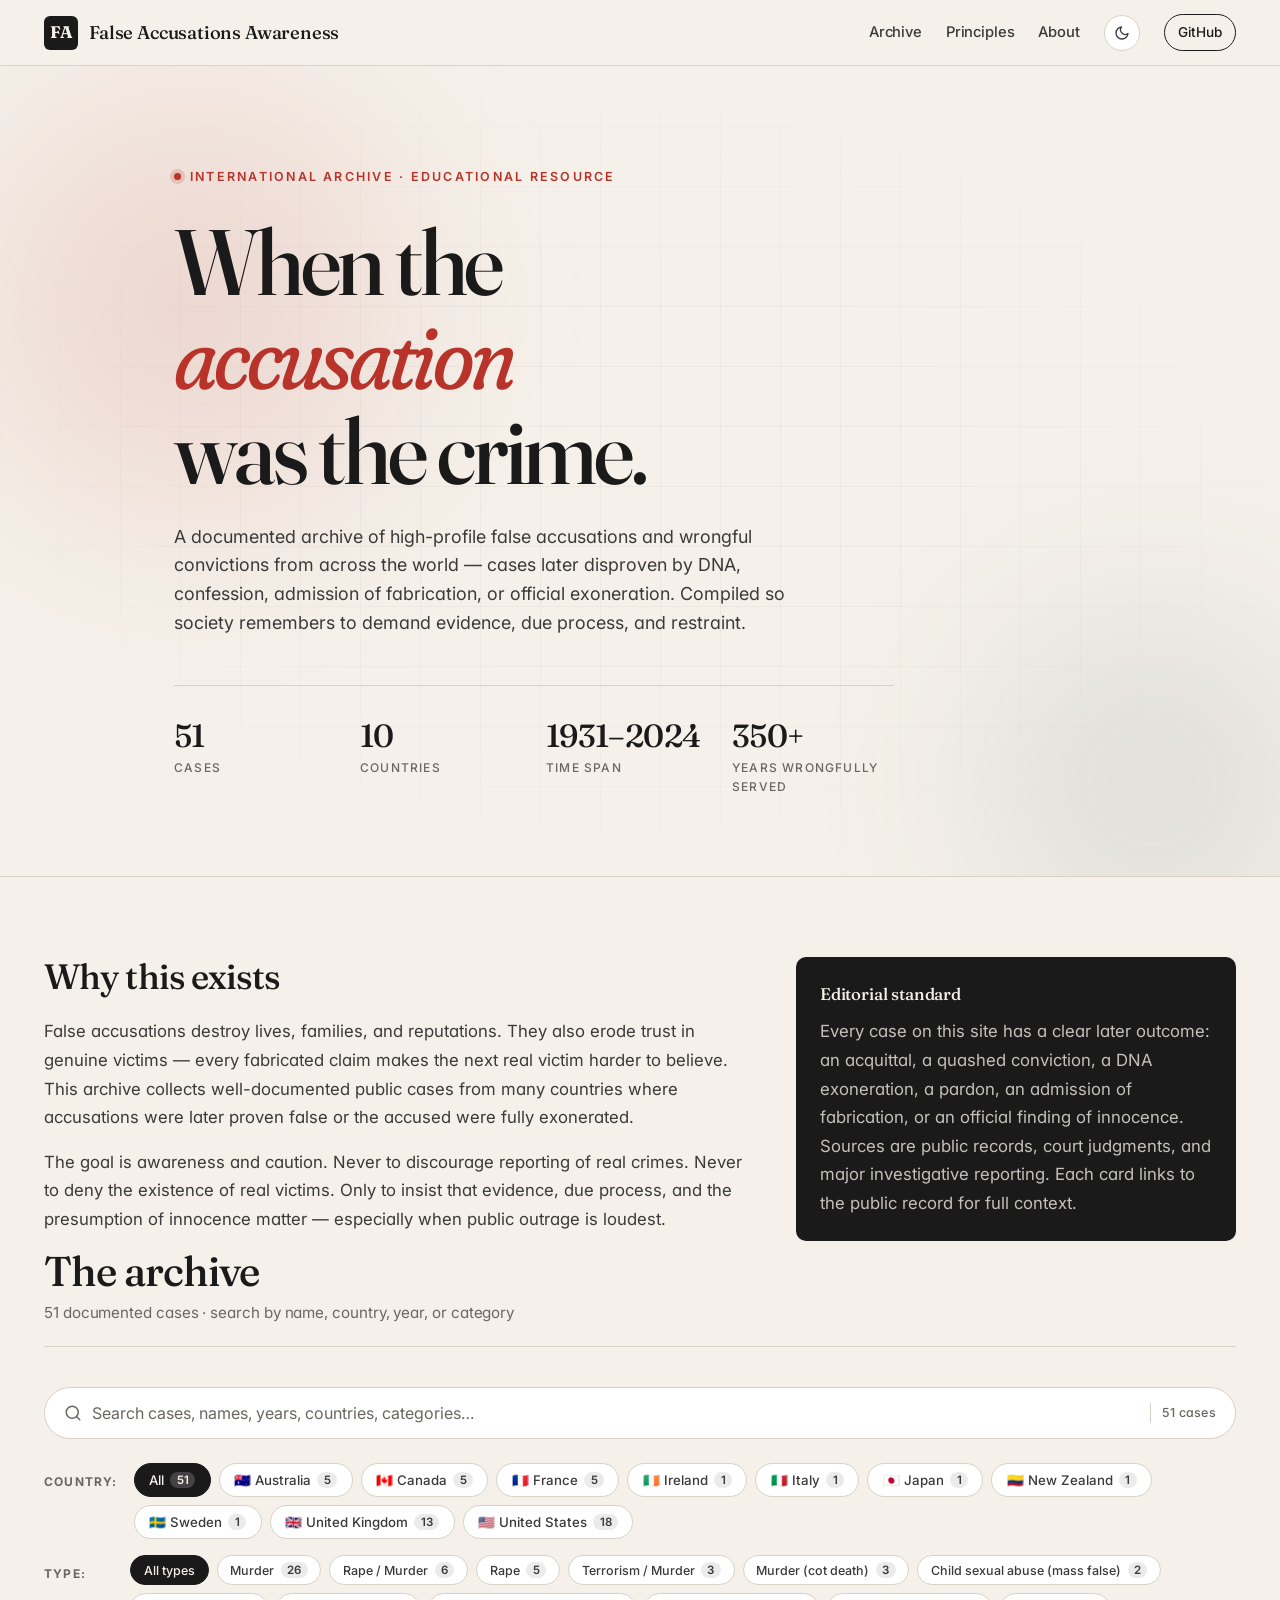
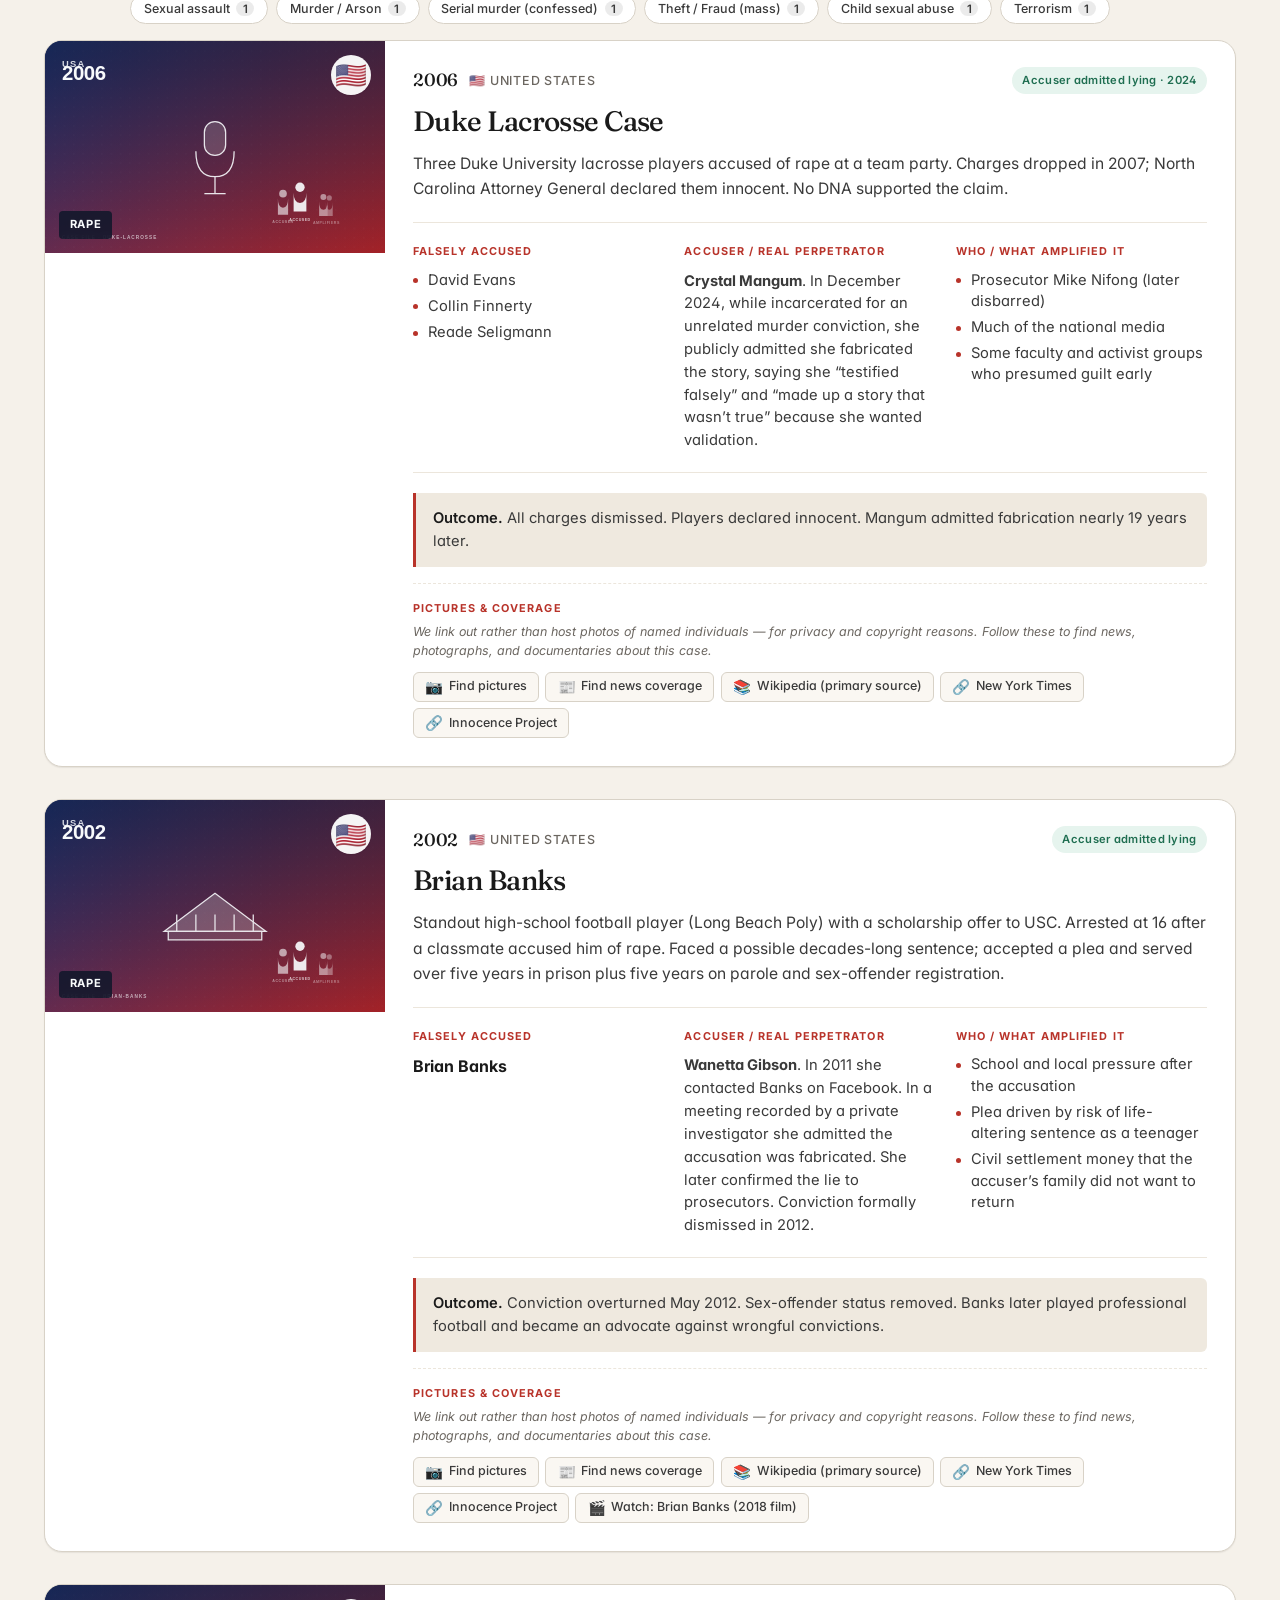
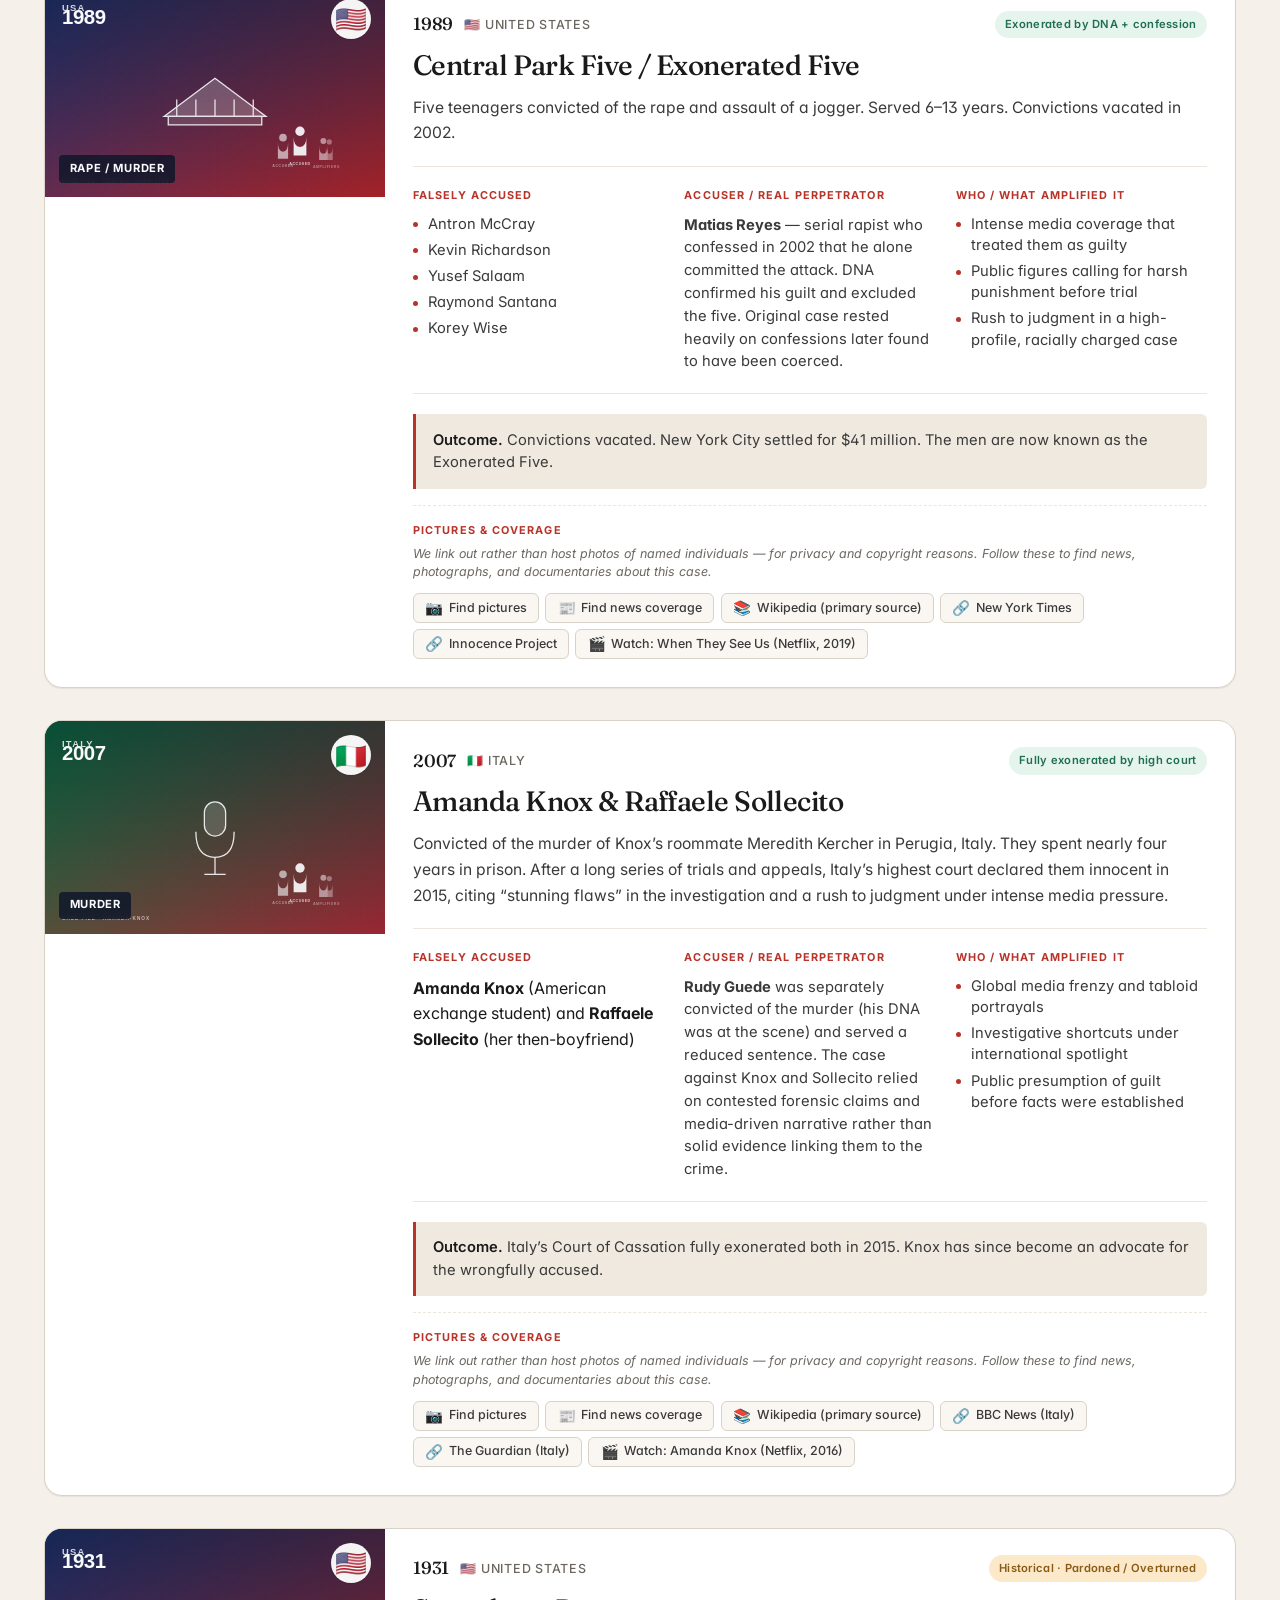
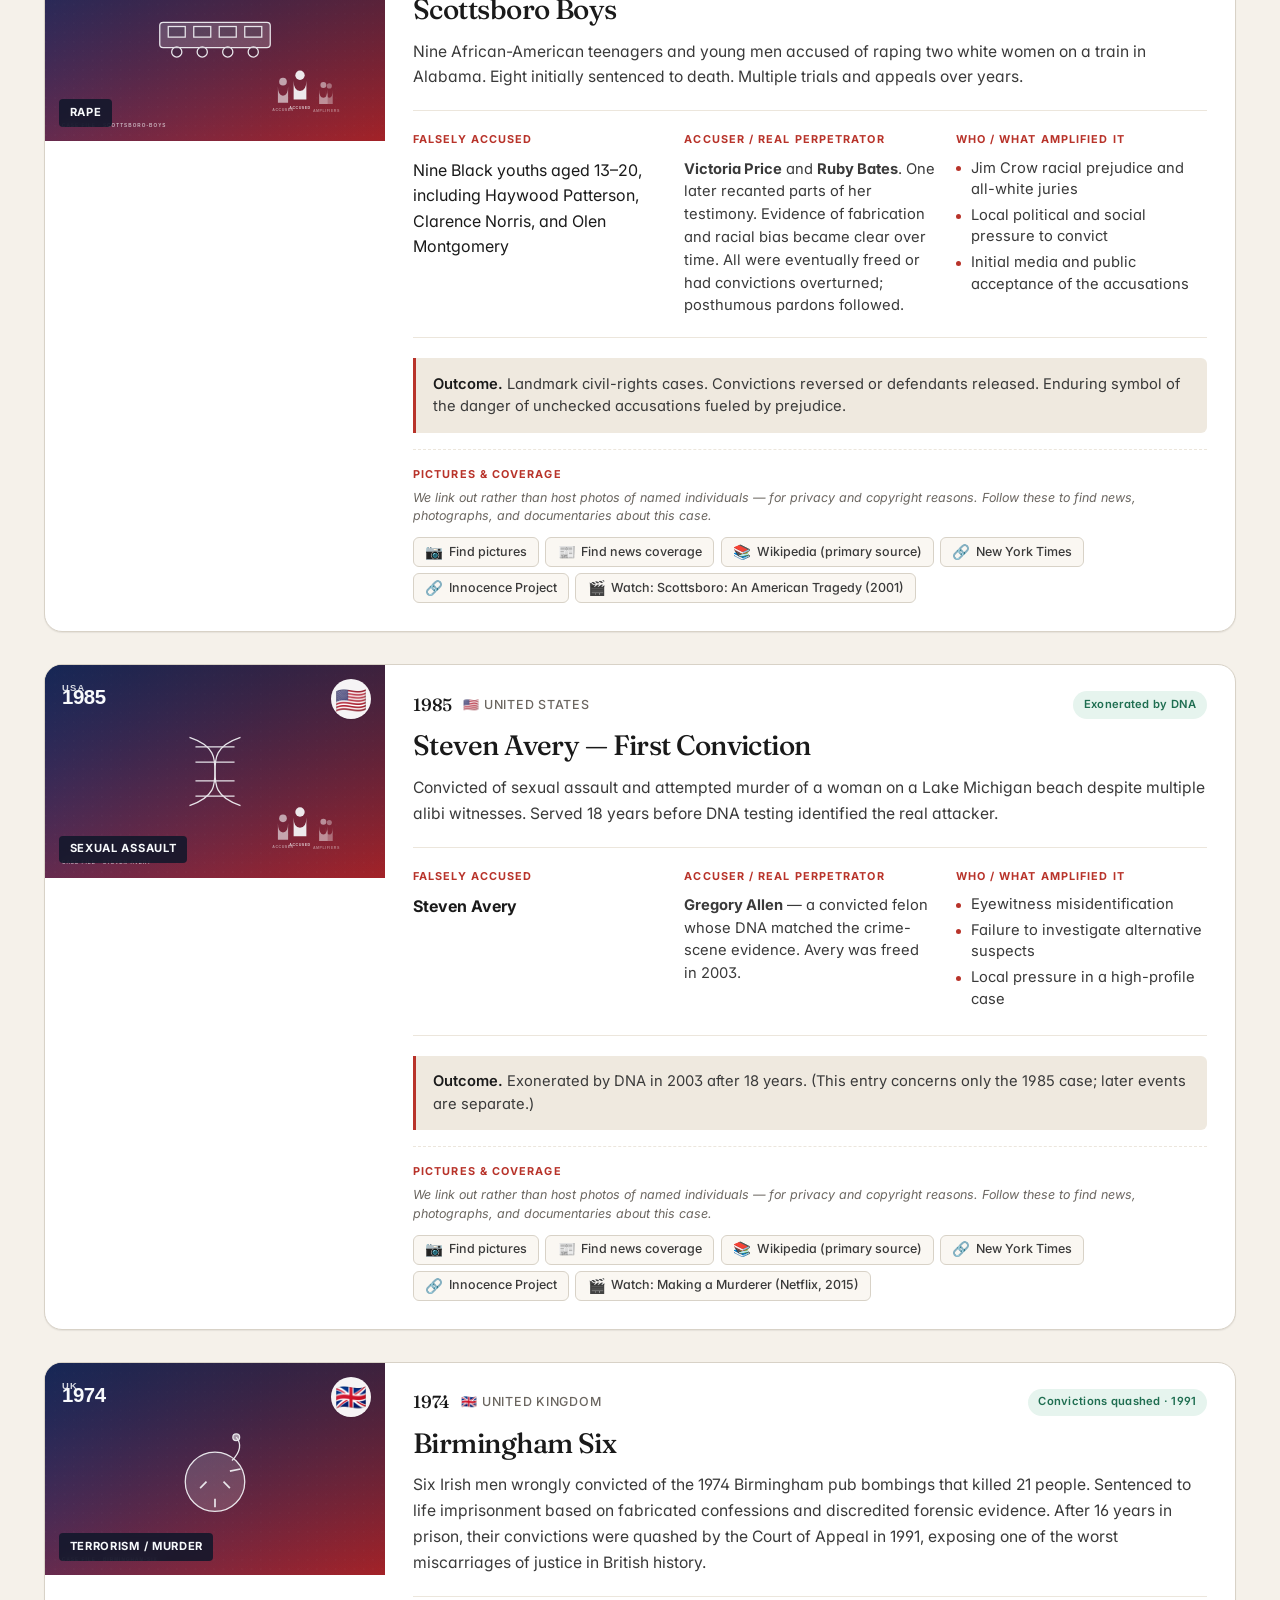
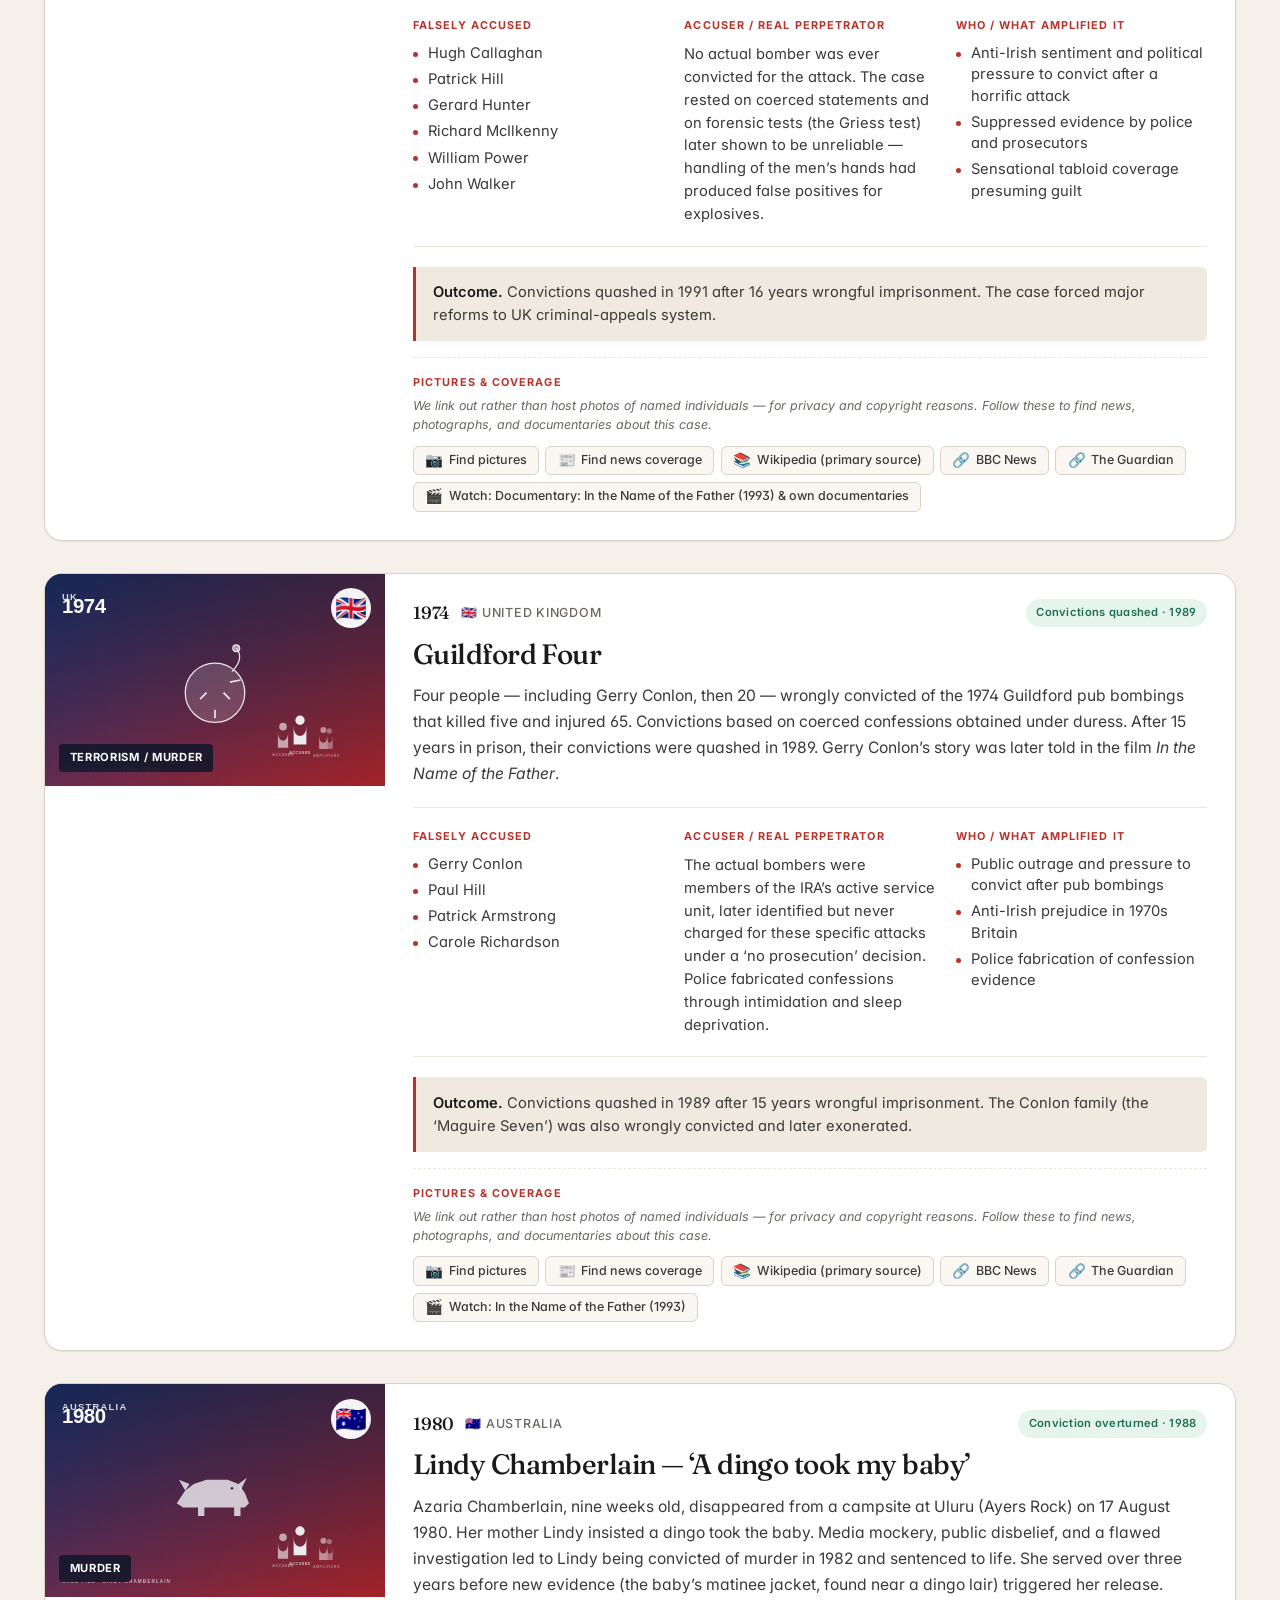
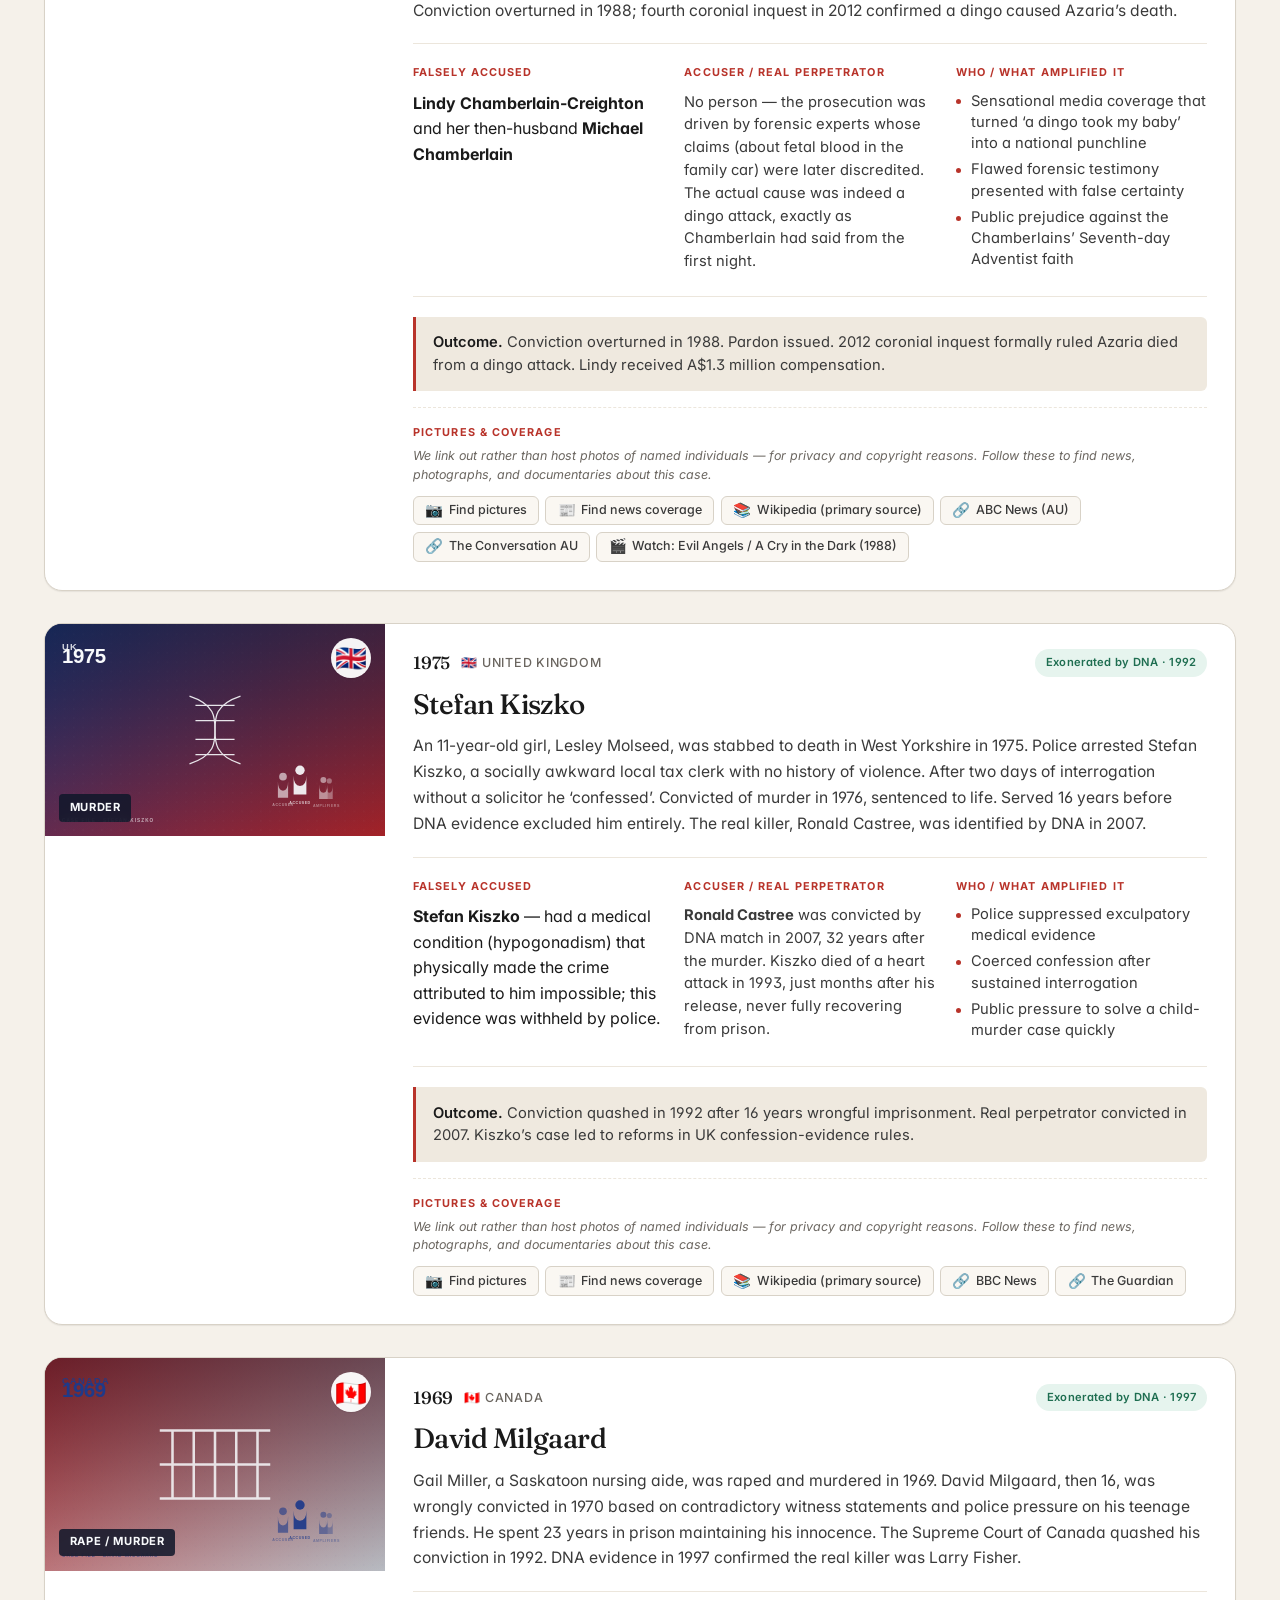
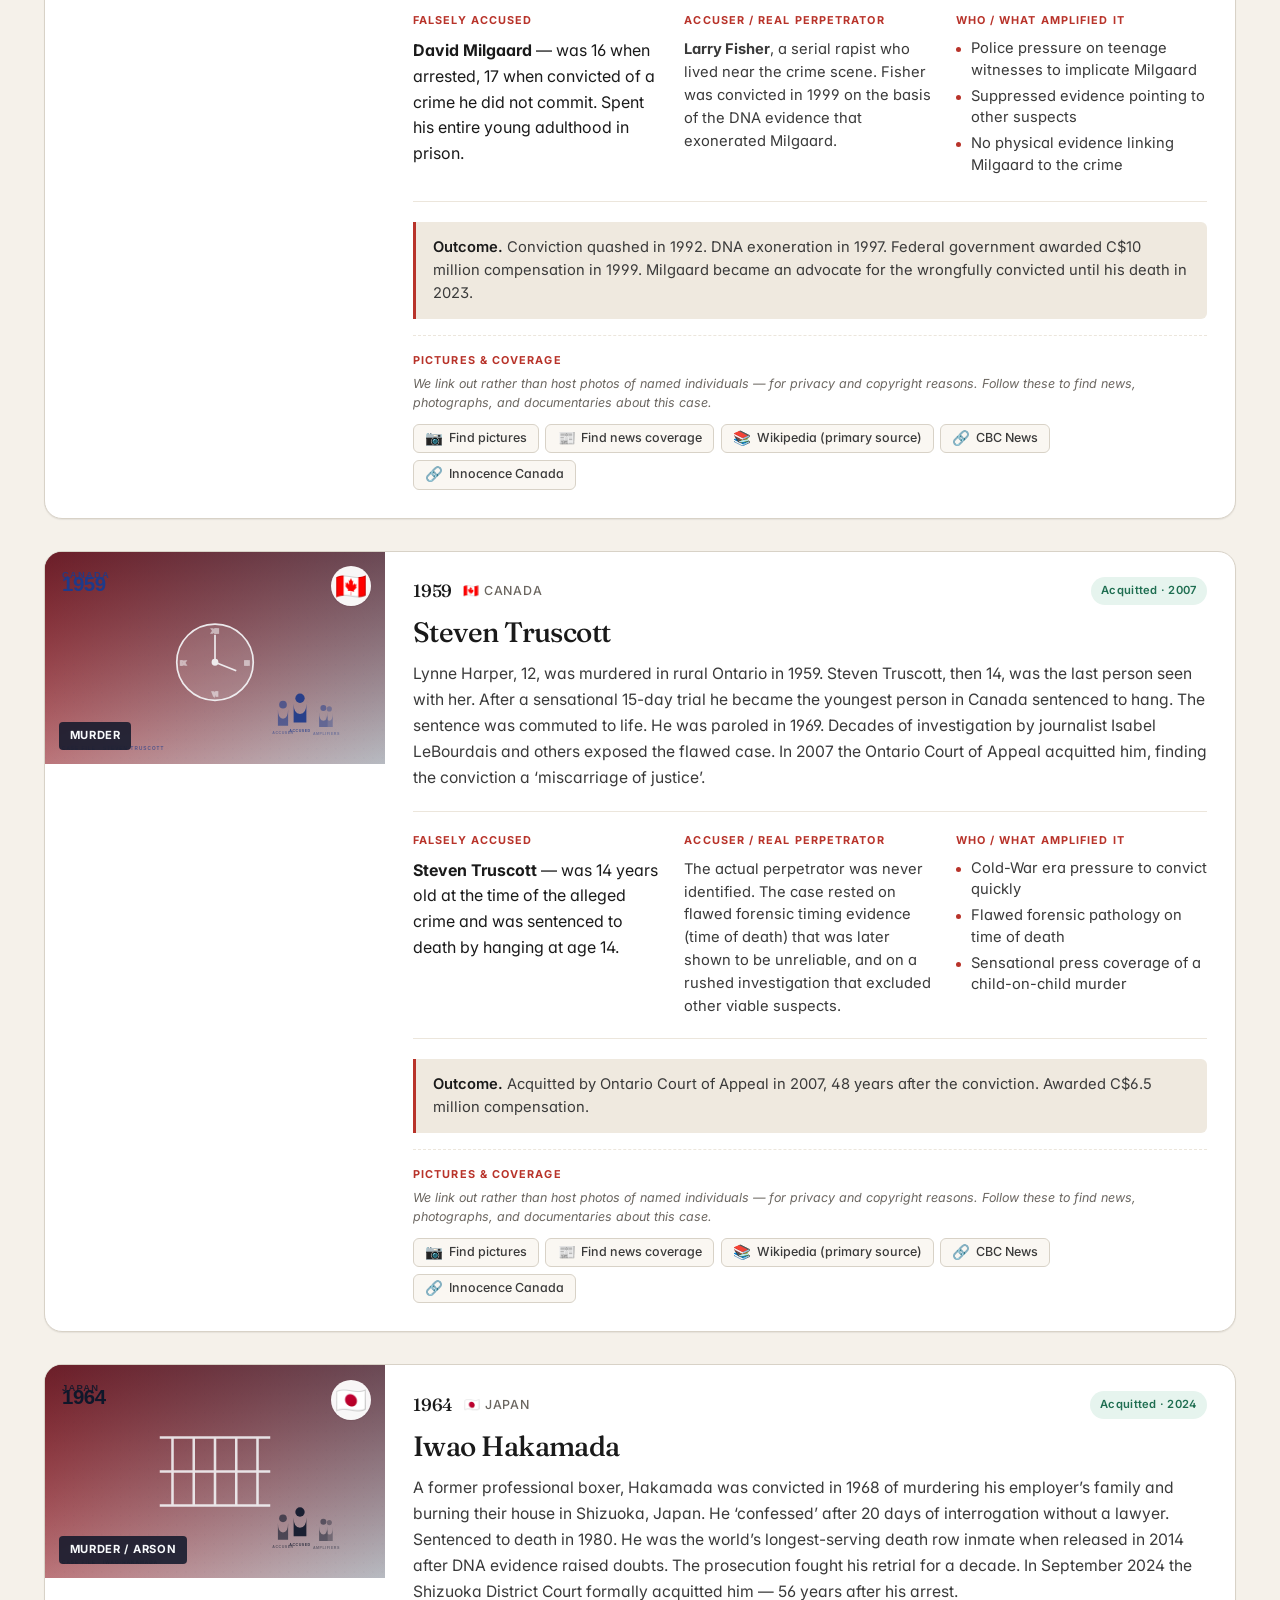
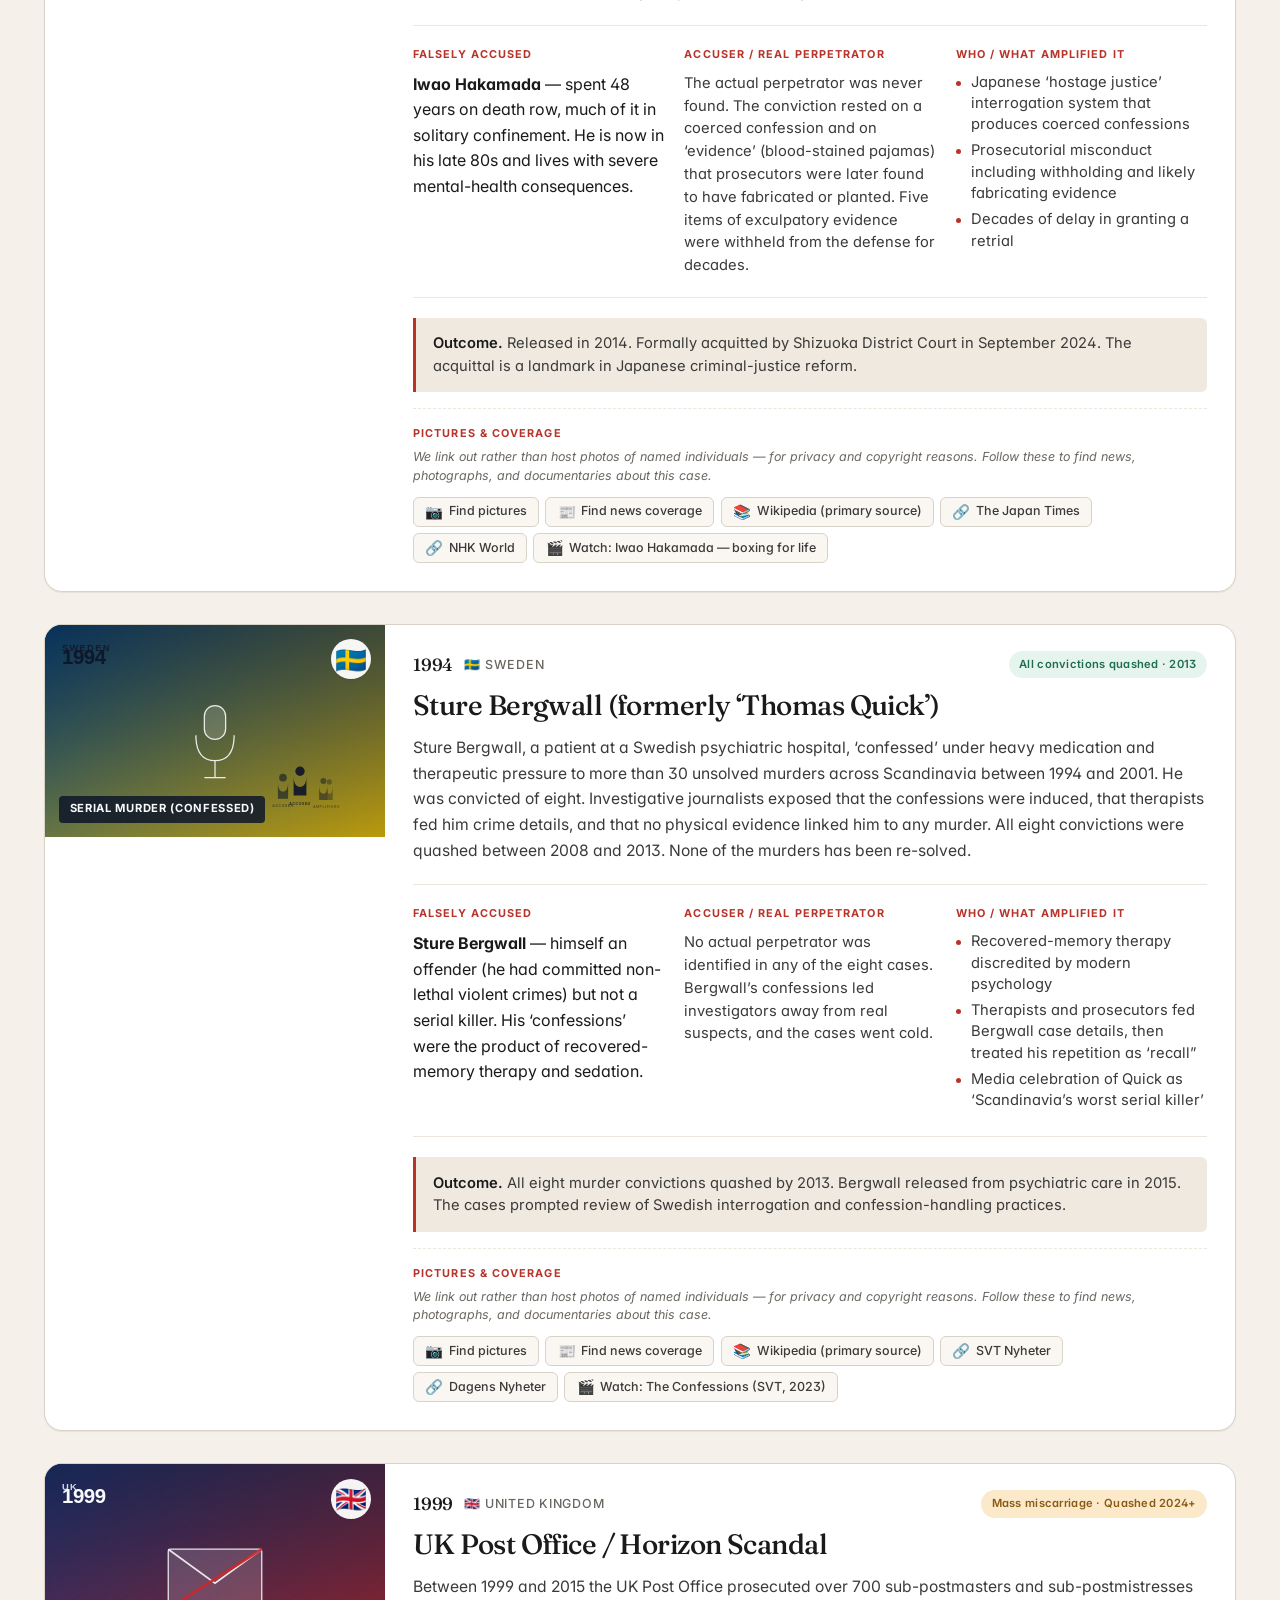
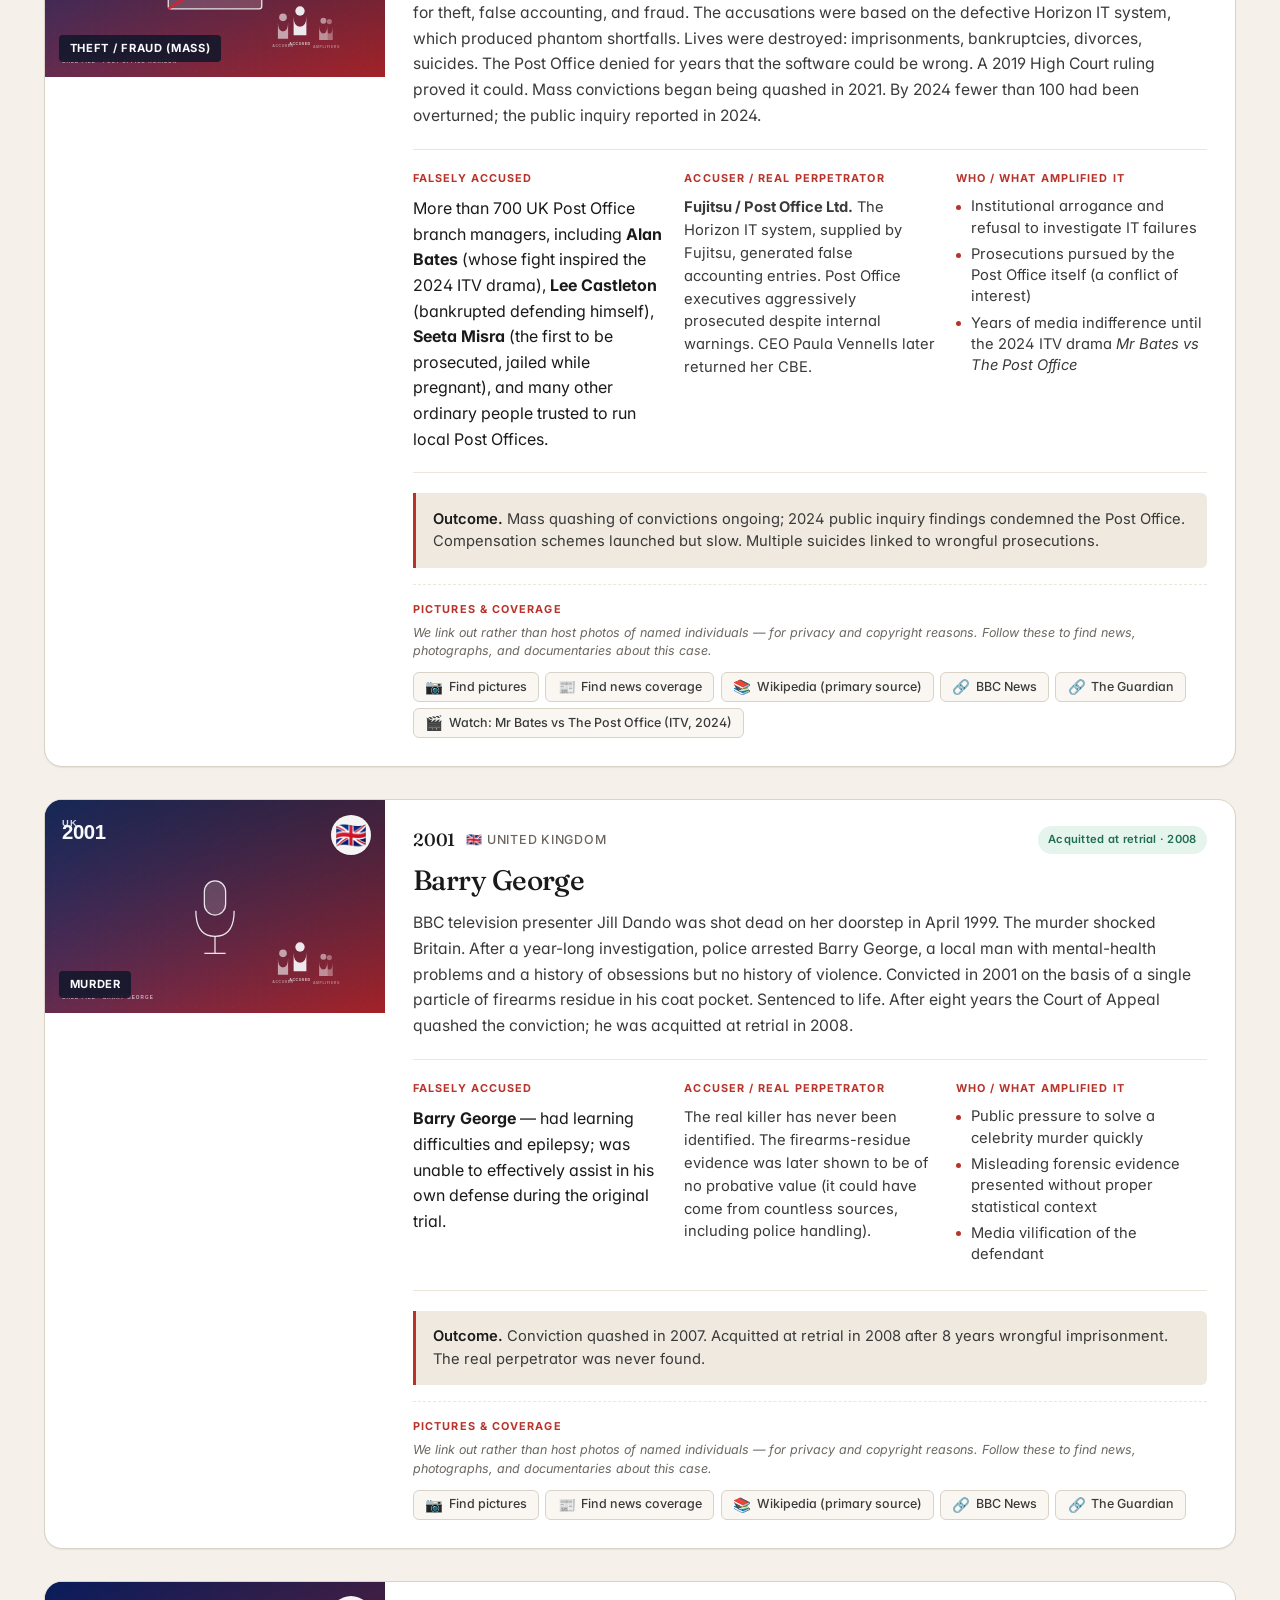
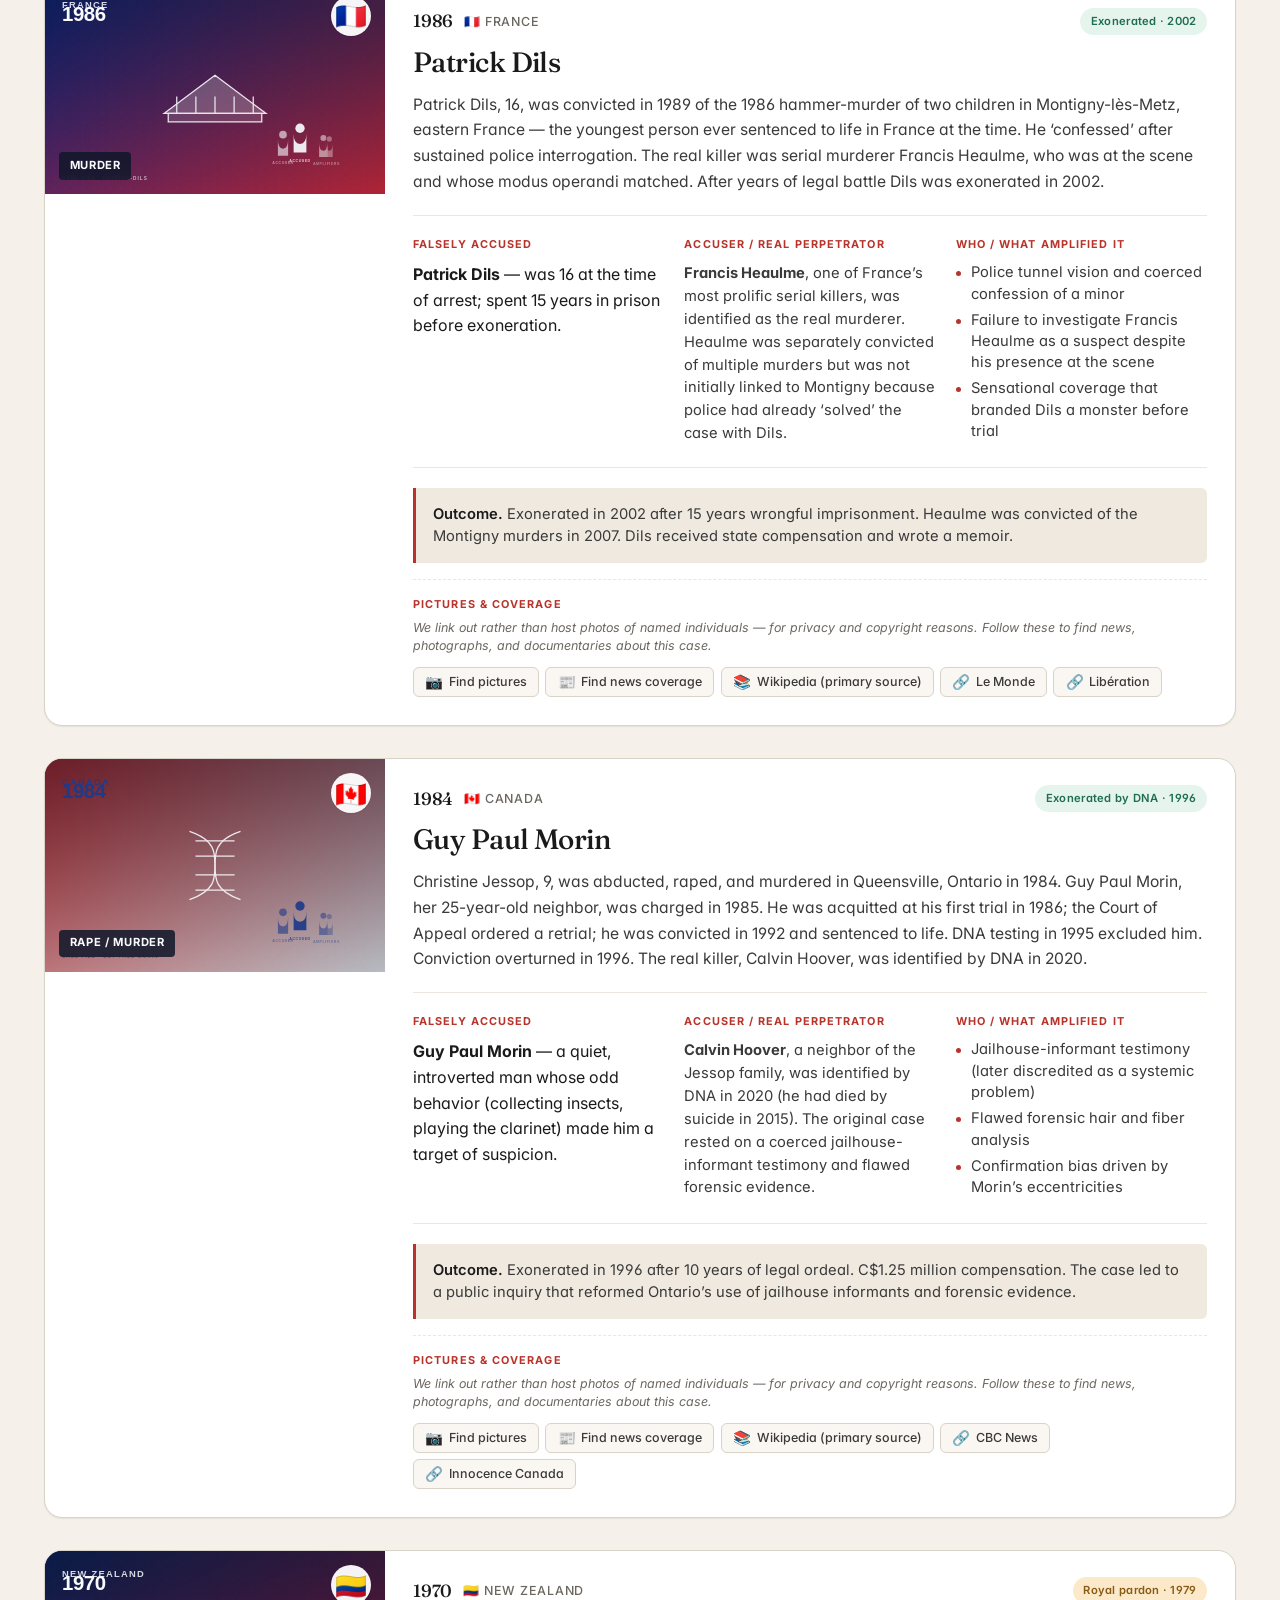
==== commit d9c14dc7: "Add 'Pictures & coverage' links to every case card Each of the 51 case cards now has a dedicated 'Pi" ====
--- a/index.html
+++ b/index.html
@@ -164,7 +164,19 @@
             </div>
           </div>
           <div class="outcome"><strong>Outcome.</strong> All charges dismissed. Players declared innocent. Mangum admitted fabrication nearly 19 years later.</div>
-          <a class="source-link" href="https://en.wikipedia.org/wiki/Duke_lacrosse_case" target="_blank" rel="noopener">Read the public record &rarr;</a>
+          <div class="coverage">
+            <div class="coverage-head">
+              <h4>Pictures &amp; coverage</h4>
+              <span class="coverage-note">We link out rather than host photos of named individuals &mdash; for privacy and copyright reasons. Follow these to find news, photographs, and documentaries about this case.</span>
+            </div>
+            <div class="coverage-links">
+          <a class="cov-btn cov-pics" href="https://www.google.com/search?q=Duke%20Lacrosse%20Case%202006%20case&tbm=isch&hl=en&safe=active" target="_blank" rel="noopener"><span class="cov-icon">&#128247;</span><span class="cov-label">Find pictures</span></a>
+          <a class="cov-btn cov-news" href="https://news.google.com/search?q=Duke%20Lacrosse%20Case%202006%20wrongful%20conviction&hl=en" target="_blank" rel="noopener"><span class="cov-icon">&#128240;</span><span class="cov-label">Find news coverage</span></a>
+          <a class="cov-btn cov-wiki" href="https://en.wikipedia.org/wiki/Duke_lacrosse_case" target="_blank" rel="noopener"><span class="cov-icon">&#128218;</span><span class="cov-label">Wikipedia (primary source)</span></a>
+          <a class="cov-btn cov-outlet" href="https://www.google.com/search?q=Duke%20Lacrosse%20Case%202006%20site%3Anytimes.com" target="_blank" rel="noopener"><span class="cov-icon">&#128279;</span><span class="cov-label">New York Times</span></a>
+          <a class="cov-btn cov-outlet" href="https://www.google.com/search?q=Duke%20Lacrosse%20Case%202006%20site%3Ainnocenceproject.org" target="_blank" rel="noopener"><span class="cov-icon">&#128279;</span><span class="cov-label">Innocence Project</span></a>
+            </div>
+          </div>
         </div>
       </article>
 
@@ -197,7 +209,20 @@
             </div>
           </div>
           <div class="outcome"><strong>Outcome.</strong> Conviction overturned May 2012. Sex-offender status removed. Banks later played professional football and became an advocate against wrongful convictions.</div>
-          <a class="source-link" href="https://en.wikipedia.org/wiki/Brian_Banks_(American_football)" target="_blank" rel="noopener">Read the public record &rarr;</a>
+          <div class="coverage">
+            <div class="coverage-head">
+              <h4>Pictures &amp; coverage</h4>
+              <span class="coverage-note">We link out rather than host photos of named individuals &mdash; for privacy and copyright reasons. Follow these to find news, photographs, and documentaries about this case.</span>
+            </div>
+            <div class="coverage-links">
+          <a class="cov-btn cov-pics" href="https://www.google.com/search?q=Brian%20Banks%202002%20case&tbm=isch&hl=en&safe=active" target="_blank" rel="noopener"><span class="cov-icon">&#128247;</span><span class="cov-label">Find pictures</span></a>
+          <a class="cov-btn cov-news" href="https://news.google.com/search?q=Brian%20Banks%202002%20wrongful%20conviction&hl=en" target="_blank" rel="noopener"><span class="cov-icon">&#128240;</span><span class="cov-label">Find news coverage</span></a>
+          <a class="cov-btn cov-wiki" href="https://en.wikipedia.org/wiki/Brian_Banks_(American_football)" target="_blank" rel="noopener"><span class="cov-icon">&#128218;</span><span class="cov-label">Wikipedia (primary source)</span></a>
+          <a class="cov-btn cov-outlet" href="https://www.google.com/search?q=Brian%20Banks%202002%20site%3Anytimes.com" target="_blank" rel="noopener"><span class="cov-icon">&#128279;</span><span class="cov-label">New York Times</span></a>
+          <a class="cov-btn cov-outlet" href="https://www.google.com/search?q=Brian%20Banks%202002%20site%3Ainnocenceproject.org" target="_blank" rel="noopener"><span class="cov-icon">&#128279;</span><span class="cov-label">Innocence Project</span></a>
+          <a class="cov-btn cov-doc" href="https://www.google.com/search?q=Brian%20Banks%202018%20film" target="_blank" rel="noopener"><span class="cov-icon">&#127916;</span><span class="cov-label">Watch: Brian Banks (2018 film)</span></a>
+            </div>
+          </div>
         </div>
       </article>
 
@@ -230,7 +255,20 @@
             </div>
           </div>
           <div class="outcome"><strong>Outcome.</strong> Convictions vacated. New York City settled for $41 million. The men are now known as the Exonerated Five.</div>
-          <a class="source-link" href="https://en.wikipedia.org/wiki/Central_Park_Five" target="_blank" rel="noopener">Read the public record &rarr;</a>
+          <div class="coverage">
+            <div class="coverage-head">
+              <h4>Pictures &amp; coverage</h4>
+              <span class="coverage-note">We link out rather than host photos of named individuals &mdash; for privacy and copyright reasons. Follow these to find news, photographs, and documentaries about this case.</span>
+            </div>
+            <div class="coverage-links">
+          <a class="cov-btn cov-pics" href="https://www.google.com/search?q=Central%20Park%20Five%20/%20Exonerated%20Five%201989%20case&tbm=isch&hl=en&safe=active" target="_blank" rel="noopener"><span class="cov-icon">&#128247;</span><span class="cov-label">Find pictures</span></a>
+          <a class="cov-btn cov-news" href="https://news.google.com/search?q=Central%20Park%20Five%20/%20Exonerated%20Five%201989%20wrongful%20conviction&hl=en" target="_blank" rel="noopener"><span class="cov-icon">&#128240;</span><span class="cov-label">Find news coverage</span></a>
+          <a class="cov-btn cov-wiki" href="https://en.wikipedia.org/wiki/Central_Park_Five" target="_blank" rel="noopener"><span class="cov-icon">&#128218;</span><span class="cov-label">Wikipedia (primary source)</span></a>
+          <a class="cov-btn cov-outlet" href="https://www.google.com/search?q=Central%20Park%20Five%20/%20Exonerated%20Five%201989%20site%3Anytimes.com" target="_blank" rel="noopener"><span class="cov-icon">&#128279;</span><span class="cov-label">New York Times</span></a>
+          <a class="cov-btn cov-outlet" href="https://www.google.com/search?q=Central%20Park%20Five%20/%20Exonerated%20Five%201989%20site%3Ainnocenceproject.org" target="_blank" rel="noopener"><span class="cov-icon">&#128279;</span><span class="cov-label">Innocence Project</span></a>
+          <a class="cov-btn cov-doc" href="https://www.google.com/search?q=When%20They%20See%20Us%20Netflix%20documentary" target="_blank" rel="noopener"><span class="cov-icon">&#127916;</span><span class="cov-label">Watch: When They See Us (Netflix, 2019)</span></a>
+            </div>
+          </div>
         </div>
       </article>
 
@@ -263,7 +301,20 @@
             </div>
           </div>
           <div class="outcome"><strong>Outcome.</strong> Italy&rsquo;s Court of Cassation fully exonerated both in 2015. Knox has since become an advocate for the wrongfully accused.</div>
-          <a class="source-link" href="https://en.wikipedia.org/wiki/Murder_of_Meredith_Kercher" target="_blank" rel="noopener">Read the public record &rarr;</a>
+          <div class="coverage">
+            <div class="coverage-head">
+              <h4>Pictures &amp; coverage</h4>
+              <span class="coverage-note">We link out rather than host photos of named individuals &mdash; for privacy and copyright reasons. Follow these to find news, photographs, and documentaries about this case.</span>
+            </div>
+            <div class="coverage-links">
+          <a class="cov-btn cov-pics" href="https://www.google.com/search?q=Amanda%20Knox%20%26%20Raffaele%20Sollecito%202007%20case&tbm=isch&hl=en&safe=active" target="_blank" rel="noopener"><span class="cov-icon">&#128247;</span><span class="cov-label">Find pictures</span></a>
+          <a class="cov-btn cov-news" href="https://news.google.com/search?q=Amanda%20Knox%20%26%20Raffaele%20Sollecito%202007%20wrongful%20conviction&hl=en" target="_blank" rel="noopener"><span class="cov-icon">&#128240;</span><span class="cov-label">Find news coverage</span></a>
+          <a class="cov-btn cov-wiki" href="https://en.wikipedia.org/wiki/Murder_of_Meredith_Kercher" target="_blank" rel="noopener"><span class="cov-icon">&#128218;</span><span class="cov-label">Wikipedia (primary source)</span></a>
+          <a class="cov-btn cov-outlet" href="https://www.google.com/search?q=Amanda%20Knox%20%26%20Raffaele%20Sollecito%202007%20site%3Abbc.com%20italy" target="_blank" rel="noopener"><span class="cov-icon">&#128279;</span><span class="cov-label">BBC News (Italy)</span></a>
+          <a class="cov-btn cov-outlet" href="https://www.google.com/search?q=Amanda%20Knox%20%26%20Raffaele%20Sollecito%202007%20site%3Atheguardian.com%20italy" target="_blank" rel="noopener"><span class="cov-icon">&#128279;</span><span class="cov-label">The Guardian (Italy)</span></a>
+          <a class="cov-btn cov-doc" href="https://www.google.com/search?q=Amanda%20Knox%20Netflix%20documentary%202016" target="_blank" rel="noopener"><span class="cov-icon">&#127916;</span><span class="cov-label">Watch: Amanda Knox (Netflix, 2016)</span></a>
+            </div>
+          </div>
         </div>
       </article>
 
@@ -296,7 +347,20 @@
             </div>
           </div>
           <div class="outcome"><strong>Outcome.</strong> Landmark civil-rights cases. Convictions reversed or defendants released. Enduring symbol of the danger of unchecked accusations fueled by prejudice.</div>
-          <a class="source-link" href="https://en.wikipedia.org/wiki/Scottsboro_Boys" target="_blank" rel="noopener">Read the public record &rarr;</a>
+          <div class="coverage">
+            <div class="coverage-head">
+              <h4>Pictures &amp; coverage</h4>
+              <span class="coverage-note">We link out rather than host photos of named individuals &mdash; for privacy and copyright reasons. Follow these to find news, photographs, and documentaries about this case.</span>
+            </div>
+            <div class="coverage-links">
+          <a class="cov-btn cov-pics" href="https://www.google.com/search?q=Scottsboro%20Boys%201931%20case&tbm=isch&hl=en&safe=active" target="_blank" rel="noopener"><span class="cov-icon">&#128247;</span><span class="cov-label">Find pictures</span></a>
+          <a class="cov-btn cov-news" href="https://news.google.com/search?q=Scottsboro%20Boys%201931%20wrongful%20conviction&hl=en" target="_blank" rel="noopener"><span class="cov-icon">&#128240;</span><span class="cov-label">Find news coverage</span></a>
+          <a class="cov-btn cov-wiki" href="https://en.wikipedia.org/wiki/Scottsboro_Boys" target="_blank" rel="noopener"><span class="cov-icon">&#128218;</span><span class="cov-label">Wikipedia (primary source)</span></a>
+          <a class="cov-btn cov-outlet" href="https://www.google.com/search?q=Scottsboro%20Boys%201931%20site%3Anytimes.com" target="_blank" rel="noopener"><span class="cov-icon">&#128279;</span><span class="cov-label">New York Times</span></a>
+          <a class="cov-btn cov-outlet" href="https://www.google.com/search?q=Scottsboro%20Boys%201931%20site%3Ainnocenceproject.org" target="_blank" rel="noopener"><span class="cov-icon">&#128279;</span><span class="cov-label">Innocence Project</span></a>
+          <a class="cov-btn cov-doc" href="https://www.google.com/search?q=Scottsboro%20An%20American%20Tragedy%20documentary%20PBS" target="_blank" rel="noopener"><span class="cov-icon">&#127916;</span><span class="cov-label">Watch: Scottsboro: An American Tragedy (2001)</span></a>
+            </div>
+          </div>
         </div>
       </article>
 
@@ -329,7 +393,20 @@
             </div>
           </div>
           <div class="outcome"><strong>Outcome.</strong> Exonerated by DNA in 2003 after 18 years. (This entry concerns only the 1985 case; later events are separate.)</div>
-          <a class="source-link" href="https://en.wikipedia.org/wiki/Steven_Avery" target="_blank" rel="noopener">Read the public record &rarr;</a>
+          <div class="coverage">
+            <div class="coverage-head">
+              <h4>Pictures &amp; coverage</h4>
+              <span class="coverage-note">We link out rather than host photos of named individuals &mdash; for privacy and copyright reasons. Follow these to find news, photographs, and documentaries about this case.</span>
+            </div>
+            <div class="coverage-links">
+          <a class="cov-btn cov-pics" href="https://www.google.com/search?q=Steven%20Avery%20-%20First%20Conviction%201985%20case&tbm=isch&hl=en&safe=active" target="_blank" rel="noopener"><span class="cov-icon">&#128247;</span><span class="cov-label">Find pictures</span></a>
+          <a class="cov-btn cov-news" href="https://news.google.com/search?q=Steven%20Avery%20-%20First%20Conviction%201985%20wrongful%20conviction&hl=en" target="_blank" rel="noopener"><span class="cov-icon">&#128240;</span><span class="cov-label">Find news coverage</span></a>
+          <a class="cov-btn cov-wiki" href="https://en.wikipedia.org/wiki/Steven_Avery" target="_blank" rel="noopener"><span class="cov-icon">&#128218;</span><span class="cov-label">Wikipedia (primary source)</span></a>
+          <a class="cov-btn cov-outlet" href="https://www.google.com/search?q=Steven%20Avery%20-%20First%20Conviction%201985%20site%3Anytimes.com" target="_blank" rel="noopener"><span class="cov-icon">&#128279;</span><span class="cov-label">New York Times</span></a>
+          <a class="cov-btn cov-outlet" href="https://www.google.com/search?q=Steven%20Avery%20-%20First%20Conviction%201985%20site%3Ainnocenceproject.org" target="_blank" rel="noopener"><span class="cov-icon">&#128279;</span><span class="cov-label">Innocence Project</span></a>
+          <a class="cov-btn cov-doc" href="https://www.google.com/search?q=Making%20a%20Murderer%20Netflix%20documentary" target="_blank" rel="noopener"><span class="cov-icon">&#127916;</span><span class="cov-label">Watch: Making a Murderer (Netflix, 2015)</span></a>
+            </div>
+          </div>
         </div>
       </article>
 
@@ -362,7 +439,20 @@
             </div>
           </div>
           <div class="outcome"><strong>Outcome.</strong> Convictions quashed in 1991 after 16 years wrongful imprisonment. The case forced major reforms to UK criminal-appeals system.</div>
-          <a class="source-link" href="https://en.wikipedia.org/wiki/Birmingham_Six" target="_blank" rel="noopener">Read the public record &rarr;</a>
+          <div class="coverage">
+            <div class="coverage-head">
+              <h4>Pictures &amp; coverage</h4>
+              <span class="coverage-note">We link out rather than host photos of named individuals &mdash; for privacy and copyright reasons. Follow these to find news, photographs, and documentaries about this case.</span>
+            </div>
+            <div class="coverage-links">
+          <a class="cov-btn cov-pics" href="https://www.google.com/search?q=Birmingham%20Six%201974%20case&tbm=isch&hl=en&safe=active" target="_blank" rel="noopener"><span class="cov-icon">&#128247;</span><span class="cov-label">Find pictures</span></a>
+          <a class="cov-btn cov-news" href="https://news.google.com/search?q=Birmingham%20Six%201974%20wrongful%20conviction&hl=en" target="_blank" rel="noopener"><span class="cov-icon">&#128240;</span><span class="cov-label">Find news coverage</span></a>
+          <a class="cov-btn cov-wiki" href="https://en.wikipedia.org/wiki/Birmingham_Six" target="_blank" rel="noopener"><span class="cov-icon">&#128218;</span><span class="cov-label">Wikipedia (primary source)</span></a>
+          <a class="cov-btn cov-outlet" href="https://www.google.com/search?q=Birmingham%20Six%201974%20site%3Abbc.co.uk%20OR%20site%3Abbc.com" target="_blank" rel="noopener"><span class="cov-icon">&#128279;</span><span class="cov-label">BBC News</span></a>
+          <a class="cov-btn cov-outlet" href="https://www.google.com/search?q=Birmingham%20Six%201974%20site%3Atheguardian.com" target="_blank" rel="noopener"><span class="cov-icon">&#128279;</span><span class="cov-label">The Guardian</span></a>
+          <a class="cov-btn cov-doc" href="https://www.google.com/search?q=Birmingham%20Six%20documentary" target="_blank" rel="noopener"><span class="cov-icon">&#127916;</span><span class="cov-label">Watch: Documentary: In the Name of the Father (1993) &amp; own documentaries</span></a>
+            </div>
+          </div>
         </div>
       </article>
 
@@ -395,7 +485,20 @@
             </div>
           </div>
           <div class="outcome"><strong>Outcome.</strong> Convictions quashed in 1989 after 15 years wrongful imprisonment. The Conlon family (the &lsquo;Maguire Seven&rsquo;) was also wrongly convicted and later exonerated.</div>
-          <a class="source-link" href="https://en.wikipedia.org/wiki/Guildford_Four" target="_blank" rel="noopener">Read the public record &rarr;</a>
+          <div class="coverage">
+            <div class="coverage-head">
+              <h4>Pictures &amp; coverage</h4>
+              <span class="coverage-note">We link out rather than host photos of named individuals &mdash; for privacy and copyright reasons. Follow these to find news, photographs, and documentaries about this case.</span>
+            </div>
+            <div class="coverage-links">
+          <a class="cov-btn cov-pics" href="https://www.google.com/search?q=Guildford%20Four%201974%20case&tbm=isch&hl=en&safe=active" target="_blank" rel="noopener"><span class="cov-icon">&#128247;</span><span class="cov-label">Find pictures</span></a>
+          <a class="cov-btn cov-news" href="https://news.google.com/search?q=Guildford%20Four%201974%20wrongful%20conviction&hl=en" target="_blank" rel="noopener"><span class="cov-icon">&#128240;</span><span class="cov-label">Find news coverage</span></a>
+          <a class="cov-btn cov-wiki" href="https://en.wikipedia.org/wiki/Guildford_Four" target="_blank" rel="noopener"><span class="cov-icon">&#128218;</span><span class="cov-label">Wikipedia (primary source)</span></a>
+          <a class="cov-btn cov-outlet" href="https://www.google.com/search?q=Guildford%20Four%201974%20site%3Abbc.co.uk%20OR%20site%3Abbc.com" target="_blank" rel="noopener"><span class="cov-icon">&#128279;</span><span class="cov-label">BBC News</span></a>
+          <a class="cov-btn cov-outlet" href="https://www.google.com/search?q=Guildford%20Four%201974%20site%3Atheguardian.com" target="_blank" rel="noopener"><span class="cov-icon">&#128279;</span><span class="cov-label">The Guardian</span></a>
+          <a class="cov-btn cov-doc" href="https://www.google.com/search?q=In%20the%20Name%20of%20the%20Father%201993%20film" target="_blank" rel="noopener"><span class="cov-icon">&#127916;</span><span class="cov-label">Watch: In the Name of the Father (1993)</span></a>
+            </div>
+          </div>
         </div>
       </article>
 
@@ -428,7 +531,20 @@
             </div>
           </div>
           <div class="outcome"><strong>Outcome.</strong> Conviction overturned in 1988. Pardon issued. 2012 coronial inquest formally ruled Azaria died from a dingo attack. Lindy received A$1.3 million compensation.</div>
-          <a class="source-link" href="https://en.wikipedia.org/wiki/Death_of_Azaria_Chamberlain" target="_blank" rel="noopener">Read the public record &rarr;</a>
+          <div class="coverage">
+            <div class="coverage-head">
+              <h4>Pictures &amp; coverage</h4>
+              <span class="coverage-note">We link out rather than host photos of named individuals &mdash; for privacy and copyright reasons. Follow these to find news, photographs, and documentaries about this case.</span>
+            </div>
+            <div class="coverage-links">
+          <a class="cov-btn cov-pics" href="https://www.google.com/search?q=Lindy%20Chamberlain%20-%20%27A%20dingo%20took%20my%20baby%27%201980%20case&tbm=isch&hl=en&safe=active" target="_blank" rel="noopener"><span class="cov-icon">&#128247;</span><span class="cov-label">Find pictures</span></a>
+          <a class="cov-btn cov-news" href="https://news.google.com/search?q=Lindy%20Chamberlain%20-%20%27A%20dingo%20took%20my%20baby%27%201980%20wrongful%20conviction&hl=en" target="_blank" rel="noopener"><span class="cov-icon">&#128240;</span><span class="cov-label">Find news coverage</span></a>
+          <a class="cov-btn cov-wiki" href="https://en.wikipedia.org/wiki/Death_of_Azaria_Chamberlain" target="_blank" rel="noopener"><span class="cov-icon">&#128218;</span><span class="cov-label">Wikipedia (primary source)</span></a>
+          <a class="cov-btn cov-outlet" href="https://www.google.com/search?q=Lindy%20Chamberlain%20-%20%27A%20dingo%20took%20my%20baby%27%201980%20site%3Aabc.net.au" target="_blank" rel="noopener"><span class="cov-icon">&#128279;</span><span class="cov-label">ABC News (AU)</span></a>
+          <a class="cov-btn cov-outlet" href="https://www.google.com/search?q=Lindy%20Chamberlain%20-%20%27A%20dingo%20took%20my%20baby%27%201980%20site%3Atheconversation.com" target="_blank" rel="noopener"><span class="cov-icon">&#128279;</span><span class="cov-label">The Conversation AU</span></a>
+          <a class="cov-btn cov-doc" href="https://www.google.com/search?q=Evil%20Angels%20A%20Cry%20in%20the%20Dark%20film%20Lindy%20Chamberlain" target="_blank" rel="noopener"><span class="cov-icon">&#127916;</span><span class="cov-label">Watch: Evil Angels / A Cry in the Dark (1988)</span></a>
+            </div>
+          </div>
         </div>
       </article>
 
@@ -461,7 +577,19 @@
             </div>
           </div>
           <div class="outcome"><strong>Outcome.</strong> Conviction quashed in 1992 after 16 years wrongful imprisonment. Real perpetrator convicted in 2007. Kiszko&rsquo;s case led to reforms in UK confession-evidence rules.</div>
-          <a class="source-link" href="https://en.wikipedia.org/wiki/Murder_of_Lesley_Molseed" target="_blank" rel="noopener">Read the public record &rarr;</a>
+          <div class="coverage">
+            <div class="coverage-head">
+              <h4>Pictures &amp; coverage</h4>
+              <span class="coverage-note">We link out rather than host photos of named individuals &mdash; for privacy and copyright reasons. Follow these to find news, photographs, and documentaries about this case.</span>
+            </div>
+            <div class="coverage-links">
+          <a class="cov-btn cov-pics" href="https://www.google.com/search?q=Stefan%20Kiszko%201975%20case&tbm=isch&hl=en&safe=active" target="_blank" rel="noopener"><span class="cov-icon">&#128247;</span><span class="cov-label">Find pictures</span></a>
+          <a class="cov-btn cov-news" href="https://news.google.com/search?q=Stefan%20Kiszko%201975%20wrongful%20conviction&hl=en" target="_blank" rel="noopener"><span class="cov-icon">&#128240;</span><span class="cov-label">Find news coverage</span></a>
+          <a class="cov-btn cov-wiki" href="https://en.wikipedia.org/wiki/Murder_of_Lesley_Molseed" target="_blank" rel="noopener"><span class="cov-icon">&#128218;</span><span class="cov-label">Wikipedia (primary source)</span></a>
+          <a class="cov-btn cov-outlet" href="https://www.google.com/search?q=Stefan%20Kiszko%201975%20site%3Abbc.co.uk%20OR%20site%3Abbc.com" target="_blank" rel="noopener"><span class="cov-icon">&#128279;</span><span class="cov-label">BBC News</span></a>
+          <a class="cov-btn cov-outlet" href="https://www.google.com/search?q=Stefan%20Kiszko%201975%20site%3Atheguardian.com" target="_blank" rel="noopener"><span class="cov-icon">&#128279;</span><span class="cov-label">The Guardian</span></a>
+            </div>
+          </div>
         </div>
       </article>
 
@@ -494,7 +622,19 @@
             </div>
           </div>
           <div class="outcome"><strong>Outcome.</strong> Conviction quashed in 1992. DNA exoneration in 1997. Federal government awarded C$10 million compensation in 1999. Milgaard became an advocate for the wrongfully convicted until his death in 2023.</div>
-          <a class="source-link" href="https://en.wikipedia.org/wiki/David_Milgaard" target="_blank" rel="noopener">Read the public record &rarr;</a>
+          <div class="coverage">
+            <div class="coverage-head">
+              <h4>Pictures &amp; coverage</h4>
+              <span class="coverage-note">We link out rather than host photos of named individuals &mdash; for privacy and copyright reasons. Follow these to find news, photographs, and documentaries about this case.</span>
+            </div>
+            <div class="coverage-links">
+          <a class="cov-btn cov-pics" href="https://www.google.com/search?q=David%20Milgaard%201969%20case&tbm=isch&hl=en&safe=active" target="_blank" rel="noopener"><span class="cov-icon">&#128247;</span><span class="cov-label">Find pictures</span></a>
+          <a class="cov-btn cov-news" href="https://news.google.com/search?q=David%20Milgaard%201969%20wrongful%20conviction&hl=en" target="_blank" rel="noopener"><span class="cov-icon">&#128240;</span><span class="cov-label">Find news coverage</span></a>
+          <a class="cov-btn cov-wiki" href="https://en.wikipedia.org/wiki/David_Milgaard" target="_blank" rel="noopener"><span class="cov-icon">&#128218;</span><span class="cov-label">Wikipedia (primary source)</span></a>
+          <a class="cov-btn cov-outlet" href="https://www.google.com/search?q=David%20Milgaard%201969%20site%3Acbc.ca" target="_blank" rel="noopener"><span class="cov-icon">&#128279;</span><span class="cov-label">CBC News</span></a>
+          <a class="cov-btn cov-outlet" href="https://www.google.com/search?q=David%20Milgaard%201969%20site%3Ainnocencecanada.com" target="_blank" rel="noopener"><span class="cov-icon">&#128279;</span><span class="cov-label">Innocence Canada</span></a>
+            </div>
+          </div>
         </div>
       </article>
 
@@ -527,7 +667,19 @@
             </div>
           </div>
           <div class="outcome"><strong>Outcome.</strong> Acquitted by Ontario Court of Appeal in 2007, 48 years after the conviction. Awarded C$6.5 million compensation.</div>
-          <a class="source-link" href="https://en.wikipedia.org/wiki/Steven_Truscott" target="_blank" rel="noopener">Read the public record &rarr;</a>
+          <div class="coverage">
+            <div class="coverage-head">
+              <h4>Pictures &amp; coverage</h4>
+              <span class="coverage-note">We link out rather than host photos of named individuals &mdash; for privacy and copyright reasons. Follow these to find news, photographs, and documentaries about this case.</span>
+            </div>
+            <div class="coverage-links">
+          <a class="cov-btn cov-pics" href="https://www.google.com/search?q=Steven%20Truscott%201959%20case&tbm=isch&hl=en&safe=active" target="_blank" rel="noopener"><span class="cov-icon">&#128247;</span><span class="cov-label">Find pictures</span></a>
+          <a class="cov-btn cov-news" href="https://news.google.com/search?q=Steven%20Truscott%201959%20wrongful%20conviction&hl=en" target="_blank" rel="noopener"><span class="cov-icon">&#128240;</span><span class="cov-label">Find news coverage</span></a>
+          <a class="cov-btn cov-wiki" href="https://en.wikipedia.org/wiki/Steven_Truscott" target="_blank" rel="noopener"><span class="cov-icon">&#128218;</span><span class="cov-label">Wikipedia (primary source)</span></a>
+          <a class="cov-btn cov-outlet" href="https://www.google.com/search?q=Steven%20Truscott%201959%20site%3Acbc.ca" target="_blank" rel="noopener"><span class="cov-icon">&#128279;</span><span class="cov-label">CBC News</span></a>
+          <a class="cov-btn cov-outlet" href="https://www.google.com/search?q=Steven%20Truscott%201959%20site%3Ainnocencecanada.com" target="_blank" rel="noopener"><span class="cov-icon">&#128279;</span><span class="cov-label">Innocence Canada</span></a>
+            </div>
+          </div>
         </div>
       </article>
 
@@ -560,7 +712,20 @@
             </div>
           </div>
           <div class="outcome"><strong>Outcome.</strong> Released in 2014. Formally acquitted by Shizuoka District Court in September 2024. The acquittal is a landmark in Japanese criminal-justice reform.</div>
-          <a class="source-link" href="https://en.wikipedia.org/wiki/Iwao_Hakamada" target="_blank" rel="noopener">Read the public record &rarr;</a>
+          <div class="coverage">
+            <div class="coverage-head">
+              <h4>Pictures &amp; coverage</h4>
+              <span class="coverage-note">We link out rather than host photos of named individuals &mdash; for privacy and copyright reasons. Follow these to find news, photographs, and documentaries about this case.</span>
+            </div>
+            <div class="coverage-links">
+          <a class="cov-btn cov-pics" href="https://www.google.com/search?q=Iwao%20Hakamada%201964%20case&tbm=isch&hl=en&safe=active" target="_blank" rel="noopener"><span class="cov-icon">&#128247;</span><span class="cov-label">Find pictures</span></a>
+          <a class="cov-btn cov-news" href="https://news.google.com/search?q=Iwao%20Hakamada%201964%20wrongful%20conviction&hl=en" target="_blank" rel="noopener"><span class="cov-icon">&#128240;</span><span class="cov-label">Find news coverage</span></a>
+          <a class="cov-btn cov-wiki" href="https://en.wikipedia.org/wiki/Iwao_Hakamada" target="_blank" rel="noopener"><span class="cov-icon">&#128218;</span><span class="cov-label">Wikipedia (primary source)</span></a>
+          <a class="cov-btn cov-outlet" href="https://www.google.com/search?q=Iwao%20Hakamada%201964%20site%3Ajapantimes.co.jp" target="_blank" rel="noopener"><span class="cov-icon">&#128279;</span><span class="cov-label">The Japan Times</span></a>
+          <a class="cov-btn cov-outlet" href="https://www.google.com/search?q=Iwao%20Hakamada%201964%20site%3Anhk.or.jp/nhkworld" target="_blank" rel="noopener"><span class="cov-icon">&#128279;</span><span class="cov-label">NHK World</span></a>
+          <a class="cov-btn cov-doc" href="https://www.google.com/search?q=Iwao%20Hakamada%20documentary" target="_blank" rel="noopener"><span class="cov-icon">&#127916;</span><span class="cov-label">Watch: Iwao Hakamada &mdash; boxing for life</span></a>
+            </div>
+          </div>
         </div>
       </article>
 
@@ -593,7 +758,20 @@
             </div>
           </div>
           <div class="outcome"><strong>Outcome.</strong> All eight murder convictions quashed by 2013. Bergwall released from psychiatric care in 2015. The cases prompted review of Swedish interrogation and confession-handling practices.</div>
-          <a class="source-link" href="https://en.wikipedia.org/wiki/Thomas_Quick" target="_blank" rel="noopener">Read the public record &rarr;</a>
+          <div class="coverage">
+            <div class="coverage-head">
+              <h4>Pictures &amp; coverage</h4>
+              <span class="coverage-note">We link out rather than host photos of named individuals &mdash; for privacy and copyright reasons. Follow these to find news, photographs, and documentaries about this case.</span>
+            </div>
+            <div class="coverage-links">
+          <a class="cov-btn cov-pics" href="https://www.google.com/search?q=Sture%20Bergwall%20%28formerly%20%27Thomas%20Quick%27%29%201994%20case&tbm=isch&hl=en&safe=active" target="_blank" rel="noopener"><span class="cov-icon">&#128247;</span><span class="cov-label">Find pictures</span></a>
+          <a class="cov-btn cov-news" href="https://news.google.com/search?q=Sture%20Bergwall%20%28formerly%20%27Thomas%20Quick%27%29%201994%20wrongful%20conviction&hl=en" target="_blank" rel="noopener"><span class="cov-icon">&#128240;</span><span class="cov-label">Find news coverage</span></a>
+          <a class="cov-btn cov-wiki" href="https://en.wikipedia.org/wiki/Thomas_Quick" target="_blank" rel="noopener"><span class="cov-icon">&#128218;</span><span class="cov-label">Wikipedia (primary source)</span></a>
+          <a class="cov-btn cov-outlet" href="https://www.google.com/search?q=Sture%20Bergwall%20%28formerly%20%27Thomas%20Quick%27%29%201994%20site%3Asvt.se" target="_blank" rel="noopener"><span class="cov-icon">&#128279;</span><span class="cov-label">SVT Nyheter</span></a>
+          <a class="cov-btn cov-outlet" href="https://www.google.com/search?q=Sture%20Bergwall%20%28formerly%20%27Thomas%20Quick%27%29%201994%20site%3Adn.se" target="_blank" rel="noopener"><span class="cov-icon">&#128279;</span><span class="cov-label">Dagens Nyheter</span></a>
+          <a class="cov-btn cov-doc" href="https://www.google.com/search?q=The%20Confessions%20Sture%20Bergwall%20SVT%20documentary" target="_blank" rel="noopener"><span class="cov-icon">&#127916;</span><span class="cov-label">Watch: The Confessions (SVT, 2023)</span></a>
+            </div>
+          </div>
         </div>
       </article>
 
@@ -626,7 +804,20 @@
             </div>
           </div>
           <div class="outcome"><strong>Outcome.</strong> Mass quashing of convictions ongoing; 2024 public inquiry findings condemned the Post Office. Compensation schemes launched but slow. Multiple suicides linked to wrongful prosecutions.</div>
-          <a class="source-link" href="https://en.wikipedia.org/wiki/British_Post_Office_scandal" target="_blank" rel="noopener">Read the public record &rarr;</a>
+          <div class="coverage">
+            <div class="coverage-head">
+              <h4>Pictures &amp; coverage</h4>
+              <span class="coverage-note">We link out rather than host photos of named individuals &mdash; for privacy and copyright reasons. Follow these to find news, photographs, and documentaries about this case.</span>
+            </div>
+            <div class="coverage-links">
+          <a class="cov-btn cov-pics" href="https://www.google.com/search?q=UK%20Post%20Office%20/%20Horizon%20Scandal%201999%20case&tbm=isch&hl=en&safe=active" target="_blank" rel="noopener"><span class="cov-icon">&#128247;</span><span class="cov-label">Find pictures</span></a>
+          <a class="cov-btn cov-news" href="https://news.google.com/search?q=UK%20Post%20Office%20/%20Horizon%20Scandal%201999%20wrongful%20conviction&hl=en" target="_blank" rel="noopener"><span class="cov-icon">&#128240;</span><span class="cov-label">Find news coverage</span></a>
+          <a class="cov-btn cov-wiki" href="https://en.wikipedia.org/wiki/British_Post_Office_scandal" target="_blank" rel="noopener"><span class="cov-icon">&#128218;</span><span class="cov-label">Wikipedia (primary source)</span></a>
+          <a class="cov-btn cov-outlet" href="https://www.google.com/search?q=UK%20Post%20Office%20/%20Horizon%20Scandal%201999%20site%3Abbc.co.uk%20OR%20site%3Abbc.com" target="_blank" rel="noopener"><span class="cov-icon">&#128279;</span><span class="cov-label">BBC News</span></a>
+          <a class="cov-btn cov-outlet" href="https://www.google.com/search?q=UK%20Post%20Office%20/%20Horizon%20Scandal%201999%20site%3Atheguardian.com" target="_blank" rel="noopener"><span class="cov-icon">&#128279;</span><span class="cov-label">The Guardian</span></a>
+          <a class="cov-btn cov-doc" href="https://www.google.com/search?q=Mr%20Bates%20vs%20The%20Post%20Office%20ITV%20drama" target="_blank" rel="noopener"><span class="cov-icon">&#127916;</span><span class="cov-label">Watch: Mr Bates vs The Post Office (ITV, 2024)</span></a>
+            </div>
+          </div>
         </div>
       </article>
 
@@ -659,7 +850,19 @@
             </div>
           </div>
           <div class="outcome"><strong>Outcome.</strong> Conviction quashed in 2007. Acquitted at retrial in 2008 after 8 years wrongful imprisonment. The real perpetrator was never found.</div>
-          <a class="source-link" href="https://en.wikipedia.org/wiki/Murder_of_Jill_Dando" target="_blank" rel="noopener">Read the public record &rarr;</a>
+          <div class="coverage">
+            <div class="coverage-head">
+              <h4>Pictures &amp; coverage</h4>
+              <span class="coverage-note">We link out rather than host photos of named individuals &mdash; for privacy and copyright reasons. Follow these to find news, photographs, and documentaries about this case.</span>
+            </div>
+            <div class="coverage-links">
+          <a class="cov-btn cov-pics" href="https://www.google.com/search?q=Barry%20George%202001%20case&tbm=isch&hl=en&safe=active" target="_blank" rel="noopener"><span class="cov-icon">&#128247;</span><span class="cov-label">Find pictures</span></a>
+          <a class="cov-btn cov-news" href="https://news.google.com/search?q=Barry%20George%202001%20wrongful%20conviction&hl=en" target="_blank" rel="noopener"><span class="cov-icon">&#128240;</span><span class="cov-label">Find news coverage</span></a>
+          <a class="cov-btn cov-wiki" href="https://en.wikipedia.org/wiki/Murder_of_Jill_Dando" target="_blank" rel="noopener"><span class="cov-icon">&#128218;</span><span class="cov-label">Wikipedia (primary source)</span></a>
+          <a class="cov-btn cov-outlet" href="https://www.google.com/search?q=Barry%20George%202001%20site%3Abbc.co.uk%20OR%20site%3Abbc.com" target="_blank" rel="noopener"><span class="cov-icon">&#128279;</span><span class="cov-label">BBC News</span></a>
+          <a class="cov-btn cov-outlet" href="https://www.google.com/search?q=Barry%20George%202001%20site%3Atheguardian.com" target="_blank" rel="noopener"><span class="cov-icon">&#128279;</span><span class="cov-label">The Guardian</span></a>
+            </div>
+          </div>
         </div>
       </article>
 
@@ -692,7 +895,19 @@
             </div>
           </div>
           <div class="outcome"><strong>Outcome.</strong> Exonerated in 2002 after 15 years wrongful imprisonment. Heaulme was convicted of the Montigny murders in 2007. Dils received state compensation and wrote a memoir.</div>
-          <a class="source-link" href="https://fr.wikipedia.org/wiki/Patrick_Dils" target="_blank" rel="noopener">Read the public record &rarr;</a>
+          <div class="coverage">
+            <div class="coverage-head">
+              <h4>Pictures &amp; coverage</h4>
+              <span class="coverage-note">We link out rather than host photos of named individuals &mdash; for privacy and copyright reasons. Follow these to find news, photographs, and documentaries about this case.</span>
+            </div>
+            <div class="coverage-links">
+          <a class="cov-btn cov-pics" href="https://www.google.com/search?q=Patrick%20Dils%201986%20case&tbm=isch&hl=en&safe=active" target="_blank" rel="noopener"><span class="cov-icon">&#128247;</span><span class="cov-label">Find pictures</span></a>
+          <a class="cov-btn cov-news" href="https://news.google.com/search?q=Patrick%20Dils%201986%20wrongful%20conviction&hl=en" target="_blank" rel="noopener"><span class="cov-icon">&#128240;</span><span class="cov-label">Find news coverage</span></a>
+          <a class="cov-btn cov-wiki" href="https://fr.wikipedia.org/wiki/Patrick_Dils" target="_blank" rel="noopener"><span class="cov-icon">&#128218;</span><span class="cov-label">Wikipedia (primary source)</span></a>
+          <a class="cov-btn cov-outlet" href="https://www.google.com/search?q=Patrick%20Dils%201986%20site%3Alemonde.fr" target="_blank" rel="noopener"><span class="cov-icon">&#128279;</span><span class="cov-label">Le Monde</span></a>
+          <a class="cov-btn cov-outlet" href="https://www.google.com/search?q=Patrick%20Dils%201986%20site%3Aliberation.fr" target="_blank" rel="noopener"><span class="cov-icon">&#128279;</span><span class="cov-label">Lib&eacute;ration</span></a>
+            </div>
+          </div>
         </div>
       </article>
 
@@ -725,7 +940,19 @@
             </div>
           </div>
           <div class="outcome"><strong>Outcome.</strong> Exonerated in 1996 after 10 years of legal ordeal. C$1.25 million compensation. The case led to a public inquiry that reformed Ontario&rsquo;s use of jailhouse informants and forensic evidence.</div>
-          <a class="source-link" href="https://en.wikipedia.org/wiki/Guy_Paul_Morin" target="_blank" rel="noopener">Read the public record &rarr;</a>
+          <div class="coverage">
+            <div class="coverage-head">
+              <h4>Pictures &amp; coverage</h4>
+              <span class="coverage-note">We link out rather than host photos of named individuals &mdash; for privacy and copyright reasons. Follow these to find news, photographs, and documentaries about this case.</span>
+            </div>
+            <div class="coverage-links">
+          <a class="cov-btn cov-pics" href="https://www.google.com/search?q=Guy%20Paul%20Morin%201984%20case&tbm=isch&hl=en&safe=active" target="_blank" rel="noopener"><span class="cov-icon">&#128247;</span><span class="cov-label">Find pictures</span></a>
+          <a class="cov-btn cov-news" href="https://news.google.com/search?q=Guy%20Paul%20Morin%201984%20wrongful%20conviction&hl=en" target="_blank" rel="noopener"><span class="cov-icon">&#128240;</span><span class="cov-label">Find news coverage</span></a>
+          <a class="cov-btn cov-wiki" href="https://en.wikipedia.org/wiki/Guy_Paul_Morin" target="_blank" rel="noopener"><span class="cov-icon">&#128218;</span><span class="cov-label">Wikipedia (primary source)</span></a>
+          <a class="cov-btn cov-outlet" href="https://www.google.com/search?q=Guy%20Paul%20Morin%201984%20site%3Acbc.ca" target="_blank" rel="noopener"><span class="cov-icon">&#128279;</span><span class="cov-label">CBC News</span></a>
+          <a class="cov-btn cov-outlet" href="https://www.google.com/search?q=Guy%20Paul%20Morin%201984%20site%3Ainnocencecanada.com" target="_blank" rel="noopener"><span class="cov-icon">&#128279;</span><span class="cov-label">Innocence Canada</span></a>
+            </div>
+          </div>
         </div>
       </article>
 
@@ -758,7 +985,19 @@
             </div>
           </div>
           <div class="outcome"><strong>Outcome.</strong> Royal pardon in 1979. Compensation paid. The case led to reforms in New Zealand police evidence-handling and is a foundational case in NZ justice history.</div>
-          <a class="source-link" href="https://en.wikipedia.org/wiki/Crewe_murders" target="_blank" rel="noopener">Read the public record &rarr;</a>
+          <div class="coverage">
+            <div class="coverage-head">
+              <h4>Pictures &amp; coverage</h4>
+              <span class="coverage-note">We link out rather than host photos of named individuals &mdash; for privacy and copyright reasons. Follow these to find news, photographs, and documentaries about this case.</span>
+            </div>
+            <div class="coverage-links">
+          <a class="cov-btn cov-pics" href="https://www.google.com/search?q=Arthur%20Allan%20Thomas%201970%20case&tbm=isch&hl=en&safe=active" target="_blank" rel="noopener"><span class="cov-icon">&#128247;</span><span class="cov-label">Find pictures</span></a>
+          <a class="cov-btn cov-news" href="https://news.google.com/search?q=Arthur%20Allan%20Thomas%201970%20wrongful%20conviction&hl=en" target="_blank" rel="noopener"><span class="cov-icon">&#128240;</span><span class="cov-label">Find news coverage</span></a>
+          <a class="cov-btn cov-wiki" href="https://en.wikipedia.org/wiki/Crewe_murders" target="_blank" rel="noopener"><span class="cov-icon">&#128218;</span><span class="cov-label">Wikipedia (primary source)</span></a>
+          <a class="cov-btn cov-outlet" href="https://www.google.com/search?q=Arthur%20Allan%20Thomas%201970%20site%3Anzherald.co.nz" target="_blank" rel="noopener"><span class="cov-icon">&#128279;</span><span class="cov-label">NZ Herald</span></a>
+          <a class="cov-btn cov-outlet" href="https://www.google.com/search?q=Arthur%20Allan%20Thomas%201970%20site%3Astuff.co.nz" target="_blank" rel="noopener"><span class="cov-icon">&#128279;</span><span class="cov-label">Stuff.co.nz</span></a>
+            </div>
+          </div>
         </div>
       </article>
 
@@ -791,7 +1030,19 @@
             </div>
           </div>
           <div class="outcome"><strong>Outcome.</strong> Partial presidential pardon in 1996 after 7 years in prison. Raddad has continued to seek full exoneration. The case remains controversial; French courts have repeatedly denied a full retrial despite new DNA evidence.</div>
-          <a class="source-link" href="https://fr.wikipedia.org/wiki/Omar_Raddad" target="_blank" rel="noopener">Read the public record &rarr;</a>
+          <div class="coverage">
+            <div class="coverage-head">
+              <h4>Pictures &amp; coverage</h4>
+              <span class="coverage-note">We link out rather than host photos of named individuals &mdash; for privacy and copyright reasons. Follow these to find news, photographs, and documentaries about this case.</span>
+            </div>
+            <div class="coverage-links">
+          <a class="cov-btn cov-pics" href="https://www.google.com/search?q=Omar%20Raddad%20-%20%27Omar%20m%27a%20tuer%27%201991%20case&tbm=isch&hl=en&safe=active" target="_blank" rel="noopener"><span class="cov-icon">&#128247;</span><span class="cov-label">Find pictures</span></a>
+          <a class="cov-btn cov-news" href="https://news.google.com/search?q=Omar%20Raddad%20-%20%27Omar%20m%27a%20tuer%27%201991%20wrongful%20conviction&hl=en" target="_blank" rel="noopener"><span class="cov-icon">&#128240;</span><span class="cov-label">Find news coverage</span></a>
+          <a class="cov-btn cov-wiki" href="https://fr.wikipedia.org/wiki/Omar_Raddad" target="_blank" rel="noopener"><span class="cov-icon">&#128218;</span><span class="cov-label">Wikipedia (primary source)</span></a>
+          <a class="cov-btn cov-outlet" href="https://www.google.com/search?q=Omar%20Raddad%20-%20%27Omar%20m%27a%20tuer%27%201991%20site%3Alemonde.fr" target="_blank" rel="noopener"><span class="cov-icon">&#128279;</span><span class="cov-label">Le Monde</span></a>
+          <a class="cov-btn cov-outlet" href="https://www.google.com/search?q=Omar%20Raddad%20-%20%27Omar%20m%27a%20tuer%27%201991%20site%3Aliberation.fr" target="_blank" rel="noopener"><span class="cov-icon">&#128279;</span><span class="cov-label">Lib&eacute;ration</span></a>
+            </div>
+          </div>
         </div>
       </article>
 
@@ -824,7 +1075,19 @@
             </div>
           </div>
           <div class="outcome"><strong>Outcome.</strong> Conviction quashed in 1999, four days after the trial ended. The case has been cited in subsequent Irish reforms of disclosure rules.</div>
-          <a class="source-link" href="https://en.wikipedia.org/wiki/Nora_Wall" target="_blank" rel="noopener">Read the public record &rarr;</a>
+          <div class="coverage">
+            <div class="coverage-head">
+              <h4>Pictures &amp; coverage</h4>
+              <span class="coverage-note">We link out rather than host photos of named individuals &mdash; for privacy and copyright reasons. Follow these to find news, photographs, and documentaries about this case.</span>
+            </div>
+            <div class="coverage-links">
+          <a class="cov-btn cov-pics" href="https://www.google.com/search?q=Sister%20Nora%20Wall%201995%20case&tbm=isch&hl=en&safe=active" target="_blank" rel="noopener"><span class="cov-icon">&#128247;</span><span class="cov-label">Find pictures</span></a>
+          <a class="cov-btn cov-news" href="https://news.google.com/search?q=Sister%20Nora%20Wall%201995%20wrongful%20conviction&hl=en" target="_blank" rel="noopener"><span class="cov-icon">&#128240;</span><span class="cov-label">Find news coverage</span></a>
+          <a class="cov-btn cov-wiki" href="https://en.wikipedia.org/wiki/Nora_Wall" target="_blank" rel="noopener"><span class="cov-icon">&#128218;</span><span class="cov-label">Wikipedia (primary source)</span></a>
+          <a class="cov-btn cov-outlet" href="https://www.google.com/search?q=Sister%20Nora%20Wall%201995%20site%3Airishtimes.com" target="_blank" rel="noopener"><span class="cov-icon">&#128279;</span><span class="cov-label">The Irish Times</span></a>
+          <a class="cov-btn cov-outlet" href="https://www.google.com/search?q=Sister%20Nora%20Wall%201995%20site%3Arte.ie" target="_blank" rel="noopener"><span class="cov-icon">&#128279;</span><span class="cov-label">RT&Eacute; News</span></a>
+            </div>
+          </div>
         </div>
       </article>
 
@@ -857,7 +1120,19 @@
             </div>
           </div>
           <div class="outcome"><strong>Outcome.</strong> Conviction quashed July 2023 after 17 years. UK government announced compensation review. Police referred to watchdog for investigation.</div>
-          <a class="source-link" href="https://en.wikipedia.org/wiki/Andrew_Malkinson" target="_blank" rel="noopener">Read the public record &rarr;</a>
+          <div class="coverage">
+            <div class="coverage-head">
+              <h4>Pictures &amp; coverage</h4>
+              <span class="coverage-note">We link out rather than host photos of named individuals &mdash; for privacy and copyright reasons. Follow these to find news, photographs, and documentaries about this case.</span>
+            </div>
+            <div class="coverage-links">
+          <a class="cov-btn cov-pics" href="https://www.google.com/search?q=Andrew%20Malkinson%202003%20case&tbm=isch&hl=en&safe=active" target="_blank" rel="noopener"><span class="cov-icon">&#128247;</span><span class="cov-label">Find pictures</span></a>
+          <a class="cov-btn cov-news" href="https://news.google.com/search?q=Andrew%20Malkinson%202003%20wrongful%20conviction&hl=en" target="_blank" rel="noopener"><span class="cov-icon">&#128240;</span><span class="cov-label">Find news coverage</span></a>
+          <a class="cov-btn cov-wiki" href="https://en.wikipedia.org/wiki/Andrew_Malkinson" target="_blank" rel="noopener"><span class="cov-icon">&#128218;</span><span class="cov-label">Wikipedia (primary source)</span></a>
+          <a class="cov-btn cov-outlet" href="https://www.google.com/search?q=Andrew%20Malkinson%202003%20site%3Abbc.co.uk%20OR%20site%3Abbc.com" target="_blank" rel="noopener"><span class="cov-icon">&#128279;</span><span class="cov-label">BBC News</span></a>
+          <a class="cov-btn cov-outlet" href="https://www.google.com/search?q=Andrew%20Malkinson%202003%20site%3Atheguardian.com" target="_blank" rel="noopener"><span class="cov-icon">&#128279;</span><span class="cov-label">The Guardian</span></a>
+            </div>
+          </div>
         </div>
       </article>
 
@@ -890,7 +1165,19 @@
             </div>
           </div>
           <div class="outcome"><strong>Outcome.</strong> Three pardoned in 2017 by Governor McAuliffe. Final pardon for Dick in 2024. The case is cited in false-confession research worldwide.</div>
-          <a class="source-link" href="https://en.wikipedia.org/wiki/Norfolk_Four" target="_blank" rel="noopener">Read the public record &rarr;</a>
+          <div class="coverage">
+            <div class="coverage-head">
+              <h4>Pictures &amp; coverage</h4>
+              <span class="coverage-note">We link out rather than host photos of named individuals &mdash; for privacy and copyright reasons. Follow these to find news, photographs, and documentaries about this case.</span>
+            </div>
+            <div class="coverage-links">
+          <a class="cov-btn cov-pics" href="https://www.google.com/search?q=Norfolk%20Four%201997%20case&tbm=isch&hl=en&safe=active" target="_blank" rel="noopener"><span class="cov-icon">&#128247;</span><span class="cov-label">Find pictures</span></a>
+          <a class="cov-btn cov-news" href="https://news.google.com/search?q=Norfolk%20Four%201997%20wrongful%20conviction&hl=en" target="_blank" rel="noopener"><span class="cov-icon">&#128240;</span><span class="cov-label">Find news coverage</span></a>
+          <a class="cov-btn cov-wiki" href="https://en.wikipedia.org/wiki/Norfolk_Four" target="_blank" rel="noopener"><span class="cov-icon">&#128218;</span><span class="cov-label">Wikipedia (primary source)</span></a>
+          <a class="cov-btn cov-outlet" href="https://www.google.com/search?q=Norfolk%20Four%201997%20site%3Anytimes.com" target="_blank" rel="noopener"><span class="cov-icon">&#128279;</span><span class="cov-label">New York Times</span></a>
+          <a class="cov-btn cov-outlet" href="https://www.google.com/search?q=Norfolk%20Four%201997%20site%3Ainnocenceproject.org" target="_blank" rel="noopener"><span class="cov-icon">&#128279;</span><span class="cov-label">Innocence Project</span></a>
+            </div>
+          </div>
         </div>
       </article>
 
@@ -923,7 +1210,19 @@
             </div>
           </div>
           <div class="outcome"><strong>Outcome.</strong> Exonerated by DNA in 2001. Received a governor&rsquo;s pardon in 2002 and $1.2 million state compensation. Works today as a truck driver and Innocence Project advocate.</div>
-          <a class="source-link" href="https://en.wikipedia.org/wiki/Marvin_Anderson" target="_blank" rel="noopener">Read the public record &rarr;</a>
+          <div class="coverage">
+            <div class="coverage-head">
+              <h4>Pictures &amp; coverage</h4>
+              <span class="coverage-note">We link out rather than host photos of named individuals &mdash; for privacy and copyright reasons. Follow these to find news, photographs, and documentaries about this case.</span>
+            </div>
+            <div class="coverage-links">
+          <a class="cov-btn cov-pics" href="https://www.google.com/search?q=Marvin%20Anderson%201982%20case&tbm=isch&hl=en&safe=active" target="_blank" rel="noopener"><span class="cov-icon">&#128247;</span><span class="cov-label">Find pictures</span></a>
+          <a class="cov-btn cov-news" href="https://news.google.com/search?q=Marvin%20Anderson%201982%20wrongful%20conviction&hl=en" target="_blank" rel="noopener"><span class="cov-icon">&#128240;</span><span class="cov-label">Find news coverage</span></a>
+          <a class="cov-btn cov-wiki" href="https://en.wikipedia.org/wiki/Marvin_Anderson" target="_blank" rel="noopener"><span class="cov-icon">&#128218;</span><span class="cov-label">Wikipedia (primary source)</span></a>
+          <a class="cov-btn cov-outlet" href="https://www.google.com/search?q=Marvin%20Anderson%201982%20site%3Anytimes.com" target="_blank" rel="noopener"><span class="cov-icon">&#128279;</span><span class="cov-label">New York Times</span></a>
+          <a class="cov-btn cov-outlet" href="https://www.google.com/search?q=Marvin%20Anderson%201982%20site%3Ainnocenceproject.org" target="_blank" rel="noopener"><span class="cov-icon">&#128279;</span><span class="cov-label">Innocence Project</span></a>
+            </div>
+          </div>
         </div>
       </article>
 
@@ -956,7 +1255,19 @@
             </div>
           </div>
           <div class="outcome"><strong>Outcome.</strong> Conviction overturned in 2017. Lobato released in December 2017 after 16 years. Received a certificate of innocence from the court.</div>
-          <a class="source-link" href="https://en.wikipedia.org/wiki/Kirstin_Blaise_Lobato" target="_blank" rel="noopener">Read the public record &rarr;</a>
+          <div class="coverage">
+            <div class="coverage-head">
+              <h4>Pictures &amp; coverage</h4>
+              <span class="coverage-note">We link out rather than host photos of named individuals &mdash; for privacy and copyright reasons. Follow these to find news, photographs, and documentaries about this case.</span>
+            </div>
+            <div class="coverage-links">
+          <a class="cov-btn cov-pics" href="https://www.google.com/search?q=Kirstin%20Blaise%20Lobato%202002%20case&tbm=isch&hl=en&safe=active" target="_blank" rel="noopener"><span class="cov-icon">&#128247;</span><span class="cov-label">Find pictures</span></a>
+          <a class="cov-btn cov-news" href="https://news.google.com/search?q=Kirstin%20Blaise%20Lobato%202002%20wrongful%20conviction&hl=en" target="_blank" rel="noopener"><span class="cov-icon">&#128240;</span><span class="cov-label">Find news coverage</span></a>
+          <a class="cov-btn cov-wiki" href="https://en.wikipedia.org/wiki/Kirstin_Blaise_Lobato" target="_blank" rel="noopener"><span class="cov-icon">&#128218;</span><span class="cov-label">Wikipedia (primary source)</span></a>
+          <a class="cov-btn cov-outlet" href="https://www.google.com/search?q=Kirstin%20Blaise%20Lobato%202002%20site%3Anytimes.com" target="_blank" rel="noopener"><span class="cov-icon">&#128279;</span><span class="cov-label">New York Times</span></a>
+          <a class="cov-btn cov-outlet" href="https://www.google.com/search?q=Kirstin%20Blaise%20Lobato%202002%20site%3Ainnocenceproject.org" target="_blank" rel="noopener"><span class="cov-icon">&#128279;</span><span class="cov-label">Innocence Project</span></a>
+            </div>
+          </div>
         </div>
       </article>
 
@@ -989,7 +1300,19 @@
             </div>
           </div>
           <div class="outcome"><strong>Outcome.</strong> All six exonerated by DNA in 2009. The State of Nebraska paid $28 million in settlements. The case is studied as a textbook mass false-confession case.</div>
-          <a class="source-link" href="https://en.wikipedia.org/wiki/Beatrice_Six" target="_blank" rel="noopener">Read the public record &rarr;</a>
+          <div class="coverage">
+            <div class="coverage-head">
+              <h4>Pictures &amp; coverage</h4>
+              <span class="coverage-note">We link out rather than host photos of named individuals &mdash; for privacy and copyright reasons. Follow these to find news, photographs, and documentaries about this case.</span>
+            </div>
+            <div class="coverage-links">
+          <a class="cov-btn cov-pics" href="https://www.google.com/search?q=Beatrice%20Six%201985%20case&tbm=isch&hl=en&safe=active" target="_blank" rel="noopener"><span class="cov-icon">&#128247;</span><span class="cov-label">Find pictures</span></a>
+          <a class="cov-btn cov-news" href="https://news.google.com/search?q=Beatrice%20Six%201985%20wrongful%20conviction&hl=en" target="_blank" rel="noopener"><span class="cov-icon">&#128240;</span><span class="cov-label">Find news coverage</span></a>
+          <a class="cov-btn cov-wiki" href="https://en.wikipedia.org/wiki/Beatrice_Six" target="_blank" rel="noopener"><span class="cov-icon">&#128218;</span><span class="cov-label">Wikipedia (primary source)</span></a>
+          <a class="cov-btn cov-outlet" href="https://www.google.com/search?q=Beatrice%20Six%201985%20site%3Anytimes.com" target="_blank" rel="noopener"><span class="cov-icon">&#128279;</span><span class="cov-label">New York Times</span></a>
+          <a class="cov-btn cov-outlet" href="https://www.google.com/search?q=Beatrice%20Six%201985%20site%3Ainnocenceproject.org" target="_blank" rel="noopener"><span class="cov-icon">&#128279;</span><span class="cov-label">Innocence Project</span></a>
+            </div>
+          </div>
         </div>
       </article>
 
@@ -1022,7 +1345,19 @@
             </div>
           </div>
           <div class="outcome"><strong>Outcome.</strong> Pardoned by Governor Brown in 2017. Received $21 million from the City of Simi Valley in 2019 &mdash; among the largest wrongful-conviction settlements in US history.</div>
-          <a class="source-link" href="https://en.wikipedia.org/wiki/Craig_Coley" target="_blank" rel="noopener">Read the public record &rarr;</a>
+          <div class="coverage">
+            <div class="coverage-head">
+              <h4>Pictures &amp; coverage</h4>
+              <span class="coverage-note">We link out rather than host photos of named individuals &mdash; for privacy and copyright reasons. Follow these to find news, photographs, and documentaries about this case.</span>
+            </div>
+            <div class="coverage-links">
+          <a class="cov-btn cov-pics" href="https://www.google.com/search?q=Craig%20Coley%201978%20case&tbm=isch&hl=en&safe=active" target="_blank" rel="noopener"><span class="cov-icon">&#128247;</span><span class="cov-label">Find pictures</span></a>
+          <a class="cov-btn cov-news" href="https://news.google.com/search?q=Craig%20Coley%201978%20wrongful%20conviction&hl=en" target="_blank" rel="noopener"><span class="cov-icon">&#128240;</span><span class="cov-label">Find news coverage</span></a>
+          <a class="cov-btn cov-wiki" href="https://en.wikipedia.org/wiki/Craig_Coley" target="_blank" rel="noopener"><span class="cov-icon">&#128218;</span><span class="cov-label">Wikipedia (primary source)</span></a>
+          <a class="cov-btn cov-outlet" href="https://www.google.com/search?q=Craig%20Coley%201978%20site%3Anytimes.com" target="_blank" rel="noopener"><span class="cov-icon">&#128279;</span><span class="cov-label">New York Times</span></a>
+          <a class="cov-btn cov-outlet" href="https://www.google.com/search?q=Craig%20Coley%201978%20site%3Ainnocenceproject.org" target="_blank" rel="noopener"><span class="cov-icon">&#128279;</span><span class="cov-label">Innocence Project</span></a>
+            </div>
+          </div>
         </div>
       </article>
 
@@ -1055,7 +1390,19 @@
             </div>
           </div>
           <div class="outcome"><strong>Outcome.</strong> Exonerated by DNA in 2011. Norwood convicted in 2013. Anderson became the first US prosecutor jailed for withholding evidence. Michael Morton Act (2013) reformed Texas discovery rules.</div>
-          <a class="source-link" href="https://en.wikipedia.org/wiki/Michael_Morton_(wrongful_conviction)" target="_blank" rel="noopener">Read the public record &rarr;</a>
+          <div class="coverage">
+            <div class="coverage-head">
+              <h4>Pictures &amp; coverage</h4>
+              <span class="coverage-note">We link out rather than host photos of named individuals &mdash; for privacy and copyright reasons. Follow these to find news, photographs, and documentaries about this case.</span>
+            </div>
+            <div class="coverage-links">
+          <a class="cov-btn cov-pics" href="https://www.google.com/search?q=Michael%20Morton%201986%20case&tbm=isch&hl=en&safe=active" target="_blank" rel="noopener"><span class="cov-icon">&#128247;</span><span class="cov-label">Find pictures</span></a>
+          <a class="cov-btn cov-news" href="https://news.google.com/search?q=Michael%20Morton%201986%20wrongful%20conviction&hl=en" target="_blank" rel="noopener"><span class="cov-icon">&#128240;</span><span class="cov-label">Find news coverage</span></a>
+          <a class="cov-btn cov-wiki" href="https://en.wikipedia.org/wiki/Michael_Morton_(wrongful_conviction)" target="_blank" rel="noopener"><span class="cov-icon">&#128218;</span><span class="cov-label">Wikipedia (primary source)</span></a>
+          <a class="cov-btn cov-outlet" href="https://www.google.com/search?q=Michael%20Morton%201986%20site%3Anytimes.com" target="_blank" rel="noopener"><span class="cov-icon">&#128279;</span><span class="cov-label">New York Times</span></a>
+          <a class="cov-btn cov-outlet" href="https://www.google.com/search?q=Michael%20Morton%201986%20site%3Ainnocenceproject.org" target="_blank" rel="noopener"><span class="cov-icon">&#128279;</span><span class="cov-label">Innocence Project</span></a>
+            </div>
+          </div>
         </div>
       </article>
 
@@ -1088,7 +1435,19 @@
             </div>
           </div>
           <div class="outcome"><strong>Outcome.</strong> 13 of 17 acquitted in 2005. The case led to major French legal reforms in 2007 (reforming investigating magistrates and pre-trial detention). Burgaud was disciplined but cleared of misconduct.</div>
-          <a class="source-link" href="https://en.wikipedia.org/wiki/Outreau_trial" target="_blank" rel="noopener">Read the public record &rarr;</a>
+          <div class="coverage">
+            <div class="coverage-head">
+              <h4>Pictures &amp; coverage</h4>
+              <span class="coverage-note">We link out rather than host photos of named individuals &mdash; for privacy and copyright reasons. Follow these to find news, photographs, and documentaries about this case.</span>
+            </div>
+            <div class="coverage-links">
+          <a class="cov-btn cov-pics" href="https://www.google.com/search?q=The%20Outreau%20Trial%202001%20case&tbm=isch&hl=en&safe=active" target="_blank" rel="noopener"><span class="cov-icon">&#128247;</span><span class="cov-label">Find pictures</span></a>
+          <a class="cov-btn cov-news" href="https://news.google.com/search?q=The%20Outreau%20Trial%202001%20wrongful%20conviction&hl=en" target="_blank" rel="noopener"><span class="cov-icon">&#128240;</span><span class="cov-label">Find news coverage</span></a>
+          <a class="cov-btn cov-wiki" href="https://en.wikipedia.org/wiki/Outreau_trial" target="_blank" rel="noopener"><span class="cov-icon">&#128218;</span><span class="cov-label">Wikipedia (primary source)</span></a>
+          <a class="cov-btn cov-outlet" href="https://www.google.com/search?q=The%20Outreau%20Trial%202001%20site%3Alemonde.fr" target="_blank" rel="noopener"><span class="cov-icon">&#128279;</span><span class="cov-label">Le Monde</span></a>
+          <a class="cov-btn cov-outlet" href="https://www.google.com/search?q=The%20Outreau%20Trial%202001%20site%3Aliberation.fr" target="_blank" rel="noopener"><span class="cov-icon">&#128279;</span><span class="cov-label">Lib&eacute;ration</span></a>
+            </div>
+          </div>
         </div>
       </article>
 
@@ -1121,7 +1480,19 @@
             </div>
           </div>
           <div class="outcome"><strong>Outcome.</strong> All 18 convictions overturned on appeal between 1995 and 2000. $100M+ in civil settlements. The case is studied alongside the McMartin Preschool case as a Satanic-panic textbook example.</div>
-          <a class="source-link" href="https://en.wikipedia.org/wiki/Wenatchee_child_abuse_prosecutions" target="_blank" rel="noopener">Read the public record &rarr;</a>
+          <div class="coverage">
+            <div class="coverage-head">
+              <h4>Pictures &amp; coverage</h4>
+              <span class="coverage-note">We link out rather than host photos of named individuals &mdash; for privacy and copyright reasons. Follow these to find news, photographs, and documentaries about this case.</span>
+            </div>
+            <div class="coverage-links">
+          <a class="cov-btn cov-pics" href="https://www.google.com/search?q=Wenatchee%20Child%20Sex%20Ring%201994%20case&tbm=isch&hl=en&safe=active" target="_blank" rel="noopener"><span class="cov-icon">&#128247;</span><span class="cov-label">Find pictures</span></a>
+          <a class="cov-btn cov-news" href="https://news.google.com/search?q=Wenatchee%20Child%20Sex%20Ring%201994%20wrongful%20conviction&hl=en" target="_blank" rel="noopener"><span class="cov-icon">&#128240;</span><span class="cov-label">Find news coverage</span></a>
+          <a class="cov-btn cov-wiki" href="https://en.wikipedia.org/wiki/Wenatchee_child_abuse_prosecutions" target="_blank" rel="noopener"><span class="cov-icon">&#128218;</span><span class="cov-label">Wikipedia (primary source)</span></a>
+          <a class="cov-btn cov-outlet" href="https://www.google.com/search?q=Wenatchee%20Child%20Sex%20Ring%201994%20site%3Anytimes.com" target="_blank" rel="noopener"><span class="cov-icon">&#128279;</span><span class="cov-label">New York Times</span></a>
+          <a class="cov-btn cov-outlet" href="https://www.google.com/search?q=Wenatchee%20Child%20Sex%20Ring%201994%20site%3Ainnocenceproject.org" target="_blank" rel="noopener"><span class="cov-icon">&#128279;</span><span class="cov-label">Innocence Project</span></a>
+            </div>
+          </div>
         </div>
       </article>
 
@@ -1154,7 +1525,19 @@
             </div>
           </div>
           <div class="outcome"><strong>Outcome.</strong> Conviction quashed in 2003. Sally Clark died in 2007. Meadow was struck off by the General Medical Council in 2005. The case transformed UK expert-testimony rules.</div>
-          <a class="source-link" href="https://en.wikipedia.org/wiki/Sally_Clark" target="_blank" rel="noopener">Read the public record &rarr;</a>
+          <div class="coverage">
+            <div class="coverage-head">
+              <h4>Pictures &amp; coverage</h4>
+              <span class="coverage-note">We link out rather than host photos of named individuals &mdash; for privacy and copyright reasons. Follow these to find news, photographs, and documentaries about this case.</span>
+            </div>
+            <div class="coverage-links">
+          <a class="cov-btn cov-pics" href="https://www.google.com/search?q=Sally%20Clark%201999%20case&tbm=isch&hl=en&safe=active" target="_blank" rel="noopener"><span class="cov-icon">&#128247;</span><span class="cov-label">Find pictures</span></a>
+          <a class="cov-btn cov-news" href="https://news.google.com/search?q=Sally%20Clark%201999%20wrongful%20conviction&hl=en" target="_blank" rel="noopener"><span class="cov-icon">&#128240;</span><span class="cov-label">Find news coverage</span></a>
+          <a class="cov-btn cov-wiki" href="https://en.wikipedia.org/wiki/Sally_Clark" target="_blank" rel="noopener"><span class="cov-icon">&#128218;</span><span class="cov-label">Wikipedia (primary source)</span></a>
+          <a class="cov-btn cov-outlet" href="https://www.google.com/search?q=Sally%20Clark%201999%20site%3Abbc.co.uk%20OR%20site%3Abbc.com" target="_blank" rel="noopener"><span class="cov-icon">&#128279;</span><span class="cov-label">BBC News</span></a>
+          <a class="cov-btn cov-outlet" href="https://www.google.com/search?q=Sally%20Clark%201999%20site%3Atheguardian.com" target="_blank" rel="noopener"><span class="cov-icon">&#128279;</span><span class="cov-label">The Guardian</span></a>
+            </div>
+          </div>
         </div>
       </article>
 
@@ -1187,7 +1570,19 @@
             </div>
           </div>
           <div class="outcome"><strong>Outcome.</strong> Conviction quashed in 2003. The case triggered review of 258 UK cot-death convictions and led to new rules on expert testimony. Cannings received compensation.</div>
-          <a class="source-link" href="https://en.wikipedia.org/wiki/Angela_Cannings" target="_blank" rel="noopener">Read the public record &rarr;</a>
+          <div class="coverage">
+            <div class="coverage-head">
+              <h4>Pictures &amp; coverage</h4>
+              <span class="coverage-note">We link out rather than host photos of named individuals &mdash; for privacy and copyright reasons. Follow these to find news, photographs, and documentaries about this case.</span>
+            </div>
+            <div class="coverage-links">
+          <a class="cov-btn cov-pics" href="https://www.google.com/search?q=Angela%20Cannings%202002%20case&tbm=isch&hl=en&safe=active" target="_blank" rel="noopener"><span class="cov-icon">&#128247;</span><span class="cov-label">Find pictures</span></a>
+          <a class="cov-btn cov-news" href="https://news.google.com/search?q=Angela%20Cannings%202002%20wrongful%20conviction&hl=en" target="_blank" rel="noopener"><span class="cov-icon">&#128240;</span><span class="cov-label">Find news coverage</span></a>
+          <a class="cov-btn cov-wiki" href="https://en.wikipedia.org/wiki/Angela_Cannings" target="_blank" rel="noopener"><span class="cov-icon">&#128218;</span><span class="cov-label">Wikipedia (primary source)</span></a>
+          <a class="cov-btn cov-outlet" href="https://www.google.com/search?q=Angela%20Cannings%202002%20site%3Abbc.co.uk%20OR%20site%3Abbc.com" target="_blank" rel="noopener"><span class="cov-icon">&#128279;</span><span class="cov-label">BBC News</span></a>
+          <a class="cov-btn cov-outlet" href="https://www.google.com/search?q=Angela%20Cannings%202002%20site%3Atheguardian.com" target="_blank" rel="noopener"><span class="cov-icon">&#128279;</span><span class="cov-label">The Guardian</span></a>
+            </div>
+          </div>
         </div>
       </article>
 
@@ -1220,7 +1615,19 @@
             </div>
           </div>
           <div class="outcome"><strong>Outcome.</strong> Conviction overturned November 2013. Ferguson released after 10 years. Received $11 million in civil settlements. Became a wrongful-conviction advocate and podcast host.</div>
-          <a class="source-link" href="https://en.wikipedia.org/wiki/Ryan_Ferguson" target="_blank" rel="noopener">Read the public record &rarr;</a>
+          <div class="coverage">
+            <div class="coverage-head">
+              <h4>Pictures &amp; coverage</h4>
+              <span class="coverage-note">We link out rather than host photos of named individuals &mdash; for privacy and copyright reasons. Follow these to find news, photographs, and documentaries about this case.</span>
+            </div>
+            <div class="coverage-links">
+          <a class="cov-btn cov-pics" href="https://www.google.com/search?q=Ryan%20Ferguson%202001%20case&tbm=isch&hl=en&safe=active" target="_blank" rel="noopener"><span class="cov-icon">&#128247;</span><span class="cov-label">Find pictures</span></a>
+          <a class="cov-btn cov-news" href="https://news.google.com/search?q=Ryan%20Ferguson%202001%20wrongful%20conviction&hl=en" target="_blank" rel="noopener"><span class="cov-icon">&#128240;</span><span class="cov-label">Find news coverage</span></a>
+          <a class="cov-btn cov-wiki" href="https://en.wikipedia.org/wiki/Ryan_Ferguson" target="_blank" rel="noopener"><span class="cov-icon">&#128218;</span><span class="cov-label">Wikipedia (primary source)</span></a>
+          <a class="cov-btn cov-outlet" href="https://www.google.com/search?q=Ryan%20Ferguson%202001%20site%3Anytimes.com" target="_blank" rel="noopener"><span class="cov-icon">&#128279;</span><span class="cov-label">New York Times</span></a>
+          <a class="cov-btn cov-outlet" href="https://www.google.com/search?q=Ryan%20Ferguson%202001%20site%3Ainnocenceproject.org" target="_blank" rel="noopener"><span class="cov-icon">&#128279;</span><span class="cov-label">Innocence Project</span></a>
+            </div>
+          </div>
         </div>
       </article>
 
@@ -1253,7 +1660,19 @@
             </div>
           </div>
           <div class="outcome"><strong>Outcome.</strong> Conviction overturned in 2009 after 32 years. Received the Arthur Ashe Courage Award at the 2011 ESPYs. Bozella fought one professional boxing match in 2011, winning by unanimous decision.</div>
-          <a class="source-link" href="https://en.wikipedia.org/wiki/Dewey_Bozella" target="_blank" rel="noopener">Read the public record &rarr;</a>
+          <div class="coverage">
+            <div class="coverage-head">
+              <h4>Pictures &amp; coverage</h4>
+              <span class="coverage-note">We link out rather than host photos of named individuals &mdash; for privacy and copyright reasons. Follow these to find news, photographs, and documentaries about this case.</span>
+            </div>
+            <div class="coverage-links">
+          <a class="cov-btn cov-pics" href="https://www.google.com/search?q=Dewey%20Bozella%201977%20case&tbm=isch&hl=en&safe=active" target="_blank" rel="noopener"><span class="cov-icon">&#128247;</span><span class="cov-label">Find pictures</span></a>
+          <a class="cov-btn cov-news" href="https://news.google.com/search?q=Dewey%20Bozella%201977%20wrongful%20conviction&hl=en" target="_blank" rel="noopener"><span class="cov-icon">&#128240;</span><span class="cov-label">Find news coverage</span></a>
+          <a class="cov-btn cov-wiki" href="https://en.wikipedia.org/wiki/Dewey_Bozella" target="_blank" rel="noopener"><span class="cov-icon">&#128218;</span><span class="cov-label">Wikipedia (primary source)</span></a>
+          <a class="cov-btn cov-outlet" href="https://www.google.com/search?q=Dewey%20Bozella%201977%20site%3Anytimes.com" target="_blank" rel="noopener"><span class="cov-icon">&#128279;</span><span class="cov-label">New York Times</span></a>
+          <a class="cov-btn cov-outlet" href="https://www.google.com/search?q=Dewey%20Bozella%201977%20site%3Ainnocenceproject.org" target="_blank" rel="noopener"><span class="cov-icon">&#128279;</span><span class="cov-label">Innocence Project</span></a>
+            </div>
+          </div>
         </div>
       </article>
 
@@ -1286,7 +1705,19 @@
             </div>
           </div>
           <div class="outcome"><strong>Outcome.</strong> Conviction overturned in 2018. Charges dropped in 2019. Michigan awarded $2.5M compensation; federal lawsuit pending. Phillips paints watercolors and speaks about his case.</div>
-          <a class="source-link" href="https://en.wikipedia.org/wiki/Richard_Phillips_(wrongful_conviction)" target="_blank" rel="noopener">Read the public record &rarr;</a>
+          <div class="coverage">
+            <div class="coverage-head">
+              <h4>Pictures &amp; coverage</h4>
+              <span class="coverage-note">We link out rather than host photos of named individuals &mdash; for privacy and copyright reasons. Follow these to find news, photographs, and documentaries about this case.</span>
+            </div>
+            <div class="coverage-links">
+          <a class="cov-btn cov-pics" href="https://www.google.com/search?q=Richard%20Phillips%201971%20case&tbm=isch&hl=en&safe=active" target="_blank" rel="noopener"><span class="cov-icon">&#128247;</span><span class="cov-label">Find pictures</span></a>
+          <a class="cov-btn cov-news" href="https://news.google.com/search?q=Richard%20Phillips%201971%20wrongful%20conviction&hl=en" target="_blank" rel="noopener"><span class="cov-icon">&#128240;</span><span class="cov-label">Find news coverage</span></a>
+          <a class="cov-btn cov-wiki" href="https://en.wikipedia.org/wiki/Richard_Phillips_(wrongful_conviction)" target="_blank" rel="noopener"><span class="cov-icon">&#128218;</span><span class="cov-label">Wikipedia (primary source)</span></a>
+          <a class="cov-btn cov-outlet" href="https://www.google.com/search?q=Richard%20Phillips%201971%20site%3Anytimes.com" target="_blank" rel="noopener"><span class="cov-icon">&#128279;</span><span class="cov-label">New York Times</span></a>
+          <a class="cov-btn cov-outlet" href="https://www.google.com/search?q=Richard%20Phillips%201971%20site%3Ainnocenceproject.org" target="_blank" rel="noopener"><span class="cov-icon">&#128279;</span><span class="cov-label">Innocence Project</span></a>
+            </div>
+          </div>
         </div>
       </article>
 
@@ -1319,7 +1750,20 @@
             </div>
           </div>
           <div class="outcome"><strong>Outcome.</strong> Released in 2011 after 18 years via Alford pleas. Echols published a memoir. The case remains controversial: no full exoneration, no new prosecution, $18M settlement documentary.</div>
-          <a class="source-link" href="https://en.wikipedia.org/wiki/West_Memphis_Three" target="_blank" rel="noopener">Read the public record &rarr;</a>
+          <div class="coverage">
+            <div class="coverage-head">
+              <h4>Pictures &amp; coverage</h4>
+              <span class="coverage-note">We link out rather than host photos of named individuals &mdash; for privacy and copyright reasons. Follow these to find news, photographs, and documentaries about this case.</span>
+            </div>
+            <div class="coverage-links">
+          <a class="cov-btn cov-pics" href="https://www.google.com/search?q=West%20Memphis%20Three%201993%20case&tbm=isch&hl=en&safe=active" target="_blank" rel="noopener"><span class="cov-icon">&#128247;</span><span class="cov-label">Find pictures</span></a>
+          <a class="cov-btn cov-news" href="https://news.google.com/search?q=West%20Memphis%20Three%201993%20wrongful%20conviction&hl=en" target="_blank" rel="noopener"><span class="cov-icon">&#128240;</span><span class="cov-label">Find news coverage</span></a>
+          <a class="cov-btn cov-wiki" href="https://en.wikipedia.org/wiki/West_Memphis_Three" target="_blank" rel="noopener"><span class="cov-icon">&#128218;</span><span class="cov-label">Wikipedia (primary source)</span></a>
+          <a class="cov-btn cov-outlet" href="https://www.google.com/search?q=West%20Memphis%20Three%201993%20site%3Anytimes.com" target="_blank" rel="noopener"><span class="cov-icon">&#128279;</span><span class="cov-label">New York Times</span></a>
+          <a class="cov-btn cov-outlet" href="https://www.google.com/search?q=West%20Memphis%20Three%201993%20site%3Ainnocenceproject.org" target="_blank" rel="noopener"><span class="cov-icon">&#128279;</span><span class="cov-label">Innocence Project</span></a>
+          <a class="cov-btn cov-doc" href="https://www.google.com/search?q=Paradise%20Lost%20documentary%20West%20Memphis%20Three" target="_blank" rel="noopener"><span class="cov-icon">&#127916;</span><span class="cov-label">Watch: Paradise Lost (HBO, 1996&ndash;2011)</span></a>
+            </div>
+          </div>
         </div>
       </article>
 
@@ -1352,7 +1796,20 @@
             </div>
           </div>
           <div class="outcome"><strong>Outcome.</strong> Convictions overturned by federal judge in 1985 after 19 years. Carter became an advocate for the wrongfully convicted in Canada until his death in 2014.</div>
-          <a class="source-link" href="https://en.wikipedia.org/wiki/Rubin_Carter" target="_blank" rel="noopener">Read the public record &rarr;</a>
+          <div class="coverage">
+            <div class="coverage-head">
+              <h4>Pictures &amp; coverage</h4>
+              <span class="coverage-note">We link out rather than host photos of named individuals &mdash; for privacy and copyright reasons. Follow these to find news, photographs, and documentaries about this case.</span>
+            </div>
+            <div class="coverage-links">
+          <a class="cov-btn cov-pics" href="https://www.google.com/search?q=Rubin%20%27Hurricane%27%20Carter%201966%20case&tbm=isch&hl=en&safe=active" target="_blank" rel="noopener"><span class="cov-icon">&#128247;</span><span class="cov-label">Find pictures</span></a>
+          <a class="cov-btn cov-news" href="https://news.google.com/search?q=Rubin%20%27Hurricane%27%20Carter%201966%20wrongful%20conviction&hl=en" target="_blank" rel="noopener"><span class="cov-icon">&#128240;</span><span class="cov-label">Find news coverage</span></a>
+          <a class="cov-btn cov-wiki" href="https://en.wikipedia.org/wiki/Rubin_Carter" target="_blank" rel="noopener"><span class="cov-icon">&#128218;</span><span class="cov-label">Wikipedia (primary source)</span></a>
+          <a class="cov-btn cov-outlet" href="https://www.google.com/search?q=Rubin%20%27Hurricane%27%20Carter%201966%20site%3Anytimes.com" target="_blank" rel="noopener"><span class="cov-icon">&#128279;</span><span class="cov-label">New York Times</span></a>
+          <a class="cov-btn cov-outlet" href="https://www.google.com/search?q=Rubin%20%27Hurricane%27%20Carter%201966%20site%3Ainnocenceproject.org" target="_blank" rel="noopener"><span class="cov-icon">&#128279;</span><span class="cov-label">Innocence Project</span></a>
+          <a class="cov-btn cov-doc" href="https://www.google.com/search?q=The%20Hurricane%201999%20film%20Rubin%20Carter" target="_blank" rel="noopener"><span class="cov-icon">&#127916;</span><span class="cov-label">Watch: The Hurricane (1999 film)</span></a>
+            </div>
+          </div>
         </div>
       </article>
 
@@ -1385,7 +1842,19 @@
             </div>
           </div>
           <div class="outcome"><strong>Outcome.</strong> Conviction overturned in 1989. Charges dropped in 1990. Received $1M+ settlement. Richardson lived with his surviving family in Massachusetts until his death in 2015.</div>
-          <a class="source-link" href="https://en.wikipedia.org/wiki/James_Richardson_(wrongful_conviction)" target="_blank" rel="noopener">Read the public record &rarr;</a>
+          <div class="coverage">
+            <div class="coverage-head">
+              <h4>Pictures &amp; coverage</h4>
+              <span class="coverage-note">We link out rather than host photos of named individuals &mdash; for privacy and copyright reasons. Follow these to find news, photographs, and documentaries about this case.</span>
+            </div>
+            <div class="coverage-links">
+          <a class="cov-btn cov-pics" href="https://www.google.com/search?q=James%20Richardson%201967%20case&tbm=isch&hl=en&safe=active" target="_blank" rel="noopener"><span class="cov-icon">&#128247;</span><span class="cov-label">Find pictures</span></a>
+          <a class="cov-btn cov-news" href="https://news.google.com/search?q=James%20Richardson%201967%20wrongful%20conviction&hl=en" target="_blank" rel="noopener"><span class="cov-icon">&#128240;</span><span class="cov-label">Find news coverage</span></a>
+          <a class="cov-btn cov-wiki" href="https://en.wikipedia.org/wiki/James_Richardson_(wrongful_conviction)" target="_blank" rel="noopener"><span class="cov-icon">&#128218;</span><span class="cov-label">Wikipedia (primary source)</span></a>
+          <a class="cov-btn cov-outlet" href="https://www.google.com/search?q=James%20Richardson%201967%20site%3Anytimes.com" target="_blank" rel="noopener"><span class="cov-icon">&#128279;</span><span class="cov-label">New York Times</span></a>
+          <a class="cov-btn cov-outlet" href="https://www.google.com/search?q=James%20Richardson%201967%20site%3Ainnocenceproject.org" target="_blank" rel="noopener"><span class="cov-icon">&#128279;</span><span class="cov-label">Innocence Project</span></a>
+            </div>
+          </div>
         </div>
       </article>
 
@@ -1418,7 +1887,19 @@
             </div>
           </div>
           <div class="outcome"><strong>Outcome.</strong> Convictions quashed in 1991. Compensation paid. The case, with the Guildford Four and Birmingham Six, forced major UK criminal-justice reforms in the 1990s.</div>
-          <a class="source-link" href="https://en.wikipedia.org/wiki/Maguire_Seven" target="_blank" rel="noopener">Read the public record &rarr;</a>
+          <div class="coverage">
+            <div class="coverage-head">
+              <h4>Pictures &amp; coverage</h4>
+              <span class="coverage-note">We link out rather than host photos of named individuals &mdash; for privacy and copyright reasons. Follow these to find news, photographs, and documentaries about this case.</span>
+            </div>
+            <div class="coverage-links">
+          <a class="cov-btn cov-pics" href="https://www.google.com/search?q=Maguire%20Seven%201974%20case&tbm=isch&hl=en&safe=active" target="_blank" rel="noopener"><span class="cov-icon">&#128247;</span><span class="cov-label">Find pictures</span></a>
+          <a class="cov-btn cov-news" href="https://news.google.com/search?q=Maguire%20Seven%201974%20wrongful%20conviction&hl=en" target="_blank" rel="noopener"><span class="cov-icon">&#128240;</span><span class="cov-label">Find news coverage</span></a>
+          <a class="cov-btn cov-wiki" href="https://en.wikipedia.org/wiki/Maguire_Seven" target="_blank" rel="noopener"><span class="cov-icon">&#128218;</span><span class="cov-label">Wikipedia (primary source)</span></a>
+          <a class="cov-btn cov-outlet" href="https://www.google.com/search?q=Maguire%20Seven%201974%20site%3Abbc.co.uk%20OR%20site%3Abbc.com" target="_blank" rel="noopener"><span class="cov-icon">&#128279;</span><span class="cov-label">BBC News</span></a>
+          <a class="cov-btn cov-outlet" href="https://www.google.com/search?q=Maguire%20Seven%201974%20site%3Atheguardian.com" target="_blank" rel="noopener"><span class="cov-icon">&#128279;</span><span class="cov-label">The Guardian</span></a>
+            </div>
+          </div>
         </div>
       </article>
 
@@ -1451,7 +1932,19 @@
             </div>
           </div>
           <div class="outcome"><strong>Outcome.</strong> Conviction quashed in 1992 after 18 years. The case is one of three major IRA-era UK miscarriages (with Guildford Four and Birmingham Six) that forced 1990s reforms.</div>
-          <a class="source-link" href="https://en.wikipedia.org/wiki/Judith_Ward" target="_blank" rel="noopener">Read the public record &rarr;</a>
+          <div class="coverage">
+            <div class="coverage-head">
+              <h4>Pictures &amp; coverage</h4>
+              <span class="coverage-note">We link out rather than host photos of named individuals &mdash; for privacy and copyright reasons. Follow these to find news, photographs, and documentaries about this case.</span>
+            </div>
+            <div class="coverage-links">
+          <a class="cov-btn cov-pics" href="https://www.google.com/search?q=Judith%20Ward%201973%20case&tbm=isch&hl=en&safe=active" target="_blank" rel="noopener"><span class="cov-icon">&#128247;</span><span class="cov-label">Find pictures</span></a>
+          <a class="cov-btn cov-news" href="https://news.google.com/search?q=Judith%20Ward%201973%20wrongful%20conviction&hl=en" target="_blank" rel="noopener"><span class="cov-icon">&#128240;</span><span class="cov-label">Find news coverage</span></a>
+          <a class="cov-btn cov-wiki" href="https://en.wikipedia.org/wiki/Judith_Ward" target="_blank" rel="noopener"><span class="cov-icon">&#128218;</span><span class="cov-label">Wikipedia (primary source)</span></a>
+          <a class="cov-btn cov-outlet" href="https://www.google.com/search?q=Judith%20Ward%201973%20site%3Abbc.co.uk%20OR%20site%3Abbc.com" target="_blank" rel="noopener"><span class="cov-icon">&#128279;</span><span class="cov-label">BBC News</span></a>
+          <a class="cov-btn cov-outlet" href="https://www.google.com/search?q=Judith%20Ward%201973%20site%3Atheguardian.com" target="_blank" rel="noopener"><span class="cov-icon">&#128279;</span><span class="cov-label">The Guardian</span></a>
+            </div>
+          </div>
         </div>
       </article>
 
@@ -1484,7 +1977,19 @@
             </div>
           </div>
           <div class="outcome"><strong>Outcome.</strong> Convictions quashed in 1992. Real perpetrator convicted in 2003. South Wales Police paid compensation. The case led to reforms in UK police interview recording.</div>
-          <a class="source-link" href="https://en.wikipedia.org/wiki/Cardiff_Three" target="_blank" rel="noopener">Read the public record &rarr;</a>
+          <div class="coverage">
+            <div class="coverage-head">
+              <h4>Pictures &amp; coverage</h4>
+              <span class="coverage-note">We link out rather than host photos of named individuals &mdash; for privacy and copyright reasons. Follow these to find news, photographs, and documentaries about this case.</span>
+            </div>
+            <div class="coverage-links">
+          <a class="cov-btn cov-pics" href="https://www.google.com/search?q=Cardiff%20Three%201988%20case&tbm=isch&hl=en&safe=active" target="_blank" rel="noopener"><span class="cov-icon">&#128247;</span><span class="cov-label">Find pictures</span></a>
+          <a class="cov-btn cov-news" href="https://news.google.com/search?q=Cardiff%20Three%201988%20wrongful%20conviction&hl=en" target="_blank" rel="noopener"><span class="cov-icon">&#128240;</span><span class="cov-label">Find news coverage</span></a>
+          <a class="cov-btn cov-wiki" href="https://en.wikipedia.org/wiki/Cardiff_Three" target="_blank" rel="noopener"><span class="cov-icon">&#128218;</span><span class="cov-label">Wikipedia (primary source)</span></a>
+          <a class="cov-btn cov-outlet" href="https://www.google.com/search?q=Cardiff%20Three%201988%20site%3Abbc.co.uk%20OR%20site%3Abbc.com" target="_blank" rel="noopener"><span class="cov-icon">&#128279;</span><span class="cov-label">BBC News</span></a>
+          <a class="cov-btn cov-outlet" href="https://www.google.com/search?q=Cardiff%20Three%201988%20site%3Atheguardian.com" target="_blank" rel="noopener"><span class="cov-icon">&#128279;</span><span class="cov-label">The Guardian</span></a>
+            </div>
+          </div>
         </div>
       </article>
 
@@ -1517,7 +2022,19 @@
             </div>
           </div>
           <div class="outcome"><strong>Outcome.</strong> Conviction quashed in 2002. Downing received compensation. The case is the longest UK miscarriage of justice and was made into a TV drama.</div>
-          <a class="source-link" href="https://en.wikipedia.org/wiki/Stephen_Downing_case" target="_blank" rel="noopener">Read the public record &rarr;</a>
+          <div class="coverage">
+            <div class="coverage-head">
+              <h4>Pictures &amp; coverage</h4>
+              <span class="coverage-note">We link out rather than host photos of named individuals &mdash; for privacy and copyright reasons. Follow these to find news, photographs, and documentaries about this case.</span>
+            </div>
+            <div class="coverage-links">
+          <a class="cov-btn cov-pics" href="https://www.google.com/search?q=Stephen%20Downing%201970%20case&tbm=isch&hl=en&safe=active" target="_blank" rel="noopener"><span class="cov-icon">&#128247;</span><span class="cov-label">Find pictures</span></a>
+          <a class="cov-btn cov-news" href="https://news.google.com/search?q=Stephen%20Downing%201970%20wrongful%20conviction&hl=en" target="_blank" rel="noopener"><span class="cov-icon">&#128240;</span><span class="cov-label">Find news coverage</span></a>
+          <a class="cov-btn cov-wiki" href="https://en.wikipedia.org/wiki/Stephen_Downing_case" target="_blank" rel="noopener"><span class="cov-icon">&#128218;</span><span class="cov-label">Wikipedia (primary source)</span></a>
+          <a class="cov-btn cov-outlet" href="https://www.google.com/search?q=Stephen%20Downing%201970%20site%3Abbc.co.uk%20OR%20site%3Abbc.com" target="_blank" rel="noopener"><span class="cov-icon">&#128279;</span><span class="cov-label">BBC News</span></a>
+          <a class="cov-btn cov-outlet" href="https://www.google.com/search?q=Stephen%20Downing%201970%20site%3Atheguardian.com" target="_blank" rel="noopener"><span class="cov-icon">&#128279;</span><span class="cov-label">The Guardian</span></a>
+            </div>
+          </div>
         </div>
       </article>
 
@@ -1550,7 +2067,19 @@
             </div>
           </div>
           <div class="outcome"><strong>Outcome.</strong> Conviction quashed in 1997. Evans received compensation. The case is studied in UK false-confession research.</div>
-          <a class="source-link" href="https://en.wikipedia.org/wiki/Murder_of_Judith_Roberts" target="_blank" rel="noopener">Read the public record &rarr;</a>
+          <div class="coverage">
+            <div class="coverage-head">
+              <h4>Pictures &amp; coverage</h4>
+              <span class="coverage-note">We link out rather than host photos of named individuals &mdash; for privacy and copyright reasons. Follow these to find news, photographs, and documentaries about this case.</span>
+            </div>
+            <div class="coverage-links">
+          <a class="cov-btn cov-pics" href="https://www.google.com/search?q=Andrew%20Evans%201972%20case&tbm=isch&hl=en&safe=active" target="_blank" rel="noopener"><span class="cov-icon">&#128247;</span><span class="cov-label">Find pictures</span></a>
+          <a class="cov-btn cov-news" href="https://news.google.com/search?q=Andrew%20Evans%201972%20wrongful%20conviction&hl=en" target="_blank" rel="noopener"><span class="cov-icon">&#128240;</span><span class="cov-label">Find news coverage</span></a>
+          <a class="cov-btn cov-wiki" href="https://en.wikipedia.org/wiki/Murder_of_Judith_Roberts" target="_blank" rel="noopener"><span class="cov-icon">&#128218;</span><span class="cov-label">Wikipedia (primary source)</span></a>
+          <a class="cov-btn cov-outlet" href="https://www.google.com/search?q=Andrew%20Evans%201972%20site%3Abbc.co.uk%20OR%20site%3Abbc.com" target="_blank" rel="noopener"><span class="cov-icon">&#128279;</span><span class="cov-label">BBC News</span></a>
+          <a class="cov-btn cov-outlet" href="https://www.google.com/search?q=Andrew%20Evans%201972%20site%3Atheguardian.com" target="_blank" rel="noopener"><span class="cov-icon">&#128279;</span><span class="cov-label">The Guardian</span></a>
+            </div>
+          </div>
         </div>
       </article>
 
@@ -1583,7 +2112,19 @@
             </div>
           </div>
           <div class="outcome"><strong>Outcome.</strong> Conviction quashed in 2013. Charges dropped in 2015. Keogh received compensation. The case prompted review of Manock&rsquo;s career casework.</div>
-          <a class="source-link" href="https://en.wikipedia.org/wiki/Henry_Keogh" target="_blank" rel="noopener">Read the public record &rarr;</a>
+          <div class="coverage">
+            <div class="coverage-head">
+              <h4>Pictures &amp; coverage</h4>
+              <span class="coverage-note">We link out rather than host photos of named individuals &mdash; for privacy and copyright reasons. Follow these to find news, photographs, and documentaries about this case.</span>
+            </div>
+            <div class="coverage-links">
+          <a class="cov-btn cov-pics" href="https://www.google.com/search?q=Henry%20Keogh%201994%20case&tbm=isch&hl=en&safe=active" target="_blank" rel="noopener"><span class="cov-icon">&#128247;</span><span class="cov-label">Find pictures</span></a>
+          <a class="cov-btn cov-news" href="https://news.google.com/search?q=Henry%20Keogh%201994%20wrongful%20conviction&hl=en" target="_blank" rel="noopener"><span class="cov-icon">&#128240;</span><span class="cov-label">Find news coverage</span></a>
+          <a class="cov-btn cov-wiki" href="https://en.wikipedia.org/wiki/Henry_Keogh" target="_blank" rel="noopener"><span class="cov-icon">&#128218;</span><span class="cov-label">Wikipedia (primary source)</span></a>
+          <a class="cov-btn cov-outlet" href="https://www.google.com/search?q=Henry%20Keogh%201994%20site%3Aabc.net.au" target="_blank" rel="noopener"><span class="cov-icon">&#128279;</span><span class="cov-label">ABC News (AU)</span></a>
+          <a class="cov-btn cov-outlet" href="https://www.google.com/search?q=Henry%20Keogh%201994%20site%3Atheconversation.com" target="_blank" rel="noopener"><span class="cov-icon">&#128279;</span><span class="cov-label">The Conversation AU</span></a>
+            </div>
+          </div>
         </div>
       </article>
 
@@ -1616,7 +2157,19 @@
             </div>
           </div>
           <div class="outcome"><strong>Outcome.</strong> Conviction quashed 2005. Mallard exonerated 2006 after Rochford identified. Received A$3.25M compensation. The case led to reforms in WA police evidence-handling.</div>
-          <a class="source-link" href="https://en.wikipedia.org/wiki/Andrew_Mallard" target="_blank" rel="noopener">Read the public record &rarr;</a>
+          <div class="coverage">
+            <div class="coverage-head">
+              <h4>Pictures &amp; coverage</h4>
+              <span class="coverage-note">We link out rather than host photos of named individuals &mdash; for privacy and copyright reasons. Follow these to find news, photographs, and documentaries about this case.</span>
+            </div>
+            <div class="coverage-links">
+          <a class="cov-btn cov-pics" href="https://www.google.com/search?q=Andrew%20Mallard%201994%20case&tbm=isch&hl=en&safe=active" target="_blank" rel="noopener"><span class="cov-icon">&#128247;</span><span class="cov-label">Find pictures</span></a>
+          <a class="cov-btn cov-news" href="https://news.google.com/search?q=Andrew%20Mallard%201994%20wrongful%20conviction&hl=en" target="_blank" rel="noopener"><span class="cov-icon">&#128240;</span><span class="cov-label">Find news coverage</span></a>
+          <a class="cov-btn cov-wiki" href="https://en.wikipedia.org/wiki/Andrew_Mallard" target="_blank" rel="noopener"><span class="cov-icon">&#128218;</span><span class="cov-label">Wikipedia (primary source)</span></a>
+          <a class="cov-btn cov-outlet" href="https://www.google.com/search?q=Andrew%20Mallard%201994%20site%3Aabc.net.au" target="_blank" rel="noopener"><span class="cov-icon">&#128279;</span><span class="cov-label">ABC News (AU)</span></a>
+          <a class="cov-btn cov-outlet" href="https://www.google.com/search?q=Andrew%20Mallard%201994%20site%3Atheconversation.com" target="_blank" rel="noopener"><span class="cov-icon">&#128279;</span><span class="cov-label">The Conversation AU</span></a>
+            </div>
+          </div>
         </div>
       </article>
 
@@ -1649,7 +2202,19 @@
             </div>
           </div>
           <div class="outcome"><strong>Outcome.</strong> Conviction quashed 2012. Acquitted at retrial 2012. Wood received A$9M+ in compensation from NSW. The case prompted review of expert-testimony standards in NSW.</div>
-          <a class="source-link" href="https://en.wikipedia.org/wiki/Gordon_Wood_(Australian)" target="_blank" rel="noopener">Read the public record &rarr;</a>
+          <div class="coverage">
+            <div class="coverage-head">
+              <h4>Pictures &amp; coverage</h4>
+              <span class="coverage-note">We link out rather than host photos of named individuals &mdash; for privacy and copyright reasons. Follow these to find news, photographs, and documentaries about this case.</span>
+            </div>
+            <div class="coverage-links">
+          <a class="cov-btn cov-pics" href="https://www.google.com/search?q=Gordon%20Wood%201995%20case&tbm=isch&hl=en&safe=active" target="_blank" rel="noopener"><span class="cov-icon">&#128247;</span><span class="cov-label">Find pictures</span></a>
+          <a class="cov-btn cov-news" href="https://news.google.com/search?q=Gordon%20Wood%201995%20wrongful%20conviction&hl=en" target="_blank" rel="noopener"><span class="cov-icon">&#128240;</span><span class="cov-label">Find news coverage</span></a>
+          <a class="cov-btn cov-wiki" href="https://en.wikipedia.org/wiki/Gordon_Wood_(Australian)" target="_blank" rel="noopener"><span class="cov-icon">&#128218;</span><span class="cov-label">Wikipedia (primary source)</span></a>
+          <a class="cov-btn cov-outlet" href="https://www.google.com/search?q=Gordon%20Wood%201995%20site%3Aabc.net.au" target="_blank" rel="noopener"><span class="cov-icon">&#128279;</span><span class="cov-label">ABC News (AU)</span></a>
+          <a class="cov-btn cov-outlet" href="https://www.google.com/search?q=Gordon%20Wood%201995%20site%3Atheconversation.com" target="_blank" rel="noopener"><span class="cov-icon">&#128279;</span><span class="cov-label">The Conversation AU</span></a>
+            </div>
+          </div>
         </div>
       </article>
 
@@ -1682,7 +2247,19 @@
             </div>
           </div>
           <div class="outcome"><strong>Outcome.</strong> Conviction quashed 2017. Charges dropped. Gibson received A$1.5M compensation. The case prompted WA review of Indigenous interrogation procedures.</div>
-          <a class="source-link" href="https://en.wikipedia.org/wiki/Gene_Gibson" target="_blank" rel="noopener">Read the public record &rarr;</a>
+          <div class="coverage">
+            <div class="coverage-head">
+              <h4>Pictures &amp; coverage</h4>
+              <span class="coverage-note">We link out rather than host photos of named individuals &mdash; for privacy and copyright reasons. Follow these to find news, photographs, and documentaries about this case.</span>
+            </div>
+            <div class="coverage-links">
+          <a class="cov-btn cov-pics" href="https://www.google.com/search?q=Gene%20Gibson%202010%20case&tbm=isch&hl=en&safe=active" target="_blank" rel="noopener"><span class="cov-icon">&#128247;</span><span class="cov-label">Find pictures</span></a>
+          <a class="cov-btn cov-news" href="https://news.google.com/search?q=Gene%20Gibson%202010%20wrongful%20conviction&hl=en" target="_blank" rel="noopener"><span class="cov-icon">&#128240;</span><span class="cov-label">Find news coverage</span></a>
+          <a class="cov-btn cov-wiki" href="https://en.wikipedia.org/wiki/Gene_Gibson" target="_blank" rel="noopener"><span class="cov-icon">&#128218;</span><span class="cov-label">Wikipedia (primary source)</span></a>
+          <a class="cov-btn cov-outlet" href="https://www.google.com/search?q=Gene%20Gibson%202010%20site%3Aabc.net.au" target="_blank" rel="noopener"><span class="cov-icon">&#128279;</span><span class="cov-label">ABC News (AU)</span></a>
+          <a class="cov-btn cov-outlet" href="https://www.google.com/search?q=Gene%20Gibson%202010%20site%3Atheconversation.com" target="_blank" rel="noopener"><span class="cov-icon">&#128279;</span><span class="cov-label">The Conversation AU</span></a>
+            </div>
+          </div>
         </div>
       </article>
 
@@ -1715,7 +2292,19 @@
             </div>
           </div>
           <div class="outcome"><strong>Outcome.</strong> Conviction overturned 2007, exonerated 2008. Received C$4.25M compensation. The case led to the Goudge Inquiry into Ontario pediatric pathology (2008).</div>
-          <a class="source-link" href="https://en.wikipedia.org/wiki/William_Mullins-Johnson" target="_blank" rel="noopener">Read the public record &rarr;</a>
+          <div class="coverage">
+            <div class="coverage-head">
+              <h4>Pictures &amp; coverage</h4>
+              <span class="coverage-note">We link out rather than host photos of named individuals &mdash; for privacy and copyright reasons. Follow these to find news, photographs, and documentaries about this case.</span>
+            </div>
+            <div class="coverage-links">
+          <a class="cov-btn cov-pics" href="https://www.google.com/search?q=William%20Mullins-Johnson%201993%20case&tbm=isch&hl=en&safe=active" target="_blank" rel="noopener"><span class="cov-icon">&#128247;</span><span class="cov-label">Find pictures</span></a>
+          <a class="cov-btn cov-news" href="https://news.google.com/search?q=William%20Mullins-Johnson%201993%20wrongful%20conviction&hl=en" target="_blank" rel="noopener"><span class="cov-icon">&#128240;</span><span class="cov-label">Find news coverage</span></a>
+          <a class="cov-btn cov-wiki" href="https://en.wikipedia.org/wiki/William_Mullins-Johnson" target="_blank" rel="noopener"><span class="cov-icon">&#128218;</span><span class="cov-label">Wikipedia (primary source)</span></a>
+          <a class="cov-btn cov-outlet" href="https://www.google.com/search?q=William%20Mullins-Johnson%201993%20site%3Acbc.ca" target="_blank" rel="noopener"><span class="cov-icon">&#128279;</span><span class="cov-label">CBC News</span></a>
+          <a class="cov-btn cov-outlet" href="https://www.google.com/search?q=William%20Mullins-Johnson%201993%20site%3Ainnocencecanada.com" target="_blank" rel="noopener"><span class="cov-icon">&#128279;</span><span class="cov-label">Innocence Canada</span></a>
+            </div>
+          </div>
         </div>
       </article>
 
@@ -1748,7 +2337,19 @@
             </div>
           </div>
           <div class="outcome"><strong>Outcome.</strong> Conviction overturned 2011, exonerated 2011. Received C$7M compensation. Part of the Goudge Inquiry into Ontario pediatric pathology.</div>
-          <a class="source-link" href="https://en.wikipedia.org/wiki/Tammy_Marquardt" target="_blank" rel="noopener">Read the public record &rarr;</a>
+          <div class="coverage">
+            <div class="coverage-head">
+              <h4>Pictures &amp; coverage</h4>
+              <span class="coverage-note">We link out rather than host photos of named individuals &mdash; for privacy and copyright reasons. Follow these to find news, photographs, and documentaries about this case.</span>
+            </div>
+            <div class="coverage-links">
+          <a class="cov-btn cov-pics" href="https://www.google.com/search?q=Tammy%20Marquardt%201993%20case&tbm=isch&hl=en&safe=active" target="_blank" rel="noopener"><span class="cov-icon">&#128247;</span><span class="cov-label">Find pictures</span></a>
+          <a class="cov-btn cov-news" href="https://news.google.com/search?q=Tammy%20Marquardt%201993%20wrongful%20conviction&hl=en" target="_blank" rel="noopener"><span class="cov-icon">&#128240;</span><span class="cov-label">Find news coverage</span></a>
+          <a class="cov-btn cov-wiki" href="https://en.wikipedia.org/wiki/Tammy_Marquardt" target="_blank" rel="noopener"><span class="cov-icon">&#128218;</span><span class="cov-label">Wikipedia (primary source)</span></a>
+          <a class="cov-btn cov-outlet" href="https://www.google.com/search?q=Tammy%20Marquardt%201993%20site%3Acbc.ca" target="_blank" rel="noopener"><span class="cov-icon">&#128279;</span><span class="cov-label">CBC News</span></a>
+          <a class="cov-btn cov-outlet" href="https://www.google.com/search?q=Tammy%20Marquardt%201993%20site%3Ainnocencecanada.com" target="_blank" rel="noopener"><span class="cov-icon">&#128279;</span><span class="cov-label">Innocence Canada</span></a>
+            </div>
+          </div>
         </div>
       </article>
 
@@ -1781,7 +2382,19 @@
             </div>
           </div>
           <div class="outcome"><strong>Outcome.</strong> Exonerated by DNA in 2012 after 8 years. Received €1.2M compensation. The case is one of several recent French DNA exonerations.</div>
-          <a class="source-link" href="https://fr.wikipedia.org/wiki/Affaire_Marc_Machin" target="_blank" rel="noopener">Read the public record &rarr;</a>
+          <div class="coverage">
+            <div class="coverage-head">
+              <h4>Pictures &amp; coverage</h4>
+              <span class="coverage-note">We link out rather than host photos of named individuals &mdash; for privacy and copyright reasons. Follow these to find news, photographs, and documentaries about this case.</span>
+            </div>
+            <div class="coverage-links">
+          <a class="cov-btn cov-pics" href="https://www.google.com/search?q=Marc%20Machin%202001%20case&tbm=isch&hl=en&safe=active" target="_blank" rel="noopener"><span class="cov-icon">&#128247;</span><span class="cov-label">Find pictures</span></a>
+          <a class="cov-btn cov-news" href="https://news.google.com/search?q=Marc%20Machin%202001%20wrongful%20conviction&hl=en" target="_blank" rel="noopener"><span class="cov-icon">&#128240;</span><span class="cov-label">Find news coverage</span></a>
+          <a class="cov-btn cov-wiki" href="https://fr.wikipedia.org/wiki/Affaire_Marc_Machin" target="_blank" rel="noopener"><span class="cov-icon">&#128218;</span><span class="cov-label">Wikipedia (primary source)</span></a>
+          <a class="cov-btn cov-outlet" href="https://www.google.com/search?q=Marc%20Machin%202001%20site%3Alemonde.fr" target="_blank" rel="noopener"><span class="cov-icon">&#128279;</span><span class="cov-label">Le Monde</span></a>
+          <a class="cov-btn cov-outlet" href="https://www.google.com/search?q=Marc%20Machin%202001%20site%3Aliberation.fr" target="_blank" rel="noopener"><span class="cov-icon">&#128279;</span><span class="cov-label">Lib&eacute;ration</span></a>
+            </div>
+          </div>
         </div>
       </article>
 
@@ -1814,7 +2427,19 @@
             </div>
           </div>
           <div class="outcome"><strong>Outcome.</strong> Acquitted at retrial in 2018 after 8 years in prison. Viguier returned to teaching. The case prompted French debate about circumstantial-evidence standards.</div>
-          <a class="source-link" href="https://fr.wikipedia.org/wiki/Affaire_Viguier" target="_blank" rel="noopener">Read the public record &rarr;</a>
+          <div class="coverage">
+            <div class="coverage-head">
+              <h4>Pictures &amp; coverage</h4>
+              <span class="coverage-note">We link out rather than host photos of named individuals &mdash; for privacy and copyright reasons. Follow these to find news, photographs, and documentaries about this case.</span>
+            </div>
+            <div class="coverage-links">
+          <a class="cov-btn cov-pics" href="https://www.google.com/search?q=Jacques%20Viguier%202000%20case&tbm=isch&hl=en&safe=active" target="_blank" rel="noopener"><span class="cov-icon">&#128247;</span><span class="cov-label">Find pictures</span></a>
+          <a class="cov-btn cov-news" href="https://news.google.com/search?q=Jacques%20Viguier%202000%20wrongful%20conviction&hl=en" target="_blank" rel="noopener"><span class="cov-icon">&#128240;</span><span class="cov-label">Find news coverage</span></a>
+          <a class="cov-btn cov-wiki" href="https://fr.wikipedia.org/wiki/Affaire_Viguier" target="_blank" rel="noopener"><span class="cov-icon">&#128218;</span><span class="cov-label">Wikipedia (primary source)</span></a>
+          <a class="cov-btn cov-outlet" href="https://www.google.com/search?q=Jacques%20Viguier%202000%20site%3Alemonde.fr" target="_blank" rel="noopener"><span class="cov-icon">&#128279;</span><span class="cov-label">Le Monde</span></a>
+          <a class="cov-btn cov-outlet" href="https://www.google.com/search?q=Jacques%20Viguier%202000%20site%3Aliberation.fr" target="_blank" rel="noopener"><span class="cov-icon">&#128279;</span><span class="cov-label">Lib&eacute;ration</span></a>
+            </div>
+          </div>
         </div>
       </article>
       </div>
--- a/styles.css
+++ b/styles.css
@@ -658,6 +658,78 @@
 .source-link:hover { border-bottom-color: var(--accent); }
 
 /* ==========================================================================
+   Coverage links (Pictures & coverage section in each case card)
+   ========================================================================== */
+.coverage {
+  margin-top: 1rem;
+  padding-top: 1rem;
+  border-top: 1px dashed var(--line-2);
+}
+.coverage-head {
+  margin-bottom: 0.7rem;
+}
+.coverage-head h4 {
+  font-size: 0.68rem;
+  font-weight: 700;
+  text-transform: uppercase;
+  letter-spacing: 0.1em;
+  color: var(--accent);
+  margin-bottom: 0.35rem;
+}
+.coverage-note {
+  display: block;
+  font-size: 0.78rem;
+  color: var(--muted);
+  line-height: 1.5;
+  font-style: italic;
+}
+.coverage-links {
+  display: flex;
+  flex-wrap: wrap;
+  gap: 0.4rem;
+  margin-top: 0.6rem;
+}
+.cov-btn {
+  display: inline-flex;
+  align-items: center;
+  gap: 0.35rem;
+  padding: 0.4rem 0.7rem;
+  background: var(--surface-2);
+  border: 1px solid var(--line);
+  border-radius: 6px;
+  font-size: 0.78rem;
+  font-weight: 500;
+  color: var(--ink-2);
+  text-decoration: none;
+  transition: all 0.15s;
+  line-height: 1.2;
+}
+.cov-btn:hover {
+  background: var(--ink);
+  color: var(--bg);
+  border-color: var(--ink);
+  text-decoration: none;
+}
+.cov-icon {
+  font-size: 0.9rem;
+  line-height: 1;
+}
+.cov-label {
+  white-space: nowrap;
+}
+/* Type-specific accent colors */
+.cov-pics:hover   { background: var(--accent); border-color: var(--accent); }
+.cov-news:hover   { background: var(--accent-2); border-color: var(--accent-2); }
+.cov-wiki:hover   { background: var(--ink); border-color: var(--ink); }
+.cov-outlet:hover { background: var(--accent-3); border-color: var(--accent-3); color: #1a1a1a; }
+.cov-doc:hover    { background: var(--accent); border-color: var(--accent); }
+
+@media (max-width: 600px) {
+  .cov-btn { font-size: 0.72rem; padding: 0.35rem 0.55rem; }
+  .cov-label { white-space: normal; }
+}
+
+/* ==========================================================================
    Principles
    ========================================================================== */
 .principles {
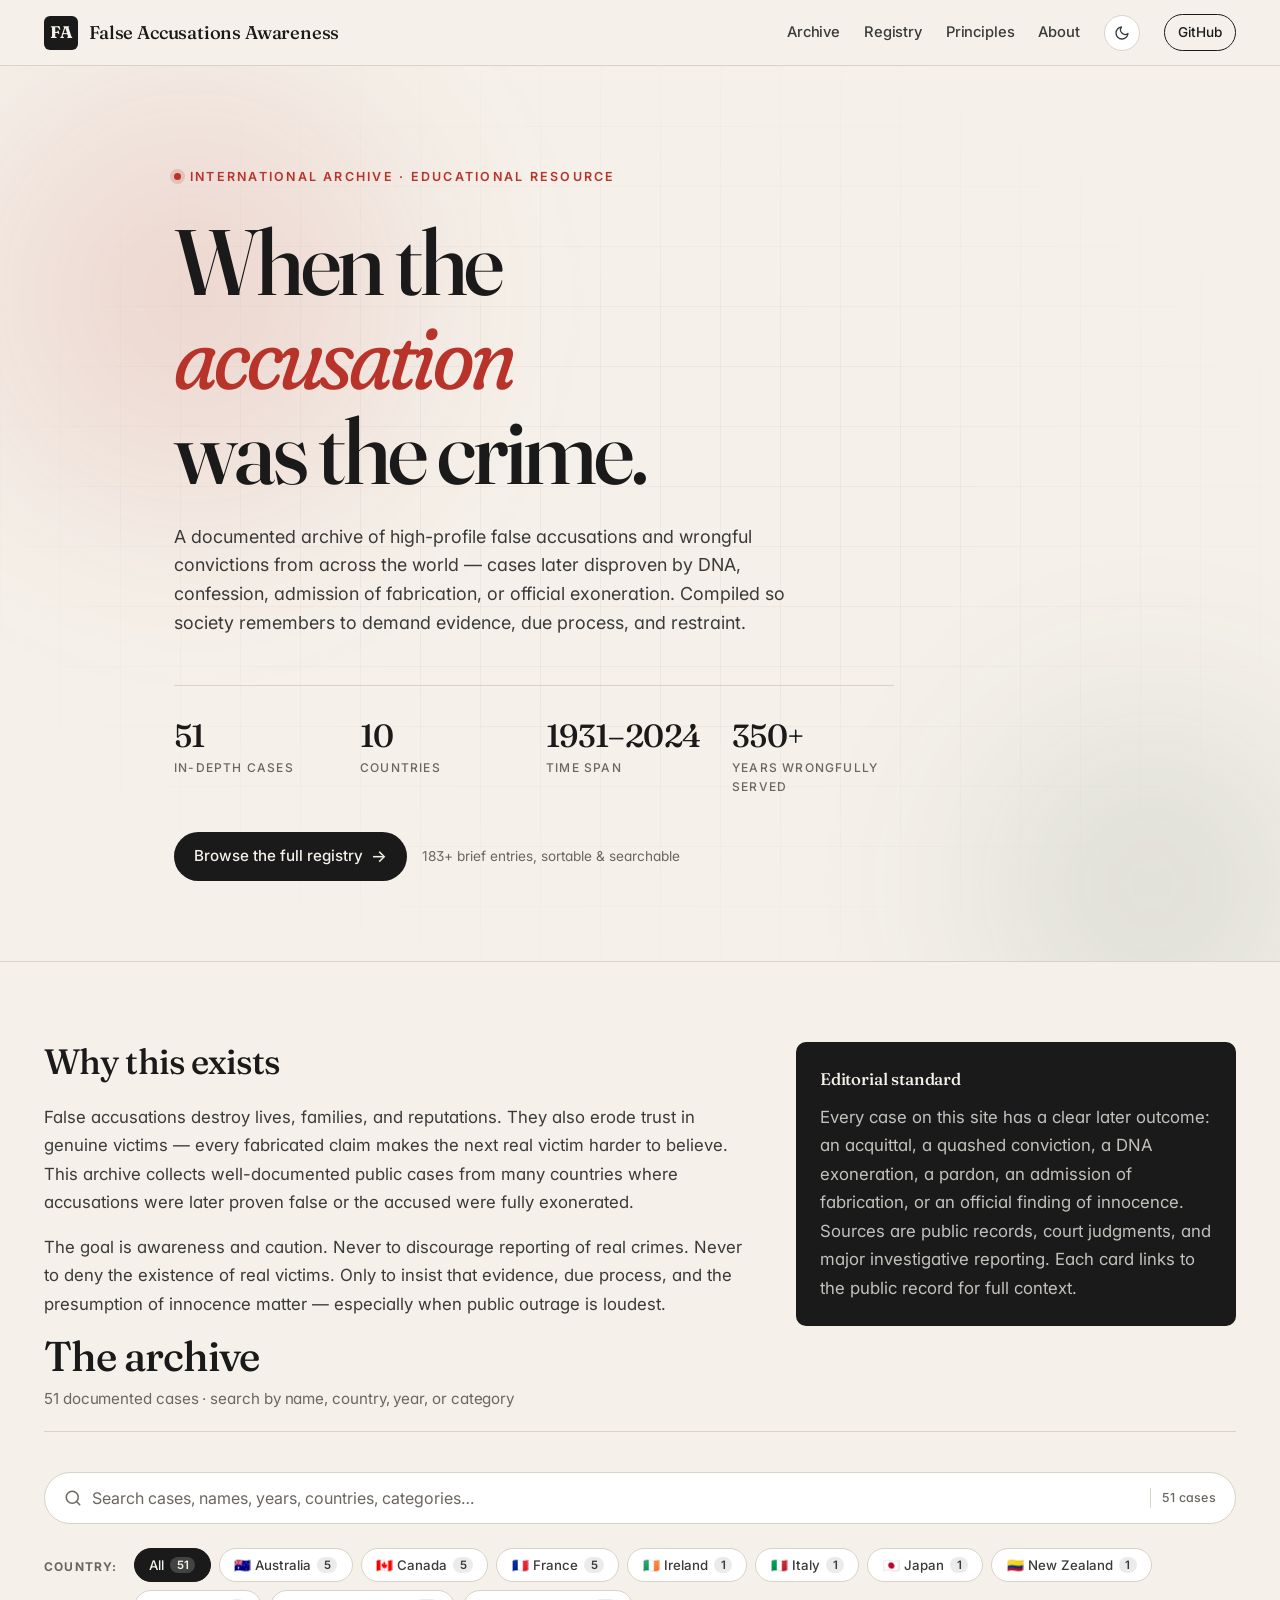
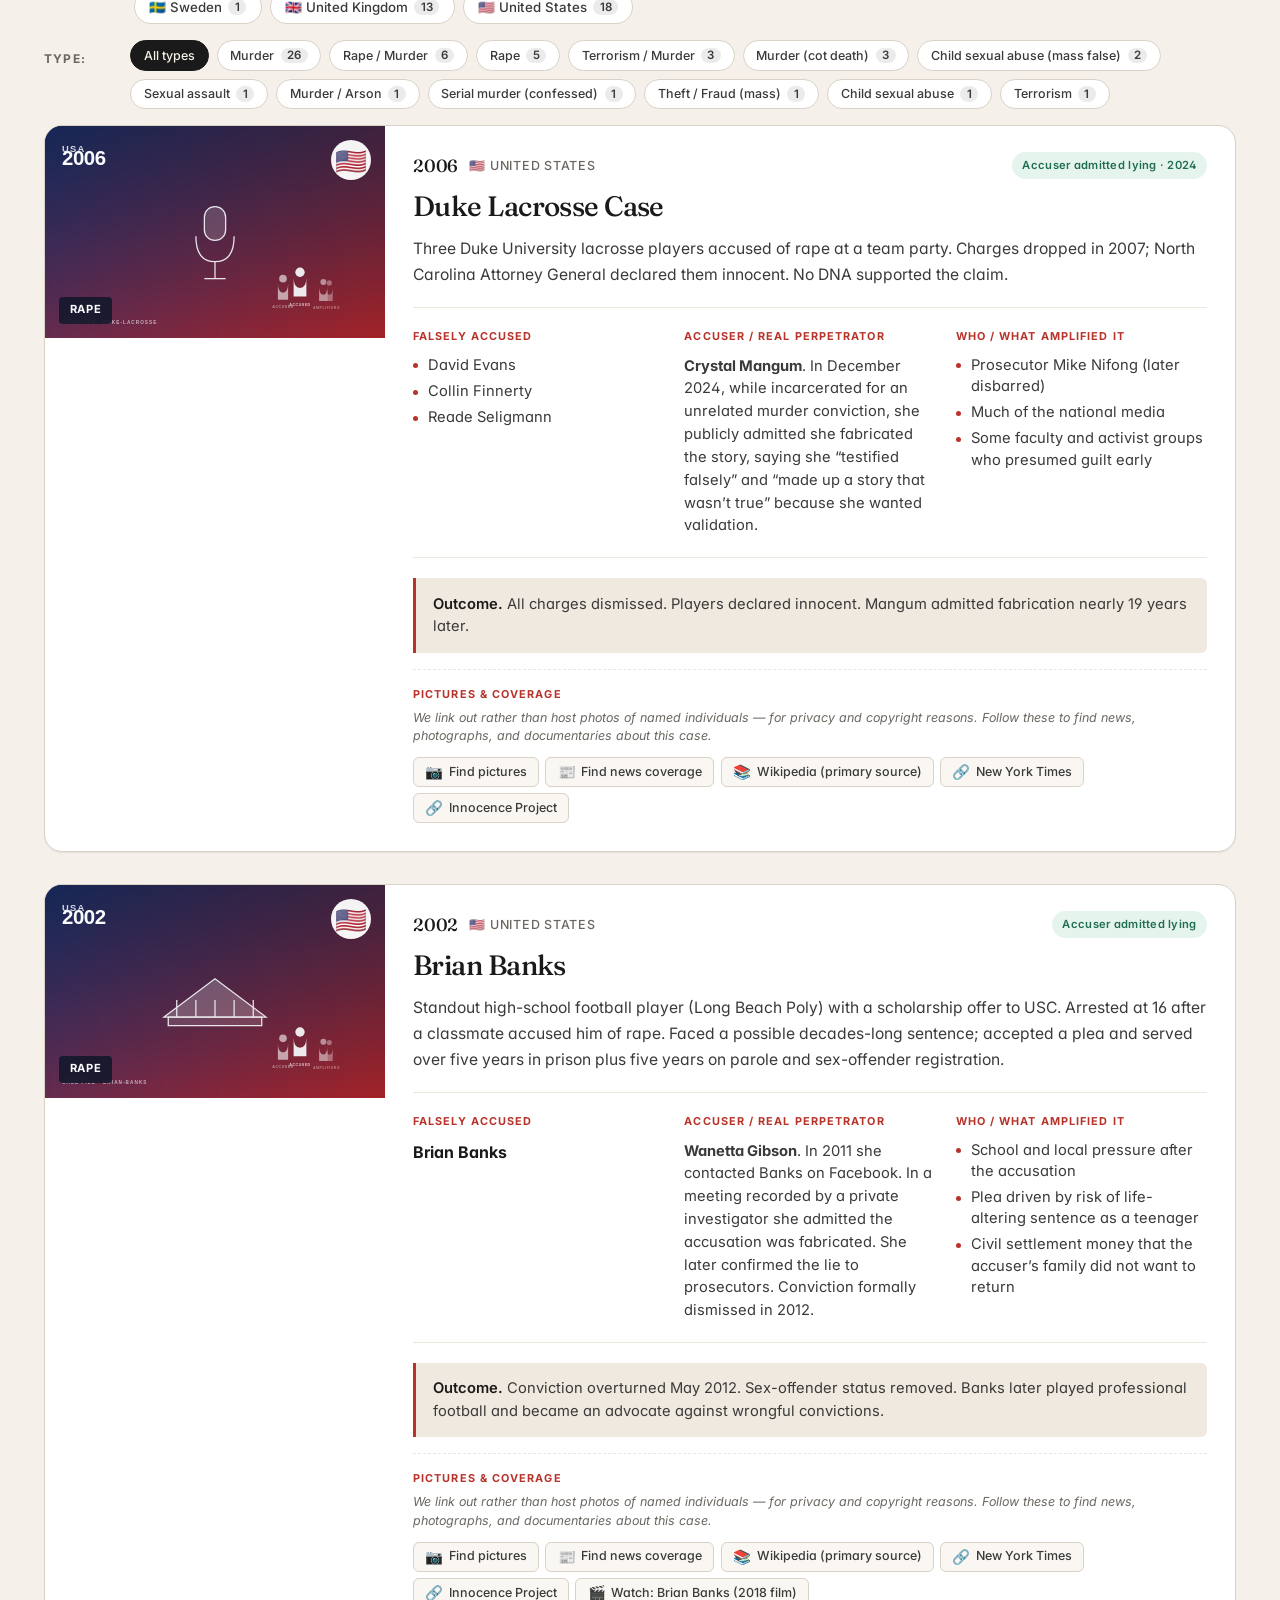
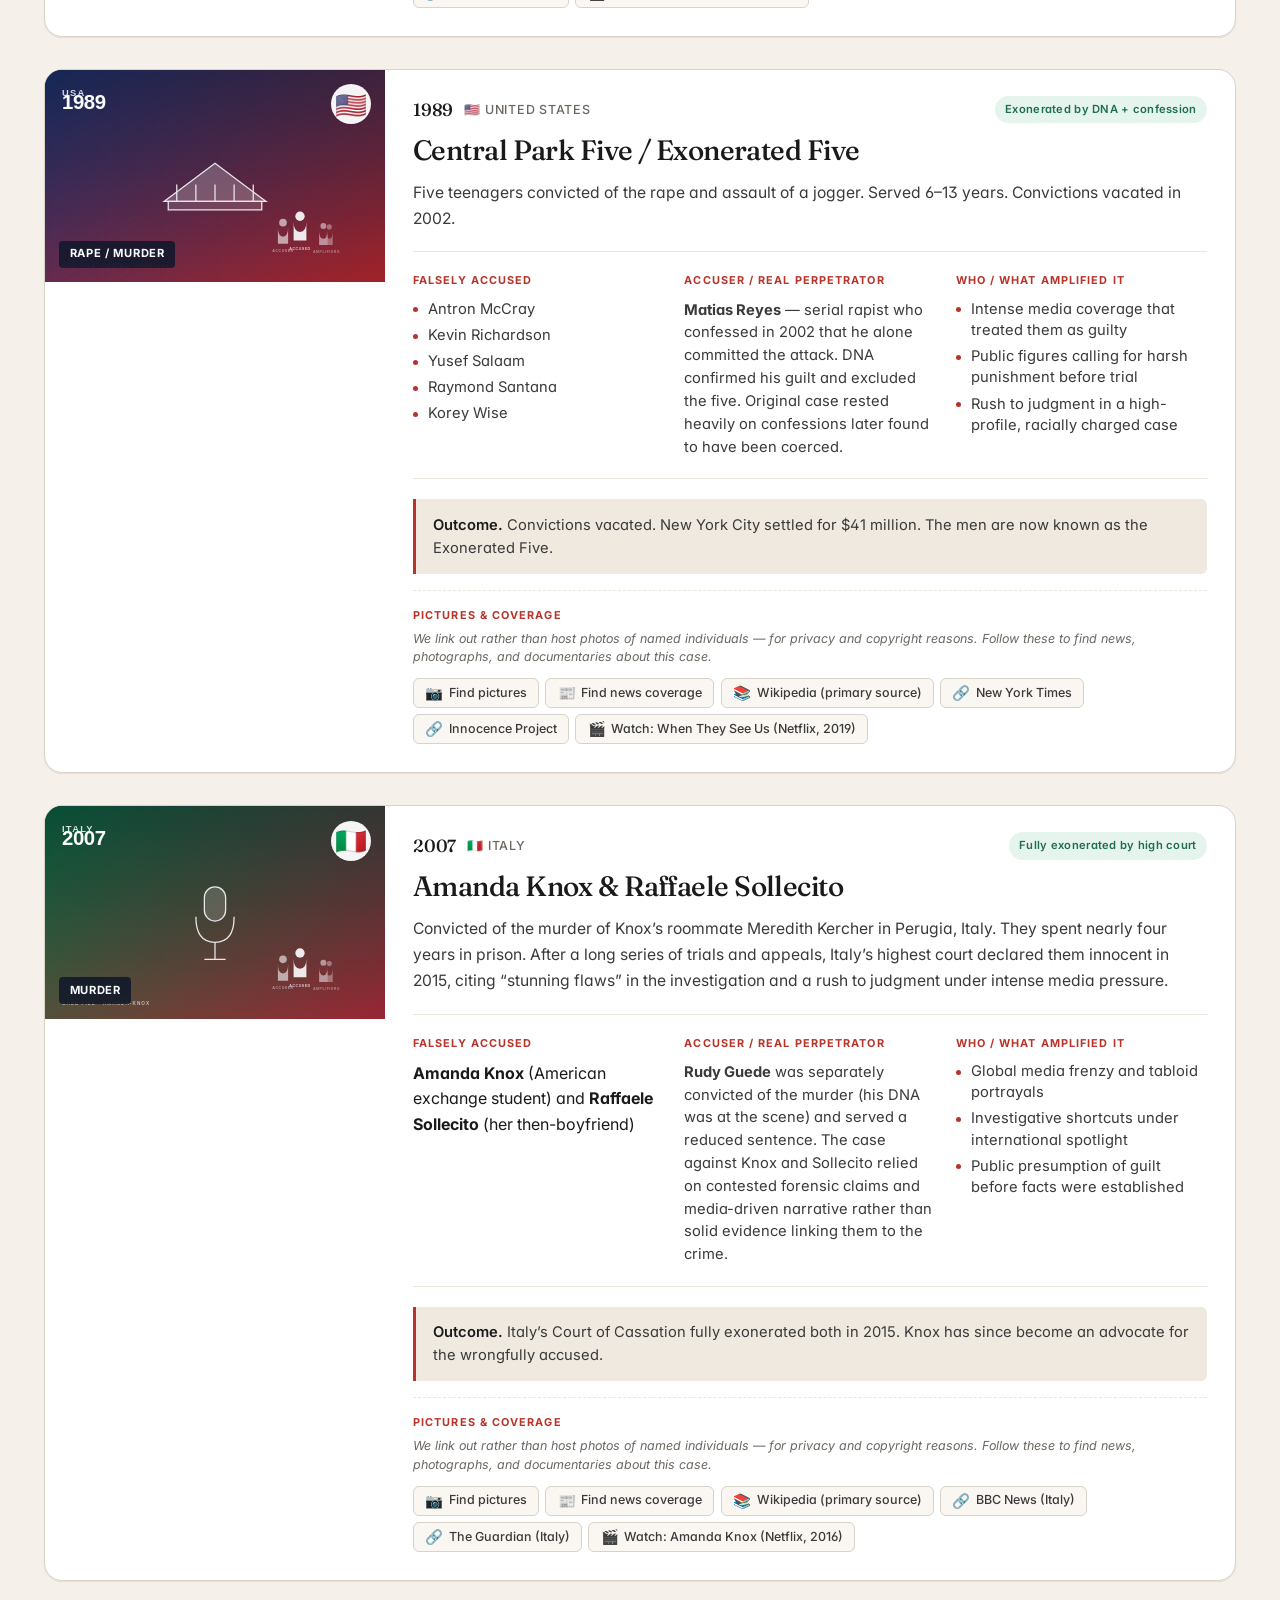
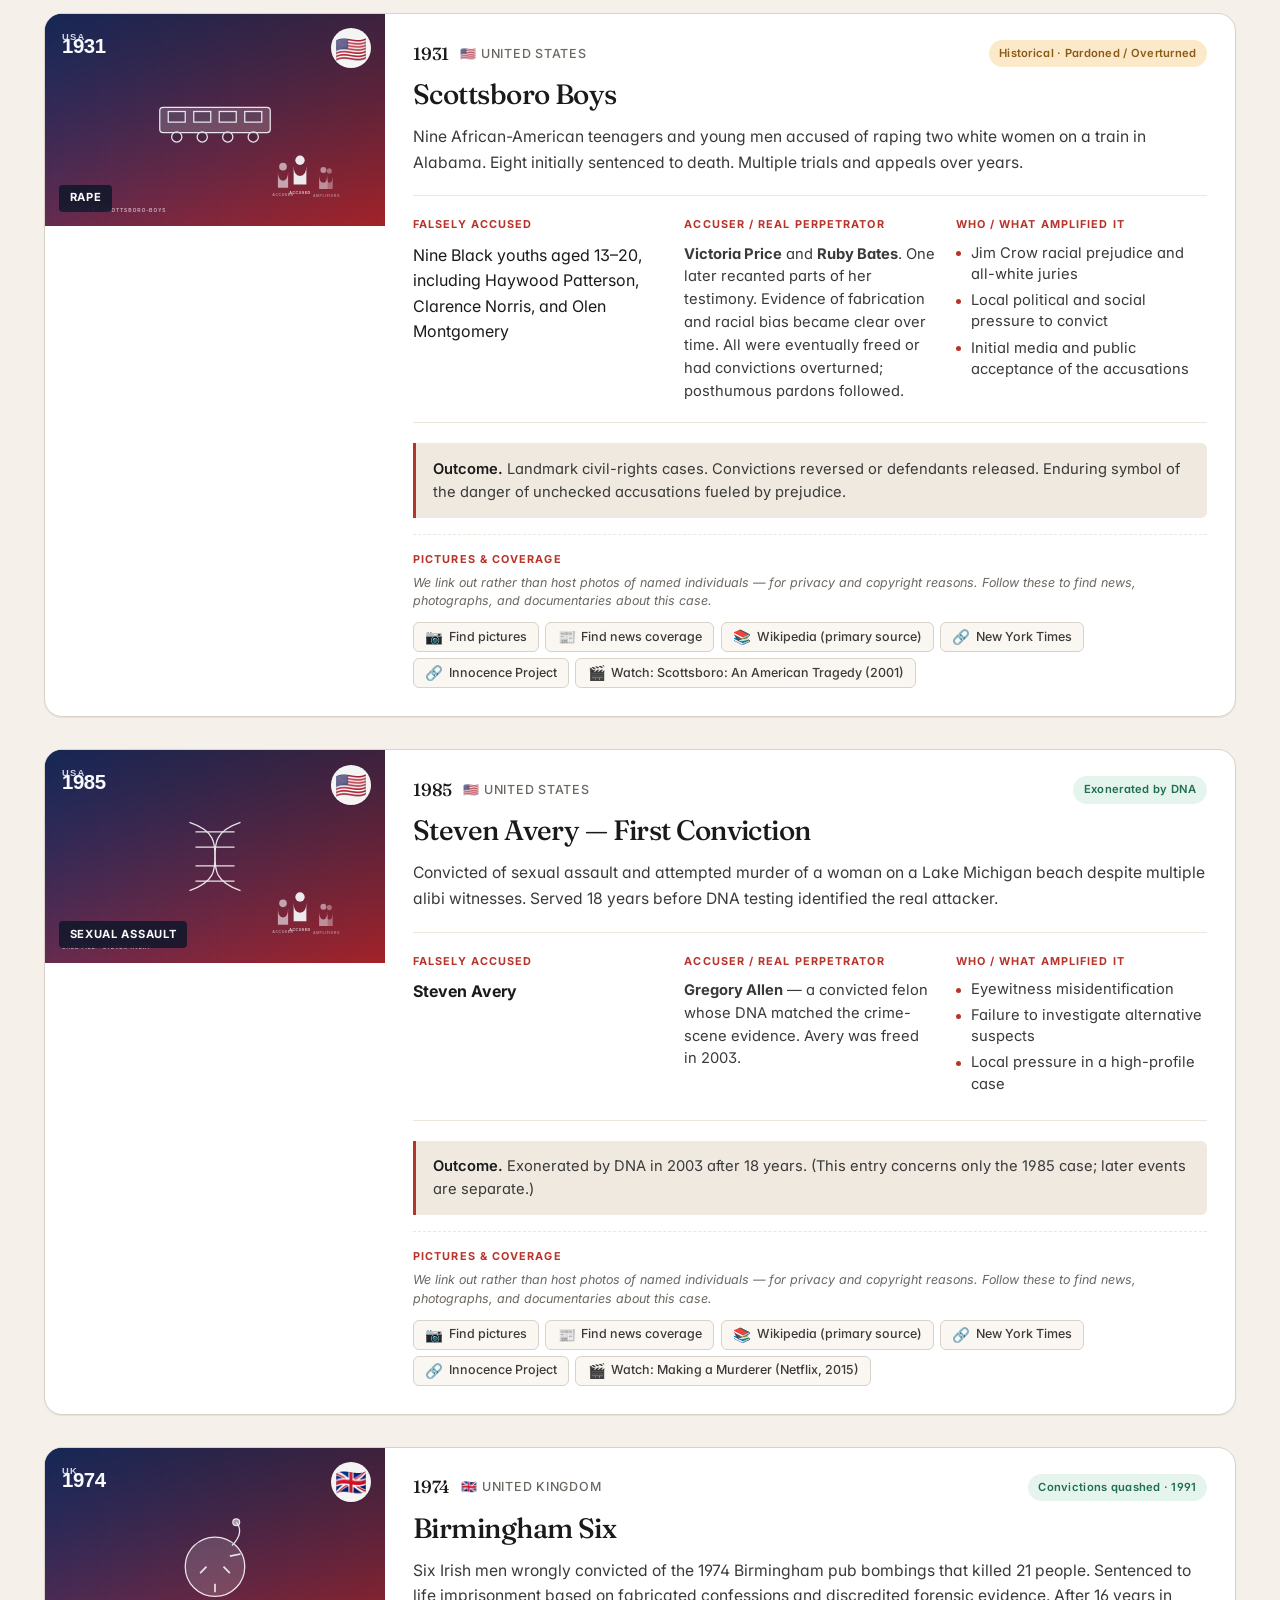
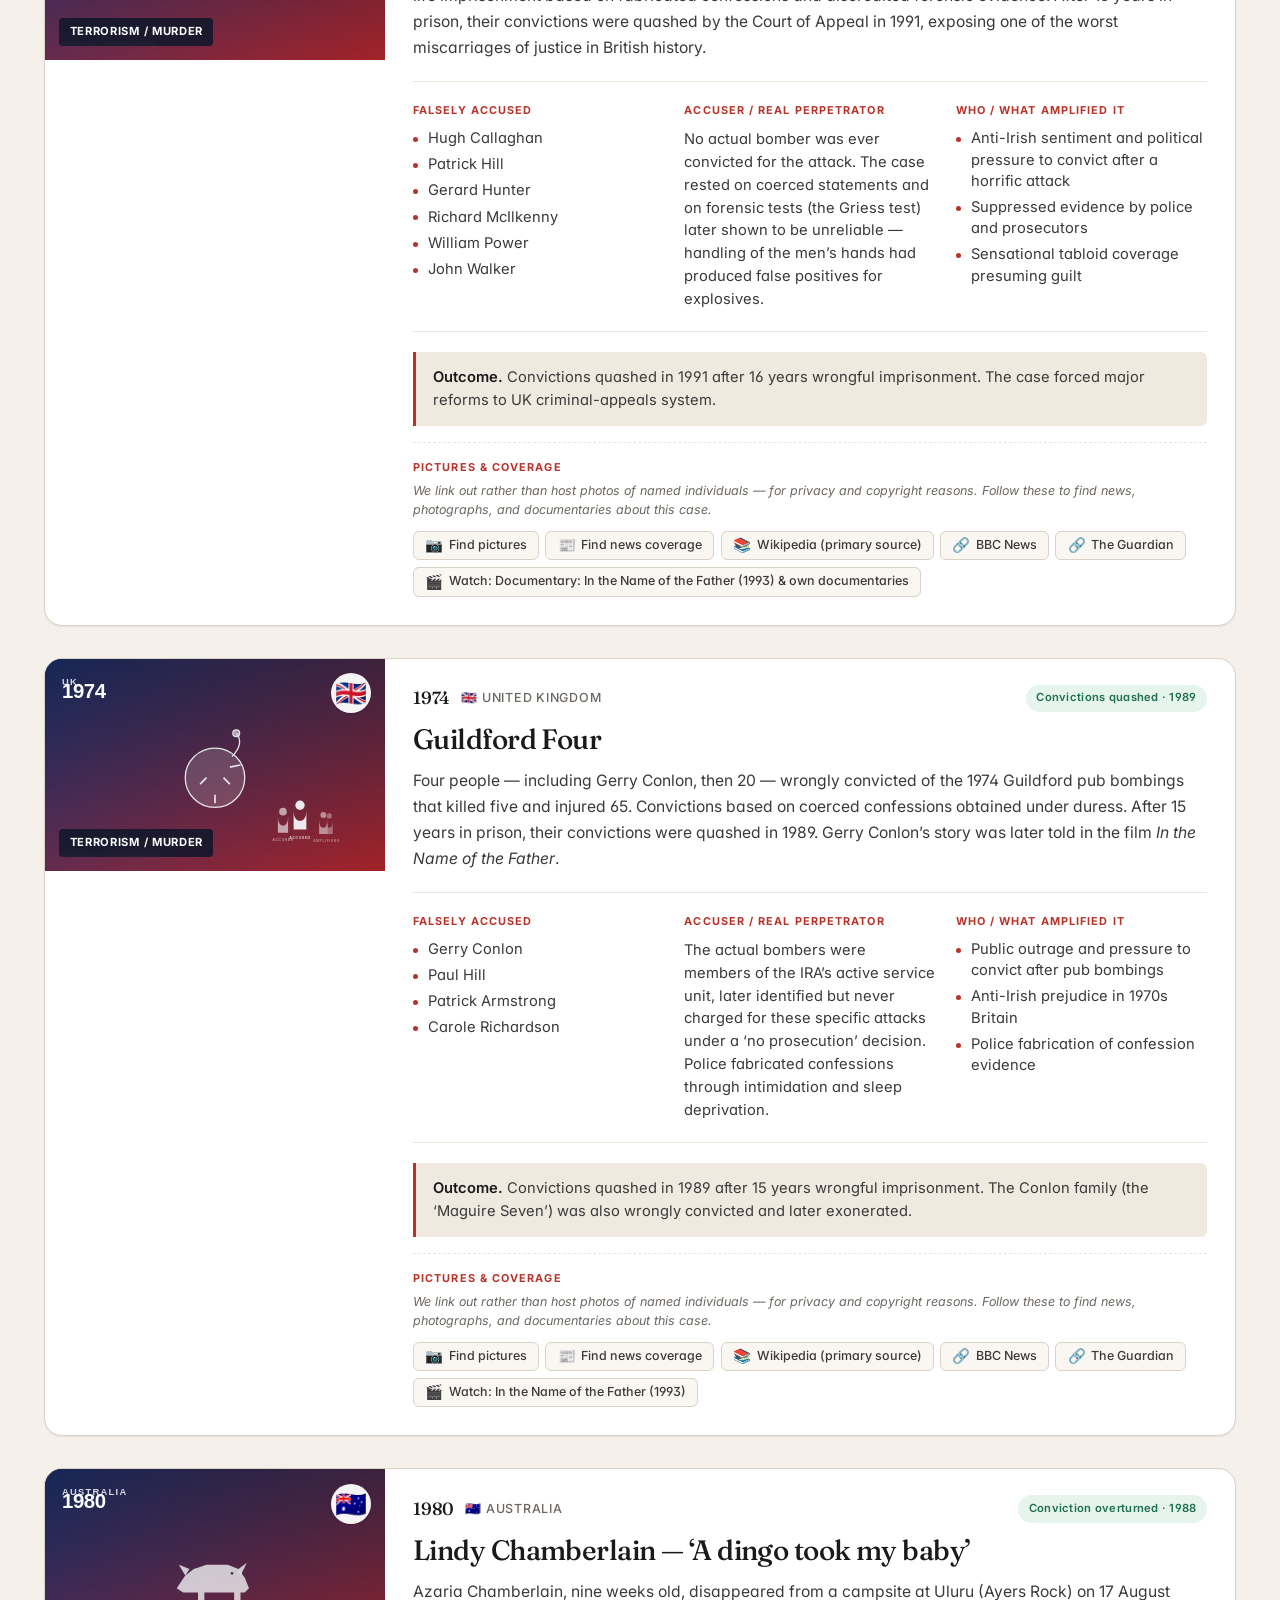
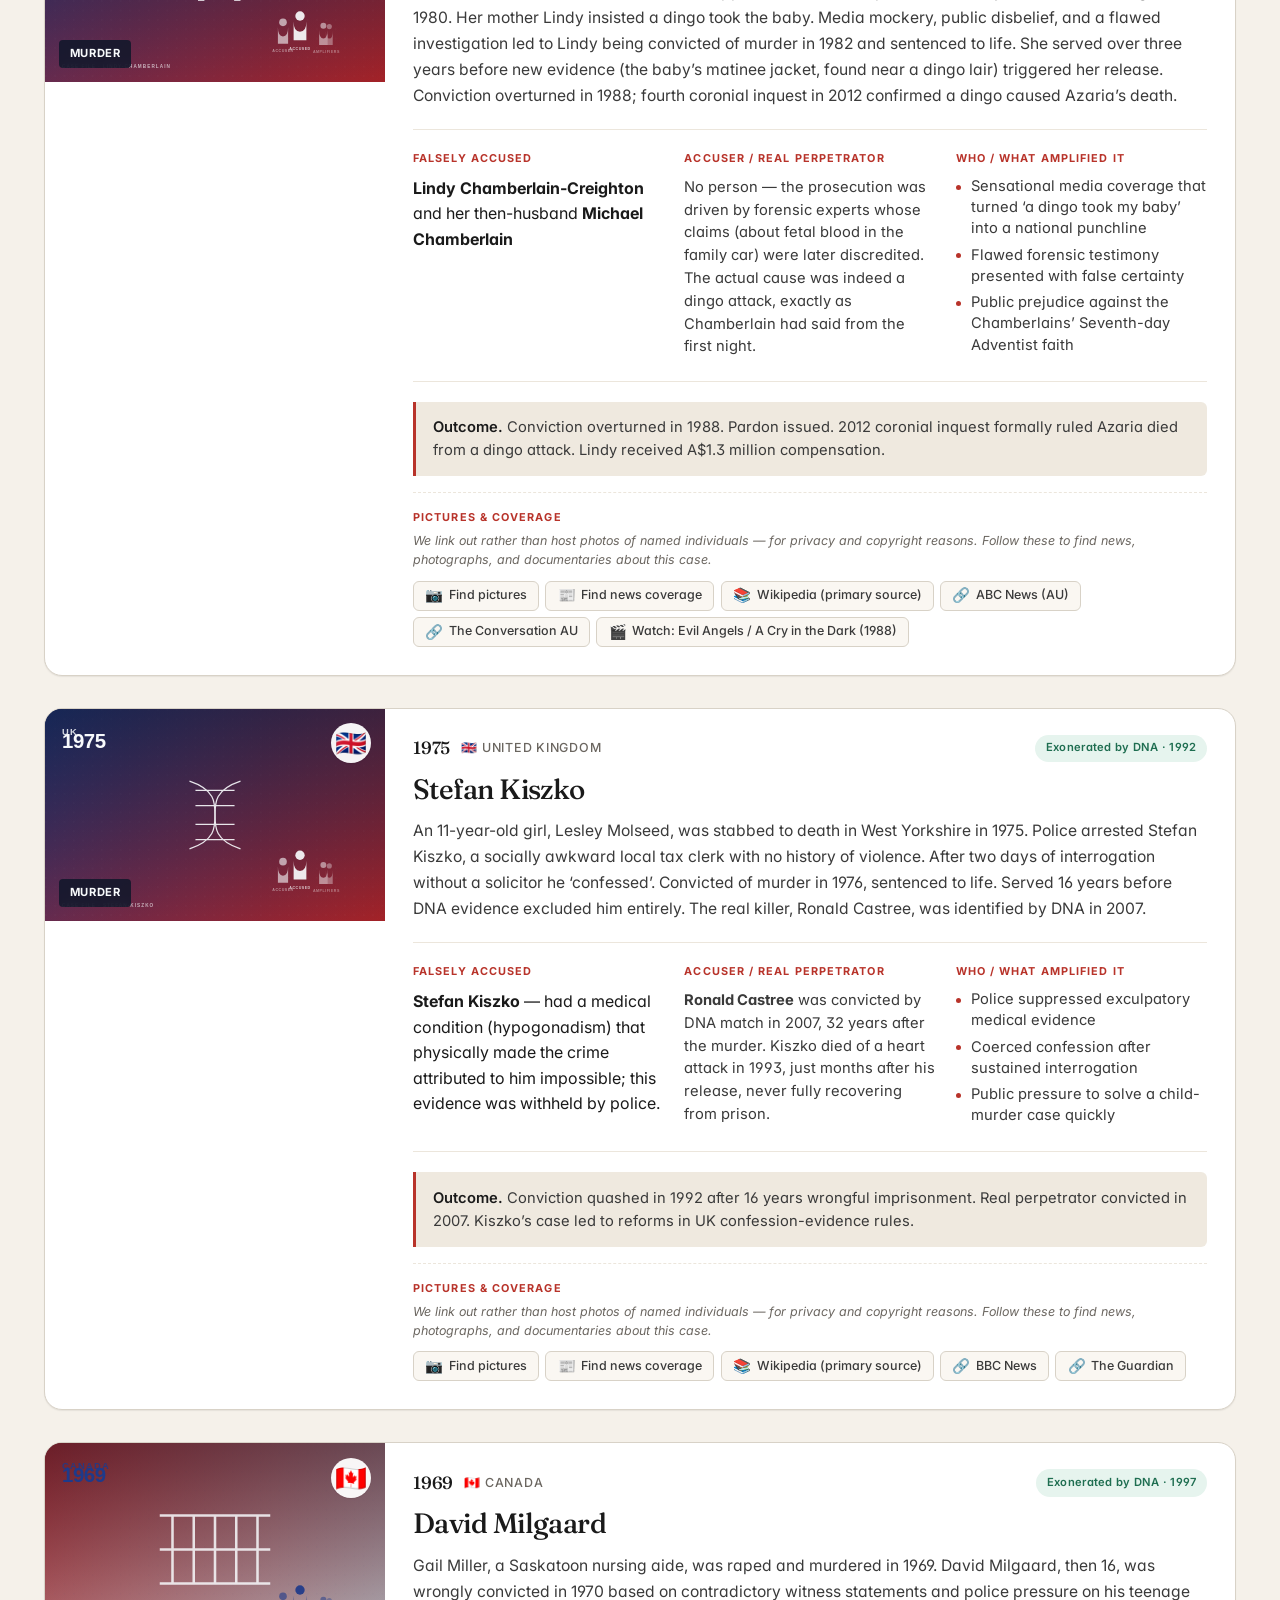
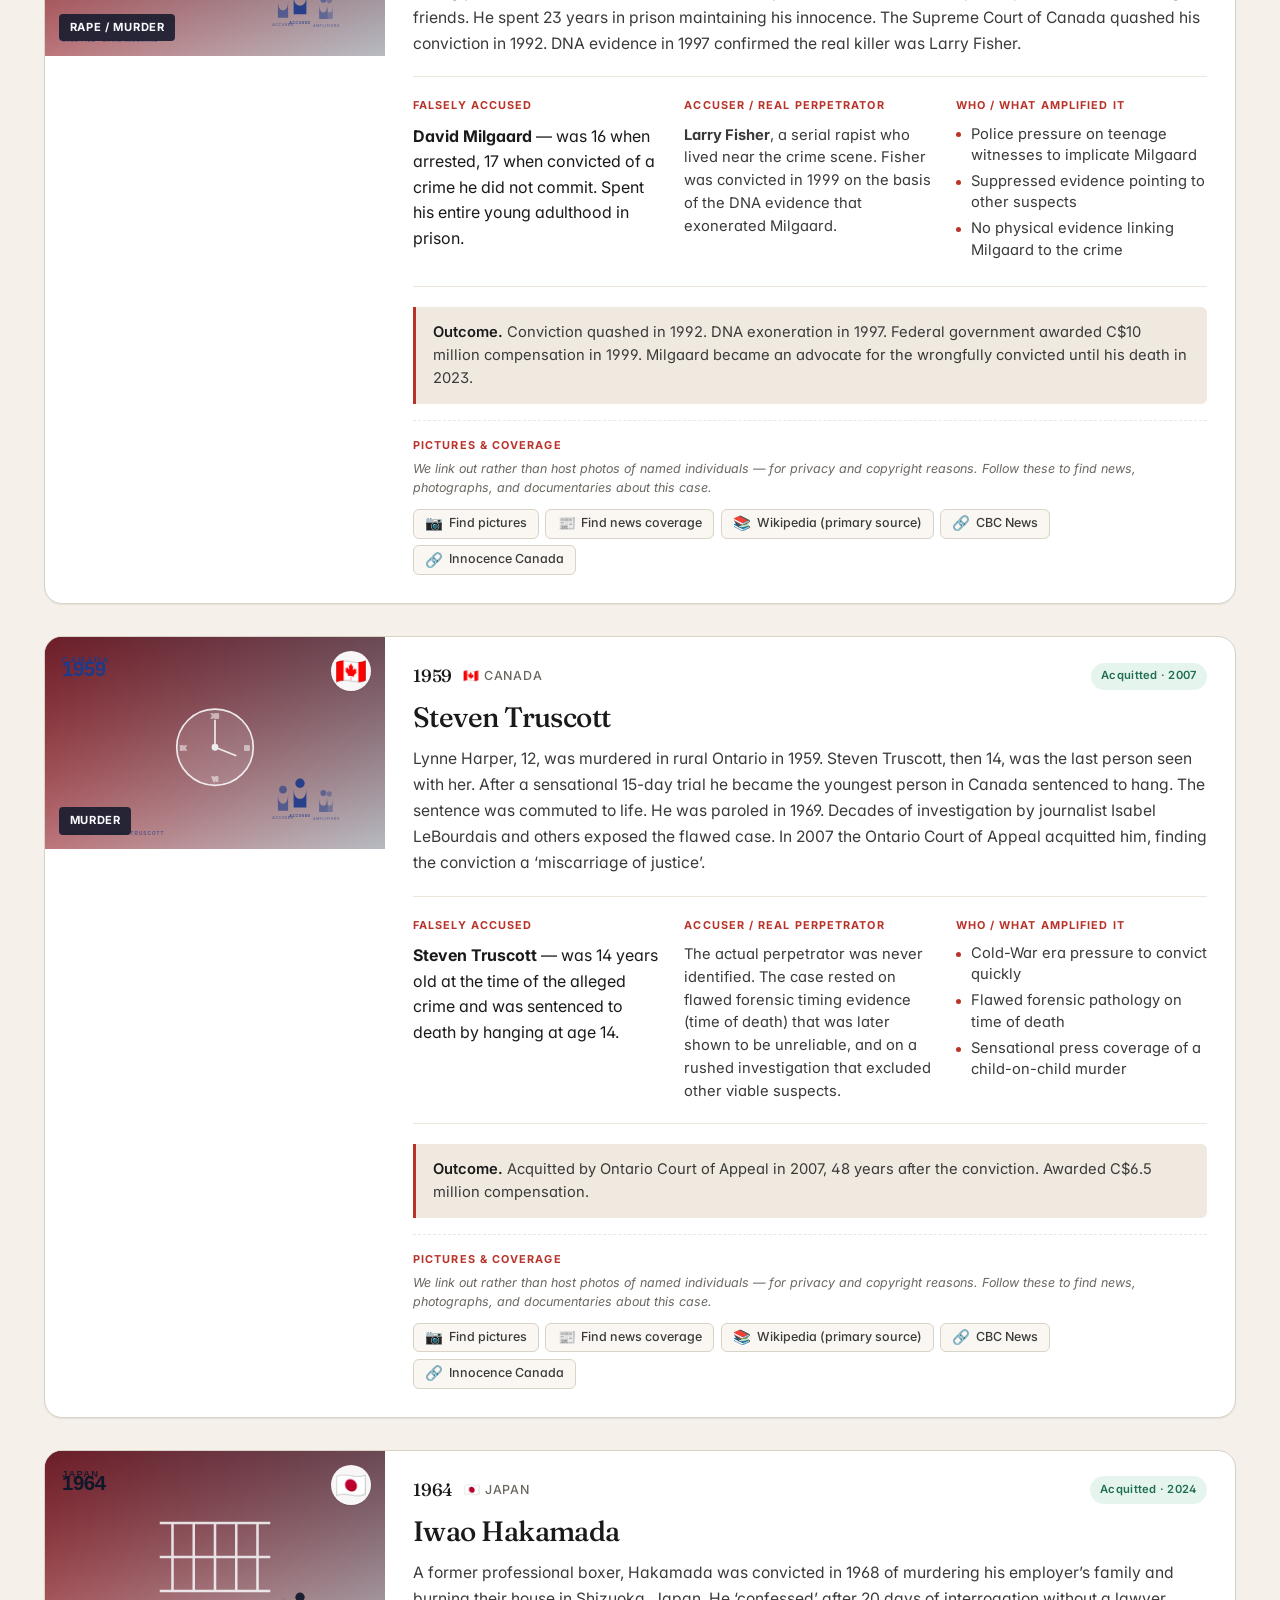
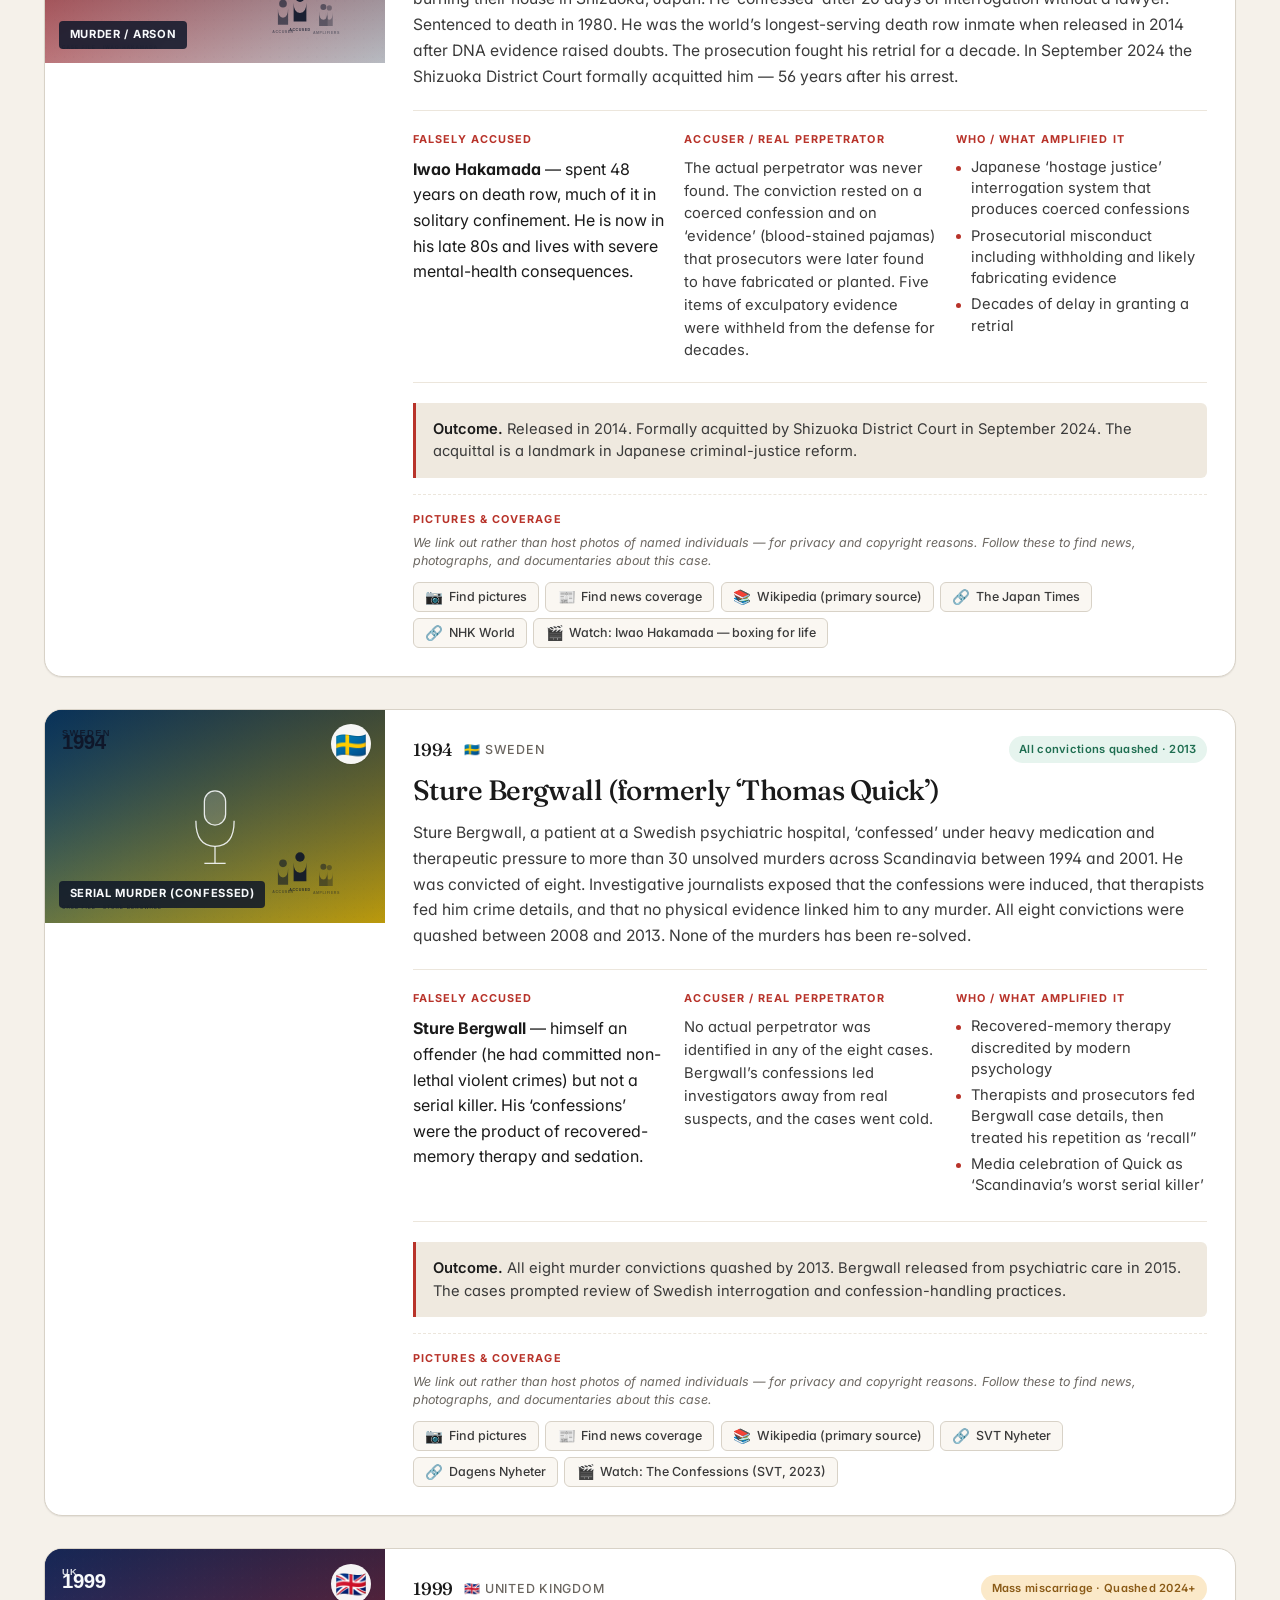
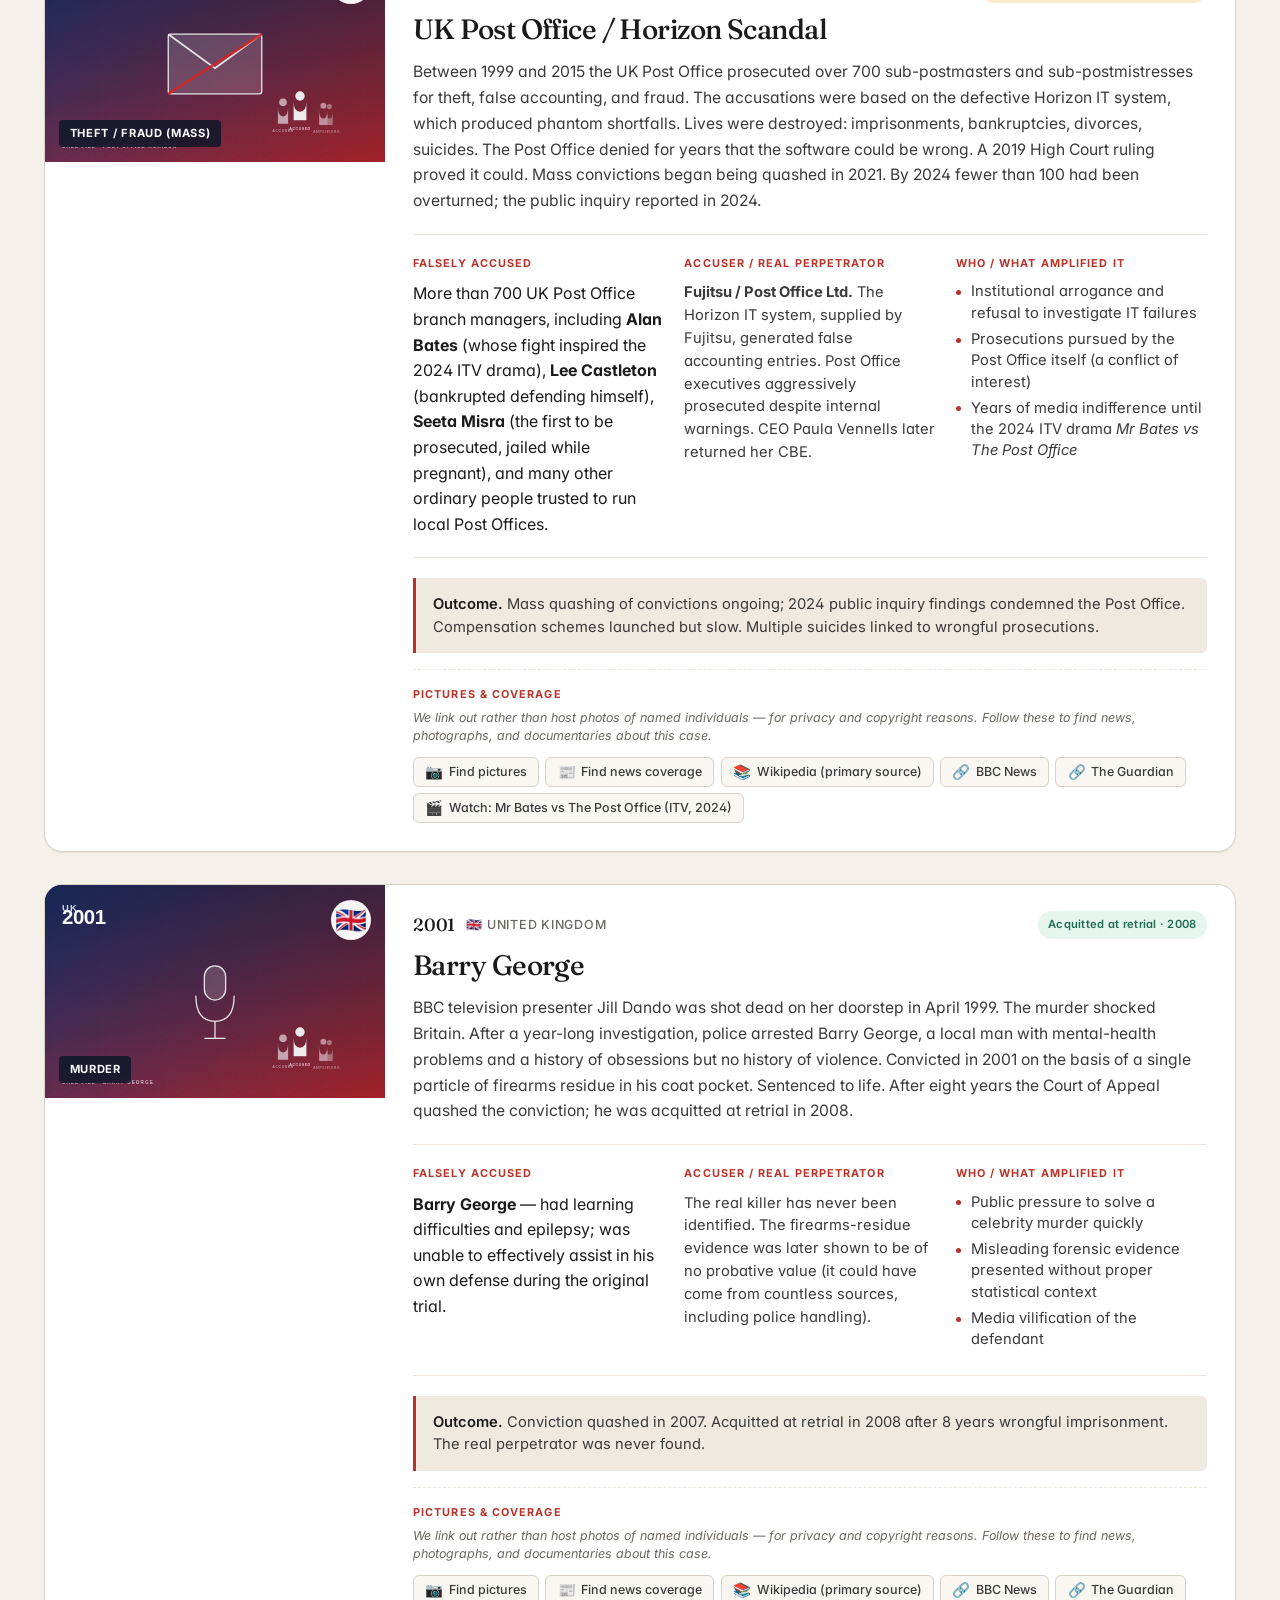
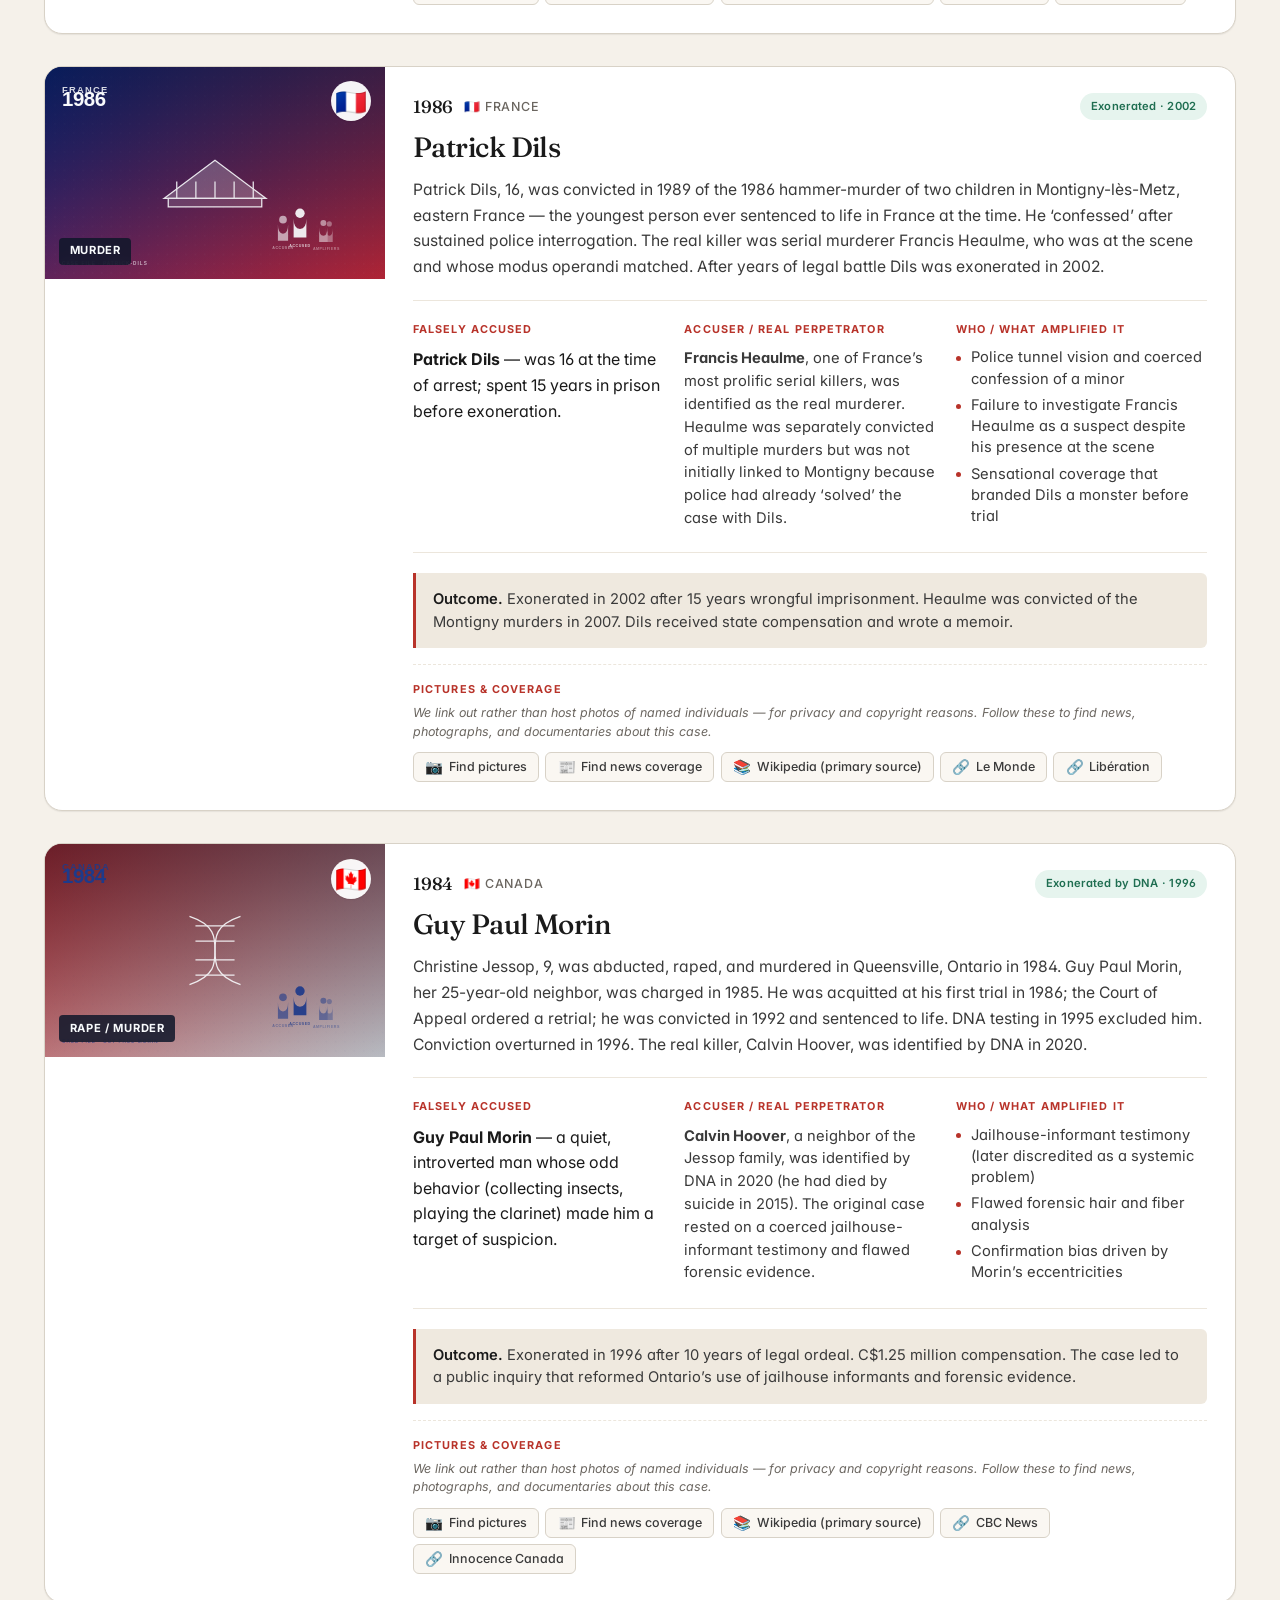
==== commit f3b4421a: "Add NRE-style registry page with 183 brief entries New page: registry.html - Sortable, searchable ta" ====
--- a/index.html
+++ b/index.html
@@ -33,6 +33,7 @@
       </div>
       <nav class="topnav">
         <a href="#archive">Archive</a>
+        <a href="registry.html">Registry</a>
         <a href="#principles">Principles</a>
         <a href="#about">About</a>
         <button id="theme-toggle" class="theme-toggle" aria-label="Toggle dark mode" title="Toggle dark mode">
@@ -56,11 +57,18 @@
       <h1>When the<br><em>accusation</em><br>was the crime.</h1>
       <p class="tagline">A documented archive of high-profile false accusations and wrongful convictions from across the world &mdash; cases later disproven by DNA, confession, admission of fabrication, or official exoneration. Compiled so society remembers to demand evidence, due process, and restraint.</p>
       <div class="hero-stats">
-        <div class="hstat"><span class="num">51</span><span class="label">Cases</span></div>
+        <div class="hstat"><span class="num">51</span><span class="label">In-depth cases</span></div>
         <div class="hstat"><span class="num">10</span><span class="label">Countries</span></div>
         <div class="hstat"><span class="num">1931&ndash;2024</span><span class="label">Time span</span></div>
         <div class="hstat"><span class="num">350+</span><span class="label">Years wrongfully served</span></div>
       </div>
+      <p style="margin-top:2.25rem;font-size:0.95rem;">
+        <a href="registry.html" style="display:inline-flex;align-items:center;gap:0.5rem;padding:0.7rem 1.25rem;background:var(--ink);color:var(--bg);border-radius:999px;text-decoration:none;font-weight:500;transition:background 0.15s;">
+          Browse the full registry
+          <span style="font-size:1.1em;">&rarr;</span>
+        </a>
+        <span style="display:inline-block;margin-left:0.7rem;color:var(--muted);font-size:0.85rem;">183+ brief entries, sortable &amp; searchable</span>
+      </p>
     </div>
   </header>
 
